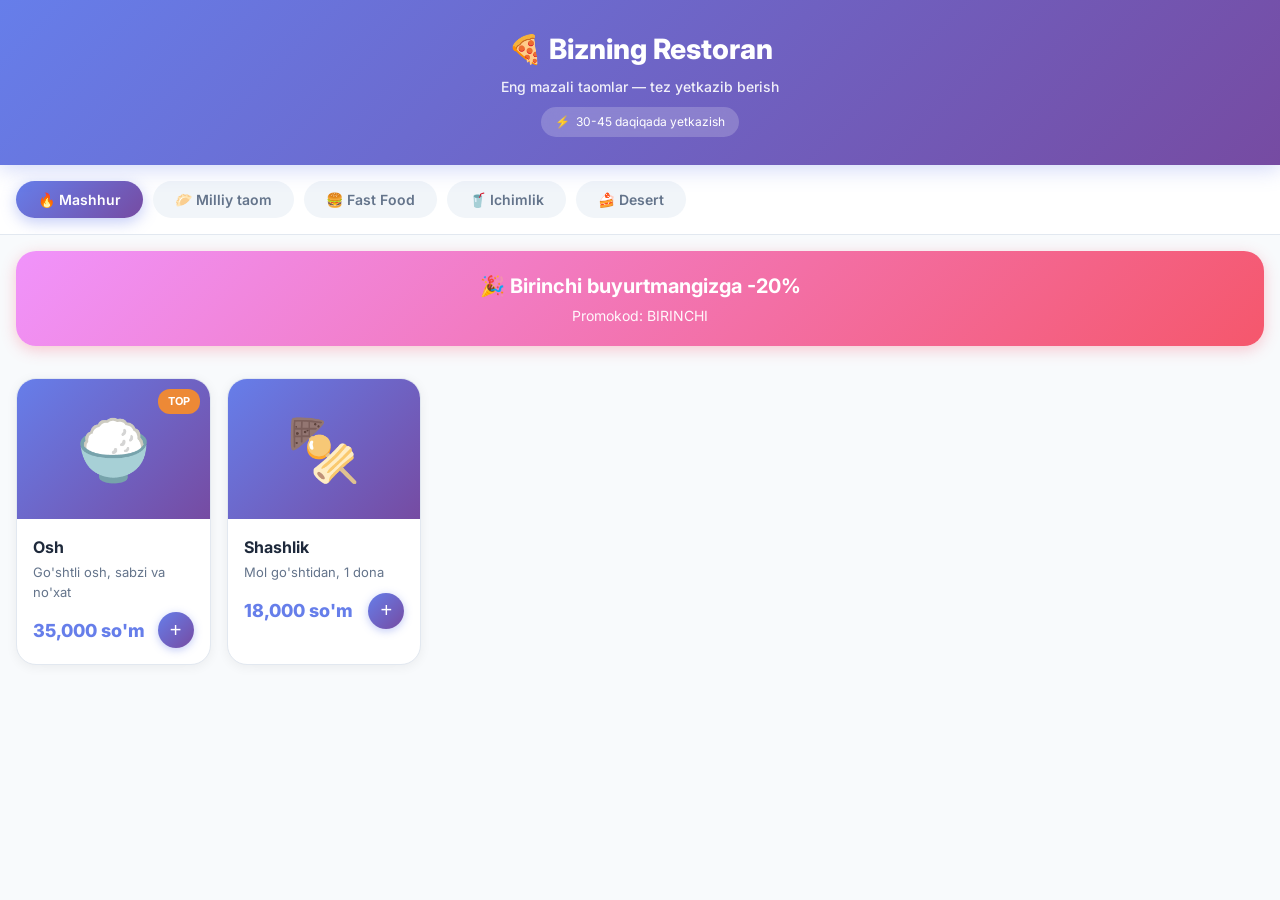
==== index.html @ 9abb94da "Add files via upload" ====
<!DOCTYPE html>
<html lang="uz">
<head>
    <meta charset="UTF-8">
    <meta name="viewport" content="width=device-width, initial-scale=1.0, user-scalable=no">
    <title>🍕 Bizning Restoran</title>
    <script src="https://telegram.org/js/telegram-web-app.js"></script>
    <link href="https://fonts.googleapis.com/css2?family=Inter:wght@400;500;600;700;800&display=swap" rel="stylesheet">
    <style>
        :root {
            --primary: #667eea;
            --primary-dark: #5a67d8;
            --secondary: #764ba2;
            --success: #48bb78;
            --danger: #f56565;
            --warning: #ed8936;
            --bg: var(--tg-theme-bg-color, #f8fafc);
            --surface: var(--tg-theme-secondary-bg-color, #ffffff);
            --text: var(--tg-theme-text-color, #1e293b);
            --text-secondary: #64748b;
            --border: #e2e8f0;
        }
        * { margin: 0; padding: 0; box-sizing: border-box; }
        body {
            font-family: 'Inter', -apple-system, sans-serif;
            background: var(--bg);
            color: var(--text);
            padding-bottom: 100px;
            line-height: 1.5;
        }

        /* Header */
        .header {
            background: linear-gradient(135deg, var(--primary) 0%, var(--secondary) 100%);
            color: white;
            padding: 28px 20px;
            text-align: center;
            position: sticky;
            top: 0;
            z-index: 100;
            box-shadow: 0 4px 20px rgba(102,126,234,0.3);
        }
        .header h1 { font-size: 28px; font-weight: 800; margin-bottom: 6px; }
        .header p { opacity: 0.9; font-size: 14px; font-weight: 500; }
        .header-badge {
            display: inline-flex;
            align-items: center;
            gap: 6px;
            background: rgba(255,255,255,0.2);
            padding: 6px 14px;
            border-radius: 20px;
            font-size: 12px;
            margin-top: 10px;
            backdrop-filter: blur(10px);
        }

        /* Categories */
        .categories {
            display: flex;
            gap: 10px;
            padding: 16px;
            overflow-x: auto;
            background: var(--surface);
            position: sticky;
            top: 90px;
            z-index: 99;
            border-bottom: 1px solid var(--border);
            scrollbar-width: none;
        }
        .categories::-webkit-scrollbar { display: none; }
        .category-btn {
            padding: 10px 22px;
            border: none;
            border-radius: 25px;
            background: #f1f5f9;
            color: var(--text-secondary);
            font-size: 14px;
            cursor: pointer;
            white-space: nowrap;
            transition: all 0.3s cubic-bezier(0.4, 0, 0.2, 1);
            font-weight: 600;
            font-family: inherit;
        }
        .category-btn:hover { transform: translateY(-2px); }
        .category-btn.active {
            background: linear-gradient(135deg, var(--primary), var(--secondary));
            color: white;
            box-shadow: 0 4px 15px rgba(102,126,234,0.4);
        }

        /* Promo Banner */
        .promo-banner {
            margin: 16px;
            padding: 20px;
            background: linear-gradient(135deg, #f093fb 0%, #f5576c 100%);
            border-radius: 20px;
            color: white;
            text-align: center;
            box-shadow: 0 4px 15px rgba(245,87,108,0.3);
        }
        .promo-banner h3 { font-size: 20px; font-weight: 700; margin-bottom: 4px; }
        .promo-banner p { font-size: 14px; opacity: 0.95; }

        /* Menu Grid */
        .menu-grid {
            display: grid;
            grid-template-columns: repeat(auto-fill, minmax(170px, 1fr));
            gap: 16px;
            padding: 16px;
        }
        .food-card {
            background: var(--surface);
            border-radius: 20px;
            overflow: hidden;
            box-shadow: 0 2px 12px rgba(0,0,0,0.06);
            transition: all 0.3s cubic-bezier(0.4, 0, 0.2, 1);
            border: 1px solid var(--border);
        }
        .food-card:hover { transform: translateY(-4px); box-shadow: 0 8px 25px rgba(0,0,0,0.12); }
        .food-card:active { transform: scale(0.97); }
        .food-img {
            width: 100%;
            height: 140px;
            background: linear-gradient(135deg, var(--primary) 0%, var(--secondary) 100%);
            display: flex;
            align-items: center;
            justify-content: center;
            font-size: 60px;
            position: relative;
        }
        .food-badge {
            position: absolute;
            top: 10px;
            right: 10px;
            background: var(--warning);
            color: white;
            padding: 4px 10px;
            border-radius: 12px;
            font-size: 11px;
            font-weight: 700;
        }
        .food-info { padding: 16px; }
        .food-name { font-weight: 700; font-size: 16px; margin-bottom: 4px; }
        .food-desc { font-size: 13px; color: var(--text-secondary); margin-bottom: 10px; }
        .food-footer {
            display: flex;
            justify-content: space-between;
            align-items: center;
        }
        .food-price { font-size: 18px; font-weight: 800; color: var(--primary); }
        .add-btn {
            width: 36px;
            height: 36px;
            border: none;
            border-radius: 50%;
            background: linear-gradient(135deg, var(--primary), var(--secondary));
            color: white;
            font-size: 20px;
            cursor: pointer;
            display: flex;
            align-items: center;
            justify-content: center;
            transition: transform 0.2s;
            box-shadow: 0 2px 8px rgba(102,126,234,0.4);
        }
        .add-btn:active { transform: scale(0.9); }

        /* Cart Bar */
        .cart-bar {
            position: fixed;
            bottom: 0;
            left: 0;
            right: 0;
            background: var(--surface);
            padding: 16px 20px;
            box-shadow: 0 -4px 24px rgba(0,0,0,0.1);
            display: none;
            justify-content: space-between;
            align-items: center;
            z-index: 1000;
            border-top: 1px solid var(--border);
            animation: slideUp 0.3s ease;
        }
        @keyframes slideUp {
            from { transform: translateY(100%); }
            to { transform: translateY(0); }
        }
        .cart-info { display: flex; align-items: center; gap: 8px; }
        .cart-badge {
            background: var(--danger);
            color: white;
            width: 24px;
            height: 24px;
            border-radius: 50%;
            display: flex;
            align-items: center;
            justify-content: center;
            font-size: 12px;
            font-weight: 700;
        }
        .cart-total { font-size: 18px; font-weight: 800; color: var(--primary); }
        .checkout-btn {
            padding: 12px 28px;
            background: linear-gradient(135deg, var(--success), #38a169);
            color: white;
            border: none;
            border-radius: 14px;
            font-size: 16px;
            font-weight: 700;
            cursor: pointer;
            transition: all 0.2s;
            box-shadow: 0 4px 12px rgba(72,187,120,0.3);
        }
        .checkout-btn:active { transform: scale(0.95); }

        /* Modal */
        .modal-overlay {
            display: none;
            position: fixed;
            top: 0; left: 0; right: 0; bottom: 0;
            background: rgba(0,0,0,0.5);
            z-index: 2000;
            align-items: flex-end;
            justify-content: center;
            backdrop-filter: blur(4px);
        }
        .modal-overlay.active { display: flex; }
        .modal-sheet {
            background: var(--surface);
            border-radius: 24px 24px 0 0;
            padding: 24px;
            width: 100%;
            max-height: 85vh;
            overflow-y: auto;
            animation: sheetUp 0.3s cubic-bezier(0.4, 0, 0.2, 1);
        }
        @keyframes sheetUp {
            from { transform: translateY(100%); }
            to { transform: translateY(0); }
        }
        .modal-header {
            display: flex;
            justify-content: space-between;
            align-items: center;
            margin-bottom: 20px;
        }
        .modal-title { font-size: 22px; font-weight: 800; }
        .modal-close {
            width: 36px; height: 36px;
            border-radius: 50%;
            border: none;
            background: #f1f5f9;
            font-size: 20px;
            cursor: pointer;
        }

        /* Form */
        .form-group { margin-bottom: 18px; }
        .form-group label {
            display: block;
            margin-bottom: 6px;
            font-weight: 600;
            font-size: 14px;
            color: var(--text-secondary);
        }
        .form-group input, .form-group textarea, .form-group select {
            width: 100%;
            padding: 14px 16px;
            border: 2px solid var(--border);
            border-radius: 14px;
            font-size: 16px;
            background: var(--bg);
            color: var(--text);
            font-family: inherit;
            transition: border-color 0.2s;
        }
        .form-group input:focus, .form-group textarea:focus, .form-group select:focus {
            outline: none;
            border-color: var(--primary);
        }

        /* Cart Items */
        .cart-items { margin-bottom: 24px; }
        .cart-item {
            display: flex;
            align-items: center;
            padding: 14px 0;
            border-bottom: 1px solid var(--border);
            gap: 12px;
        }
        .cart-item-emoji { font-size: 32px; }
        .cart-item-info { flex: 1; }
        .cart-item-name { font-weight: 700; font-size: 15px; }
        .cart-item-price { color: var(--text-secondary); font-size: 13px; }
        .qty-controls {
            display: flex;
            align-items: center;
            gap: 10px;
            background: #f1f5f9;
            padding: 4px;
            border-radius: 12px;
        }
        .qty-btn {
            width: 32px; height: 32px;
            border-radius: 10px;
            border: none;
            background: white;
            color: var(--text);
            font-size: 16px;
            cursor: pointer;
            box-shadow: 0 1px 3px rgba(0,0,0,0.1);
        }
        .qty-value { font-weight: 700; min-width: 24px; text-align: center; }
        .cart-item-total { font-weight: 800; color: var(--primary); min-width: 70px; text-align: right; }

        /* Success */
        .success-screen {
            text-align: center;
            padding: 50px 20px;
        }
        .success-icon {
            width: 100px; height: 100px;
            background: linear-gradient(135deg, var(--success), #38a169);
            border-radius: 50%;
            display: flex;
            align-items: center;
            justify-content: center;
            font-size: 50px;
            margin: 0 auto 24px;
            box-shadow: 0 8px 25px rgba(72,187,120,0.3);
            animation: scaleIn 0.5s cubic-bezier(0.4, 0, 0.2, 1);
        }
        @keyframes scaleIn {
            from { transform: scale(0); }
            to { transform: scale(1); }
        }
        .success-title { font-size: 26px; font-weight: 800; margin-bottom: 10px; }
        .success-text { color: var(--text-secondary); font-size: 16px; margin-bottom: 30px; }
        .order-id {
            display: inline-block;
            background: #f1f5f9;
            padding: 10px 24px;
            border-radius: 12px;
            font-weight: 700;
            font-size: 18px;
            color: var(--primary);
        }

        /* Loading */
        .skeleton {
            background: linear-gradient(90deg, #f1f5f9 25%, #e2e8f0 50%, #f1f5f9 75%);
            background-size: 200% 100%;
            animation: shimmer 1.5s infinite;
            border-radius: 12px;
        }
        @keyframes shimmer {
            0% { background-position: 200% 0; }
            100% { background-position: -200% 0; }
        }
    </style>
</head>
<body>
    <div class="header">
        <h1>🍕 Bizning Restoran</h1>
        <p>Eng mazali taomlar — tez yetkazib berish</p>
        <div class="header-badge">
            <span>⚡</span>
            <span>30-45 daqiqada yetkazish</span>
        </div>
    </div>

    <div class="categories" id="categories"></div>

    <div class="promo-banner">
        <h3>🎉 Birinchi buyurtmangizga -20%</h3>
        <p>Promokod: BIRINCHI</p>
    </div>

    <div class="menu-grid" id="menu"></div>

    <div class="cart-bar" id="cartBar">
        <div class="cart-info">
            <div class="cart-badge" id="cartCount">0</div>
            <div>
                <div style="font-size:12px;color:var(--text-secondary);">Jami:</div>
                <div class="cart-total" id="cartTotal">0 so'm</div>
            </div>
        </div>
        <button class="checkout-btn" onclick="openCheckout()">
            Buyurtma berish →
        </button>
    </div>

    <!-- Checkout Modal -->
    <div class="modal-overlay" id="checkoutModal">
        <div class="modal-sheet">
            <div class="modal-header">
                <div class="modal-title">📋 Buyurtma berish</div>
                <button class="modal-close" onclick="closeModal('checkoutModal')">✕</button>
            </div>
            <div class="cart-items" id="cartItems"></div>
            <div class="form-group">
                <label>📞 Telefon raqam</label>
                <input type="tel" id="phone" placeholder="+998 90 123 45 67">
            </div>
            <div class="form-group">
                <label>📍 Yetkazib berish manzili</label>
                <textarea id="address" rows="2" placeholder="Chilonzor 5-kvartal, 12-uy, 45-xonadon"></textarea>
            </div>
            <div class="form-group">
                <label>📝 Izoh (ixtiyoriy)</label>
                <textarea id="comment" rows="1" placeholder="Masalan: 3-qavat, eshik qo'ng'irog'i ishlamaydi"></textarea>
            </div>
            <div class="form-group">
                <label>💳 To'lov usuli</label>
                <select id="payment">
                    <option value="cash">💵 Naqd pul</option>
                    <option value="click">💳 Click</option>
                    <option value="payme">💳 Payme</option>
                    <option value="terminal">🏧 Terminal</option>
                </select>
            </div>
            <button class="checkout-btn" style="width:100%;" onclick="submitOrder()">
                ✅ Buyurtmani tasdiqlash
            </button>
        </div>
    </div>

    <!-- Success Modal -->
    <div class="modal-overlay" id="successModal">
        <div class="modal-sheet" style="text-align:center;">
            <div class="success-screen">
                <div class="success-icon">🎉</div>
                <div class="success-title">Buyurtma qabul qilindi!</div>
                <div class="success-text">Tez orada siz bilan bog'lanamiz</div>
                <div class="order-id" id="orderId">#---</div>
            </div>
        </div>
    </div>

    <script>
        let tg = window.Telegram?.WebApp;
        if (tg) {
            tg.expand();
            tg.ready();
            tg.setHeaderColor('#667eea');
            tg.setBackgroundColor('#f8fafc');
        }

        const menuData = {
            "🔥 Mashhur": [
                { id: 1, name: "Osh", price: 35000, desc: "Go'shtli osh, sabzi va no'xat", emoji: "🍚", badge: "TOP" },
                { id: 2, name: "Shashlik", price: 18000, desc: "Mol go'shtidan, 1 dona", emoji: "🍢", badge: null },
            ],
            "🥟 Milliy taom": [
                { id: 3, name: "Manti", price: 8000, desc: "Go'shtli manti, 1 dona", emoji: "🥟", badge: null },
                { id: 4, name: "Lag'mon", price: 28000, desc: "Qo'y go'shtidan", emoji: "🍜", badge: "YANGI" },
                { id: 5, name: "Somsa", price: 7000, desc: "Go'shtli somsa", emoji: "🥐", badge: null },
            ],
            "🍔 Fast Food": [
                { id: 6, name: "Lavash", price: 28000, desc: "Tovuq go'shtli", emoji: "🌯", badge: null },
                { id: 7, name: "Burger", price: 32000, desc: "Dabl chizburger", emoji: "🍔", badge: "HIT" },
                { id: 8, name: "Hot Dog", price: 22000, desc: "Klassik hot dog", emoji: "🌭", badge: null },
                { id: 9, name: "Pizza", price: 45000, desc: "Pepperoni, 8 parcha", emoji: "🍕", badge: "YANGI" },
            ],
            "🥤 Ichimlik": [
                { id: 10, name: "Coca-Cola", price: 12000, desc: "1 litr", emoji: "🥤", badge: null },
                { id: 11, name: "Choy", price: 5000, desc: "Ko'k choy", emoji: "🍵", badge: null },
                { id: 12, name: "Coffee", price: 15000, desc: "Kapuchino", emoji: "☕", badge: null },
                { id: 13, name: "Smuzi", price: 18000, desc: "Meva smuzi", emoji: "🥤", badge: "YANGI" },
            ],
            "🍰 Desert": [
                { id: 14, name: "Tort", price: 25000, desc: "Shokoladli", emoji: "🍰", badge: null },
                { id: 15, name: "Moroz", price: 10000, desc: "Muzqaymoq", emoji: "🍦", badge: null },
            ]
        };

        let cart = {};
        let currentCategory = "🔥 Mashhur";

        function init() {
            renderCategories();
            renderMenu();
        }

        function renderCategories() {
            document.getElementById('categories').innerHTML = Object.keys(menuData).map(cat => 
                `<button class="category-btn ${cat === currentCategory ? 'active' : ''}" onclick="setCategory('${cat}')">${cat}</button>`
            ).join('');
        }

        function setCategory(cat) {
            currentCategory = cat;
            renderCategories();
            renderMenu();
        }

        function renderMenu() {
            document.getElementById('menu').innerHTML = menuData[currentCategory].map(item => `
                <div class="food-card" onclick="addToCart(${item.id})">
                    <div class="food-img">
                        ${item.badge ? `<span class="food-badge">${item.badge}</span>` : ''}
                        ${item.emoji}
                    </div>
                    <div class="food-info">
                        <div class="food-name">${item.name}</div>
                        <div class="food-desc">${item.desc}</div>
                        <div class="food-footer">
                            <div class="food-price">${item.price.toLocaleString()} so'm</div>
                            <button class="add-btn">+</button>
                        </div>
                    </div>
                </div>
            `).join('');
        }

        function addToCart(id) {
            const item = Object.values(menuData).flat().find(i => i.id === id);
            if (!item) return;
            if (cart[id]) cart[id].qty++;
            else cart[id] = { ...item, qty: 1 };
            updateCart();
            if (tg?.HapticFeedback) tg.HapticFeedback.impactOccurred('light');
        }

        function updateCart() {
            const items = Object.values(cart);
            const count = items.reduce((s, i) => s + i.qty, 0);
            const total = items.reduce((s, i) => s + i.price * i.qty, 0);
            document.getElementById('cartCount').textContent = count;
            document.getElementById('cartTotal').textContent = total.toLocaleString() + " so'm";
            document.getElementById('cartBar').style.display = count > 0 ? 'flex' : 'none';
        }

        function openCheckout() {
            const items = Object.values(cart);
            if (items.length === 0) return;

            document.getElementById('cartItems').innerHTML = items.map(item => `
                <div class="cart-item">
                    <div class="cart-item-emoji">${item.emoji}</div>
                    <div class="cart-item-info">
                        <div class="cart-item-name">${item.name}</div>
                        <div class="cart-item-price">${item.price.toLocaleString()} so'm</div>
                    </div>
                    <div class="qty-controls">
                        <button class="qty-btn" onclick="event.stopPropagation();changeQty(${item.id}, -1)">−</button>
                        <span class="qty-value">${item.qty}</span>
                        <button class="qty-btn" onclick="event.stopPropagation();changeQty(${item.id}, 1)">+</button>
                    </div>
                    <div class="cart-item-total">${(item.price * item.qty).toLocaleString()}</div>
                </div>
            `).join('');
            document.getElementById('checkoutModal').classList.add('active');
            if (tg?.HapticFeedback) tg.HapticFeedback.impactOccurred('medium');
        }

        function changeQty(id, delta) {
            if (!cart[id]) return;
            cart[id].qty += delta;
            if (cart[id].qty <= 0) delete cart[id];
            updateCart();
            openCheckout();
            if (Object.keys(cart).length === 0) closeModal('checkoutModal');
        }

        function closeModal(id) {
            document.getElementById(id).classList.remove('active');
        }

        function submitOrder() {
            const phone = document.getElementById('phone').value.trim();
            const address = document.getElementById('address').value.trim();
            const comment = document.getElementById('comment').value.trim();
            const payment = document.getElementById('payment').value;

            if (!phone || !address) {
                const msg = "Iltimos, telefon va manzilni kiriting!";
                tg?.showAlert ? tg.showAlert(msg) : alert(msg);
                return;
            }

            const items = Object.values(cart);
            const total = items.reduce((s, i) => s + i.price * i.qty, 0);
            const itemsStr = items.map(i => `${i.name} x${i.qty}`).join(', ');
            const orderId = Math.floor(Math.random() * 9000) + 1000;

            const orderData = {
                phone, address, comment, payment, items: itemsStr, total, orderId,
                user_id: tg?.initDataUnsafe?.user?.id || 'guest',
                user_name: tg?.initDataUnsafe?.user?.first_name || 'Mehmon'
            };

            closeModal('checkoutModal');
            document.getElementById('orderId').textContent = '#' + orderId;
            document.getElementById('successModal').classList.add('active');

            if (tg?.sendData) {
                tg.sendData(JSON.stringify(orderData));
                setTimeout(() => tg.close(), 3000);
            }
        }

        document.querySelectorAll('.modal-overlay').forEach(m => {
            m.addEventListener('click', (e) => { if (e.target === m) m.classList.remove('active'); });
        });

        init();
    </script>
</body>
</html>
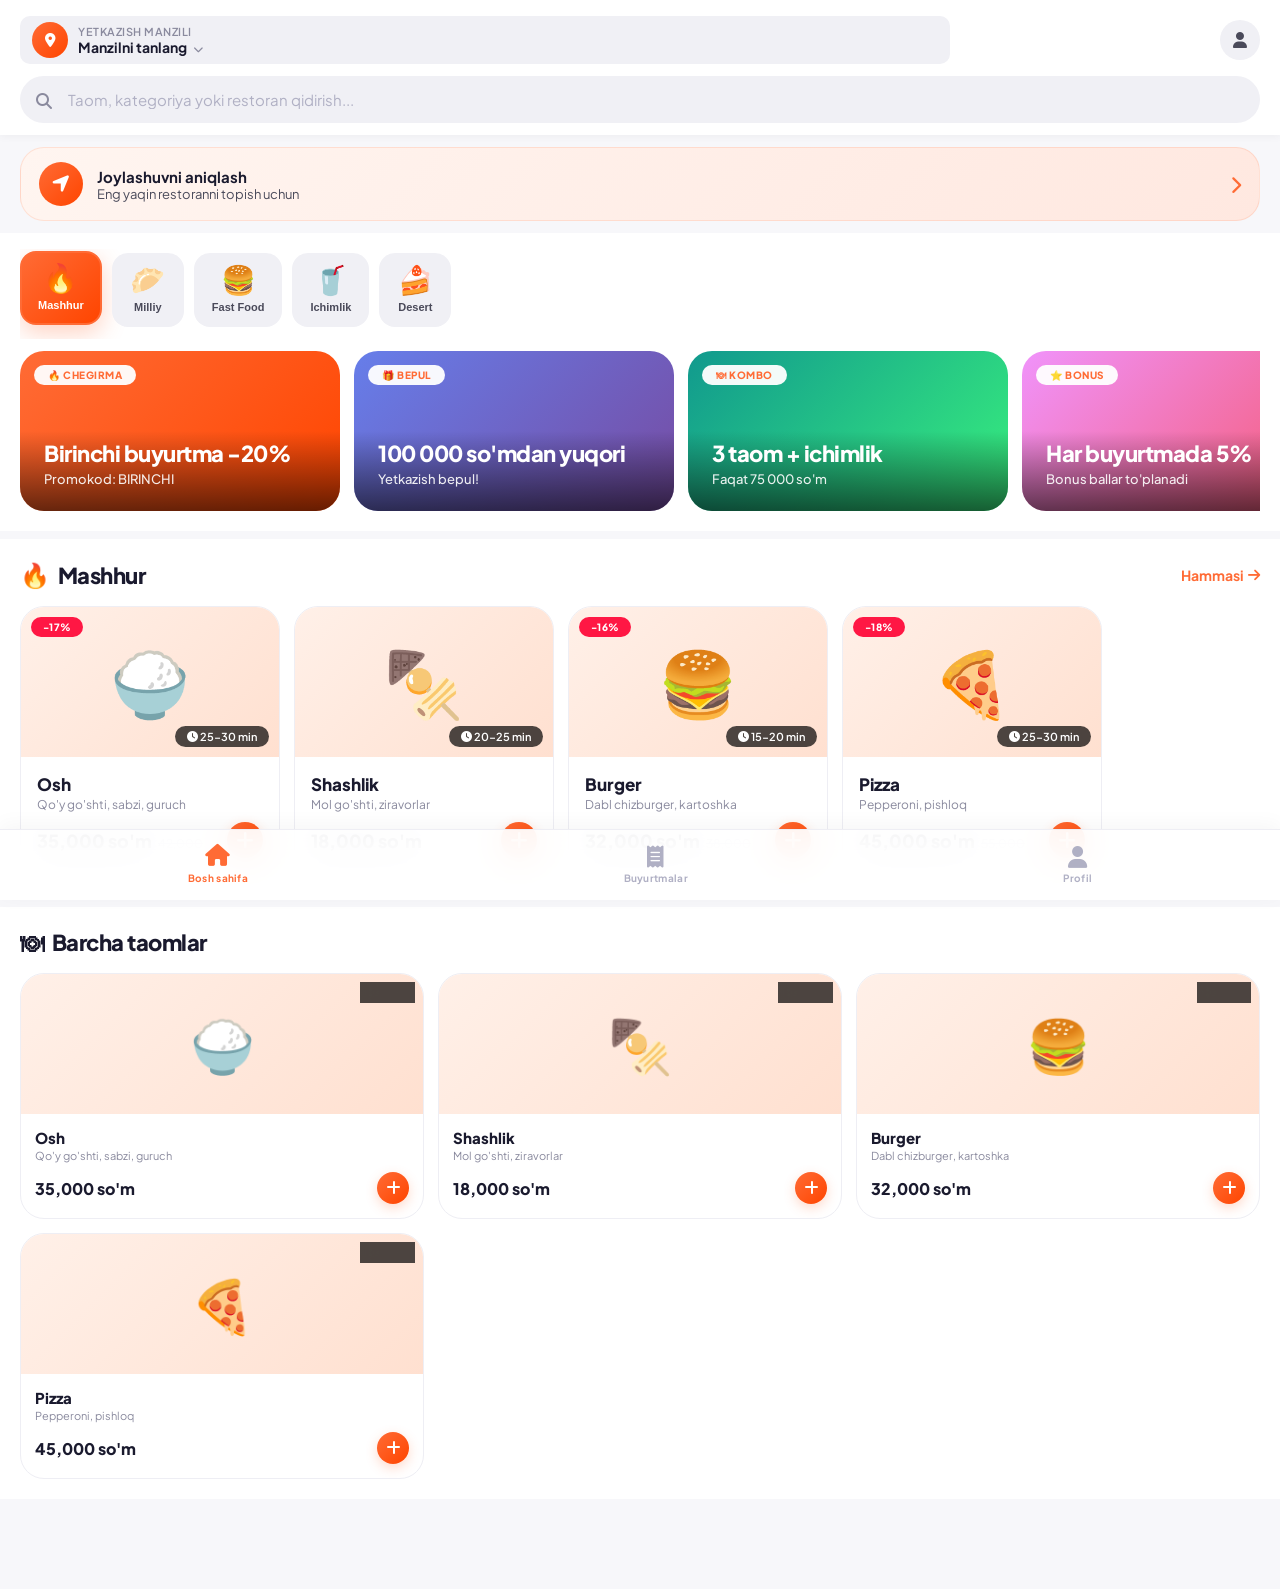
==== commit bd551e1f: "Add files via upload" ====
--- a/index.html
+++ b/index.html
@@ -2,518 +2,1490 @@
 <html lang="uz">
 <head>
     <meta charset="UTF-8">
-    <meta name="viewport" content="width=device-width, initial-scale=1.0, user-scalable=no">
-    <title>🍕 Bizning Restoran</title>
+    <meta name="viewport" content="width=device-width, initial-scale=1.0, maximum-scale=1.0, user-scalable=no">
+    <title>🍕 Restoran — Premium</title>
     <script src="https://telegram.org/js/telegram-web-app.js"></script>
-    <link href="https://fonts.googleapis.com/css2?family=Inter:wght@400;500;600;700;800&display=swap" rel="stylesheet">
+    <link href="https://fonts.googleapis.com/css2?family=Plus+Jakarta+Sans:wght@400;500;600;700;800;900&display=swap" rel="stylesheet">
+    <link rel="stylesheet" href="https://cdnjs.cloudflare.com/ajax/libs/font-awesome/6.5.0/css/all.min.css">
     <style>
+        * {
+            margin: 0;
+            padding: 0;
+            box-sizing: border-box;
+            -webkit-tap-highlight-color: transparent;
+        }
+
         :root {
-            --primary: #667eea;
-            --primary-dark: #5a67d8;
-            --secondary: #764ba2;
-            --success: #48bb78;
-            --danger: #f56565;
-            --warning: #ed8936;
-            --bg: var(--tg-theme-bg-color, #f8fafc);
-            --surface: var(--tg-theme-secondary-bg-color, #ffffff);
-            --text: var(--tg-theme-text-color, #1e293b);
-            --text-secondary: #64748b;
-            --border: #e2e8f0;
-        }
-        * { margin: 0; padding: 0; box-sizing: border-box; }
+            --primary: #FF6B35;
+            --primary-dark: #E55A2B;
+            --primary-light: #FF8A5C;
+            --primary-gradient: linear-gradient(135deg, #FF6B35, #FF4500);
+            --secondary: #2D3436;
+            --bg: #F7F7FA;
+            --surface: #FFFFFF;
+            --surface-2: #F0F0F5;
+            --surface-3: #E8E8EF;
+            --text: #1A1A2E;
+            --text-2: #4A4A5A;
+            --text-3: #8A8A9E;
+            --text-4: #B0B0C4;
+            --border: #EEEEF4;
+            --success: #00C853;
+            --success-soft: #E8F5E9;
+            --warning: #FFB300;
+            --danger: #FF1744;
+            --shadow-sm: 0 2px 8px rgba(0,0,0,0.04);
+            --shadow: 0 8px 30px rgba(0,0,0,0.08);
+            --shadow-lg: 0 20px 60px rgba(0,0,0,0.12);
+            --shadow-xl: 0 30px 80px rgba(0,0,0,0.16);
+            --radius-sm: 10px;
+            --radius: 16px;
+            --radius-lg: 24px;
+            --radius-xl: 32px;
+            --safe-bottom: env(safe-area-inset-bottom, 0px);
+        }
+
         body {
-            font-family: 'Inter', -apple-system, sans-serif;
+            font-family: 'Plus Jakarta Sans', -apple-system, sans-serif;
             background: var(--bg);
             color: var(--text);
-            padding-bottom: 100px;
-            line-height: 1.5;
-        }
-
-        /* Header */
+            overflow-x: hidden;
+            padding-bottom: calc(90px + var(--safe-bottom));
+            min-height: 100vh;
+        }
+
+        /* ===== SCROLLBAR ===== */
+        ::-webkit-scrollbar { width: 4px; height: 4px; }
+        ::-webkit-scrollbar-track { background: transparent; }
+        ::-webkit-scrollbar-thumb { background: var(--primary); border-radius: 10px; }
+
+        /* ===== ANIMATIONS ===== */
+        @keyframes fadeUp {
+            from { opacity: 0; transform: translateY(20px); }
+            to { opacity: 1; transform: translateY(0); }
+        }
+        @keyframes scaleIn {
+            from { transform: scale(0.9); opacity: 0; }
+            to { transform: scale(1); opacity: 1; }
+        }
+        @keyframes slideUp {
+            from { transform: translateY(100%); }
+            to { transform: translateY(0); }
+        }
+        @keyframes pulse {
+            0%, 100% { transform: scale(1); }
+            50% { transform: scale(1.05); }
+        }
+        @keyframes shimmer {
+            0% { background-position: -200% center; }
+            100% { background-position: 200% center; }
+        }
+
+        /* ===== HEADER ===== */
         .header {
-            background: linear-gradient(135deg, var(--primary) 0%, var(--secondary) 100%);
-            color: white;
-            padding: 28px 20px;
-            text-align: center;
+            background: var(--surface);
+            padding: 16px 20px 12px;
             position: sticky;
             top: 0;
             z-index: 100;
-            box-shadow: 0 4px 20px rgba(102,126,234,0.3);
-        }
-        .header h1 { font-size: 28px; font-weight: 800; margin-bottom: 6px; }
-        .header p { opacity: 0.9; font-size: 14px; font-weight: 500; }
-        .header-badge {
-            display: inline-flex;
+            box-shadow: var(--shadow-sm);
+            backdrop-filter: blur(20px);
+            background: rgba(255,255,255,0.92);
+        }
+        .header-top {
+            display: flex;
+            justify-content: space-between;
+            align-items: center;
+            margin-bottom: 12px;
+        }
+        .location-box {
+            display: flex;
+            align-items: center;
+            gap: 10px;
+            cursor: pointer;
+            padding: 6px 12px;
+            border-radius: var(--radius-sm);
+            background: var(--surface-2);
+            transition: all 0.2s;
+            flex: 1;
+            max-width: 75%;
+        }
+        .location-box:active { transform: scale(0.97); }
+        .location-box .icon-wrap {
+            width: 36px; height: 36px;
+            border-radius: 50%;
+            background: var(--primary-gradient);
+            display: flex;
+            align-items: center;
+            justify-content: center;
+            color: white;
+            font-size: 14px;
+            flex-shrink: 0;
+        }
+        .location-info { overflow: hidden; }
+        .location-label { font-size: 11px; color: var(--text-3); font-weight: 600; text-transform: uppercase; letter-spacing: 0.5px; }
+        .location-address {
+            font-size: 14px;
+            font-weight: 700;
+            white-space: nowrap;
+            overflow: hidden;
+            text-overflow: ellipsis;
+            color: var(--text);
+        }
+        .location-address .arrow { font-size: 10px; color: var(--text-3); margin-left: 4px; }
+
+        .header-actions {
+            display: flex;
+            align-items: center;
+            gap: 8px;
+        }
+        .header-btn {
+            width: 40px; height: 40px;
+            border-radius: 50%;
+            border: none;
+            background: var(--surface-2);
+            font-size: 16px;
+            cursor: pointer;
+            display: flex;
+            align-items: center;
+            justify-content: center;
+            transition: all 0.2s;
+            color: var(--text-2);
+            position: relative;
+        }
+        .header-btn:active { transform: scale(0.92); }
+        .header-btn .badge {
+            position: absolute;
+            top: -2px; right: -2px;
+            width: 18px; height: 18px;
+            background: var(--danger);
+            color: white;
+            border-radius: 50%;
+            font-size: 10px;
+            font-weight: 800;
+            display: flex;
+            align-items: center;
+            justify-content: center;
+        }
+        .header-btn.primary {
+            background: var(--primary-gradient);
+            color: white;
+            box-shadow: 0 4px 12px rgba(255,107,53,0.3);
+        }
+
+        .search-wrap {
+            position: relative;
+        }
+        .search-wrap input {
+            width: 100%;
+            padding: 14px 16px 14px 48px;
+            border: none;
+            border-radius: var(--radius-lg);
+            background: var(--surface-2);
+            font-size: 15px;
+            font-family: inherit;
+            outline: none;
+            transition: all 0.3s;
+            color: var(--text);
+        }
+        .search-wrap input:focus {
+            background: var(--surface);
+            box-shadow: 0 0 0 3px rgba(255,107,53,0.15);
+        }
+        .search-wrap input::placeholder { color: var(--text-4); }
+        .search-wrap .search-icon {
+            position: absolute;
+            left: 16px; top: 50%;
+            transform: translateY(-50%);
+            color: var(--text-3);
+            font-size: 16px;
+        }
+
+        /* ===== LOCATION DETECT ===== */
+        .loc-banner {
+            background: linear-gradient(135deg, #FFF5F0, #FFE8E0);
+            margin: 12px 20px;
+            padding: 14px 18px;
+            border-radius: var(--radius-lg);
+            display: flex;
+            align-items: center;
+            gap: 14px;
+            cursor: pointer;
+            border: 1px solid rgba(255,107,53,0.15);
+            transition: all 0.2s;
+            display: none;
+        }
+        .loc-banner:active { transform: scale(0.98); }
+        .loc-banner .loc-icon {
+            width: 44px; height: 44px;
+            border-radius: 50%;
+            background: var(--primary-gradient);
+            display: flex;
+            align-items: center;
+            justify-content: center;
+            font-size: 20px;
+            color: white;
+            flex-shrink: 0;
+        }
+        .loc-banner .loc-text { flex: 1; }
+        .loc-banner .loc-title { font-weight: 700; font-size: 15px; }
+        .loc-banner .loc-desc { font-size: 13px; color: var(--text-2); }
+        .loc-banner .loc-arrow { color: var(--primary); font-size: 18px; }
+
+        /* ===== CATEGORIES ===== */
+        .cat-section {
+            padding: 16px 20px 8px;
+            background: var(--surface);
+        }
+        .cat-scroll {
+            display: flex;
+            gap: 10px;
+            overflow-x: auto;
+            scrollbar-width: none;
+            padding: 4px 0 12px;
+        }
+        .cat-scroll::-webkit-scrollbar { display: none; }
+        .cat-chip {
+            display: flex;
+            flex-direction: column;
             align-items: center;
             gap: 6px;
-            background: rgba(255,255,255,0.2);
-            padding: 6px 14px;
+            padding: 12px 16px;
+            min-width: 72px;
+            background: var(--surface-2);
+            border: 2px solid transparent;
+            border-radius: var(--radius);
+            cursor: pointer;
+            transition: all 0.3s cubic-bezier(0.16, 1, 0.3, 1);
+            font-size: 11px;
+            font-weight: 700;
+            color: var(--text-2);
+            position: relative;
+        }
+        .cat-chip .cat-emoji { font-size: 28px; line-height: 1; }
+        .cat-chip .cat-name { font-size: 11px; font-weight: 700; white-space: nowrap; }
+        .cat-chip.active {
+            background: var(--primary-gradient);
+            color: white;
+            border-color: var(--primary);
+            box-shadow: 0 8px 24px rgba(255,107,53,0.3);
+            transform: translateY(-2px);
+        }
+        .cat-chip.active .cat-name { color: white; }
+
+        /* ===== PROMO ===== */
+        .promo-wrap {
+            padding: 0 20px 16px;
+            background: var(--surface);
+        }
+        .promo-scroll {
+            display: flex;
+            gap: 14px;
+            overflow-x: auto;
+            scrollbar-width: none;
+            padding: 4px 0;
+        }
+        .promo-scroll::-webkit-scrollbar { display: none; }
+        .promo-card {
+            min-width: 320px;
+            height: 160px;
+            border-radius: var(--radius-lg);
+            padding: 24px;
+            display: flex;
+            flex-direction: column;
+            justify-content: flex-end;
+            position: relative;
+            overflow: hidden;
+            color: white;
+            cursor: pointer;
+            transition: transform 0.2s;
+            flex-shrink: 0;
+        }
+        .promo-card:active { transform: scale(0.97); }
+        .promo-card::after {
+            content: '';
+            position: absolute;
+            inset: 0;
+            background: linear-gradient(to top, rgba(0,0,0,0.6) 0%, transparent 50%);
+        }
+        .promo-card > * { position: relative; z-index: 1; }
+        .promo-tag {
+            position: absolute;
+            top: 14px; left: 14px;
+            background: rgba(255,255,255,0.95);
+            color: var(--primary);
+            padding: 4px 14px;
             border-radius: 20px;
-            font-size: 12px;
-            margin-top: 10px;
-            backdrop-filter: blur(10px);
-        }
-
-        /* Categories */
-        .categories {
-            display: flex;
-            gap: 10px;
-            padding: 16px;
+            font-size: 10px;
+            font-weight: 800;
+            text-transform: uppercase;
+            letter-spacing: 0.5px;
+        }
+        .promo-title { font-size: 22px; font-weight: 900; margin-bottom: 4px; letter-spacing: -0.5px; }
+        .promo-desc { font-size: 13px; opacity: 0.9; font-weight: 500; }
+
+        .promo-card.p1 { background: linear-gradient(135deg, #FF6B35, #FF4500); }
+        .promo-card.p2 { background: linear-gradient(135deg, #667EEA, #764BA2); }
+        .promo-card.p3 { background: linear-gradient(135deg, #11998E, #38EF7D); }
+        .promo-card.p4 { background: linear-gradient(135deg, #F093FB, #F5576C); }
+
+        /* ===== SECTION ===== */
+        .section {
+            background: var(--surface);
+            margin-top: 8px;
+            padding: 20px 0;
+        }
+        .section-header {
+            display: flex;
+            justify-content: space-between;
+            align-items: center;
+            padding: 0 20px 16px;
+        }
+        .section-title {
+            font-size: 22px;
+            font-weight: 900;
+            letter-spacing: -0.5px;
+            display: flex;
+            align-items: center;
+            gap: 8px;
+        }
+        .section-title .emoji { font-size: 24px; }
+        .section-link {
+            color: var(--primary);
+            font-size: 14px;
+            font-weight: 700;
+            text-decoration: none;
+            display: flex;
+            align-items: center;
+            gap: 4px;
+            cursor: pointer;
+        }
+
+        /* ===== HORIZONTAL CARDS ===== */
+        .h-scroll {
+            display: flex;
+            gap: 14px;
+            padding: 0 20px;
             overflow-x: auto;
+            scrollbar-width: none;
+            padding-bottom: 4px;
+        }
+        .h-scroll::-webkit-scrollbar { display: none; }
+        .h-card {
+            min-width: 260px;
             background: var(--surface);
-            position: sticky;
-            top: 90px;
-            z-index: 99;
-            border-bottom: 1px solid var(--border);
-            scrollbar-width: none;
-        }
-        .categories::-webkit-scrollbar { display: none; }
-        .category-btn {
-            padding: 10px 22px;
-            border: none;
-            border-radius: 25px;
-            background: #f1f5f9;
-            color: var(--text-secondary);
-            font-size: 14px;
+            border-radius: var(--radius-lg);
+            overflow: hidden;
+            border: 1px solid var(--border);
             cursor: pointer;
-            white-space: nowrap;
-            transition: all 0.3s cubic-bezier(0.4, 0, 0.2, 1);
-            font-weight: 600;
-            font-family: inherit;
-        }
-        .category-btn:hover { transform: translateY(-2px); }
-        .category-btn.active {
-            background: linear-gradient(135deg, var(--primary), var(--secondary));
+            transition: all 0.3s cubic-bezier(0.16, 1, 0.3, 1);
+            flex-shrink: 0;
+        }
+        .h-card:active { transform: scale(0.96); }
+        .h-card-img {
+            height: 150px;
+            background: linear-gradient(135deg, #FFF0E8, #FFE0D0);
+            display: flex;
+            align-items: center;
+            justify-content: center;
+            font-size: 64px;
+            position: relative;
+        }
+        .h-card-img .food-emoji { font-size: 64px; }
+        .h-card-badge {
+            position: absolute;
+            top: 10px; left: 10px;
+            background: var(--danger);
             color: white;
-            box-shadow: 0 4px 15px rgba(102,126,234,0.4);
-        }
-
-        /* Promo Banner */
-        .promo-banner {
-            margin: 16px;
-            padding: 20px;
-            background: linear-gradient(135deg, #f093fb 0%, #f5576c 100%);
-            border-radius: 20px;
-            color: white;
-            text-align: center;
-            box-shadow: 0 4px 15px rgba(245,87,108,0.3);
-        }
-        .promo-banner h3 { font-size: 20px; font-weight: 700; margin-bottom: 4px; }
-        .promo-banner p { font-size: 14px; opacity: 0.95; }
-
-        /* Menu Grid */
-        .menu-grid {
-            display: grid;
-            grid-template-columns: repeat(auto-fill, minmax(170px, 1fr));
-            gap: 16px;
-            padding: 16px;
-        }
-        .food-card {
-            background: var(--surface);
-            border-radius: 20px;
-            overflow: hidden;
-            box-shadow: 0 2px 12px rgba(0,0,0,0.06);
-            transition: all 0.3s cubic-bezier(0.4, 0, 0.2, 1);
-            border: 1px solid var(--border);
-        }
-        .food-card:hover { transform: translateY(-4px); box-shadow: 0 8px 25px rgba(0,0,0,0.12); }
-        .food-card:active { transform: scale(0.97); }
-        .food-img {
-            width: 100%;
-            height: 140px;
-            background: linear-gradient(135deg, var(--primary) 0%, var(--secondary) 100%);
-            display: flex;
-            align-items: center;
-            justify-content: center;
-            font-size: 60px;
-            position: relative;
-        }
-        .food-badge {
+            padding: 4px 12px;
+            border-radius: 12px;
+            font-size: 10px;
+            font-weight: 800;
+            letter-spacing: 0.3px;
+        }
+        .h-card-time {
             position: absolute;
-            top: 10px;
-            right: 10px;
-            background: var(--warning);
-            color: white;
-            padding: 4px 10px;
+            bottom: 10px; right: 10px;
+            background: rgba(0,0,0,0.7);
+            backdrop-filter: blur(8px);
+            padding: 4px 12px;
             border-radius: 12px;
             font-size: 11px;
-            font-weight: 700;
-        }
-        .food-info { padding: 16px; }
-        .food-name { font-weight: 700; font-size: 16px; margin-bottom: 4px; }
-        .food-desc { font-size: 13px; color: var(--text-secondary); margin-bottom: 10px; }
-        .food-footer {
+            font-weight: 600;
+            color: white;
+        }
+        .h-card-body { padding: 16px; }
+        .h-card-name { font-size: 17px; font-weight: 800; margin-bottom: 2px; }
+        .h-card-desc { font-size: 12px; color: var(--text-3); margin-bottom: 10px; }
+        .h-card-footer {
             display: flex;
             justify-content: space-between;
             align-items: center;
         }
-        .food-price { font-size: 18px; font-weight: 800; color: var(--primary); }
-        .add-btn {
-            width: 36px;
-            height: 36px;
+        .h-card-price-wrap { display: flex; align-items: baseline; gap: 6px; flex-wrap: wrap; }
+        .h-card-price { font-size: 18px; font-weight: 900; color: var(--text); }
+        .h-card-old { font-size: 12px; color: var(--text-4); text-decoration: line-through; }
+        .h-card-add {
+            width: 36px; height: 36px;
+            border-radius: 50%;
             border: none;
-            border-radius: 50%;
-            background: linear-gradient(135deg, var(--primary), var(--secondary));
+            background: var(--primary-gradient);
             color: white;
             font-size: 20px;
             cursor: pointer;
             display: flex;
             align-items: center;
             justify-content: center;
-            transition: transform 0.2s;
-            box-shadow: 0 2px 8px rgba(102,126,234,0.4);
-        }
-        .add-btn:active { transform: scale(0.9); }
-
-        /* Cart Bar */
-        .cart-bar {
+            box-shadow: 0 4px 12px rgba(255,107,53,0.3);
+            transition: all 0.2s;
+        }
+        .h-card-add:active { transform: scale(0.85); }
+
+        /* ===== GRID CARDS ===== */
+        .grid {
+            display: grid;
+            grid-template-columns: repeat(2, 1fr);
+            gap: 14px;
+            padding: 0 20px;
+        }
+        .g-card {
+            background: var(--surface);
+            border-radius: var(--radius-lg);
+            overflow: hidden;
+            border: 1px solid var(--border);
+            cursor: pointer;
+            transition: all 0.3s cubic-bezier(0.16, 1, 0.3, 1);
+        }
+        .g-card:active { transform: scale(0.96); }
+        .g-card-img {
+            height: 140px;
+            background: linear-gradient(135deg, #FFF0E8, #FFE0D0);
+            display: flex;
+            align-items: center;
+            justify-content: center;
+            font-size: 52px;
+            position: relative;
+        }
+        .g-card-rating {
+            position: absolute;
+            top: 8px; right: 8px;
+            background: rgba(0,0,0,0.7);
+            backdrop-filter: blur(8px);
+            padding: 4px 10px;
+            border-radius: 10px;
+            font-size: 11px;
+            font-weight: 700;
+            color: var(--warning);
+        }
+        .g-card-rating i { margin-right: 3px; }
+        .g-card-body { padding: 14px; }
+        .g-card-name { font-size: 15px; font-weight: 800; margin-bottom: 2px; }
+        .g-card-desc { font-size: 11px; color: var(--text-3); margin-bottom: 10px; }
+        .g-card-footer {
+            display: flex;
+            justify-content: space-between;
+            align-items: center;
+        }
+        .g-card-price { font-size: 16px; font-weight: 900; }
+        .g-card-add {
+            width: 32px; height: 32px;
+            border-radius: 50%;
+            border: none;
+            background: var(--primary-gradient);
+            color: white;
+            font-size: 16px;
+            cursor: pointer;
+            display: flex;
+            align-items: center;
+            justify-content: center;
+            box-shadow: 0 4px 12px rgba(255,107,53,0.25);
+            transition: all 0.2s;
+        }
+        .g-card-add:active { transform: scale(0.85); }
+
+        /* ===== FLOATING CART ===== */
+        .cart-float {
+            position: fixed;
+            bottom: calc(80px + var(--safe-bottom));
+            left: 20px; right: 20px;
+            background: var(--text);
+            color: white;
+            padding: 16px 20px;
+            border-radius: var(--radius-xl);
+            display: none;
+            align-items: center;
+            justify-content: space-between;
+            z-index: 1000;
+            box-shadow: var(--shadow-xl);
+            animation: slideUp 0.4s cubic-bezier(0.16, 1, 0.3, 1);
+            backdrop-filter: blur(20px);
+            background: rgba(26,26,46,0.95);
+        }
+        .cart-float-left {
+            display: flex;
+            align-items: center;
+            gap: 14px;
+        }
+        .cart-float-count {
+            background: var(--primary-gradient);
+            width: 32px; height: 32px;
+            border-radius: 50%;
+            display: flex;
+            align-items: center;
+            justify-content: center;
+            font-size: 14px;
+            font-weight: 900;
+            box-shadow: 0 4px 12px rgba(255,107,53,0.4);
+        }
+        .cart-float-info { display: flex; flex-direction: column; }
+        .cart-float-label { font-size: 12px; color: rgba(255,255,255,0.5); font-weight: 600; }
+        .cart-float-sum { font-size: 16px; font-weight: 800; }
+        .cart-float-btn {
+            background: var(--primary-gradient);
+            color: white;
+            border: none;
+            padding: 12px 24px;
+            border-radius: var(--radius);
+            font-size: 15px;
+            font-weight: 800;
+            cursor: pointer;
+            transition: all 0.2s;
+            box-shadow: 0 4px 16px rgba(255,107,53,0.3);
+        }
+        .cart-float-btn:active { transform: scale(0.95); }
+
+        /* ===== BOTTOM NAV ===== */
+        .bottom-nav {
             position: fixed;
             bottom: 0;
-            left: 0;
-            right: 0;
+            left: 0; right: 0;
             background: var(--surface);
-            padding: 16px 20px;
-            box-shadow: 0 -4px 24px rgba(0,0,0,0.1);
-            display: none;
-            justify-content: space-between;
-            align-items: center;
-            z-index: 1000;
+            display: flex;
+            justify-content: space-around;
+            padding: 8px 0 calc(12px + var(--safe-bottom));
             border-top: 1px solid var(--border);
-            animation: slideUp 0.3s ease;
-        }
-        @keyframes slideUp {
-            from { transform: translateY(100%); }
-            to { transform: translateY(0); }
-        }
-        .cart-info { display: flex; align-items: center; gap: 8px; }
-        .cart-badge {
-            background: var(--danger);
-            color: white;
-            width: 24px;
-            height: 24px;
-            border-radius: 50%;
-            display: flex;
-            align-items: center;
-            justify-content: center;
-            font-size: 12px;
-            font-weight: 700;
-        }
-        .cart-total { font-size: 18px; font-weight: 800; color: var(--primary); }
-        .checkout-btn {
-            padding: 12px 28px;
-            background: linear-gradient(135deg, var(--success), #38a169);
-            color: white;
+            z-index: 999;
+            box-shadow: 0 -4px 20px rgba(0,0,0,0.04);
+            backdrop-filter: blur(20px);
+            background: rgba(255,255,255,0.92);
+        }
+        .nav-item {
+            display: flex;
+            flex-direction: column;
+            align-items: center;
+            gap: 2px;
+            padding: 4px 16px;
+            background: none;
             border: none;
-            border-radius: 14px;
-            font-size: 16px;
+            color: var(--text-4);
+            font-size: 10px;
             font-weight: 700;
             cursor: pointer;
             transition: all 0.2s;
-            box-shadow: 0 4px 12px rgba(72,187,120,0.3);
-        }
-        .checkout-btn:active { transform: scale(0.95); }
-
-        /* Modal */
-        .modal-overlay {
+            font-family: inherit;
+            position: relative;
+            letter-spacing: 0.3px;
+        }
+        .nav-item .nav-icon {
+            font-size: 22px;
+            transition: all 0.2s;
+        }
+        .nav-item.active { color: var(--primary); }
+        .nav-item.active .nav-icon {
+            transform: translateY(-2px);
+        }
+        .nav-item .nav-badge {
+            position: absolute;
+            top: -2px; right: 4px;
+            width: 18px; height: 18px;
+            background: var(--danger);
+            color: white;
+            border-radius: 50%;
+            font-size: 10px;
+            font-weight: 800;
+            display: flex;
+            align-items: center;
+            justify-content: center;
+        }
+
+        /* ===== PAGES ===== */
+        .page { display: none; animation: fadeUp 0.4s ease; }
+        .page.active { display: block; }
+
+        /* ===== PROFILE ===== */
+        .profile-header {
+            background: var(--primary-gradient);
+            color: white;
+            padding: 40px 24px 32px;
+            position: relative;
+            overflow: hidden;
+        }
+        .profile-header::after {
+            content: '';
+            position: absolute;
+            top: -50%; right: -20%;
+            width: 300px; height: 300px;
+            border-radius: 50%;
+            background: rgba(255,255,255,0.05);
+        }
+        .profile-header > * { position: relative; z-index: 1; }
+        .profile-avatar {
+            width: 80px; height: 80px;
+            border-radius: 50%;
+            background: rgba(255,255,255,0.2);
+            display: flex;
+            align-items: center;
+            justify-content: center;
+            font-size: 36px;
+            margin-bottom: 14px;
+            border: 3px solid rgba(255,255,255,0.3);
+            backdrop-filter: blur(10px);
+        }
+        .profile-name { font-size: 24px; font-weight: 900; letter-spacing: -0.5px; }
+        .profile-phone { font-size: 14px; opacity: 0.85; margin-top: 4px; display: flex; align-items: center; gap: 6px; }
+        .profile-stats {
+            display: flex;
+            gap: 32px;
+            margin-top: 20px;
+        }
+        .profile-stat { text-align: center; }
+        .profile-stat-value { font-size: 24px; font-weight: 900; }
+        .profile-stat-label { font-size: 11px; opacity: 0.8; text-transform: uppercase; letter-spacing: 0.5px; margin-top: 2px; }
+
+        .menu-list {
+            background: var(--surface);
+            margin-top: 8px;
+            border-radius: var(--radius-lg);
+            margin: 12px 20px;
+            overflow: hidden;
+            box-shadow: var(--shadow-sm);
+        }
+        .menu-item {
+            display: flex;
+            align-items: center;
+            gap: 14px;
+            padding: 16px 18px;
+            border-bottom: 1px solid var(--border);
+            cursor: pointer;
+            transition: all 0.15s;
+        }
+        .menu-item:last-child { border-bottom: none; }
+        .menu-item:active { background: var(--surface-2); }
+        .menu-item-icon {
+            width: 44px; height: 44px;
+            border-radius: var(--radius-sm);
+            background: var(--surface-2);
+            display: flex;
+            align-items: center;
+            justify-content: center;
+            font-size: 20px;
+            flex-shrink: 0;
+        }
+        .menu-item-text { flex: 1; }
+        .menu-item-title { font-weight: 700; font-size: 15px; }
+        .menu-item-desc { font-size: 12px; color: var(--text-3); margin-top: 2px; }
+        .menu-item-arrow { color: var(--text-4); font-size: 18px; }
+
+        /* ===== ORDERS ===== */
+        .orders-header {
+            padding: 20px 20px 4px;
+            background: var(--surface);
+        }
+        .orders-header .section-title { font-size: 24px; }
+
+        .order-card {
+            background: var(--surface);
+            margin: 8px 20px;
+            border-radius: var(--radius-lg);
+            padding: 18px;
+            border: 1px solid var(--border);
+            box-shadow: var(--shadow-sm);
+            transition: all 0.2s;
+        }
+        .order-card:active { transform: scale(0.98); }
+        .order-header {
+            display: flex;
+            justify-content: space-between;
+            align-items: center;
+            margin-bottom: 10px;
+        }
+        .order-id { font-weight: 900; font-size: 16px; }
+        .order-status {
+            padding: 4px 14px;
+            border-radius: 12px;
+            font-size: 11px;
+            font-weight: 800;
+            text-transform: uppercase;
+            letter-spacing: 0.3px;
+        }
+        .status-new { background: var(--primary-soft); color: var(--primary); }
+        .status-ready { background: #FFF3E0; color: #E65100; }
+        .status-delivered { background: var(--success-soft); color: var(--success); }
+        .order-items { color: var(--text-2); font-size: 13px; margin-bottom: 10px; line-height: 1.5; }
+        .order-footer {
+            display: flex;
+            justify-content: space-between;
+            align-items: center;
+            padding-top: 10px;
+            border-top: 1px solid var(--border);
+        }
+        .order-total { font-weight: 900; font-size: 17px; }
+        .order-date { font-size: 12px; color: var(--text-4); }
+
+        /* ===== SHEETS ===== */
+        .sheet-overlay {
             display: none;
             position: fixed;
-            top: 0; left: 0; right: 0; bottom: 0;
+            inset: 0;
             background: rgba(0,0,0,0.5);
             z-index: 2000;
             align-items: flex-end;
-            justify-content: center;
-            backdrop-filter: blur(4px);
-        }
-        .modal-overlay.active { display: flex; }
-        .modal-sheet {
+            backdrop-filter: blur(8px);
+            animation: fadeUp 0.2s ease;
+        }
+        .sheet-overlay.active { display: flex; }
+        .sheet {
             background: var(--surface);
-            border-radius: 24px 24px 0 0;
-            padding: 24px;
+            border-radius: var(--radius-xl) var(--radius-xl) 0 0;
             width: 100%;
-            max-height: 85vh;
+            max-height: 92vh;
             overflow-y: auto;
-            animation: sheetUp 0.3s cubic-bezier(0.4, 0, 0.2, 1);
-        }
-        @keyframes sheetUp {
-            from { transform: translateY(100%); }
-            to { transform: translateY(0); }
-        }
-        .modal-header {
+            padding: 24px 24px 32px;
+            animation: slideUp 0.4s cubic-bezier(0.16, 1, 0.3, 1);
+        }
+        .sheet-handle {
+            width: 40px; height: 4px;
+            background: var(--surface-3);
+            border-radius: 4px;
+            margin: 0 auto 20px;
+        }
+        .sheet-header {
             display: flex;
             justify-content: space-between;
             align-items: center;
             margin-bottom: 20px;
         }
-        .modal-title { font-size: 22px; font-weight: 800; }
-        .modal-close {
-            width: 36px; height: 36px;
+        .sheet-title {
+            font-size: 24px;
+            font-weight: 900;
+            letter-spacing: -0.5px;
+        }
+        .sheet-close {
+            width: 40px; height: 40px;
             border-radius: 50%;
             border: none;
-            background: #f1f5f9;
-            font-size: 20px;
+            background: var(--surface-2);
+            font-size: 18px;
             cursor: pointer;
-        }
-
-        /* Form */
-        .form-group { margin-bottom: 18px; }
+            display: flex;
+            align-items: center;
+            justify-content: center;
+            transition: all 0.2s;
+        }
+        .sheet-close:active { transform: scale(0.9); }
+
+        /* ===== CART ROW ===== */
+        .cart-row {
+            display: flex;
+            align-items: center;
+            gap: 14px;
+            padding: 14px 0;
+            border-bottom: 1px solid var(--border);
+        }
+        .cart-row-img {
+            width: 56px; height: 56px;
+            border-radius: var(--radius);
+            background: linear-gradient(135deg, #FFF0E8, #FFE0D0);
+            display: flex;
+            align-items: center;
+            justify-content: center;
+            font-size: 28px;
+            flex-shrink: 0;
+        }
+        .cart-row-info { flex: 1; }
+        .cart-row-name { font-weight: 800; font-size: 15px; }
+        .cart-row-price { color: var(--text-3); font-size: 13px; }
+        .stepper {
+            display: flex;
+            align-items: center;
+            gap: 6px;
+            background: var(--surface-2);
+            padding: 4px;
+            border-radius: 12px;
+        }
+        .stepper button {
+            width: 32px; height: 32px;
+            border-radius: 8px;
+            border: none;
+            background: var(--surface);
+            font-size: 14px;
+            cursor: pointer;
+            font-weight: 700;
+            box-shadow: var(--shadow-sm);
+            transition: all 0.15s;
+            display: flex;
+            align-items: center;
+            justify-content: center;
+        }
+        .stepper button:active { transform: scale(0.9); }
+        .stepper span { font-weight: 800; min-width: 20px; text-align: center; font-size: 15px; }
+
+        /* ===== FORM ===== */
+        .form-group { margin-bottom: 16px; }
         .form-group label {
             display: block;
+            font-size: 12px;
+            font-weight: 700;
+            color: var(--text-3);
             margin-bottom: 6px;
-            font-weight: 600;
-            font-size: 14px;
-            color: var(--text-secondary);
-        }
-        .form-group input, .form-group textarea, .form-group select {
+            text-transform: uppercase;
+            letter-spacing: 0.5px;
+        }
+        .form-group input,
+        .form-group textarea,
+        .form-group select {
             width: 100%;
             padding: 14px 16px;
             border: 2px solid var(--border);
-            border-radius: 14px;
-            font-size: 16px;
-            background: var(--bg);
+            border-radius: var(--radius);
+            font-size: 15px;
+            background: var(--surface);
+            outline: none;
+            transition: all 0.2s;
+            font-family: inherit;
             color: var(--text);
-            font-family: inherit;
-            transition: border-color 0.2s;
-        }
-        .form-group input:focus, .form-group textarea:focus, .form-group select:focus {
-            outline: none;
+        }
+        .form-group input:focus,
+        .form-group textarea:focus {
             border-color: var(--primary);
-        }
-
-        /* Cart Items */
-        .cart-items { margin-bottom: 24px; }
-        .cart-item {
-            display: flex;
-            align-items: center;
-            padding: 14px 0;
-            border-bottom: 1px solid var(--border);
-            gap: 12px;
-        }
-        .cart-item-emoji { font-size: 32px; }
-        .cart-item-info { flex: 1; }
-        .cart-item-name { font-weight: 700; font-size: 15px; }
-        .cart-item-price { color: var(--text-secondary); font-size: 13px; }
-        .qty-controls {
-            display: flex;
-            align-items: center;
-            gap: 10px;
-            background: #f1f5f9;
-            padding: 4px;
-            border-radius: 12px;
-        }
-        .qty-btn {
-            width: 32px; height: 32px;
-            border-radius: 10px;
+            box-shadow: 0 0 0 4px rgba(255,107,53,0.1);
+        }
+        .form-group textarea { resize: vertical; min-height: 60px; }
+
+        .btn-main {
+            width: 100%;
+            padding: 16px;
+            background: var(--primary-gradient);
+            color: white;
             border: none;
-            background: white;
+            border-radius: var(--radius-lg);
+            font-size: 17px;
+            font-weight: 800;
+            cursor: pointer;
+            transition: all 0.2s;
+            box-shadow: 0 4px 16px rgba(255,107,53,0.3);
+            margin-top: 4px;
+        }
+        .btn-main:active { transform: scale(0.97); }
+        .btn-secondary {
+            width: 100%;
+            padding: 16px;
+            background: var(--surface-2);
             color: var(--text);
-            font-size: 16px;
+            border: none;
+            border-radius: var(--radius-lg);
+            font-size: 17px;
+            font-weight: 700;
             cursor: pointer;
-            box-shadow: 0 1px 3px rgba(0,0,0,0.1);
-        }
-        .qty-value { font-weight: 700; min-width: 24px; text-align: center; }
-        .cart-item-total { font-weight: 800; color: var(--primary); min-width: 70px; text-align: right; }
-
-        /* Success */
-        .success-screen {
+            transition: all 0.2s;
+            margin-top: 8px;
+        }
+        .btn-secondary:active { transform: scale(0.97); }
+
+        /* ===== SUCCESS ===== */
+        .success-wrap { text-align: center; padding: 40px 20px; }
+        .success-circle {
+            width: 100px; height: 100px;
+            margin: 0 auto 20px;
+            background: linear-gradient(135deg, var(--success), #00E676);
+            border-radius: 50%;
+            display: flex;
+            align-items: center;
+            justify-content: center;
+            font-size: 48px;
+            animation: scaleIn 0.6s cubic-bezier(0.16, 1, 0.3, 1);
+            box-shadow: 0 8px 32px rgba(0,200,83,0.3);
+        }
+        .success-title { font-size: 26px; font-weight: 900; margin-bottom: 6px; letter-spacing: -0.5px; }
+        .success-desc { color: var(--text-3); font-size: 15px; margin-bottom: 24px; }
+        .success-code {
+            display: inline-block;
+            background: var(--surface-2);
+            padding: 14px 32px;
+            border-radius: var(--radius);
+            font-size: 24px;
+            font-weight: 900;
+            color: var(--primary);
+            letter-spacing: 2px;
+            font-family: monospace;
+        }
+
+        /* ===== EMPTY STATE ===== */
+        .empty-state {
             text-align: center;
-            padding: 50px 20px;
-        }
-        .success-icon {
-            width: 100px; height: 100px;
-            background: linear-gradient(135deg, var(--success), #38a169);
-            border-radius: 50%;
-            display: flex;
-            align-items: center;
-            justify-content: center;
-            font-size: 50px;
-            margin: 0 auto 24px;
-            box-shadow: 0 8px 25px rgba(72,187,120,0.3);
-            animation: scaleIn 0.5s cubic-bezier(0.4, 0, 0.2, 1);
-        }
-        @keyframes scaleIn {
-            from { transform: scale(0); }
-            to { transform: scale(1); }
-        }
-        .success-title { font-size: 26px; font-weight: 800; margin-bottom: 10px; }
-        .success-text { color: var(--text-secondary); font-size: 16px; margin-bottom: 30px; }
-        .order-id {
-            display: inline-block;
-            background: #f1f5f9;
-            padding: 10px 24px;
-            border-radius: 12px;
-            font-weight: 700;
-            font-size: 18px;
-            color: var(--primary);
-        }
-
-        /* Loading */
-        .skeleton {
-            background: linear-gradient(90deg, #f1f5f9 25%, #e2e8f0 50%, #f1f5f9 75%);
-            background-size: 200% 100%;
-            animation: shimmer 1.5s infinite;
-            border-radius: 12px;
-        }
-        @keyframes shimmer {
-            0% { background-position: 200% 0; }
-            100% { background-position: -200% 0; }
+            padding: 60px 20px;
+            color: var(--text-3);
+        }
+        .empty-state .icon { font-size: 72px; margin-bottom: 16px; }
+        .empty-state .title { font-weight: 800; color: var(--text); font-size: 18px; margin-bottom: 4px; }
+        .empty-state .desc { font-size: 14px; }
+
+        /* ===== RESPONSIVE ===== */
+        @media (max-width: 400px) {
+            .grid { gap: 10px; padding: 0 16px; }
+            .g-card-img { height: 110px; font-size: 40px; }
+            .g-card-body { padding: 10px; }
+            .g-card-name { font-size: 13px; }
+            .h-card { min-width: 200px; }
+            .h-card-img { height: 120px; font-size: 48px; }
+            .promo-card { min-width: 260px; height: 140px; }
+            .cat-chip { min-width: 60px; padding: 8px 12px; }
+            .cat-chip .cat-emoji { font-size: 22px; }
+        }
+
+        @media (min-width: 600px) {
+            .grid { grid-template-columns: repeat(3, 1fr); }
         }
     </style>
 </head>
 <body>
-    <div class="header">
-        <h1>🍕 Bizning Restoran</h1>
-        <p>Eng mazali taomlar — tez yetkazib berish</p>
-        <div class="header-badge">
-            <span>⚡</span>
-            <span>30-45 daqiqada yetkazish</span>
+    <!-- ===== HOME PAGE ===== -->
+    <div class="page active" id="pageHome">
+        <div class="header">
+            <div class="header-top">
+                <div class="location-box" onclick="detectLocation()">
+                    <div class="icon-wrap"><i class="fas fa-location-dot"></i></div>
+                    <div class="location-info">
+                        <div class="location-label">Yetkazish manzili</div>
+                        <div class="location-address" id="userAddress">
+                            Manzilni tanlang <span class="arrow"><i class="fas fa-chevron-down"></i></span>
+                        </div>
+                    </div>
+                </div>
+                <div class="header-actions">
+                    <button class="header-btn" onclick="showPage('pageProfile')">
+                        <i class="fas fa-user"></i>
+                    </button>
+                </div>
+            </div>
+            <div class="search-wrap">
+                <span class="search-icon"><i class="fas fa-search"></i></span>
+                <input type="text" placeholder="Taom, kategoriya yoki restoran qidirish..." oninput="searchFoods(this.value)">
+            </div>
+        </div>
+
+        <div class="loc-banner" id="locBanner" onclick="detectLocation()">
+            <div class="loc-icon"><i class="fas fa-location-arrow"></i></div>
+            <div class="loc-text">
+                <div class="loc-title">Joylashuvni aniqlash</div>
+                <div class="loc-desc">Eng yaqin restoranni topish uchun</div>
+            </div>
+            <div class="loc-arrow"><i class="fas fa-chevron-right"></i></div>
+        </div>
+
+        <div class="cat-section">
+            <div class="cat-scroll" id="categories"></div>
+        </div>
+
+        <div class="promo-wrap">
+            <div class="promo-scroll">
+                <div class="promo-card p1">
+                    <span class="promo-tag">🔥 Chegirma</span>
+                    <div class="promo-title">Birinchi buyurtma -20%</div>
+                    <div class="promo-desc">Promokod: BIRINCHI</div>
+                </div>
+                <div class="promo-card p2">
+                    <span class="promo-tag">🎁 Bepul</span>
+                    <div class="promo-title">100 000 so'mdan yuqori</div>
+                    <div class="promo-desc">Yetkazish bepul!</div>
+                </div>
+                <div class="promo-card p3">
+                    <span class="promo-tag">🍽 Kombo</span>
+                    <div class="promo-title">3 taom + ichimlik</div>
+                    <div class="promo-desc">Faqat 75 000 so'm</div>
+                </div>
+                <div class="promo-card p4">
+                    <span class="promo-tag">⭐ Bonus</span>
+                    <div class="promo-title">Har buyurtmada 5%</div>
+                    <div class="promo-desc">Bonus ballar to'planadi</div>
+                </div>
+            </div>
+        </div>
+
+        <div class="section">
+            <div class="section-header">
+                <div class="section-title"><span class="emoji">🔥</span> Mashhur</div>
+                <span class="section-link" onclick="setCategory('🔥 Mashhur')">Hammasi <i class="fas fa-arrow-right"></i></span>
+            </div>
+            <div class="h-scroll" id="popularSection"></div>
+        </div>
+
+        <div class="section">
+            <div class="section-header">
+                <div class="section-title"><span class="emoji" id="gridEmoji">🍽</span> <span id="gridTitle">Barcha taomlar</span></div>
+            </div>
+            <div class="grid" id="menuGrid"></div>
         </div>
     </div>
 
-    <div class="categories" id="categories"></div>
-
-    <div class="promo-banner">
-        <h3>🎉 Birinchi buyurtmangizga -20%</h3>
-        <p>Promokod: BIRINCHI</p>
+    <!-- ===== ORDERS PAGE ===== -->
+    <div class="page" id="pageOrders">
+        <div class="orders-header">
+            <div class="section-title"><i class="fas fa-receipt" style="color:var(--primary);margin-right:10px;"></i>Buyurtmalarim</div>
+        </div>
+        <div id="ordersList">
+            <div class="empty-state">
+                <div class="icon">📭</div>
+                <div class="title">Hali buyurtmalar yo'q</div>
+                <div class="desc">Birinchi buyurtmangizga <strong>-20%</strong> chegirma!</div>
+            </div>
+        </div>
     </div>
 
-    <div class="menu-grid" id="menu"></div>
-
-    <div class="cart-bar" id="cartBar">
-        <div class="cart-info">
-            <div class="cart-badge" id="cartCount">0</div>
-            <div>
-                <div style="font-size:12px;color:var(--text-secondary);">Jami:</div>
-                <div class="cart-total" id="cartTotal">0 so'm</div>
+    <!-- ===== PROFILE PAGE ===== -->
+    <div class="page" id="pageProfile">
+        <div class="profile-header">
+            <div class="profile-avatar" id="profileAvatar">👤</div>
+            <div class="profile-name" id="profileName">Mehmon</div>
+            <div class="profile-phone"><i class="fas fa-phone"></i> <span id="profilePhone">Raqam qo'shilmagan</span></div>
+            <div class="profile-stats">
+                <div class="profile-stat">
+                    <div class="profile-stat-value" id="statOrders">0</div>
+                    <div class="profile-stat-label">Buyurtma</div>
+                </div>
+                <div class="profile-stat">
+                    <div class="profile-stat-value" id="statSpent">0</div>
+                    <div class="profile-stat-label">Sarflangan</div>
+                </div>
+                <div class="profile-stat">
+                    <div class="profile-stat-value" id="statBonus">0</div>
+                    <div class="profile-stat-label">Bonus</div>
+                </div>
             </div>
         </div>
-        <button class="checkout-btn" onclick="openCheckout()">
-            Buyurtma berish →
+        <div class="menu-list">
+            <div class="menu-item" onclick="showPage('pageOrders')">
+                <div class="menu-item-icon"><i class="fas fa-receipt"></i></div>
+                <div class="menu-item-text">
+                    <div class="menu-item-title">Buyurtmalar tarixi</div>
+                    <div class="menu-item-desc">O'tgan buyurtmalaringiz</div>
+                </div>
+                <div class="menu-item-arrow"><i class="fas fa-chevron-right"></i></div>
+            </div>
+            <div class="menu-item" onclick="showAddressSheet()">
+                <div class="menu-item-icon"><i class="fas fa-location-dot"></i></div>
+                <div class="menu-item-text">
+                    <div class="menu-item-title">Manzillarim</div>
+                    <div class="menu-item-desc">Saqlangan manzillar</div>
+                </div>
+                <div class="menu-item-arrow"><i class="fas fa-chevron-right"></i></div>
+            </div>
+            <div class="menu-item" onclick="showPhoneSheet()">
+                <div class="menu-item-icon"><i class="fas fa-phone"></i></div>
+                <div class="menu-item-text">
+                    <div class="menu-item-title">Telefon raqam</div>
+                    <div class="menu-item-desc">Aloqa uchun raqam</div>
+                </div>
+                <div class="menu-item-arrow"><i class="fas fa-chevron-right"></i></div>
+            </div>
+            <div class="menu-item">
+                <div class="menu-item-icon"><i class="fas fa-gift"></i></div>
+                <div class="menu-item-text">
+                    <div class="menu-item-title">Bonuslarim</div>
+                    <div class="menu-item-desc">Chegirma ballari</div>
+                </div>
+                <div class="menu-item-arrow"><i class="fas fa-chevron-right"></i></div>
+            </div>
+            <div class="menu-item">
+                <div class="menu-item-icon"><i class="fas fa-heart"></i></div>
+                <div class="menu-item-text">
+                    <div class="menu-item-title">Sevimli taomlar</div>
+                    <div class="menu-item-desc">Saqlangan taomlar</div>
+                </div>
+                <div class="menu-item-arrow"><i class="fas fa-chevron-right"></i></div>
+            </div>
+            <div class="menu-item">
+                <div class="menu-item-icon"><i class="fas fa-gear"></i></div>
+                <div class="menu-item-text">
+                    <div class="menu-item-title">Sozlamalar</div>
+                    <div class="menu-item-desc">Til, bildirishnomalar</div>
+                </div>
+                <div class="menu-item-arrow"><i class="fas fa-chevron-right"></i></div>
+            </div>
+            <div class="menu-item">
+                <div class="menu-item-icon"><i class="fas fa-circle-question"></i></div>
+                <div class="menu-item-text">
+                    <div class="menu-item-title">Yordam</div>
+                    <div class="menu-item-desc">Savol-javob, qo'llab-quvvatlash</div>
+                </div>
+                <div class="menu-item-arrow"><i class="fas fa-chevron-right"></i></div>
+            </div>
+        </div>
+    </div>
+
+    <!-- ===== FLOATING CART ===== -->
+    <div class="cart-float" id="cartFloat">
+        <div class="cart-float-left">
+            <div class="cart-float-count" id="cartCount">0</div>
+            <div class="cart-float-info">
+                <div class="cart-float-label">Savat</div>
+                <div class="cart-float-sum" id="cartTotal">0 so'm</div>
+            </div>
+        </div>
+        <button class="cart-float-btn" onclick="openCheckout()">
+            Buyurtma <i class="fas fa-arrow-right" style="margin-left:6px;"></i>
         </button>
     </div>
 
-    <!-- Checkout Modal -->
-    <div class="modal-overlay" id="checkoutModal">
-        <div class="modal-sheet">
-            <div class="modal-header">
-                <div class="modal-title">📋 Buyurtma berish</div>
-                <button class="modal-close" onclick="closeModal('checkoutModal')">✕</button>
-            </div>
-            <div class="cart-items" id="cartItems"></div>
+    <!-- ===== CHECKOUT SHEET ===== -->
+    <div class="sheet-overlay" id="checkoutSheet">
+        <div class="sheet">
+            <div class="sheet-handle"></div>
+            <div class="sheet-header">
+                <div class="sheet-title"><i class="fas fa-bag-shopping" style="color:var(--primary);margin-right:10px;"></i>Buyurtma</div>
+                <button class="sheet-close" onclick="closeSheet('checkoutSheet')"><i class="fas fa-xmark"></i></button>
+            </div>
+            <div id="cartItemsList"></div>
             <div class="form-group">
-                <label>📞 Telefon raqam</label>
-                <input type="tel" id="phone" placeholder="+998 90 123 45 67">
+                <label><i class="fas fa-phone" style="margin-right:6px;"></i> Telefon raqam</label>
+                <input type="tel" id="phoneInput" placeholder="+998 90 123 45 67">
             </div>
             <div class="form-group">
-                <label>📍 Yetkazib berish manzili</label>
-                <textarea id="address" rows="2" placeholder="Chilonzor 5-kvartal, 12-uy, 45-xonadon"></textarea>
+                <label><i class="fas fa-location-dot" style="margin-right:6px;"></i> Yetkazish manzili</label>
+                <textarea id="addressInput" rows="2" placeholder="Chilonzor 5-kvartal, 12-uy"></textarea>
             </div>
             <div class="form-group">
-                <label>📝 Izoh (ixtiyoriy)</label>
-                <textarea id="comment" rows="1" placeholder="Masalan: 3-qavat, eshik qo'ng'irog'i ishlamaydi"></textarea>
-            </div>
-            <div class="form-group">
-                <label>💳 To'lov usuli</label>
-                <select id="payment">
+                <label><i class="fas fa-credit-card" style="margin-right:6px;"></i> To'lov usuli</label>
+                <select id="paymentInput">
                     <option value="cash">💵 Naqd pul</option>
                     <option value="click">💳 Click</option>
                     <option value="payme">💳 Payme</option>
                     <option value="terminal">🏧 Terminal</option>
                 </select>
             </div>
-            <button class="checkout-btn" style="width:100%;" onclick="submitOrder()">
-                ✅ Buyurtmani tasdiqlash
+            <div class="form-group">
+                <label><i class="fas fa-pen" style="margin-right:6px;"></i> Izoh (ixtiyoriy)</label>
+                <input type="text" id="commentInput" placeholder="Masalan: 3-qavat, eshik qo'ng'irog'i ishlamaydi">
+            </div>
+            <button class="btn-main" onclick="submitOrder()">
+                <i class="fas fa-check-circle" style="margin-right:8px;"></i> Buyurtmani tasdiqlash
             </button>
         </div>
     </div>
 
-    <!-- Success Modal -->
-    <div class="modal-overlay" id="successModal">
-        <div class="modal-sheet" style="text-align:center;">
-            <div class="success-screen">
-                <div class="success-icon">🎉</div>
+    <!-- ===== SUCCESS SHEET ===== -->
+    <div class="sheet-overlay" id="successSheet">
+        <div class="sheet" style="max-height:60vh;">
+            <div class="success-wrap">
+                <div class="success-circle"><i class="fas fa-check"></i></div>
                 <div class="success-title">Buyurtma qabul qilindi!</div>
-                <div class="success-text">Tez orada siz bilan bog'lanamiz</div>
-                <div class="order-id" id="orderId">#---</div>
+                <div class="success-desc">Tez orada siz bilan bog'lanamiz</div>
+                <div class="success-code" id="orderCode">#0000</div>
+                <br>
+                <button class="btn-secondary" onclick="closeSheet('successSheet')">
+                    <i class="fas fa-arrow-left" style="margin-right:8px;"></i> Davom etish
+                </button>
             </div>
         </div>
     </div>
 
+    <!-- ===== PHONE SHEET ===== -->
+    <div class="sheet-overlay" id="phoneSheet">
+        <div class="sheet">
+            <div class="sheet-handle"></div>
+            <div class="sheet-header">
+                <div class="sheet-title"><i class="fas fa-phone" style="color:var(--primary);margin-right:10px;"></i>Telefon raqam</div>
+                <button class="sheet-close" onclick="closeSheet('phoneSheet')"><i class="fas fa-xmark"></i></button>
+            </div>
+            <div class="form-group">
+                <label>Yangi raqam</label>
+                <input type="tel" id="newPhone" placeholder="+998 90 123 45 67">
+            </div>
+            <button class="btn-main" onclick="savePhone()"><i class="fas fa-save" style="margin-right:8px;"></i> Saqlash</button>
+        </div>
+    </div>
+
+    <!-- ===== ADDRESS SHEET ===== -->
+    <div class="sheet-overlay" id="addressSheet">
+        <div class="sheet">
+            <div class="sheet-handle"></div>
+            <div class="sheet-header">
+                <div class="sheet-title"><i class="fas fa-location-dot" style="color:var(--primary);margin-right:10px;"></i>Manzil</div>
+                <button class="sheet-close" onclick="closeSheet('addressSheet')"><i class="fas fa-xmark"></i></button>
+            </div>
+            <div class="form-group">
+                <label>Yangi manzil</label>
+                <textarea id="newAddress" rows="2" placeholder="To'liq manzilni kiriting"></textarea>
+            </div>
+            <button class="btn-main" onclick="saveAddress()"><i class="fas fa-save" style="margin-right:8px;"></i> Saqlash</button>
+        </div>
+    </div>
+
+    <!-- ===== BOTTOM NAV ===== -->
+    <div class="bottom-nav">
+        <button class="nav-item active" onclick="showPage('pageHome')" data-page="pageHome">
+            <span class="nav-icon"><i class="fas fa-home"></i></span>
+            <span>Bosh sahifa</span>
+        </button>
+        <button class="nav-item" onclick="showPage('pageOrders')" data-page="pageOrders">
+            <span class="nav-icon"><i class="fas fa-receipt"></i></span>
+            <span>Buyurtmalar</span>
+            <span class="nav-badge" id="ordersBadge" style="display:none;">0</span>
+        </button>
+        <button class="nav-item" onclick="showPage('pageProfile')" data-page="pageProfile">
+            <span class="nav-icon"><i class="fas fa-user"></i></span>
+            <span>Profil</span>
+        </button>
+    </div>
+
     <script>
+        // ===== TELEGRAM WEB APP =====
         let tg = window.Telegram?.WebApp;
         if (tg) {
             tg.expand();
             tg.ready();
-            tg.setHeaderColor('#667eea');
-            tg.setBackgroundColor('#f8fafc');
-        }
-
+            tg.setHeaderColor('#FFFFFF');
+            tg.setBackgroundColor('#F7F7FA');
+        }
+
+        // ===== USER DATA =====
+        let userData = {
+            name: tg?.initDataUnsafe?.user?.first_name || 'Mehmon',
+            phone: localStorage.getItem('userPhone') || '',
+            address: localStorage.getItem('userAddress') || '',
+            orders: JSON.parse(localStorage.getItem('userOrders') || '[]'),
+            bonus: parseInt(localStorage.getItem('userBonus') || '0')
+        };
+
+        // ===== MENU DATA =====
         const menuData = {
             "🔥 Mashhur": [
-                { id: 1, name: "Osh", price: 35000, desc: "Go'shtli osh, sabzi va no'xat", emoji: "🍚", badge: "TOP" },
-                { id: 2, name: "Shashlik", price: 18000, desc: "Mol go'shtidan, 1 dona", emoji: "🍢", badge: null },
+                { id: 1, name: "Osh", price: 35000, oldPrice: 42000, desc: "Qo'y go'shti, sabzi, guruch", emoji: "🍚", time: "25-30 min", rating: 4.9 },
+                { id: 2, name: "Shashlik", price: 18000, oldPrice: null, desc: "Mol go'shti, ziravorlar", emoji: "🍢", time: "20-25 min", rating: 4.8 },
+                { id: 3, name: "Burger", price: 32000, oldPrice: 38000, desc: "Dabl chizburger, kartoshka", emoji: "🍔", time: "15-20 min", rating: 4.7 },
+                { id: 4, name: "Pizza", price: 45000, oldPrice: 55000, desc: "Pepperoni, pishloq", emoji: "🍕", time: "25-30 min", rating: 4.9 },
             ],
-            "🥟 Milliy taom": [
-                { id: 3, name: "Manti", price: 8000, desc: "Go'shtli manti, 1 dona", emoji: "🥟", badge: null },
-                { id: 4, name: "Lag'mon", price: 28000, desc: "Qo'y go'shtidan", emoji: "🍜", badge: "YANGI" },
-                { id: 5, name: "Somsa", price: 7000, desc: "Go'shtli somsa", emoji: "🥐", badge: null },
+            "🥟 Milliy": [
+                { id: 5, name: "Manti", price: 8000, oldPrice: null, desc: "Bug'da pishirilgan", emoji: "🥟", time: "25-30 min", rating: 4.6 },
+                { id: 6, name: "Lag'mon", price: 28000, oldPrice: null, desc: "Qo'y go'shti, sabzavot", emoji: "🍜", time: "20-25 min", rating: 4.7 },
+                { id: 7, name: "Somsa", price: 7000, oldPrice: 8000, desc: "Tandirda pishirilgan", emoji: "🥐", time: "15-20 min", rating: 4.5 },
+                { id: 8, name: "Qozon kabob", price: 32000, oldPrice: null, desc: "Qo'y go'shti, kartoshka", emoji: "🍖", time: "30-35 min", rating: 4.8 },
             ],
             "🍔 Fast Food": [
-                { id: 6, name: "Lavash", price: 28000, desc: "Tovuq go'shtli", emoji: "🌯", badge: null },
-                { id: 7, name: "Burger", price: 32000, desc: "Dabl chizburger", emoji: "🍔", badge: "HIT" },
-                { id: 8, name: "Hot Dog", price: 22000, desc: "Klassik hot dog", emoji: "🌭", badge: null },
-                { id: 9, name: "Pizza", price: 45000, desc: "Pepperoni, 8 parcha", emoji: "🍕", badge: "YANGI" },
+                { id: 9, name: "Lavash", price: 28000, oldPrice: null, desc: "Tovuq go'shti, sous", emoji: "🌯", time: "10-15 min", rating: 4.8 },
+                { id: 10, name: "Hot Dog", price: 22000, oldPrice: null, desc: "Klassik, sous", emoji: "🌭", time: "5-10 min", rating: 4.4 },
+                { id: 11, name: "Fries", price: 12000, oldPrice: 15000, desc: "Kartoshka fries", emoji: "🍟", time: "5-10 min", rating: 4.6 },
+                { id: 12, name: "Nuggets", price: 18000, oldPrice: null, desc: "Tovuq nuggets", emoji: "🍗", time: "10-15 min", rating: 4.5 },
             ],
             "🥤 Ichimlik": [
-                { id: 10, name: "Coca-Cola", price: 12000, desc: "1 litr", emoji: "🥤", badge: null },
-                { id: 11, name: "Choy", price: 5000, desc: "Ko'k choy", emoji: "🍵", badge: null },
-                { id: 12, name: "Coffee", price: 15000, desc: "Kapuchino", emoji: "☕", badge: null },
-                { id: 13, name: "Smuzi", price: 18000, desc: "Meva smuzi", emoji: "🥤", badge: "YANGI" },
+                { id: 13, name: "Coca-Cola", price: 12000, oldPrice: null, desc: "1 litr", emoji: "🥤", time: "3-5 min", rating: 4.5 },
+                { id: 14, name: "Choy", price: 5000, oldPrice: null, desc: "Ko'k choy", emoji: "🍵", time: "3-5 min", rating: 4.3 },
+                { id: 15, name: "Coffee", price: 15000, oldPrice: null, desc: "Kapuchino", emoji: "☕", time: "3-5 min", rating: 4.7 },
+                { id: 16, name: "Smuzi", price: 18000, oldPrice: 22000, desc: "Meva smuzi", emoji: "🥤", time: "3-5 min", rating: 4.6 },
             ],
             "🍰 Desert": [
-                { id: 14, name: "Tort", price: 25000, desc: "Shokoladli", emoji: "🍰", badge: null },
-                { id: 15, name: "Moroz", price: 10000, desc: "Muzqaymoq", emoji: "🍦", badge: null },
+                { id: 17, name: "Tort", price: 25000, oldPrice: null, desc: "Shokoladli tort", emoji: "🍰", time: "3-5 min", rating: 4.8 },
+                { id: 18, name: "Moroz", price: 10000, oldPrice: null, desc: "Muzqaymoq", emoji: "🍦", time: "3-5 min", rating: 4.4 },
+                { id: 19, name: "Pirojniy", price: 15000, oldPrice: 18000, desc: "Mevali pirojniy", emoji: "🧁", time: "3-5 min", rating: 4.7 },
             ]
         };
 
         let cart = {};
         let currentCategory = "🔥 Mashhur";
 
+        // ===== INIT =====
         function init() {
+            updateProfile();
             renderCategories();
+            renderPopular();
             renderMenu();
-        }
-
+            renderOrders();
+            if (!userData.address) {
+                document.getElementById('locBanner').style.display = 'flex';
+            } else {
+                document.getElementById('userAddress').innerHTML = userData.address + ' <span class="arrow"><i class="fas fa-chevron-down"></i></span>';
+            }
+            updateCartBadge();
+        }
+
+        // ===== PROFILE =====
+        function updateProfile() {
+            document.getElementById('profileName').textContent = userData.name;
+            document.getElementById('profilePhone').textContent = userData.phone || 'Raqam qo\'shilmagan';
+            document.getElementById('statOrders').textContent = userData.orders.length;
+            const spent = userData.orders.reduce((s, o) => s + (o.total || 0), 0);
+            document.getElementById('statSpent').textContent = spent > 1000 ? (spent / 1000).toFixed(1) + 'k' : spent;
+            document.getElementById('statBonus').textContent = userData.bonus;
+            if (tg?.initDataUnsafe?.user?.first_name) {
+                document.getElementById('profileAvatar').textContent = '👤';
+            }
+        }
+
+        function showPhoneSheet() {
+            document.getElementById('newPhone').value = userData.phone;
+            document.getElementById('phoneSheet').classList.add('active');
+        }
+
+        function savePhone() {
+            const phone = document.getElementById('newPhone').value.trim();
+            if (phone) {
+                userData.phone = phone;
+                localStorage.setItem('userPhone', phone);
+                updateProfile();
+                closeSheet('phoneSheet');
+                tg?.showAlert && tg.showAlert('Telefon raqam saqlandi!');
+            }
+        }
+
+        function showAddressSheet() {
+            document.getElementById('newAddress').value = userData.address;
+            document.getElementById('addressSheet').classList.add('active');
+        }
+
+        function saveAddress() {
+            const addr = document.getElementById('newAddress').value.trim();
+            if (addr) {
+                userData.address = addr;
+                localStorage.setItem('userAddress', addr);
+                document.getElementById('userAddress').innerHTML = addr + ' <span class="arrow"><i class="fas fa-chevron-down"></i></span>';
+                document.getElementById('locBanner').style.display = 'none';
+                updateProfile();
+                closeSheet('addressSheet');
+                tg?.showAlert && tg.showAlert('Manzil saqlandi!');
+            }
+        }
+
+        // ===== LOCATION =====
+        function detectLocation() {
+            if (!navigator.geolocation) {
+                tg?.showAlert ? tg.showAlert('Brauzer geolokatsiyani qo\'llab-quvvatlamaydi') : alert('Brauzer geolokatsiyani qo\'llab-quvvatlamaydi');
+                return;
+            }
+            const btn = document.querySelector('.location-address');
+            btn.innerHTML = '<i class="fas fa-spinner fa-spin"></i> Aniqlanmoqda...';
+            navigator.geolocation.getCurrentPosition(
+                (pos) => {
+                    const lat = pos.coords.latitude.toFixed(6);
+                    const lon = pos.coords.longitude.toFixed(6);
+                    const addr = `📍 ${lat}, ${lon}`;
+                    userData.address = addr;
+                    localStorage.setItem('userAddress', addr);
+                    document.getElementById('userAddress').innerHTML = addr + ' <span class="arrow"><i class="fas fa-chevron-down"></i></span>';
+                    document.getElementById('locBanner').style.display = 'none';
+                    if (tg?.showPopup) {
+                        tg.showPopup({ title: '✅ Joylashuv aniqlandi', message: addr });
+                    }
+                },
+                (err) => {
+                    btn.innerHTML = 'Manzilni tanlang <span class="arrow"><i class="fas fa-chevron-down"></i></span>';
+                    tg?.showAlert ? tg.showAlert('Joylashuvni aniqlashda xatolik: ' + err.message) : alert('Xatolik: ' + err.message);
+                },
+                { enableHighAccuracy: true, timeout: 10000 }
+            );
+        }
+
+        // ===== NAVIGATION =====
+        function showPage(pageId) {
+            document.querySelectorAll('.page').forEach(p => p.classList.remove('active'));
+            document.getElementById(pageId).classList.add('active');
+            document.querySelectorAll('.nav-item').forEach(n => n.classList.remove('active'));
+            document.querySelector(`[data-page="${pageId}"]`)?.classList.add('active');
+            window.scrollTo({ top: 0, behavior: 'smooth' });
+            if (pageId === 'pageOrders') renderOrders();
+        }
+
+        // ===== RENDER =====
         function renderCategories() {
-            document.getElementById('categories').innerHTML = Object.keys(menuData).map(cat => 
-                `<button class="category-btn ${cat === currentCategory ? 'active' : ''}" onclick="setCategory('${cat}')">${cat}</button>`
-            ).join('');
+            const cats = Object.keys(menuData);
+            document.getElementById('categories').innerHTML = cats.map(cat => {
+                const [emoji, ...name] = cat.split(' ');
+                return `<button class="cat-chip ${cat === currentCategory ? 'active' : ''}" onclick="setCategory('${cat}')">
+                    <span class="cat-emoji">${emoji}</span>
+                    <span class="cat-name">${name.join(' ')}</span>
+                </button>`;
+            }).join('');
         }
 
         function setCategory(cat) {
             currentCategory = cat;
             renderCategories();
+            const [emoji, ...name] = cat.split(' ');
+            document.getElementById('gridEmoji').textContent = emoji;
+            document.getElementById('gridTitle').textContent = name.join(' ');
             renderMenu();
-        }
-
-        function renderMenu() {
-            document.getElementById('menu').innerHTML = menuData[currentCategory].map(item => `
-                <div class="food-card" onclick="addToCart(${item.id})">
-                    <div class="food-img">
-                        ${item.badge ? `<span class="food-badge">${item.badge}</span>` : ''}
-                        ${item.emoji}
+            window.scrollTo({ top: 0, behavior: 'smooth' });
+        }
+
+        function renderPopular() {
+            const items = menuData["🔥 Mashhur"];
+            document.getElementById('popularSection').innerHTML = items.map(item => `
+                <div class="h-card" onclick="addToCart(${item.id})">
+                    <div class="h-card-img">
+                        <span class="food-emoji">${item.emoji}</span>
+                        ${item.oldPrice ? `<span class="h-card-badge">-${Math.round((1 - item.price / item.oldPrice) * 100)}%</span>` : ''}
+                        <span class="h-card-time"><i class="fas fa-clock"></i> ${item.time}</span>
                     </div>
-                    <div class="food-info">
-                        <div class="food-name">${item.name}</div>
-                        <div class="food-desc">${item.desc}</div>
-                        <div class="food-footer">
-                            <div class="food-price">${item.price.toLocaleString()} so'm</div>
-                            <button class="add-btn">+</button>
+                    <div class="h-card-body">
+                        <div class="h-card-name">${item.name}</div>
+                        <div class="h-card-desc">${item.desc}</div>
+                        <div class="h-card-footer">
+                            <div class="h-card-price-wrap">
+                                <span class="h-card-price">${item.price.toLocaleString()} so'm</span>
+                                ${item.oldPrice ? `<span class="h-card-old">${item.oldPrice.toLocaleString()}</span>` : ''}
+                            </div>
+                            <button class="h-card-add"><i class="fas fa-plus"></i></button>
                         </div>
                     </div>
                 </div>
             `).join('');
         }
 
+        function renderMenu() {
+            const items = menuData[currentCategory] || menuData["🔥 Mashhur"];
+            document.getElementById('menuGrid').innerHTML = items.map(item => `
+                <div class="g-card" onclick="addToCart(${item.id})">
+                    <div class="g-card-img">
+                        <span>${item.emoji}</span>
+                        <span class="g-card-rating"><i class="fas fa-star"></i> ${item.rating}</span>
+                    </div>
+                    <div class="g-card-body">
+                        <div class="g-card-name">${item.name}</div>
+                        <div class="g-card-desc">${item.desc}</div>
+                        <div class="g-card-footer">
+                            <span class="g-card-price">${item.price.toLocaleString()} so'm</span>
+                            <button class="g-card-add"><i class="fas fa-plus"></i></button>
+                        </div>
+                    </div>
+                </div>
+            `).join('');
+        }
+
+        function searchFoods(query) {
+            if (!query.trim()) { renderMenu(); return; }
+            const all = Object.values(menuData).flat();
+            const filtered = all.filter(i => i.name.toLowerCase().includes(query.toLowerCase()) || i.desc.toLowerCase().includes(query.toLowerCase()));
+            document.getElementById('menuGrid').innerHTML = filtered.length ? filtered.map(item => `
+                <div class="g-card" onclick="addToCart(${item.id})">
+                    <div class="g-card-img"><span>${item.emoji}</span></div>
+                    <div class="g-card-body">
+                        <div class="g-card-name">${item.name}</div>
+                        <div class="g-card-desc">${item.desc}</div>
+                        <div class="g-card-footer">
+                            <span class="g-card-price">${item.price.toLocaleString()} so'm</span>
+                            <button class="g-card-add"><i class="fas fa-plus"></i></button>
+                        </div>
+                    </div>
+                </div>
+            `).join('') : `
+                <div style="grid-column:1/-1;text-align:center;padding:40px 0;color:var(--text-3);">
+                    <div style="font-size:48px;margin-bottom:12px;">🔍</div>
+                    <div style="font-weight:700;color:var(--text);">Taom topilmadi</div>
+                    <div style="font-size:14px;">Qayta urinib ko'ring</div>
+                </div>
+            `;
+        }
+
+        // ===== CART =====
         function addToCart(id) {
             const item = Object.values(menuData).flat().find(i => i.id === id);
             if (!item) return;
@@ -521,6 +1493,7 @@
             else cart[id] = { ...item, qty: 1 };
             updateCart();
             if (tg?.HapticFeedback) tg.HapticFeedback.impactOccurred('light');
+            updateCartBadge();
         }
 
         function updateCart() {
@@ -529,30 +1502,47 @@
             const total = items.reduce((s, i) => s + i.price * i.qty, 0);
             document.getElementById('cartCount').textContent = count;
             document.getElementById('cartTotal').textContent = total.toLocaleString() + " so'm";
-            document.getElementById('cartBar').style.display = count > 0 ? 'flex' : 'none';
+            document.getElementById('cartFloat').style.display = count > 0 ? 'flex' : 'none';
+        }
+
+        function updateCartBadge() {
+            const count = Object.values(cart).reduce((s, i) => s + i.qty, 0);
+            const badge = document.getElementById('ordersBadge');
+            if (count > 0) {
+                badge.style.display = 'flex';
+                badge.textContent = count;
+            } else {
+                badge.style.display = 'none';
+            }
         }
 
         function openCheckout() {
             const items = Object.values(cart);
-            if (items.length === 0) return;
-
-            document.getElementById('cartItems').innerHTML = items.map(item => `
-                <div class="cart-item">
-                    <div class="cart-item-emoji">${item.emoji}</div>
-                    <div class="cart-item-info">
-                        <div class="cart-item-name">${item.name}</div>
-                        <div class="cart-item-price">${item.price.toLocaleString()} so'm</div>
+            if (!items.length) return;
+            document.getElementById('phoneInput').value = userData.phone;
+            document.getElementById('addressInput').value = userData.address;
+            document.getElementById('cartItemsList').innerHTML = items.map(item => `
+                <div class="cart-row">
+                    <div class="cart-row-img">${item.emoji}</div>
+                    <div class="cart-row-info">
+                        <div class="cart-row-name">${item.name}</div>
+                        <div class="cart-row-price">${(item.price * item.qty).toLocaleString()} so'm</div>
                     </div>
-                    <div class="qty-controls">
-                        <button class="qty-btn" onclick="event.stopPropagation();changeQty(${item.id}, -1)">−</button>
-                        <span class="qty-value">${item.qty}</span>
-                        <button class="qty-btn" onclick="event.stopPropagation();changeQty(${item.id}, 1)">+</button>
+                    <div class="stepper">
+                        <button onclick="event.stopPropagation();changeQty(${item.id}, -1)"><i class="fas fa-minus"></i></button>
+                        <span>${item.qty}</span>
+                        <button onclick="event.stopPropagation();changeQty(${item.id}, 1)"><i class="fas fa-plus"></i></button>
                     </div>
-                    <div class="cart-item-total">${(item.price * item.qty).toLocaleString()}</div>
                 </div>
             `).join('');
-            document.getElementById('checkoutModal').classList.add('active');
-            if (tg?.HapticFeedback) tg.HapticFeedback.impactOccurred('medium');
+            const total = items.reduce((s, i) => s + i.price * i.qty, 0);
+            document.getElementById('cartItemsList').innerHTML += `
+                <div style="display:flex;justify-content:space-between;padding:16px 0;font-weight:800;font-size:18px;border-top:2px solid var(--border);margin-top:4px;">
+                    <span>Jami:</span>
+                    <span style="color:var(--primary);">${total.toLocaleString()} so'm</span>
+                </div>
+            `;
+            document.getElementById('checkoutSheet').classList.add('active');
         }
 
         function changeQty(id, delta) {
@@ -560,40 +1550,91 @@
             cart[id].qty += delta;
             if (cart[id].qty <= 0) delete cart[id];
             updateCart();
+            updateCartBadge();
             openCheckout();
-            if (Object.keys(cart).length === 0) closeModal('checkoutModal');
-        }
-
-        function closeModal(id) {
+            if (!Object.keys(cart).length) closeSheet('checkoutSheet');
+        }
+
+        function closeSheet(id) {
             document.getElementById(id).classList.remove('active');
         }
 
+        // ===== ORDERS =====
+        function renderOrders() {
+            const container = document.getElementById('ordersList');
+            if (!userData.orders.length) {
+                container.innerHTML = `
+                    <div class="empty-state">
+                        <div class="icon">📭</div>
+                        <div class="title">Hali buyurtmalar yo'q</div>
+                        <div class="desc">Birinchi buyurtmangizga <strong>-20%</strong> chegirma!</div>
+                    </div>
+                `;
+                return;
+            }
+            const statuses = {
+                'new': { text: 'Yangi', class: 'status-new' },
+                'ready': { text: 'Tayyorlanmoqda', class: 'status-ready' },
+                'delivered': { text: 'Yetkazildi', class: 'status-delivered' }
+            };
+            container.innerHTML = userData.orders.slice().reverse().map(order => {
+                const st = statuses[order.status] || statuses['new'];
+                return `
+                <div class="order-card">
+                    <div class="order-header">
+                        <div class="order-id">#${order.orderId}</div>
+                        <span class="order-status ${st.class}">${st.text}</span>
+                    </div>
+                    <div class="order-items">${order.items || ''}</div>
+                    <div class="order-footer">
+                        <div class="order-total">${(order.total || 0).toLocaleString()} so'm</div>
+                        <div class="order-date"><i class="far fa-calendar"></i> ${order.date || ''}</div>
+                    </div>
+                </div>`;
+            }).join('');
+        }
+
+        // ===== SUBMIT =====
         function submitOrder() {
-            const phone = document.getElementById('phone').value.trim();
-            const address = document.getElementById('address').value.trim();
-            const comment = document.getElementById('comment').value.trim();
-            const payment = document.getElementById('payment').value;
-
+            const phone = document.getElementById('phoneInput').value.trim();
+            const address = document.getElementById('addressInput').value.trim();
             if (!phone || !address) {
-                const msg = "Iltimos, telefon va manzilni kiriting!";
+                const msg = "Telefon va manzilni kiriting!";
                 tg?.showAlert ? tg.showAlert(msg) : alert(msg);
                 return;
             }
-
             const items = Object.values(cart);
             const total = items.reduce((s, i) => s + i.price * i.qty, 0);
             const itemsStr = items.map(i => `${i.name} x${i.qty}`).join(', ');
             const orderId = Math.floor(Math.random() * 9000) + 1000;
-
             const orderData = {
-                phone, address, comment, payment, items: itemsStr, total, orderId,
+                phone, address,
+                payment: document.getElementById('paymentInput').value,
+                comment: document.getElementById('commentInput').value,
+                items: itemsStr, total, orderId,
+                status: 'new',
+                date: new Date().toLocaleString('uz-UZ', { day: '2-digit', month: 'short', hour: '2-digit', minute: '2-digit' }),
                 user_id: tg?.initDataUnsafe?.user?.id || 'guest',
                 user_name: tg?.initDataUnsafe?.user?.first_name || 'Mehmon'
             };
 
-            closeModal('checkoutModal');
-            document.getElementById('orderId').textContent = '#' + orderId;
-            document.getElementById('successModal').classList.add('active');
+            userData.orders.push(orderData);
+            userData.bonus += Math.floor(total * 0.05);
+            localStorage.setItem('userOrders', JSON.stringify(userData.orders));
+            localStorage.setItem('userBonus', userData.bonus);
+            if (phone) { userData.phone = phone;
+                localStorage.setItem('userPhone', phone); }
+            if (address) { userData.address = address;
+                localStorage.setItem('userAddress', address); }
+
+            closeSheet('checkoutSheet');
+            document.getElementById('orderCode').textContent = '#' + orderId;
+            document.getElementById('successSheet').classList.add('active');
+            cart = {};
+            updateCart();
+            updateCartBadge();
+            updateProfile();
+            renderOrders();
 
             if (tg?.sendData) {
                 tg.sendData(JSON.stringify(orderData));
@@ -601,8 +1642,16 @@
             }
         }
 
-        document.querySelectorAll('.modal-overlay').forEach(m => {
+        // ===== SHEET CLOSE ON OVERLAY =====
+        document.querySelectorAll('.sheet-overlay').forEach(m => {
             m.addEventListener('click', (e) => { if (e.target === m) m.classList.remove('active'); });
+        });
+
+        // ===== KEYBOARD SHORTCUT =====
+        document.addEventListener('keydown', (e) => {
+            if (e.key === 'Escape') {
+                document.querySelectorAll('.sheet-overlay.active').forEach(m => m.classList.remove('active'));
+            }
         });
 
         init();
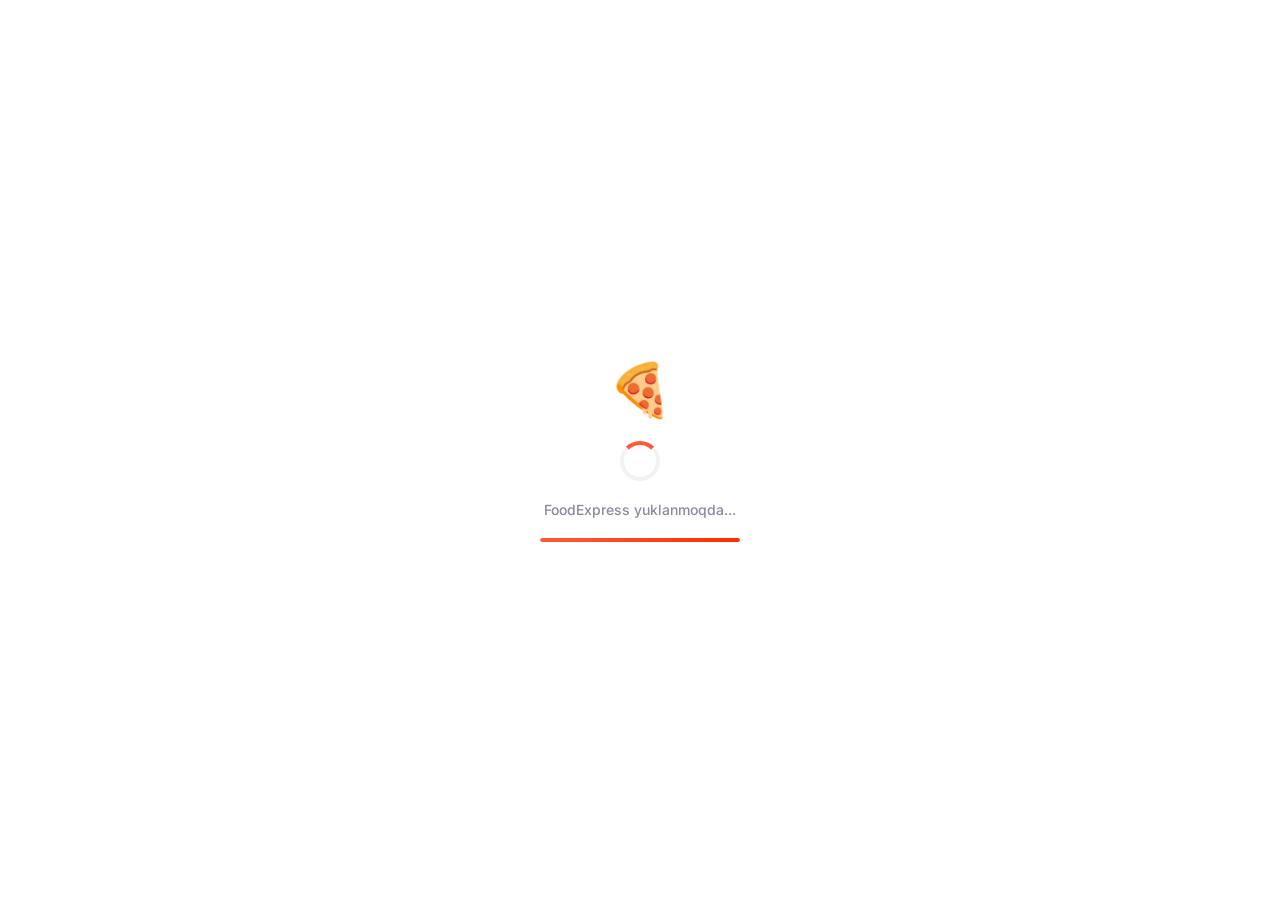
==== commit 08876ad4: "Add files via upload" ====
--- a/index.html
+++ b/index.html
@@ -3,11 +3,14 @@
 <head>
     <meta charset="UTF-8">
     <meta name="viewport" content="width=device-width, initial-scale=1.0, maximum-scale=1.0, user-scalable=no">
-    <title>🍕 Restoran — Premium</title>
+    <title>🍕 FoodExpress - Onlayn Do'kon</title>
     <script src="https://telegram.org/js/telegram-web-app.js"></script>
-    <link href="https://fonts.googleapis.com/css2?family=Plus+Jakarta+Sans:wght@400;500;600;700;800;900&display=swap" rel="stylesheet">
     <link rel="stylesheet" href="https://cdnjs.cloudflare.com/ajax/libs/font-awesome/6.5.0/css/all.min.css">
+    <link href="https://fonts.googleapis.com/css2?family=Inter:wght@400;500;600;700;800;900&display=swap" rel="stylesheet">
     <style>
+        /* ============================================
+           GLOBAL
+           ============================================ */
         * {
             margin: 0;
             padding: 0;
@@ -16,28 +19,26 @@
         }
 
         :root {
-            --primary: #FF6B35;
-            --primary-dark: #E55A2B;
-            --primary-light: #FF8A5C;
-            --primary-gradient: linear-gradient(135deg, #FF6B35, #FF4500);
+            --primary: #FF5A3A;
+            --primary-dark: #E64A2E;
+            --primary-light: #FF7A5A;
+            --primary-gradient: linear-gradient(135deg, #FF5A3A, #FF2D00);
             --secondary: #2D3436;
-            --bg: #F7F7FA;
+            --bg: #F8F9FA;
             --surface: #FFFFFF;
-            --surface-2: #F0F0F5;
-            --surface-3: #E8E8EF;
+            --surface-2: #F1F3F5;
+            --surface-3: #E9ECEF;
             --text: #1A1A2E;
             --text-2: #4A4A5A;
             --text-3: #8A8A9E;
             --text-4: #B0B0C4;
             --border: #EEEEF4;
             --success: #00C853;
-            --success-soft: #E8F5E9;
             --warning: #FFB300;
             --danger: #FF1744;
             --shadow-sm: 0 2px 8px rgba(0,0,0,0.04);
             --shadow: 0 8px 30px rgba(0,0,0,0.08);
             --shadow-lg: 0 20px 60px rgba(0,0,0,0.12);
-            --shadow-xl: 0 30px 80px rgba(0,0,0,0.16);
             --radius-sm: 10px;
             --radius: 16px;
             --radius-lg: 24px;
@@ -46,195 +47,343 @@
         }
 
         body {
-            font-family: 'Plus Jakarta Sans', -apple-system, sans-serif;
+            font-family: 'Inter', -apple-system, sans-serif;
             background: var(--bg);
             color: var(--text);
             overflow-x: hidden;
-            padding-bottom: calc(90px + var(--safe-bottom));
+            padding-bottom: calc(100px + var(--safe-bottom));
             min-height: 100vh;
         }
 
-        /* ===== SCROLLBAR ===== */
+        /* ============================================
+           SCROLLBAR
+           ============================================ */
         ::-webkit-scrollbar { width: 4px; height: 4px; }
         ::-webkit-scrollbar-track { background: transparent; }
         ::-webkit-scrollbar-thumb { background: var(--primary); border-radius: 10px; }
 
-        /* ===== ANIMATIONS ===== */
-        @keyframes fadeUp {
-            from { opacity: 0; transform: translateY(20px); }
-            to { opacity: 1; transform: translateY(0); }
-        }
-        @keyframes scaleIn {
-            from { transform: scale(0.9); opacity: 0; }
-            to { transform: scale(1); opacity: 1; }
-        }
-        @keyframes slideUp {
-            from { transform: translateY(100%); }
-            to { transform: translateY(0); }
-        }
-        @keyframes pulse {
+        /* ============================================
+           PRELOADER
+           ============================================ */
+        #preloader {
+            position: fixed;
+            inset: 0;
+            background: var(--surface);
+            display: flex;
+            flex-direction: column;
+            justify-content: center;
+            align-items: center;
+            z-index: 99999;
+            gap: 20px;
+            transition: opacity 0.5s ease, visibility 0.5s ease;
+        }
+        #preloader.hidden {
+            opacity: 0;
+            visibility: hidden;
+        }
+        #preloader .logo {
+            font-size: 52px;
+            animation: pulse-logo 1.2s ease-in-out infinite;
+        }
+        @keyframes pulse-logo {
             0%, 100% { transform: scale(1); }
-            50% { transform: scale(1.05); }
-        }
-        @keyframes shimmer {
-            0% { background-position: -200% center; }
-            100% { background-position: 200% center; }
-        }
+            50% { transform: scale(1.08); }
+        }
+        #preloader .spinner {
+            width: 40px;
+            height: 40px;
+            border: 4px solid var(--surface-2);
+            border-top-color: var(--primary);
+            border-radius: 50%;
+            animation: spin 0.8s linear infinite;
+        }
+        @keyframes spin {
+            to { transform: rotate(360deg); }
+        }
+        #preloader .load-text {
+            color: var(--text-3);
+            font-size: 14px;
+            font-weight: 500;
+            animation: pulse-text 1.5s ease-in-out infinite;
+        }
+        @keyframes pulse-text {
+            0%, 100% { opacity: 0.5; }
+            50% { opacity: 1; }
+        }
+        #preloader .progress-bar {
+            width: 200px;
+            height: 4px;
+            background: var(--surface-2);
+            border-radius: 4px;
+            overflow: hidden;
+        }
+        #preloader .progress-bar .fill {
+            height: 100%;
+            background: var(--primary-gradient);
+            border-radius: 4px;
+            width: 0%;
+            animation: progress 3s ease forwards;
+        }
+        @keyframes progress {
+            0% { width: 0%; }
+            100% { width: 100%; }
+        }
+
+        /* ============================================
+           AUTH PAGE
+           ============================================ */
+        #authPage {
+            display: none;
+            min-height: 100vh;
+            background: var(--bg);
+            padding: 30px 20px;
+            justify-content: center;
+            align-items: center;
+        }
+        #authPage.active { display: flex; }
+
+        .auth-container {
+            background: var(--surface);
+            border-radius: var(--radius-lg);
+            box-shadow: var(--shadow);
+            width: 100%;
+            max-width: 400px;
+            overflow: hidden;
+            position: relative;
+        }
+
+        .auth-header {
+            background: var(--primary-gradient);
+            padding: 30px 24px 24px;
+            color: white;
+            text-align: center;
+        }
+        .auth-header .logo {
+            font-size: 48px;
+        }
+        .auth-header .title {
+            font-size: 24px;
+            font-weight: 900;
+            margin-top: 8px;
+            letter-spacing: -0.5px;
+        }
+        .auth-header .sub {
+            font-size: 14px;
+            opacity: 0.85;
+            margin-top: 4px;
+        }
+
+        .auth-body {
+            padding: 24px;
+        }
+        .auth-body .input-group {
+            position: relative;
+            margin-bottom: 14px;
+        }
+        .auth-body .input-group .icon {
+            position: absolute;
+            left: 14px;
+            top: 50%;
+            transform: translateY(-50%);
+            color: var(--text-3);
+            font-size: 16px;
+        }
+        .auth-body .input-group input {
+            width: 100%;
+            padding: 14px 16px 14px 46px;
+            border: 2px solid var(--border);
+            border-radius: var(--radius);
+            font-size: 15px;
+            font-family: inherit;
+            outline: none;
+            transition: border 0.2s;
+            background: var(--surface-2);
+        }
+        .auth-body .input-group input:focus {
+            border-color: var(--primary);
+        }
+
+        .auth-body .btn-primary {
+            width: 100%;
+            padding: 15px;
+            background: var(--primary-gradient);
+            color: white;
+            border: none;
+            border-radius: var(--radius);
+            font-size: 16px;
+            font-weight: 700;
+            cursor: pointer;
+            transition: all 0.2s;
+            box-shadow: 0 4px 20px rgba(255, 90, 58, 0.3);
+        }
+        .auth-body .btn-primary:active { transform: scale(0.97); }
+
+        .auth-body .social-login {
+            display: flex;
+            justify-content: center;
+            gap: 12px;
+            margin-top: 16px;
+        }
+        .auth-body .social-login button {
+            width: 44px;
+            height: 44px;
+            border-radius: 50%;
+            border: 2px solid var(--border);
+            background: var(--surface);
+            font-size: 18px;
+            cursor: pointer;
+            transition: all 0.2s;
+        }
+        .auth-body .social-login button:active { transform: scale(0.9); }
+        .auth-body .social-login button.telegram { color: #0088cc; }
+        .auth-body .social-login button.google { color: #DB4437; }
+
+        .auth-body .switch-btn {
+            background: none;
+            border: none;
+            color: var(--primary);
+            font-weight: 700;
+            cursor: pointer;
+            font-size: 14px;
+            font-family: inherit;
+            margin-top: 12px;
+            display: block;
+            width: 100%;
+            text-align: center;
+        }
+
+        /* ============================================
+           MAIN APP
+           ============================================ */
+        #mainApp {
+            display: none;
+        }
+        #mainApp.active { display: block; }
 
         /* ===== HEADER ===== */
-        .header {
+        .app-header {
             background: var(--surface);
-            padding: 16px 20px 12px;
+            padding: 14px 16px 10px;
             position: sticky;
             top: 0;
             z-index: 100;
             box-shadow: var(--shadow-sm);
-            backdrop-filter: blur(20px);
-            background: rgba(255,255,255,0.92);
-        }
-        .header-top {
+        }
+        .app-header .top {
             display: flex;
             justify-content: space-between;
             align-items: center;
-            margin-bottom: 12px;
-        }
-        .location-box {
-            display: flex;
-            align-items: center;
-            gap: 10px;
-            cursor: pointer;
-            padding: 6px 12px;
-            border-radius: var(--radius-sm);
-            background: var(--surface-2);
-            transition: all 0.2s;
-            flex: 1;
-            max-width: 75%;
-        }
-        .location-box:active { transform: scale(0.97); }
-        .location-box .icon-wrap {
-            width: 36px; height: 36px;
-            border-radius: 50%;
-            background: var(--primary-gradient);
-            display: flex;
-            align-items: center;
-            justify-content: center;
-            color: white;
-            font-size: 14px;
-            flex-shrink: 0;
-        }
-        .location-info { overflow: hidden; }
-        .location-label { font-size: 11px; color: var(--text-3); font-weight: 600; text-transform: uppercase; letter-spacing: 0.5px; }
-        .location-address {
-            font-size: 14px;
-            font-weight: 700;
-            white-space: nowrap;
-            overflow: hidden;
-            text-overflow: ellipsis;
+            margin-bottom: 10px;
+        }
+        .app-header .top .greeting {
+            font-size: 13px;
+            color: var(--text-3);
+        }
+        .app-header .top .greeting strong {
             color: var(--text);
-        }
-        .location-address .arrow { font-size: 10px; color: var(--text-3); margin-left: 4px; }
-
-        .header-actions {
-            display: flex;
-            align-items: center;
+            font-size: 17px;
+            display: block;
+        }
+        .app-header .top .actions {
+            display: flex;
             gap: 8px;
         }
-        .header-btn {
-            width: 40px; height: 40px;
+        .app-header .top .actions button {
+            width: 38px;
+            height: 38px;
             border-radius: 50%;
             border: none;
             background: var(--surface-2);
             font-size: 16px;
             cursor: pointer;
-            display: flex;
-            align-items: center;
-            justify-content: center;
+            position: relative;
             transition: all 0.2s;
-            color: var(--text-2);
-            position: relative;
-        }
-        .header-btn:active { transform: scale(0.92); }
-        .header-btn .badge {
+        }
+        .app-header .top .actions button:active { transform: scale(0.9); }
+        .app-header .top .actions button .badge {
             position: absolute;
-            top: -2px; right: -2px;
-            width: 18px; height: 18px;
+            top: -4px;
+            right: -4px;
+            width: 18px;
+            height: 18px;
             background: var(--danger);
             color: white;
             border-radius: 50%;
             font-size: 10px;
             font-weight: 800;
-            display: flex;
+            display: none;
             align-items: center;
             justify-content: center;
         }
-        .header-btn.primary {
+        .app-header .top .actions button .badge.show { display: flex; }
+
+        /* ===== LOCATION BAR ===== */
+        .location-bar {
+            display: flex;
+            align-items: center;
+            gap: 10px;
+            padding: 10px 14px;
+            background: var(--surface-2);
+            border-radius: var(--radius);
+            margin-bottom: 10px;
+            cursor: pointer;
+            transition: all 0.2s;
+        }
+        .location-bar:active { transform: scale(0.98); }
+        .location-bar .icon {
+            width: 32px;
+            height: 32px;
+            border-radius: 50%;
             background: var(--primary-gradient);
+            display: flex;
+            align-items: center;
+            justify-content: center;
             color: white;
-            box-shadow: 0 4px 12px rgba(255,107,53,0.3);
-        }
-
+            font-size: 14px;
+        }
+        .location-bar .info { flex: 1; }
+        .location-bar .info .label {
+            font-size: 11px;
+            color: var(--text-3);
+            font-weight: 600;
+            text-transform: uppercase;
+            letter-spacing: 0.3px;
+        }
+        .location-bar .info .address {
+            font-weight: 700;
+            font-size: 14px;
+        }
+        .location-bar .arrow { color: var(--text-3); }
+
+        /* ===== SEARCH ===== */
         .search-wrap {
             position: relative;
         }
         .search-wrap input {
             width: 100%;
-            padding: 14px 16px 14px 48px;
+            padding: 12px 16px 12px 44px;
             border: none;
-            border-radius: var(--radius-lg);
+            border-radius: var(--radius);
             background: var(--surface-2);
-            font-size: 15px;
+            font-size: 14px;
             font-family: inherit;
             outline: none;
-            transition: all 0.3s;
-            color: var(--text);
+            transition: all 0.2s;
         }
         .search-wrap input:focus {
-            background: var(--surface);
-            box-shadow: 0 0 0 3px rgba(255,107,53,0.15);
-        }
-        .search-wrap input::placeholder { color: var(--text-4); }
-        .search-wrap .search-icon {
+            box-shadow: 0 0 0 3px rgba(255, 90, 58, 0.15);
+        }
+        .search-wrap .icon {
             position: absolute;
-            left: 16px; top: 50%;
+            left: 14px;
+            top: 50%;
             transform: translateY(-50%);
             color: var(--text-3);
-            font-size: 16px;
-        }
-
-        /* ===== LOCATION DETECT ===== */
-        .loc-banner {
-            background: linear-gradient(135deg, #FFF5F0, #FFE8E0);
-            margin: 12px 20px;
-            padding: 14px 18px;
-            border-radius: var(--radius-lg);
-            display: flex;
-            align-items: center;
-            gap: 14px;
-            cursor: pointer;
-            border: 1px solid rgba(255,107,53,0.15);
-            transition: all 0.2s;
-            display: none;
-        }
-        .loc-banner:active { transform: scale(0.98); }
-        .loc-banner .loc-icon {
-            width: 44px; height: 44px;
-            border-radius: 50%;
-            background: var(--primary-gradient);
-            display: flex;
-            align-items: center;
-            justify-content: center;
-            font-size: 20px;
-            color: white;
-            flex-shrink: 0;
-        }
-        .loc-banner .loc-text { flex: 1; }
-        .loc-banner .loc-title { font-weight: 700; font-size: 15px; }
-        .loc-banner .loc-desc { font-size: 13px; color: var(--text-2); }
-        .loc-banner .loc-arrow { color: var(--primary); font-size: 18px; }
+        }
 
         /* ===== CATEGORIES ===== */
         .cat-section {
-            padding: 16px 20px 8px;
+            padding: 16px 16px 8px;
             background: var(--surface);
         }
         .cat-scroll {
@@ -249,48 +398,46 @@
             display: flex;
             flex-direction: column;
             align-items: center;
-            gap: 6px;
-            padding: 12px 16px;
-            min-width: 72px;
+            gap: 4px;
+            padding: 10px 16px;
+            min-width: 64px;
             background: var(--surface-2);
             border: 2px solid transparent;
             border-radius: var(--radius);
             cursor: pointer;
-            transition: all 0.3s cubic-bezier(0.16, 1, 0.3, 1);
-            font-size: 11px;
+            transition: all 0.2s;
+            font-size: 10px;
             font-weight: 700;
             color: var(--text-2);
-            position: relative;
-        }
-        .cat-chip .cat-emoji { font-size: 28px; line-height: 1; }
-        .cat-chip .cat-name { font-size: 11px; font-weight: 700; white-space: nowrap; }
+            font-family: inherit;
+            white-space: nowrap;
+        }
+        .cat-chip .emoji { font-size: 24px; }
         .cat-chip.active {
             background: var(--primary-gradient);
             color: white;
             border-color: var(--primary);
-            box-shadow: 0 8px 24px rgba(255,107,53,0.3);
+            box-shadow: 0 4px 16px rgba(255, 90, 58, 0.3);
             transform: translateY(-2px);
         }
-        .cat-chip.active .cat-name { color: white; }
 
         /* ===== PROMO ===== */
         .promo-wrap {
-            padding: 0 20px 16px;
+            padding: 0 16px 12px;
             background: var(--surface);
         }
         .promo-scroll {
             display: flex;
-            gap: 14px;
+            gap: 12px;
             overflow-x: auto;
             scrollbar-width: none;
-            padding: 4px 0;
         }
         .promo-scroll::-webkit-scrollbar { display: none; }
         .promo-card {
-            min-width: 320px;
-            height: 160px;
+            min-width: 280px;
+            height: 120px;
             border-radius: var(--radius-lg);
-            padding: 24px;
+            padding: 18px 20px;
             display: flex;
             flex-direction: column;
             justify-content: flex-end;
@@ -298,197 +445,129 @@
             overflow: hidden;
             color: white;
             cursor: pointer;
-            transition: transform 0.2s;
             flex-shrink: 0;
         }
-        .promo-card:active { transform: scale(0.97); }
         .promo-card::after {
             content: '';
             position: absolute;
             inset: 0;
-            background: linear-gradient(to top, rgba(0,0,0,0.6) 0%, transparent 50%);
+            background: linear-gradient(to top, rgba(0,0,0,0.5), transparent);
         }
         .promo-card > * { position: relative; z-index: 1; }
-        .promo-tag {
+        .promo-card .tag {
             position: absolute;
-            top: 14px; left: 14px;
+            top: 12px;
+            left: 12px;
             background: rgba(255,255,255,0.95);
             color: var(--primary);
-            padding: 4px 14px;
-            border-radius: 20px;
+            padding: 3px 12px;
+            border-radius: 12px;
             font-size: 10px;
             font-weight: 800;
             text-transform: uppercase;
-            letter-spacing: 0.5px;
-        }
-        .promo-title { font-size: 22px; font-weight: 900; margin-bottom: 4px; letter-spacing: -0.5px; }
-        .promo-desc { font-size: 13px; opacity: 0.9; font-weight: 500; }
-
-        .promo-card.p1 { background: linear-gradient(135deg, #FF6B35, #FF4500); }
+        }
+        .promo-card .title { font-size: 18px; font-weight: 900; }
+        .promo-card .desc { font-size: 12px; opacity: 0.85; }
+
+        .promo-card.p1 { background: linear-gradient(135deg, #FF5A3A, #FF2D00); }
         .promo-card.p2 { background: linear-gradient(135deg, #667EEA, #764BA2); }
         .promo-card.p3 { background: linear-gradient(135deg, #11998E, #38EF7D); }
-        .promo-card.p4 { background: linear-gradient(135deg, #F093FB, #F5576C); }
 
         /* ===== SECTION ===== */
         .section {
+            padding: 16px 0;
             background: var(--surface);
             margin-top: 8px;
-            padding: 20px 0;
         }
         .section-header {
             display: flex;
             justify-content: space-between;
             align-items: center;
-            padding: 0 20px 16px;
+            padding: 0 16px 12px;
         }
         .section-title {
-            font-size: 22px;
+            font-size: 20px;
             font-weight: 900;
-            letter-spacing: -0.5px;
-            display: flex;
-            align-items: center;
-            gap: 8px;
-        }
-        .section-title .emoji { font-size: 24px; }
+            letter-spacing: -0.3px;
+        }
         .section-link {
             color: var(--primary);
-            font-size: 14px;
+            font-size: 13px;
             font-weight: 700;
-            text-decoration: none;
-            display: flex;
-            align-items: center;
-            gap: 4px;
             cursor: pointer;
         }
 
-        /* ===== HORIZONTAL CARDS ===== */
-        .h-scroll {
-            display: flex;
-            gap: 14px;
-            padding: 0 20px;
-            overflow-x: auto;
-            scrollbar-width: none;
-            padding-bottom: 4px;
-        }
-        .h-scroll::-webkit-scrollbar { display: none; }
-        .h-card {
-            min-width: 260px;
+        /* ===== MENU GRID ===== */
+        .menu-grid {
+            display: grid;
+            grid-template-columns: repeat(2, 1fr);
+            gap: 12px;
+            padding: 0 16px;
+        }
+        .menu-item {
             background: var(--surface);
-            border-radius: var(--radius-lg);
+            border-radius: var(--radius);
             overflow: hidden;
             border: 1px solid var(--border);
             cursor: pointer;
-            transition: all 0.3s cubic-bezier(0.16, 1, 0.3, 1);
-            flex-shrink: 0;
-        }
-        .h-card:active { transform: scale(0.96); }
-        .h-card-img {
-            height: 150px;
+            transition: all 0.2s;
+        }
+        .menu-item:active { transform: scale(0.96); }
+        .menu-item .image {
+            height: 120px;
             background: linear-gradient(135deg, #FFF0E8, #FFE0D0);
             display: flex;
             align-items: center;
             justify-content: center;
-            font-size: 64px;
+            font-size: 48px;
             position: relative;
         }
-        .h-card-img .food-emoji { font-size: 64px; }
-        .h-card-badge {
+        .menu-item .image .tag {
             position: absolute;
-            top: 10px; left: 10px;
+            top: 8px;
+            left: 8px;
             background: var(--danger);
             color: white;
-            padding: 4px 12px;
-            border-radius: 12px;
+            padding: 2px 10px;
+            border-radius: 8px;
             font-size: 10px;
             font-weight: 800;
-            letter-spacing: 0.3px;
-        }
-        .h-card-time {
-            position: absolute;
-            bottom: 10px; right: 10px;
-            background: rgba(0,0,0,0.7);
-            backdrop-filter: blur(8px);
-            padding: 4px 12px;
-            border-radius: 12px;
-            font-size: 11px;
-            font-weight: 600;
-            color: white;
-        }
-        .h-card-body { padding: 16px; }
-        .h-card-name { font-size: 17px; font-weight: 800; margin-bottom: 2px; }
-        .h-card-desc { font-size: 12px; color: var(--text-3); margin-bottom: 10px; }
-        .h-card-footer {
+        }
+        .menu-item .body {
+            padding: 12px;
+        }
+        .menu-item .body .name {
+            font-weight: 700;
+            font-size: 14px;
+        }
+        .menu-item .body .desc {
+            font-size: 12px;
+            color: var(--text-3);
+            margin: 2px 0 6px;
+            display: -webkit-box;
+            -webkit-line-clamp: 1;
+            -webkit-box-orient: vertical;
+            overflow: hidden;
+        }
+        .menu-item .body .bottom {
             display: flex;
             justify-content: space-between;
             align-items: center;
         }
-        .h-card-price-wrap { display: flex; align-items: baseline; gap: 6px; flex-wrap: wrap; }
-        .h-card-price { font-size: 18px; font-weight: 900; color: var(--text); }
-        .h-card-old { font-size: 12px; color: var(--text-4); text-decoration: line-through; }
-        .h-card-add {
-            width: 36px; height: 36px;
-            border-radius: 50%;
-            border: none;
-            background: var(--primary-gradient);
-            color: white;
-            font-size: 20px;
-            cursor: pointer;
-            display: flex;
-            align-items: center;
-            justify-content: center;
-            box-shadow: 0 4px 12px rgba(255,107,53,0.3);
-            transition: all 0.2s;
-        }
-        .h-card-add:active { transform: scale(0.85); }
-
-        /* ===== GRID CARDS ===== */
-        .grid {
-            display: grid;
-            grid-template-columns: repeat(2, 1fr);
-            gap: 14px;
-            padding: 0 20px;
-        }
-        .g-card {
-            background: var(--surface);
-            border-radius: var(--radius-lg);
-            overflow: hidden;
-            border: 1px solid var(--border);
-            cursor: pointer;
-            transition: all 0.3s cubic-bezier(0.16, 1, 0.3, 1);
-        }
-        .g-card:active { transform: scale(0.96); }
-        .g-card-img {
-            height: 140px;
-            background: linear-gradient(135deg, #FFF0E8, #FFE0D0);
-            display: flex;
-            align-items: center;
-            justify-content: center;
-            font-size: 52px;
-            position: relative;
-        }
-        .g-card-rating {
-            position: absolute;
-            top: 8px; right: 8px;
-            background: rgba(0,0,0,0.7);
-            backdrop-filter: blur(8px);
-            padding: 4px 10px;
-            border-radius: 10px;
-            font-size: 11px;
-            font-weight: 700;
-            color: var(--warning);
-        }
-        .g-card-rating i { margin-right: 3px; }
-        .g-card-body { padding: 14px; }
-        .g-card-name { font-size: 15px; font-weight: 800; margin-bottom: 2px; }
-        .g-card-desc { font-size: 11px; color: var(--text-3); margin-bottom: 10px; }
-        .g-card-footer {
-            display: flex;
-            justify-content: space-between;
-            align-items: center;
-        }
-        .g-card-price { font-size: 16px; font-weight: 900; }
-        .g-card-add {
-            width: 32px; height: 32px;
+        .menu-item .body .price {
+            font-weight: 900;
+            font-size: 15px;
+            color: var(--primary);
+        }
+        .menu-item .body .old-price {
+            font-size: 12px;
+            color: var(--text-4);
+            text-decoration: line-through;
+            margin-left: 4px;
+        }
+        .menu-item .body .add-btn {
+            width: 30px;
+            height: 30px;
             border-radius: 50%;
             border: none;
             background: var(--primary-gradient);
@@ -498,83 +577,433 @@
             display: flex;
             align-items: center;
             justify-content: center;
-            box-shadow: 0 4px 12px rgba(255,107,53,0.25);
+            box-shadow: 0 4px 12px rgba(255, 90, 58, 0.3);
             transition: all 0.2s;
         }
-        .g-card-add:active { transform: scale(0.85); }
-
-        /* ===== FLOATING CART ===== */
+        .menu-item .body .add-btn:active { transform: scale(0.85); }
+
+        /* ===== CART FLOAT ===== */
         .cart-float {
             position: fixed;
-            bottom: calc(80px + var(--safe-bottom));
-            left: 20px; right: 20px;
+            bottom: calc(85px + var(--safe-bottom));
+            left: 16px;
+            right: 16px;
             background: var(--text);
             color: white;
-            padding: 16px 20px;
+            padding: 14px 18px;
             border-radius: var(--radius-xl);
             display: none;
             align-items: center;
             justify-content: space-between;
             z-index: 1000;
-            box-shadow: var(--shadow-xl);
-            animation: slideUp 0.4s cubic-bezier(0.16, 1, 0.3, 1);
-            backdrop-filter: blur(20px);
-            background: rgba(26,26,46,0.95);
-        }
-        .cart-float-left {
-            display: flex;
-            align-items: center;
-            gap: 14px;
-        }
-        .cart-float-count {
-            background: var(--primary-gradient);
-            width: 32px; height: 32px;
+            box-shadow: var(--shadow-lg);
+            animation: slideUp 0.3s ease;
+        }
+        @keyframes slideUp {
+            from { transform: translateY(80px); opacity: 0; }
+            to { transform: translateY(0); opacity: 1; }
+        }
+        .cart-float.show { display: flex; }
+        .cart-float .left {
+            display: flex;
+            align-items: center;
+            gap: 12px;
+        }
+        .cart-float .left .count {
+            width: 28px;
+            height: 28px;
             border-radius: 50%;
+            background: var(--primary);
             display: flex;
             align-items: center;
             justify-content: center;
-            font-size: 14px;
+            font-size: 13px;
             font-weight: 900;
-            box-shadow: 0 4px 12px rgba(255,107,53,0.4);
-        }
-        .cart-float-info { display: flex; flex-direction: column; }
-        .cart-float-label { font-size: 12px; color: rgba(255,255,255,0.5); font-weight: 600; }
-        .cart-float-sum { font-size: 16px; font-weight: 800; }
-        .cart-float-btn {
+        }
+        .cart-float .left .info .label {
+            font-size: 11px;
+            opacity: 0.5;
+        }
+        .cart-float .left .info .total {
+            font-weight: 800;
+            font-size: 16px;
+        }
+        .cart-float .right button {
             background: var(--primary-gradient);
             color: white;
             border: none;
-            padding: 12px 24px;
+            padding: 10px 20px;
+            border-radius: var(--radius);
+            font-size: 14px;
+            font-weight: 700;
+            cursor: pointer;
+            transition: all 0.2s;
+        }
+        .cart-float .right button:active { transform: scale(0.95); }
+
+        /* ============================================
+           PAGES
+           ============================================ */
+        .page {
+            display: none;
+            padding: 16px;
+            animation: fadeUp 0.3s ease;
+        }
+        .page.active { display: block; }
+        @keyframes fadeUp {
+            from { opacity: 0; transform: translateY(12px); }
+            to { opacity: 1; transform: translateY(0); }
+        }
+
+        .page-title {
+            font-size: 22px;
+            font-weight: 900;
+            margin-bottom: 16px;
+            letter-spacing: -0.3px;
+        }
+
+        /* ===== ORDERS ===== */
+        .order-card {
+            background: var(--surface);
+            border-radius: var(--radius);
+            padding: 16px;
+            border: 1px solid var(--border);
+            margin-bottom: 12px;
+        }
+        .order-card .top {
+            display: flex;
+            justify-content: space-between;
+            align-items: center;
+            margin-bottom: 8px;
+        }
+        .order-card .top .id {
+            font-weight: 700;
+            font-size: 15px;
+        }
+        .order-card .top .status {
+            padding: 3px 12px;
+            border-radius: 10px;
+            font-size: 11px;
+            font-weight: 700;
+        }
+        .status-new { background: #FFF0E0; color: var(--primary); }
+        .status-ready { background: #FFF3E0; color: #E65100; }
+        .status-delivering { background: #E3F2FD; color: #0D47A1; }
+        .status-delivered { background: #E8F5E9; color: var(--success); }
+        .order-card .items {
+            font-size: 13px;
+            color: var(--text-2);
+            margin-bottom: 8px;
+        }
+        .order-card .bottom {
+            display: flex;
+            justify-content: space-between;
+            align-items: center;
+            padding-top: 8px;
+            border-top: 1px solid var(--border);
+        }
+        .order-card .bottom .total {
+            font-weight: 900;
+            font-size: 16px;
+        }
+        .order-card .bottom .date {
+            font-size: 12px;
+            color: var(--text-3);
+        }
+
+        /* ===== PROFILE ===== */
+        .profile-card {
+            background: var(--surface);
+            border-radius: var(--radius-lg);
+            padding: 24px;
+            border: 1px solid var(--border);
+            text-align: center;
+        }
+        .profile-card .avatar {
+            font-size: 60px;
+            margin-bottom: 8px;
+        }
+        .profile-card .name {
+            font-size: 20px;
+            font-weight: 900;
+        }
+        .profile-card .phone {
+            color: var(--text-3);
+            font-size: 14px;
+        }
+        .profile-card .stats {
+            display: flex;
+            justify-content: center;
+            gap: 30px;
+            margin-top: 16px;
+        }
+        .profile-card .stats .stat .value {
+            font-size: 20px;
+            font-weight: 900;
+            color: var(--primary);
+        }
+        .profile-card .stats .stat .label {
+            font-size: 12px;
+            color: var(--text-3);
+        }
+
+        .profile-menu {
+            margin-top: 16px;
+        }
+        .profile-menu .item {
+            display: flex;
+            align-items: center;
+            gap: 14px;
+            padding: 14px 16px;
+            background: var(--surface);
+            border-radius: var(--radius);
+            border: 1px solid var(--border);
+            margin-bottom: 8px;
+            cursor: pointer;
+            transition: all 0.2s;
+        }
+        .profile-menu .item:active { transform: scale(0.98); }
+        .profile-menu .item .icon {
+            width: 36px;
+            height: 36px;
+            border-radius: 50%;
+            background: var(--surface-2);
+            display: flex;
+            align-items: center;
+            justify-content: center;
+            font-size: 16px;
+        }
+        .profile-menu .item .text { flex: 1; }
+        .profile-menu .item .text .title {
+            font-weight: 700;
+            font-size: 14px;
+        }
+        .profile-menu .item .text .desc {
+            font-size: 12px;
+            color: var(--text-3);
+        }
+        .profile-menu .item .arrow {
+            color: var(--text-4);
+        }
+
+        /* ============================================
+           CHECKOUT SHEET
+           ============================================ */
+        .sheet-overlay {
+            display: none;
+            position: fixed;
+            inset: 0;
+            background: rgba(0,0,0,0.5);
+            z-index: 2000;
+            align-items: flex-end;
+            backdrop-filter: blur(8px);
+        }
+        .sheet-overlay.active { display: flex; }
+        .sheet {
+            background: var(--surface);
+            border-radius: var(--radius-xl) var(--radius-xl) 0 0;
+            width: 100%;
+            max-height: 92vh;
+            overflow-y: auto;
+            padding: 24px 20px 32px;
+            animation: slideUp 0.4s ease;
+        }
+        .sheet .handle {
+            width: 40px;
+            height: 4px;
+            background: var(--surface-3);
+            border-radius: 4px;
+            margin: 0 auto 16px;
+        }
+        .sheet .header {
+            display: flex;
+            justify-content: space-between;
+            align-items: center;
+            margin-bottom: 16px;
+        }
+        .sheet .header .title {
+            font-size: 22px;
+            font-weight: 900;
+        }
+        .sheet .header .close {
+            width: 36px;
+            height: 36px;
+            border-radius: 50%;
+            border: none;
+            background: var(--surface-2);
+            font-size: 18px;
+            cursor: pointer;
+        }
+
+        .cart-item-row {
+            display: flex;
+            align-items: center;
+            gap: 12px;
+            padding: 12px 0;
+            border-bottom: 1px solid var(--border);
+        }
+        .cart-item-row .emoji {
+            font-size: 28px;
+        }
+        .cart-item-row .info { flex: 1; }
+        .cart-item-row .info .name {
+            font-weight: 700;
+            font-size: 14px;
+        }
+        .cart-item-row .info .price {
+            font-size: 13px;
+            color: var(--text-3);
+        }
+        .cart-item-row .qty-control {
+            display: flex;
+            align-items: center;
+            gap: 6px;
+            background: var(--surface-2);
+            padding: 3px;
+            border-radius: 10px;
+        }
+        .cart-item-row .qty-control button {
+            width: 28px;
+            height: 28px;
+            border-radius: 8px;
+            border: none;
+            background: var(--surface);
+            font-size: 14px;
+            cursor: pointer;
+            font-weight: 700;
+        }
+        .cart-item-row .qty-control button:active { transform: scale(0.9); }
+        .cart-item-row .qty-control span {
+            font-weight: 800;
+            min-width: 20px;
+            text-align: center;
+            font-size: 14px;
+        }
+
+        .sheet .form-group {
+            margin-bottom: 14px;
+        }
+        .sheet .form-group label {
+            display: block;
+            font-size: 12px;
+            font-weight: 700;
+            color: var(--text-3);
+            margin-bottom: 4px;
+            text-transform: uppercase;
+            letter-spacing: 0.3px;
+        }
+        .sheet .form-group input,
+        .sheet .form-group textarea,
+        .sheet .form-group select {
+            width: 100%;
+            padding: 13px 16px;
+            border: 2px solid var(--border);
             border-radius: var(--radius);
             font-size: 15px;
+            font-family: inherit;
+            outline: none;
+            transition: all 0.2s;
+            background: var(--surface);
+        }
+        .sheet .form-group input:focus,
+        .sheet .form-group textarea:focus {
+            border-color: var(--primary);
+        }
+        .sheet .form-group textarea {
+            resize: vertical;
+            min-height: 50px;
+        }
+        .sheet .form-group .row {
+            display: grid;
+            grid-template-columns: 1fr 1fr;
+            gap: 12px;
+        }
+
+        .sheet .btn-checkout {
+            width: 100%;
+            padding: 16px;
+            background: var(--primary-gradient);
+            color: white;
+            border: none;
+            border-radius: var(--radius);
+            font-size: 17px;
             font-weight: 800;
             cursor: pointer;
+            box-shadow: 0 4px 20px rgba(255, 90, 58, 0.3);
             transition: all 0.2s;
-            box-shadow: 0 4px 16px rgba(255,107,53,0.3);
-        }
-        .cart-float-btn:active { transform: scale(0.95); }
-
-        /* ===== BOTTOM NAV ===== */
-        .bottom-nav {
+            margin-top: 8px;
+        }
+        .sheet .btn-checkout:active { transform: scale(0.97); }
+
+        /* ============================================
+           SUCCESS SHEET
+           ============================================ */
+        .success-wrap {
+            text-align: center;
+            padding: 40px 20px;
+        }
+        .success-wrap .circle {
+            width: 80px;
+            height: 80px;
+            margin: 0 auto 16px;
+            background: linear-gradient(135deg, var(--success), #00E676);
+            border-radius: 50%;
+            display: flex;
+            align-items: center;
+            justify-content: center;
+            font-size: 36px;
+            color: white;
+            animation: scaleIn 0.5s ease;
+        }
+        @keyframes scaleIn {
+            0% { transform: scale(0); }
+            70% { transform: scale(1.1); }
+            100% { transform: scale(1); }
+        }
+        .success-wrap .title {
+            font-size: 24px;
+            font-weight: 900;
+        }
+        .success-wrap .desc {
+            color: var(--text-3);
+            font-size: 14px;
+            margin: 4px 0 20px;
+        }
+        .success-wrap .order-id {
+            display: inline-block;
+            background: var(--surface-2);
+            padding: 12px 28px;
+            border-radius: var(--radius);
+            font-size: 20px;
+            font-weight: 900;
+            color: var(--primary);
+            font-family: monospace;
+            letter-spacing: 1px;
+        }
+
+        /* ============================================
+           TAB BAR
+           ============================================ */
+        .tab-bar {
             position: fixed;
             bottom: 0;
-            left: 0; right: 0;
+            left: 0;
+            right: 0;
             background: var(--surface);
-            display: flex;
+            display: none;
             justify-content: space-around;
             padding: 8px 0 calc(12px + var(--safe-bottom));
             border-top: 1px solid var(--border);
             z-index: 999;
             box-shadow: 0 -4px 20px rgba(0,0,0,0.04);
-            backdrop-filter: blur(20px);
-            background: rgba(255,255,255,0.92);
-        }
-        .nav-item {
+        }
+        .tab-bar.active { display: flex; }
+        .tab-bar .tab-btn {
             display: flex;
             flex-direction: column;
             align-items: center;
             gap: 2px;
-            padding: 4px 16px;
+            padding: 4px 12px;
             background: none;
             border: none;
             color: var(--text-4);
@@ -584,785 +1013,606 @@
             transition: all 0.2s;
             font-family: inherit;
             position: relative;
-            letter-spacing: 0.3px;
-        }
-        .nav-item .nav-icon {
+        }
+        .tab-bar .tab-btn .icon {
             font-size: 22px;
             transition: all 0.2s;
         }
-        .nav-item.active { color: var(--primary); }
-        .nav-item.active .nav-icon {
+        .tab-bar .tab-btn.active {
+            color: var(--primary);
+        }
+        .tab-bar .tab-btn.active .icon {
             transform: translateY(-2px);
         }
-        .nav-item .nav-badge {
+        .tab-bar .tab-btn .badge {
             position: absolute;
-            top: -2px; right: 4px;
-            width: 18px; height: 18px;
+            top: -2px;
+            right: 0;
+            width: 18px;
+            height: 18px;
             background: var(--danger);
             color: white;
             border-radius: 50%;
             font-size: 10px;
             font-weight: 800;
-            display: flex;
+            display: none;
             align-items: center;
             justify-content: center;
         }
-
-        /* ===== PAGES ===== */
-        .page { display: none; animation: fadeUp 0.4s ease; }
-        .page.active { display: block; }
-
-        /* ===== PROFILE ===== */
-        .profile-header {
-            background: var(--primary-gradient);
-            color: white;
-            padding: 40px 24px 32px;
-            position: relative;
-            overflow: hidden;
-        }
-        .profile-header::after {
-            content: '';
-            position: absolute;
-            top: -50%; right: -20%;
-            width: 300px; height: 300px;
-            border-radius: 50%;
-            background: rgba(255,255,255,0.05);
-        }
-        .profile-header > * { position: relative; z-index: 1; }
-        .profile-avatar {
-            width: 80px; height: 80px;
-            border-radius: 50%;
-            background: rgba(255,255,255,0.2);
-            display: flex;
-            align-items: center;
-            justify-content: center;
-            font-size: 36px;
-            margin-bottom: 14px;
-            border: 3px solid rgba(255,255,255,0.3);
-            backdrop-filter: blur(10px);
-        }
-        .profile-name { font-size: 24px; font-weight: 900; letter-spacing: -0.5px; }
-        .profile-phone { font-size: 14px; opacity: 0.85; margin-top: 4px; display: flex; align-items: center; gap: 6px; }
-        .profile-stats {
-            display: flex;
-            gap: 32px;
-            margin-top: 20px;
-        }
-        .profile-stat { text-align: center; }
-        .profile-stat-value { font-size: 24px; font-weight: 900; }
-        .profile-stat-label { font-size: 11px; opacity: 0.8; text-transform: uppercase; letter-spacing: 0.5px; margin-top: 2px; }
-
-        .menu-list {
-            background: var(--surface);
-            margin-top: 8px;
-            border-radius: var(--radius-lg);
-            margin: 12px 20px;
-            overflow: hidden;
-            box-shadow: var(--shadow-sm);
-        }
-        .menu-item {
-            display: flex;
-            align-items: center;
-            gap: 14px;
-            padding: 16px 18px;
-            border-bottom: 1px solid var(--border);
-            cursor: pointer;
-            transition: all 0.15s;
-        }
-        .menu-item:last-child { border-bottom: none; }
-        .menu-item:active { background: var(--surface-2); }
-        .menu-item-icon {
-            width: 44px; height: 44px;
-            border-radius: var(--radius-sm);
-            background: var(--surface-2);
-            display: flex;
-            align-items: center;
-            justify-content: center;
-            font-size: 20px;
-            flex-shrink: 0;
-        }
-        .menu-item-text { flex: 1; }
-        .menu-item-title { font-weight: 700; font-size: 15px; }
-        .menu-item-desc { font-size: 12px; color: var(--text-3); margin-top: 2px; }
-        .menu-item-arrow { color: var(--text-4); font-size: 18px; }
-
-        /* ===== ORDERS ===== */
-        .orders-header {
-            padding: 20px 20px 4px;
-            background: var(--surface);
-        }
-        .orders-header .section-title { font-size: 24px; }
-
-        .order-card {
-            background: var(--surface);
-            margin: 8px 20px;
-            border-radius: var(--radius-lg);
-            padding: 18px;
-            border: 1px solid var(--border);
-            box-shadow: var(--shadow-sm);
-            transition: all 0.2s;
-        }
-        .order-card:active { transform: scale(0.98); }
-        .order-header {
-            display: flex;
-            justify-content: space-between;
-            align-items: center;
-            margin-bottom: 10px;
-        }
-        .order-id { font-weight: 900; font-size: 16px; }
-        .order-status {
-            padding: 4px 14px;
-            border-radius: 12px;
-            font-size: 11px;
-            font-weight: 800;
-            text-transform: uppercase;
-            letter-spacing: 0.3px;
-        }
-        .status-new { background: var(--primary-soft); color: var(--primary); }
-        .status-ready { background: #FFF3E0; color: #E65100; }
-        .status-delivered { background: var(--success-soft); color: var(--success); }
-        .order-items { color: var(--text-2); font-size: 13px; margin-bottom: 10px; line-height: 1.5; }
-        .order-footer {
-            display: flex;
-            justify-content: space-between;
-            align-items: center;
-            padding-top: 10px;
-            border-top: 1px solid var(--border);
-        }
-        .order-total { font-weight: 900; font-size: 17px; }
-        .order-date { font-size: 12px; color: var(--text-4); }
-
-        /* ===== SHEETS ===== */
-        .sheet-overlay {
-            display: none;
-            position: fixed;
-            inset: 0;
-            background: rgba(0,0,0,0.5);
-            z-index: 2000;
-            align-items: flex-end;
-            backdrop-filter: blur(8px);
-            animation: fadeUp 0.2s ease;
-        }
-        .sheet-overlay.active { display: flex; }
-        .sheet {
-            background: var(--surface);
-            border-radius: var(--radius-xl) var(--radius-xl) 0 0;
-            width: 100%;
-            max-height: 92vh;
-            overflow-y: auto;
-            padding: 24px 24px 32px;
-            animation: slideUp 0.4s cubic-bezier(0.16, 1, 0.3, 1);
-        }
-        .sheet-handle {
-            width: 40px; height: 4px;
-            background: var(--surface-3);
-            border-radius: 4px;
-            margin: 0 auto 20px;
-        }
-        .sheet-header {
-            display: flex;
-            justify-content: space-between;
-            align-items: center;
-            margin-bottom: 20px;
-        }
-        .sheet-title {
-            font-size: 24px;
-            font-weight: 900;
-            letter-spacing: -0.5px;
-        }
-        .sheet-close {
-            width: 40px; height: 40px;
-            border-radius: 50%;
-            border: none;
-            background: var(--surface-2);
-            font-size: 18px;
-            cursor: pointer;
-            display: flex;
-            align-items: center;
-            justify-content: center;
-            transition: all 0.2s;
-        }
-        .sheet-close:active { transform: scale(0.9); }
-
-        /* ===== CART ROW ===== */
-        .cart-row {
-            display: flex;
-            align-items: center;
-            gap: 14px;
-            padding: 14px 0;
-            border-bottom: 1px solid var(--border);
-        }
-        .cart-row-img {
-            width: 56px; height: 56px;
-            border-radius: var(--radius);
-            background: linear-gradient(135deg, #FFF0E8, #FFE0D0);
-            display: flex;
-            align-items: center;
-            justify-content: center;
-            font-size: 28px;
-            flex-shrink: 0;
-        }
-        .cart-row-info { flex: 1; }
-        .cart-row-name { font-weight: 800; font-size: 15px; }
-        .cart-row-price { color: var(--text-3); font-size: 13px; }
-        .stepper {
-            display: flex;
-            align-items: center;
-            gap: 6px;
-            background: var(--surface-2);
-            padding: 4px;
-            border-radius: 12px;
-        }
-        .stepper button {
-            width: 32px; height: 32px;
-            border-radius: 8px;
-            border: none;
-            background: var(--surface);
-            font-size: 14px;
-            cursor: pointer;
-            font-weight: 700;
-            box-shadow: var(--shadow-sm);
-            transition: all 0.15s;
-            display: flex;
-            align-items: center;
-            justify-content: center;
-        }
-        .stepper button:active { transform: scale(0.9); }
-        .stepper span { font-weight: 800; min-width: 20px; text-align: center; font-size: 15px; }
-
-        /* ===== FORM ===== */
-        .form-group { margin-bottom: 16px; }
-        .form-group label {
-            display: block;
-            font-size: 12px;
-            font-weight: 700;
-            color: var(--text-3);
-            margin-bottom: 6px;
-            text-transform: uppercase;
-            letter-spacing: 0.5px;
-        }
-        .form-group input,
-        .form-group textarea,
-        .form-group select {
-            width: 100%;
-            padding: 14px 16px;
-            border: 2px solid var(--border);
-            border-radius: var(--radius);
-            font-size: 15px;
-            background: var(--surface);
-            outline: none;
-            transition: all 0.2s;
-            font-family: inherit;
-            color: var(--text);
-        }
-        .form-group input:focus,
-        .form-group textarea:focus {
-            border-color: var(--primary);
-            box-shadow: 0 0 0 4px rgba(255,107,53,0.1);
-        }
-        .form-group textarea { resize: vertical; min-height: 60px; }
-
-        .btn-main {
-            width: 100%;
-            padding: 16px;
-            background: var(--primary-gradient);
-            color: white;
-            border: none;
-            border-radius: var(--radius-lg);
-            font-size: 17px;
-            font-weight: 800;
-            cursor: pointer;
-            transition: all 0.2s;
-            box-shadow: 0 4px 16px rgba(255,107,53,0.3);
-            margin-top: 4px;
-        }
-        .btn-main:active { transform: scale(0.97); }
-        .btn-secondary {
-            width: 100%;
-            padding: 16px;
-            background: var(--surface-2);
-            color: var(--text);
-            border: none;
-            border-radius: var(--radius-lg);
-            font-size: 17px;
-            font-weight: 700;
-            cursor: pointer;
-            transition: all 0.2s;
-            margin-top: 8px;
-        }
-        .btn-secondary:active { transform: scale(0.97); }
-
-        /* ===== SUCCESS ===== */
-        .success-wrap { text-align: center; padding: 40px 20px; }
-        .success-circle {
-            width: 100px; height: 100px;
-            margin: 0 auto 20px;
-            background: linear-gradient(135deg, var(--success), #00E676);
-            border-radius: 50%;
-            display: flex;
-            align-items: center;
-            justify-content: center;
-            font-size: 48px;
-            animation: scaleIn 0.6s cubic-bezier(0.16, 1, 0.3, 1);
-            box-shadow: 0 8px 32px rgba(0,200,83,0.3);
-        }
-        .success-title { font-size: 26px; font-weight: 900; margin-bottom: 6px; letter-spacing: -0.5px; }
-        .success-desc { color: var(--text-3); font-size: 15px; margin-bottom: 24px; }
-        .success-code {
-            display: inline-block;
-            background: var(--surface-2);
-            padding: 14px 32px;
-            border-radius: var(--radius);
-            font-size: 24px;
-            font-weight: 900;
-            color: var(--primary);
-            letter-spacing: 2px;
-            font-family: monospace;
-        }
-
-        /* ===== EMPTY STATE ===== */
-        .empty-state {
-            text-align: center;
-            padding: 60px 20px;
-            color: var(--text-3);
-        }
-        .empty-state .icon { font-size: 72px; margin-bottom: 16px; }
-        .empty-state .title { font-weight: 800; color: var(--text); font-size: 18px; margin-bottom: 4px; }
-        .empty-state .desc { font-size: 14px; }
-
-        /* ===== RESPONSIVE ===== */
+        .tab-bar .tab-btn .badge.show { display: flex; }
+
+        /* ============================================
+           RESPONSIVE
+           ============================================ */
         @media (max-width: 400px) {
-            .grid { gap: 10px; padding: 0 16px; }
-            .g-card-img { height: 110px; font-size: 40px; }
-            .g-card-body { padding: 10px; }
-            .g-card-name { font-size: 13px; }
-            .h-card { min-width: 200px; }
-            .h-card-img { height: 120px; font-size: 48px; }
-            .promo-card { min-width: 260px; height: 140px; }
-            .cat-chip { min-width: 60px; padding: 8px 12px; }
-            .cat-chip .cat-emoji { font-size: 22px; }
+            .menu-grid { gap: 10px; }
+            .menu-item .image { height: 100px; font-size: 40px; }
+            .promo-card { min-width: 220px; height: 100px; }
+            .promo-card .title { font-size: 15px; }
+            .section-title { font-size: 17px; }
         }
 
         @media (min-width: 600px) {
-            .grid { grid-template-columns: repeat(3, 1fr); }
-        }
+            .menu-grid { grid-template-columns: repeat(3, 1fr); }
+            .promo-card { min-width: 320px; }
+        }
+
+        /* ============================================
+           UTILITY
+           ============================================ */
+        .hidden { display: none !important; }
+        .mt-8 { margin-top: 8px; }
+        .mt-16 { margin-top: 16px; }
+        .text-center { text-align: center; }
     </style>
 </head>
 <body>
-    <!-- ===== HOME PAGE ===== -->
-    <div class="page active" id="pageHome">
-        <div class="header">
-            <div class="header-top">
-                <div class="location-box" onclick="detectLocation()">
-                    <div class="icon-wrap"><i class="fas fa-location-dot"></i></div>
-                    <div class="location-info">
-                        <div class="location-label">Yetkazish manzili</div>
-                        <div class="location-address" id="userAddress">
-                            Manzilni tanlang <span class="arrow"><i class="fas fa-chevron-down"></i></span>
-                        </div>
+
+    <!-- ==========================================
+    1. PRELOADER
+    ========================================== -->
+    <div id="preloader">
+        <div class="logo">🍕</div>
+        <div class="spinner"></div>
+        <div class="load-text">FoodExpress yuklanmoqda...</div>
+        <div class="progress-bar">
+            <div class="fill"></div>
+        </div>
+    </div>
+
+    <!-- ==========================================
+    2. AUTH PAGE
+    ========================================== -->
+    <div id="authPage">
+        <div class="auth-container">
+            <div class="auth-header">
+                <div class="logo">🍕</div>
+                <div class="title">FoodExpress</div>
+                <div class="sub">Onlayn restoran yetkazib berish</div>
+            </div>
+            <div class="auth-body" id="authBody">
+                <!-- Login Form -->
+                <div id="loginForm">
+                    <div class="input-group">
+                        <span class="icon"><i class="fas fa-user"></i></span>
+                        <input type="text" placeholder="Ismingiz" id="loginName">
                     </div>
+                    <div class="input-group">
+                        <span class="icon"><i class="fas fa-phone"></i></span>
+                        <input type="tel" placeholder="+998 90 123 45 67" id="loginPhone">
+                    </div>
+                    <button class="btn-primary" onclick="handleLogin()">Kirish</button>
+                    <div class="social-login">
+                        <button class="telegram" onclick="loginWithTelegram()"><i class="fab fa-telegram-plane"></i></button>
+                        <button class="google"><i class="fab fa-google"></i></button>
+                    </div>
+                    <button class="switch-btn" onclick="showRegister()">Ro'yxatdan o'tish →</button>
                 </div>
-                <div class="header-actions">
-                    <button class="header-btn" onclick="showPage('pageProfile')">
-                        <i class="fas fa-user"></i>
+
+                <!-- Register Form -->
+                <div id="registerForm" style="display:none;">
+                    <div class="input-group">
+                        <span class="icon"><i class="fas fa-user"></i></span>
+                        <input type="text" placeholder="Ismingiz" id="regName">
+                    </div>
+                    <div class="input-group">
+                        <span class="icon"><i class="fas fa-phone"></i></span>
+                        <input type="tel" placeholder="+998 90 123 45 67" id="regPhone">
+                    </div>
+                    <div class="input-group">
+                        <span class="icon"><i class="fas fa-envelope"></i></span>
+                        <input type="email" placeholder="Email (ixtiyoriy)" id="regEmail">
+                    </div>
+                    <button class="btn-primary" onclick="handleRegister()">Ro'yxatdan o'tish</button>
+                    <button class="switch-btn" onclick="showLogin()">← Kirish</button>
+                </div>
+            </div>
+        </div>
+    </div>
+
+    <!-- ==========================================
+    3. MAIN APP
+    ========================================== -->
+    <div id="mainApp">
+
+        <!-- HEADER -->
+        <div class="app-header">
+            <div class="top">
+                <div class="greeting">
+                    <strong id="userName">Mehmon</strong>
+                    <span>Bugun qanday taom istaysiz?</span>
+                </div>
+                <div class="actions">
+                    <button onclick="showCheckout()">
+                        <i class="fas fa-shopping-bag"></i>
+                        <span class="badge" id="cartBadge">0</span>
+                    </button>
+                    <button onclick="logout()">
+                        <i class="fas fa-sign-out-alt"></i>
                     </button>
                 </div>
             </div>
+
+            <!-- Location -->
+            <div class="location-bar" onclick="detectLocation()">
+                <div class="icon"><i class="fas fa-location-dot"></i></div>
+                <div class="info">
+                    <div class="label">Yetkazish manzili</div>
+                    <div class="address" id="userAddress">Manzilni tanlang</div>
+                </div>
+                <div class="arrow"><i class="fas fa-chevron-right"></i></div>
+            </div>
+
+            <!-- Search -->
             <div class="search-wrap">
-                <span class="search-icon"><i class="fas fa-search"></i></span>
-                <input type="text" placeholder="Taom, kategoriya yoki restoran qidirish..." oninput="searchFoods(this.value)">
+                <span class="icon"><i class="fas fa-search"></i></span>
+                <input type="text" placeholder="Taom, restoran yoki kategoriya qidirish..." id="searchInput" oninput="searchFoods(this.value)">
             </div>
         </div>
 
-        <div class="loc-banner" id="locBanner" onclick="detectLocation()">
-            <div class="loc-icon"><i class="fas fa-location-arrow"></i></div>
-            <div class="loc-text">
-                <div class="loc-title">Joylashuvni aniqlash</div>
-                <div class="loc-desc">Eng yaqin restoranni topish uchun</div>
-            </div>
-            <div class="loc-arrow"><i class="fas fa-chevron-right"></i></div>
-        </div>
-
+        <!-- CATEGORIES -->
         <div class="cat-section">
             <div class="cat-scroll" id="categories"></div>
         </div>
 
+        <!-- PROMO -->
         <div class="promo-wrap">
             <div class="promo-scroll">
                 <div class="promo-card p1">
-                    <span class="promo-tag">🔥 Chegirma</span>
-                    <div class="promo-title">Birinchi buyurtma -20%</div>
-                    <div class="promo-desc">Promokod: BIRINCHI</div>
+                    <span class="tag">🔥 Aksiya</span>
+                    <div class="title">Birinchi buyurtma -20%</div>
+                    <div class="desc">Promokod: BIRINCHI</div>
                 </div>
                 <div class="promo-card p2">
-                    <span class="promo-tag">🎁 Bepul</span>
-                    <div class="promo-title">100 000 so'mdan yuqori</div>
-                    <div class="promo-desc">Yetkazish bepul!</div>
+                    <span class="tag">🚕 Bepul</span>
+                    <div class="title">100 000 so'mdan yuqori</div>
+                    <div class="desc">Yetkazish bepul!</div>
                 </div>
                 <div class="promo-card p3">
-                    <span class="promo-tag">🍽 Kombo</span>
-                    <div class="promo-title">3 taom + ichimlik</div>
-                    <div class="promo-desc">Faqat 75 000 so'm</div>
-                </div>
-                <div class="promo-card p4">
-                    <span class="promo-tag">⭐ Bonus</span>
-                    <div class="promo-title">Har buyurtmada 5%</div>
-                    <div class="promo-desc">Bonus ballar to'planadi</div>
+                    <span class="tag">🎁 Kombo</span>
+                    <div class="title">3 taom + 1 ichimlik</div>
+                    <div class="desc">Atigi 75 000 so'm</div>
                 </div>
             </div>
         </div>
 
-        <div class="section">
+        <!-- PAGE: Home -->
+        <div class="page active" id="page-home">
             <div class="section-header">
-                <div class="section-title"><span class="emoji">🔥</span> Mashhur</div>
-                <span class="section-link" onclick="setCategory('🔥 Mashhur')">Hammasi <i class="fas fa-arrow-right"></i></span>
+                <div class="section-title" id="gridTitle">🍽 Barcha taomlar</div>
             </div>
-            <div class="h-scroll" id="popularSection"></div>
+            <div class="menu-grid" id="menuGrid"></div>
         </div>
 
-        <div class="section">
-            <div class="section-header">
-                <div class="section-title"><span class="emoji" id="gridEmoji">🍽</span> <span id="gridTitle">Barcha taomlar</span></div>
+        <!-- PAGE: Search Results -->
+        <div class="page" id="page-search">
+            <div class="page-title">🔍 Qidiruv natijalari</div>
+            <div id="searchResults"></div>
+        </div>
+
+        <!-- PAGE: Orders -->
+        <div class="page" id="page-orders">
+            <div class="page-title">📋 Buyurtmalarim</div>
+            <div id="ordersList"></div>
+        </div>
+
+        <!-- PAGE: Profile -->
+        <div class="page" id="page-profile">
+            <div class="profile-card">
+                <div class="avatar" id="profileAvatar">👤</div>
+                <div class="name" id="profileName">Mehmon</div>
+                <div class="phone" id="profilePhone">Telefon qo'shilmagan</div>
+                <div class="stats">
+                    <div class="stat">
+                        <div class="value" id="statOrders">0</div>
+                        <div class="label">Buyurtma</div>
+                    </div>
+                    <div class="stat">
+                        <div class="value" id="statSpent">0</div>
+                        <div class="label">Sarflangan</div>
+                    </div>
+                    <div class="stat">
+                        <div class="value" id="statBonus">0</div>
+                        <div class="label">Bonus</div>
+                    </div>
+                </div>
             </div>
-            <div class="grid" id="menuGrid"></div>
-        </div>
-    </div>
-
-    <!-- ===== ORDERS PAGE ===== -->
-    <div class="page" id="pageOrders">
-        <div class="orders-header">
-            <div class="section-title"><i class="fas fa-receipt" style="color:var(--primary);margin-right:10px;"></i>Buyurtmalarim</div>
-        </div>
-        <div id="ordersList">
-            <div class="empty-state">
-                <div class="icon">📭</div>
-                <div class="title">Hali buyurtmalar yo'q</div>
-                <div class="desc">Birinchi buyurtmangizga <strong>-20%</strong> chegirma!</div>
+            <div class="profile-menu">
+                <div class="item" onclick="switchTab('orders')">
+                    <div class="icon"><i class="fas fa-receipt"></i></div>
+                    <div class="text">
+                        <div class="title">Buyurtmalar tarixi</div>
+                        <div class="desc">O'tgan buyurtmalaringiz</div>
+                    </div>
+                    <div class="arrow"><i class="fas fa-chevron-right"></i></div>
+                </div>
+                <div class="item" onclick="showAddressSheet()">
+                    <div class="icon"><i class="fas fa-location-dot"></i></div>
+                    <div class="text">
+                        <div class="title">Manzillarim</div>
+                        <div class="desc">Saqlangan manzillar</div>
+                    </div>
+                    <div class="arrow"><i class="fas fa-chevron-right"></i></div>
+                </div>
+                <div class="item">
+                    <div class="icon"><i class="fas fa-gift"></i></div>
+                    <div class="text">
+                        <div class="title">Bonuslarim</div>
+                        <div class="desc">Sizda <strong id="bonusDisplay">0</strong> ball bor</div>
+                    </div>
+                    <div class="arrow"><i class="fas fa-chevron-right"></i></div>
+                </div>
+                <div class="item" onclick="showCheckout()">
+                    <div class="icon"><i class="fas fa-shopping-bag"></i></div>
+                    <div class="text">
+                        <div class="title">Savat</div>
+                        <div class="desc" id="cartDesc">Hozircha bo'sh</div>
+                    </div>
+                    <div class="arrow"><i class="fas fa-chevron-right"></i></div>
+                </div>
             </div>
         </div>
     </div>
 
-    <!-- ===== PROFILE PAGE ===== -->
-    <div class="page" id="pageProfile">
-        <div class="profile-header">
-            <div class="profile-avatar" id="profileAvatar">👤</div>
-            <div class="profile-name" id="profileName">Mehmon</div>
-            <div class="profile-phone"><i class="fas fa-phone"></i> <span id="profilePhone">Raqam qo'shilmagan</span></div>
-            <div class="profile-stats">
-                <div class="profile-stat">
-                    <div class="profile-stat-value" id="statOrders">0</div>
-                    <div class="profile-stat-label">Buyurtma</div>
-                </div>
-                <div class="profile-stat">
-                    <div class="profile-stat-value" id="statSpent">0</div>
-                    <div class="profile-stat-label">Sarflangan</div>
-                </div>
-                <div class="profile-stat">
-                    <div class="profile-stat-value" id="statBonus">0</div>
-                    <div class="profile-stat-label">Bonus</div>
-                </div>
+    <!-- ==========================================
+    4. CART FLOAT
+    ========================================== -->
+    <div class="cart-float" id="cartFloat">
+        <div class="left">
+            <div class="count" id="floatCount">0</div>
+            <div class="info">
+                <div class="label">Savat</div>
+                <div class="total" id="floatTotal">0 so'm</div>
             </div>
         </div>
-        <div class="menu-list">
-            <div class="menu-item" onclick="showPage('pageOrders')">
-                <div class="menu-item-icon"><i class="fas fa-receipt"></i></div>
-                <div class="menu-item-text">
-                    <div class="menu-item-title">Buyurtmalar tarixi</div>
-                    <div class="menu-item-desc">O'tgan buyurtmalaringiz</div>
-                </div>
-                <div class="menu-item-arrow"><i class="fas fa-chevron-right"></i></div>
-            </div>
-            <div class="menu-item" onclick="showAddressSheet()">
-                <div class="menu-item-icon"><i class="fas fa-location-dot"></i></div>
-                <div class="menu-item-text">
-                    <div class="menu-item-title">Manzillarim</div>
-                    <div class="menu-item-desc">Saqlangan manzillar</div>
-                </div>
-                <div class="menu-item-arrow"><i class="fas fa-chevron-right"></i></div>
-            </div>
-            <div class="menu-item" onclick="showPhoneSheet()">
-                <div class="menu-item-icon"><i class="fas fa-phone"></i></div>
-                <div class="menu-item-text">
-                    <div class="menu-item-title">Telefon raqam</div>
-                    <div class="menu-item-desc">Aloqa uchun raqam</div>
-                </div>
-                <div class="menu-item-arrow"><i class="fas fa-chevron-right"></i></div>
-            </div>
-            <div class="menu-item">
-                <div class="menu-item-icon"><i class="fas fa-gift"></i></div>
-                <div class="menu-item-text">
-                    <div class="menu-item-title">Bonuslarim</div>
-                    <div class="menu-item-desc">Chegirma ballari</div>
-                </div>
-                <div class="menu-item-arrow"><i class="fas fa-chevron-right"></i></div>
-            </div>
-            <div class="menu-item">
-                <div class="menu-item-icon"><i class="fas fa-heart"></i></div>
-                <div class="menu-item-text">
-                    <div class="menu-item-title">Sevimli taomlar</div>
-                    <div class="menu-item-desc">Saqlangan taomlar</div>
-                </div>
-                <div class="menu-item-arrow"><i class="fas fa-chevron-right"></i></div>
-            </div>
-            <div class="menu-item">
-                <div class="menu-item-icon"><i class="fas fa-gear"></i></div>
-                <div class="menu-item-text">
-                    <div class="menu-item-title">Sozlamalar</div>
-                    <div class="menu-item-desc">Til, bildirishnomalar</div>
-                </div>
-                <div class="menu-item-arrow"><i class="fas fa-chevron-right"></i></div>
-            </div>
-            <div class="menu-item">
-                <div class="menu-item-icon"><i class="fas fa-circle-question"></i></div>
-                <div class="menu-item-text">
-                    <div class="menu-item-title">Yordam</div>
-                    <div class="menu-item-desc">Savol-javob, qo'llab-quvvatlash</div>
-                </div>
-                <div class="menu-item-arrow"><i class="fas fa-chevron-right"></i></div>
-            </div>
+        <div class="right">
+            <button onclick="showCheckout()">Buyurtma</button>
         </div>
     </div>
 
-    <!-- ===== FLOATING CART ===== -->
-    <div class="cart-float" id="cartFloat">
-        <div class="cart-float-left">
-            <div class="cart-float-count" id="cartCount">0</div>
-            <div class="cart-float-info">
-                <div class="cart-float-label">Savat</div>
-                <div class="cart-float-sum" id="cartTotal">0 so'm</div>
-            </div>
-        </div>
-        <button class="cart-float-btn" onclick="openCheckout()">
-            Buyurtma <i class="fas fa-arrow-right" style="margin-left:6px;"></i>
-        </button>
-    </div>
-
-    <!-- ===== CHECKOUT SHEET ===== -->
+    <!-- ==========================================
+    5. CHECKOUT SHEET
+    ========================================== -->
     <div class="sheet-overlay" id="checkoutSheet">
         <div class="sheet">
-            <div class="sheet-handle"></div>
-            <div class="sheet-header">
-                <div class="sheet-title"><i class="fas fa-bag-shopping" style="color:var(--primary);margin-right:10px;"></i>Buyurtma</div>
-                <button class="sheet-close" onclick="closeSheet('checkoutSheet')"><i class="fas fa-xmark"></i></button>
+            <div class="handle"></div>
+            <div class="header">
+                <div class="title">🛒 Savat</div>
+                <button class="close" onclick="closeSheet('checkoutSheet')"><i class="fas fa-xmark"></i></button>
             </div>
             <div id="cartItemsList"></div>
-            <div class="form-group">
-                <label><i class="fas fa-phone" style="margin-right:6px;"></i> Telefon raqam</label>
-                <input type="tel" id="phoneInput" placeholder="+998 90 123 45 67">
+            <div id="cartTotalDisplay" style="text-align:right;font-weight:900;font-size:18px;padding:12px 0;border-top:2px solid var(--border);margin-top:4px;">
+                Jami: <span style="color:var(--primary);" id="checkoutTotal">0 so'm</span>
             </div>
             <div class="form-group">
-                <label><i class="fas fa-location-dot" style="margin-right:6px;"></i> Yetkazish manzili</label>
-                <textarea id="addressInput" rows="2" placeholder="Chilonzor 5-kvartal, 12-uy"></textarea>
+                <label><i class="fas fa-phone"></i> Telefon</label>
+                <input type="tel" id="checkoutPhone" placeholder="+998 90 123 45 67">
             </div>
             <div class="form-group">
-                <label><i class="fas fa-credit-card" style="margin-right:6px;"></i> To'lov usuli</label>
-                <select id="paymentInput">
+                <label><i class="fas fa-location-dot"></i> Manzil</label>
+                <textarea id="checkoutAddress" rows="2" placeholder="To'liq manzilni kiriting"></textarea>
+            </div>
+            <div class="form-group">
+                <label><i class="fas fa-credit-card"></i> To'lov usuli</label>
+                <select id="checkoutPayment">
                     <option value="cash">💵 Naqd pul</option>
                     <option value="click">💳 Click</option>
                     <option value="payme">💳 Payme</option>
-                    <option value="terminal">🏧 Terminal</option>
+                    <option value="card">💳 Karta</option>
                 </select>
             </div>
             <div class="form-group">
-                <label><i class="fas fa-pen" style="margin-right:6px;"></i> Izoh (ixtiyoriy)</label>
-                <input type="text" id="commentInput" placeholder="Masalan: 3-qavat, eshik qo'ng'irog'i ishlamaydi">
+                <label><i class="fas fa-pen"></i> Izoh (ixtiyoriy)</label>
+                <input type="text" id="checkoutComment" placeholder="Masalan: 3-qavat, eshik qo'ng'irog'i ishlamaydi">
             </div>
-            <button class="btn-main" onclick="submitOrder()">
-                <i class="fas fa-check-circle" style="margin-right:8px;"></i> Buyurtmani tasdiqlash
+            <button class="btn-checkout" onclick="placeOrder()">
+                <i class="fas fa-check-circle"></i> Buyurtmani rasmiylashtirish
             </button>
         </div>
     </div>
 
-    <!-- ===== SUCCESS SHEET ===== -->
+    <!-- ==========================================
+    6. SUCCESS SHEET
+    ========================================== -->
     <div class="sheet-overlay" id="successSheet">
-        <div class="sheet" style="max-height:60vh;">
+        <div class="sheet">
             <div class="success-wrap">
-                <div class="success-circle"><i class="fas fa-check"></i></div>
-                <div class="success-title">Buyurtma qabul qilindi!</div>
-                <div class="success-desc">Tez orada siz bilan bog'lanamiz</div>
-                <div class="success-code" id="orderCode">#0000</div>
+                <div class="circle"><i class="fas fa-check"></i></div>
+                <div class="title">✅ Buyurtma qabul qilindi!</div>
+                <div class="desc">Tez orada siz bilan bog'lanamiz</div>
+                <div class="order-id" id="orderIdDisplay">#0000</div>
                 <br>
-                <button class="btn-secondary" onclick="closeSheet('successSheet')">
-                    <i class="fas fa-arrow-left" style="margin-right:8px;"></i> Davom etish
+                <button class="btn-checkout" onclick="closeSheet('successSheet')" style="width:auto;padding:12px 32px;margin-top:8px;">
+                    <i class="fas fa-arrow-left"></i> Davom etish
                 </button>
             </div>
         </div>
     </div>
 
-    <!-- ===== PHONE SHEET ===== -->
-    <div class="sheet-overlay" id="phoneSheet">
-        <div class="sheet">
-            <div class="sheet-handle"></div>
-            <div class="sheet-header">
-                <div class="sheet-title"><i class="fas fa-phone" style="color:var(--primary);margin-right:10px;"></i>Telefon raqam</div>
-                <button class="sheet-close" onclick="closeSheet('phoneSheet')"><i class="fas fa-xmark"></i></button>
-            </div>
-            <div class="form-group">
-                <label>Yangi raqam</label>
-                <input type="tel" id="newPhone" placeholder="+998 90 123 45 67">
-            </div>
-            <button class="btn-main" onclick="savePhone()"><i class="fas fa-save" style="margin-right:8px;"></i> Saqlash</button>
-        </div>
-    </div>
-
-    <!-- ===== ADDRESS SHEET ===== -->
-    <div class="sheet-overlay" id="addressSheet">
-        <div class="sheet">
-            <div class="sheet-handle"></div>
-            <div class="sheet-header">
-                <div class="sheet-title"><i class="fas fa-location-dot" style="color:var(--primary);margin-right:10px;"></i>Manzil</div>
-                <button class="sheet-close" onclick="closeSheet('addressSheet')"><i class="fas fa-xmark"></i></button>
-            </div>
-            <div class="form-group">
-                <label>Yangi manzil</label>
-                <textarea id="newAddress" rows="2" placeholder="To'liq manzilni kiriting"></textarea>
-            </div>
-            <button class="btn-main" onclick="saveAddress()"><i class="fas fa-save" style="margin-right:8px;"></i> Saqlash</button>
-        </div>
-    </div>
-
-    <!-- ===== BOTTOM NAV ===== -->
-    <div class="bottom-nav">
-        <button class="nav-item active" onclick="showPage('pageHome')" data-page="pageHome">
-            <span class="nav-icon"><i class="fas fa-home"></i></span>
-            <span>Bosh sahifa</span>
+    <!-- ==========================================
+    7. TAB BAR
+    ========================================== -->
+    <nav class="tab-bar" id="tabBar">
+        <button class="tab-btn active" data-tab="home" onclick="switchTab('home')">
+            <span class="icon"><i class="fas fa-home"></i></span>
+            <span>Bosh</span>
         </button>
-        <button class="nav-item" onclick="showPage('pageOrders')" data-page="pageOrders">
-            <span class="nav-icon"><i class="fas fa-receipt"></i></span>
+        <button class="tab-btn" data-tab="search" onclick="switchTab('search')">
+            <span class="icon"><i class="fas fa-search"></i></span>
+            <span>Qidirish</span>
+        </button>
+        <button class="tab-btn" data-tab="orders" onclick="switchTab('orders')">
+            <span class="icon"><i class="fas fa-receipt"></i></span>
             <span>Buyurtmalar</span>
-            <span class="nav-badge" id="ordersBadge" style="display:none;">0</span>
+            <span class="badge" id="ordersBadge"></span>
         </button>
-        <button class="nav-item" onclick="showPage('pageProfile')" data-page="pageProfile">
-            <span class="nav-icon"><i class="fas fa-user"></i></span>
+        <button class="tab-btn" data-tab="profile" onclick="switchTab('profile')">
+            <span class="icon"><i class="fas fa-user"></i></span>
             <span>Profil</span>
         </button>
-    </div>
+    </nav>
 
     <script>
-        // ===== TELEGRAM WEB APP =====
-        let tg = window.Telegram?.WebApp;
+        // ============================================
+        // TELEGRAM
+        // ============================================
+        const tg = window.Telegram?.WebApp;
         if (tg) {
             tg.expand();
             tg.ready();
             tg.setHeaderColor('#FFFFFF');
-            tg.setBackgroundColor('#F7F7FA');
-        }
-
-        // ===== USER DATA =====
+            tg.setBackgroundColor('#F8F9FA');
+        }
+
+        // ============================================
+        // USER DATA
+        // ============================================
         let userData = {
-            name: tg?.initDataUnsafe?.user?.first_name || 'Mehmon',
-            phone: localStorage.getItem('userPhone') || '',
+            name: '',
+            phone: '',
             address: localStorage.getItem('userAddress') || '',
-            orders: JSON.parse(localStorage.getItem('userOrders') || '[]'),
-            bonus: parseInt(localStorage.getItem('userBonus') || '0')
+            isLoggedIn: localStorage.getItem('isLoggedIn') === 'true',
+            orders: JSON.parse(localStorage.getItem('orders') || '[]'),
+            bonus: parseInt(localStorage.getItem('bonus') || '0')
         };
 
-        // ===== MENU DATA =====
-        const menuData = {
-            "🔥 Mashhur": [
-                { id: 1, name: "Osh", price: 35000, oldPrice: 42000, desc: "Qo'y go'shti, sabzi, guruch", emoji: "🍚", time: "25-30 min", rating: 4.9 },
-                { id: 2, name: "Shashlik", price: 18000, oldPrice: null, desc: "Mol go'shti, ziravorlar", emoji: "🍢", time: "20-25 min", rating: 4.8 },
-                { id: 3, name: "Burger", price: 32000, oldPrice: 38000, desc: "Dabl chizburger, kartoshka", emoji: "🍔", time: "15-20 min", rating: 4.7 },
-                { id: 4, name: "Pizza", price: 45000, oldPrice: 55000, desc: "Pepperoni, pishloq", emoji: "🍕", time: "25-30 min", rating: 4.9 },
-            ],
-            "🥟 Milliy": [
-                { id: 5, name: "Manti", price: 8000, oldPrice: null, desc: "Bug'da pishirilgan", emoji: "🥟", time: "25-30 min", rating: 4.6 },
-                { id: 6, name: "Lag'mon", price: 28000, oldPrice: null, desc: "Qo'y go'shti, sabzavot", emoji: "🍜", time: "20-25 min", rating: 4.7 },
-                { id: 7, name: "Somsa", price: 7000, oldPrice: 8000, desc: "Tandirda pishirilgan", emoji: "🥐", time: "15-20 min", rating: 4.5 },
-                { id: 8, name: "Qozon kabob", price: 32000, oldPrice: null, desc: "Qo'y go'shti, kartoshka", emoji: "🍖", time: "30-35 min", rating: 4.8 },
-            ],
-            "🍔 Fast Food": [
-                { id: 9, name: "Lavash", price: 28000, oldPrice: null, desc: "Tovuq go'shti, sous", emoji: "🌯", time: "10-15 min", rating: 4.8 },
-                { id: 10, name: "Hot Dog", price: 22000, oldPrice: null, desc: "Klassik, sous", emoji: "🌭", time: "5-10 min", rating: 4.4 },
-                { id: 11, name: "Fries", price: 12000, oldPrice: 15000, desc: "Kartoshka fries", emoji: "🍟", time: "5-10 min", rating: 4.6 },
-                { id: 12, name: "Nuggets", price: 18000, oldPrice: null, desc: "Tovuq nuggets", emoji: "🍗", time: "10-15 min", rating: 4.5 },
-            ],
-            "🥤 Ichimlik": [
-                { id: 13, name: "Coca-Cola", price: 12000, oldPrice: null, desc: "1 litr", emoji: "🥤", time: "3-5 min", rating: 4.5 },
-                { id: 14, name: "Choy", price: 5000, oldPrice: null, desc: "Ko'k choy", emoji: "🍵", time: "3-5 min", rating: 4.3 },
-                { id: 15, name: "Coffee", price: 15000, oldPrice: null, desc: "Kapuchino", emoji: "☕", time: "3-5 min", rating: 4.7 },
-                { id: 16, name: "Smuzi", price: 18000, oldPrice: 22000, desc: "Meva smuzi", emoji: "🥤", time: "3-5 min", rating: 4.6 },
-            ],
-            "🍰 Desert": [
-                { id: 17, name: "Tort", price: 25000, oldPrice: null, desc: "Shokoladli tort", emoji: "🍰", time: "3-5 min", rating: 4.8 },
-                { id: 18, name: "Moroz", price: 10000, oldPrice: null, desc: "Muzqaymoq", emoji: "🍦", time: "3-5 min", rating: 4.4 },
-                { id: 19, name: "Pirojniy", price: 15000, oldPrice: 18000, desc: "Mevali pirojniy", emoji: "🧁", time: "3-5 min", rating: 4.7 },
-            ]
-        };
+        // ============================================
+        // MENU DATA
+        // ============================================
+        const menuData = [{
+            id: 1,
+            name: "Osh",
+            price: 35000,
+            oldPrice: 42000,
+            emoji: "🍚",
+            category: "Milliy taomlar",
+            desc: "Qo'y go'shti, sabzi, guruch"
+        }, {
+            id: 2,
+            name: "Shashlik",
+            price: 18000,
+            oldPrice: null,
+            emoji: "🍢",
+            category: "Milliy taomlar",
+            desc: "Mol go'shti, ziravorlar"
+        }, {
+            id: 3,
+            name: "Burger",
+            price: 32000,
+            oldPrice: 38000,
+            emoji: "🍔",
+            category: "Fast Food",
+            desc: "Dabl chizburger, kartoshka"
+        }, {
+            id: 4,
+            name: "Pizza",
+            price: 45000,
+            oldPrice: 55000,
+            emoji: "🍕",
+            category: "Fast Food",
+            desc: "Pepperoni, pishloq"
+        }, {
+            id: 5,
+            name: "Manti",
+            price: 8000,
+            oldPrice: null,
+            emoji: "🥟",
+            category: "Milliy taomlar",
+            desc: "Bug'da pishirilgan"
+        }, {
+            id: 6,
+            name: "Lavash",
+            price: 28000,
+            oldPrice: null,
+            emoji: "🌯",
+            category: "Fast Food",
+            desc: "Tovuq go'shti, sous"
+        }, {
+            id: 7,
+            name: "Lag'mon",
+            price: 28000,
+            oldPrice: null,
+            emoji: "🍜",
+            category: "Milliy taomlar",
+            desc: "Qo'y go'shti, sabzavot"
+        }, {
+            id: 8,
+            name: "Coffee",
+            price: 15000,
+            oldPrice: null,
+            emoji: "☕",
+            category: "Ichimliklar",
+            desc: "Kapuchino"
+        }, {
+            id: 9,
+            name: "Coca-Cola",
+            price: 12000,
+            oldPrice: null,
+            emoji: "🥤",
+            category: "Ichimliklar",
+            desc: "1 litr"
+        }, {
+            id: 10,
+            name: "Tort",
+            price: 25000,
+            oldPrice: null,
+            emoji: "🍰",
+            category: "Desertlar",
+            desc: "Shokoladli tort"
+        }, {
+            id: 11,
+            name: "Moroz",
+            price: 10000,
+            oldPrice: null,
+            emoji: "🍦",
+            category: "Desertlar",
+            desc: "Muzqaymoq"
+        }, {
+            id: 12,
+            name: "Smuzi",
+            price: 18000,
+            oldPrice: 22000,
+            emoji: "🥤",
+            category: "Ichimliklar",
+            desc: "Meva smuzi"
+        }, ];
 
         let cart = {};
-        let currentCategory = "🔥 Mashhur";
-
-        // ===== INIT =====
-        function init() {
+        let currentCategory = "Barcha taomlar";
+
+        // ============================================
+        // 1. PRELOADER
+        // ============================================
+        setTimeout(() => {
+            document.getElementById('preloader').classList.add('hidden');
+        }, 3500);
+
+        setTimeout(() => {
+            if (userData.isLoggedIn) {
+                showMainApp();
+            } else {
+                document.getElementById('authPage').classList.add('active');
+            }
+        }, 3800);
+
+        // ============================================
+        // 2. AUTH
+        // ============================================
+        function showLogin() {
+            document.getElementById('loginForm').style.display = 'block';
+            document.getElementById('registerForm').style.display = 'none';
+        }
+
+        function showRegister() {
+            document.getElementById('loginForm').style.display = 'none';
+            document.getElementById('registerForm').style.display = 'block';
+        }
+
+        function handleLogin() {
+            const name = document.getElementById('loginName').value.trim();
+            const phone = document.getElementById('loginPhone').value.trim();
+            if (!name || !phone) {
+                tg?.showAlert ? tg.showAlert('Ism va telefon raqamni kiriting!') : alert('Ism va telefon raqamni kiriting!');
+                return;
+            }
+            userData.name = name;
+            userData.phone = phone;
+            userData.isLoggedIn = true;
+            localStorage.setItem('userPhone', phone);
+            localStorage.setItem('isLoggedIn', 'true');
+            showMainApp();
+            if (tg?.showAlert) tg.showAlert('✅ Xush kelibsiz, ' + name + '!');
+        }
+
+        function handleRegister() {
+            const name = document.getElementById('regName').value.trim();
+            const phone = document.getElementById('regPhone').value.trim();
+            if (!name || !phone) {
+                tg?.showAlert ? tg.showAlert('Ism va telefon raqamni kiriting!') : alert('Ism va telefon raqamni kiriting!');
+                return;
+            }
+            userData.name = name;
+            userData.phone = phone;
+            userData.isLoggedIn = true;
+            localStorage.setItem('userPhone', phone);
+            localStorage.setItem('isLoggedIn', 'true');
+            userData.bonus = 5000;
+            localStorage.setItem('bonus', '5000');
+            showMainApp();
+            if (tg?.showAlert) tg.showAlert('✅ Ro\'yxatdan o\'tdingiz! Sizga 5000 bonus berildi!');
+        }
+
+        function loginWithTelegram() {
+            if (tg?.initDataUnsafe?.user) {
+                const u = tg.initDataUnsafe.user;
+                userData.name = u.first_name || 'Mehmon';
+                userData.isLoggedIn = true;
+                localStorage.setItem('isLoggedIn', 'true');
+                showMainApp();
+            } else {
+                tg?.showAlert ? tg.showAlert('Telegram orqali kirish faqat bot ichida ishlaydi') :
+                    alert('Telegram orqali kirish faqat bot ichida ishlaydi');
+            }
+        }
+
+        function logout() {
+            userData.isLoggedIn = false;
+            localStorage.setItem('isLoggedIn', 'false');
+            document.getElementById('authPage').classList.add('active');
+            document.getElementById('mainApp').classList.remove('active');
+            document.getElementById('tabBar').classList.remove('active');
+            document.getElementById('cartFloat').classList.remove('show');
+        }
+
+        // ============================================
+        // 3. MAIN APP
+        // ============================================
+        function showMainApp() {
+            document.getElementById('authPage').classList.remove('active');
+            document.getElementById('mainApp').classList.add('active');
+            document.getElementById('tabBar').classList.add('active');
+            document.getElementById('userName').textContent = userData.name;
+            if (userData.address) {
+                document.getElementById('userAddress').textContent = userData.address;
+            }
+            renderCategories();
+            renderMenu();
             updateProfile();
-            renderCategories();
-            renderPopular();
-            renderMenu();
-            renderOrders();
-            if (!userData.address) {
-                document.getElementById('locBanner').style.display = 'flex';
-            } else {
-                document.getElementById('userAddress').innerHTML = userData.address + ' <span class="arrow"><i class="fas fa-chevron-down"></i></span>';
-            }
-            updateCartBadge();
-        }
-
-        // ===== PROFILE =====
-        function updateProfile() {
-            document.getElementById('profileName').textContent = userData.name;
-            document.getElementById('profilePhone').textContent = userData.phone || 'Raqam qo\'shilmagan';
-            document.getElementById('statOrders').textContent = userData.orders.length;
-            const spent = userData.orders.reduce((s, o) => s + (o.total || 0), 0);
-            document.getElementById('statSpent').textContent = spent > 1000 ? (spent / 1000).toFixed(1) + 'k' : spent;
-            document.getElementById('statBonus').textContent = userData.bonus;
-            if (tg?.initDataUnsafe?.user?.first_name) {
-                document.getElementById('profileAvatar').textContent = '👤';
-            }
-        }
-
-        function showPhoneSheet() {
-            document.getElementById('newPhone').value = userData.phone;
-            document.getElementById('phoneSheet').classList.add('active');
-        }
-
-        function savePhone() {
-            const phone = document.getElementById('newPhone').value.trim();
-            if (phone) {
-                userData.phone = phone;
-                localStorage.setItem('userPhone', phone);
-                updateProfile();
-                closeSheet('phoneSheet');
-                tg?.showAlert && tg.showAlert('Telefon raqam saqlandi!');
-            }
-        }
-
-        function showAddressSheet() {
-            document.getElementById('newAddress').value = userData.address;
-            document.getElementById('addressSheet').classList.add('active');
-        }
-
-        function saveAddress() {
-            const addr = document.getElementById('newAddress').value.trim();
-            if (addr) {
-                userData.address = addr;
-                localStorage.setItem('userAddress', addr);
-                document.getElementById('userAddress').innerHTML = addr + ' <span class="arrow"><i class="fas fa-chevron-down"></i></span>';
-                document.getElementById('locBanner').style.display = 'none';
-                updateProfile();
-                closeSheet('addressSheet');
-                tg?.showAlert && tg.showAlert('Manzil saqlandi!');
-            }
-        }
-
-        // ===== LOCATION =====
+            updateCart();
+            switchTab('home');
+        }
+
+        // ============================================
+        // LOCATION
+        // ============================================
         function detectLocation() {
             if (!navigator.geolocation) {
-                tg?.showAlert ? tg.showAlert('Brauzer geolokatsiyani qo\'llab-quvvatlamaydi') : alert('Brauzer geolokatsiyani qo\'llab-quvvatlamaydi');
+                tg?.showAlert ? tg.showAlert('Brauzer geolokatsiyani qo\'llab-quvvatlamaydi') :
+                    alert('Brauzer geolokatsiyani qo\'llab-quvvatlamaydi');
                 return;
             }
-            const btn = document.querySelector('.location-address');
-            btn.innerHTML = '<i class="fas fa-spinner fa-spin"></i> Aniqlanmoqda...';
+            const addrEl = document.getElementById('userAddress');
+            addrEl.textContent = 'Aniqlanmoqda...';
             navigator.geolocation.getCurrentPosition(
                 (pos) => {
                     const lat = pos.coords.latitude.toFixed(6);
@@ -1370,38 +1620,35 @@
                     const addr = `📍 ${lat}, ${lon}`;
                     userData.address = addr;
                     localStorage.setItem('userAddress', addr);
-                    document.getElementById('userAddress').innerHTML = addr + ' <span class="arrow"><i class="fas fa-chevron-down"></i></span>';
-                    document.getElementById('locBanner').style.display = 'none';
+                    addrEl.textContent = addr;
                     if (tg?.showPopup) {
-                        tg.showPopup({ title: '✅ Joylashuv aniqlandi', message: addr });
+                        tg.showPopup({ title: '📍 Joylashuv aniqlandi', message: addr });
                     }
                 },
-                (err) => {
-                    btn.innerHTML = 'Manzilni tanlang <span class="arrow"><i class="fas fa-chevron-down"></i></span>';
-                    tg?.showAlert ? tg.showAlert('Joylashuvni aniqlashda xatolik: ' + err.message) : alert('Xatolik: ' + err.message);
-                },
-                { enableHighAccuracy: true, timeout: 10000 }
+                () => {
+                    addrEl.textContent = 'Manzilni tanlang';
+                    if (tg?.showAlert) tg.showAlert('Joylashuvni aniqlashda xatolik!');
+                }, { enableHighAccuracy: true, timeout: 10000 }
             );
         }
 
-        // ===== NAVIGATION =====
-        function showPage(pageId) {
-            document.querySelectorAll('.page').forEach(p => p.classList.remove('active'));
-            document.getElementById(pageId).classList.add('active');
-            document.querySelectorAll('.nav-item').forEach(n => n.classList.remove('active'));
-            document.querySelector(`[data-page="${pageId}"]`)?.classList.add('active');
-            window.scrollTo({ top: 0, behavior: 'smooth' });
-            if (pageId === 'pageOrders') renderOrders();
-        }
-
-        // ===== RENDER =====
+        // ============================================
+        // CATEGORIES
+        // ============================================
+        function getCategories() {
+            const cats = ['Barcha taomlar', ...new Set(menuData.map(i => i.category))];
+            return cats;
+        }
+
         function renderCategories() {
-            const cats = Object.keys(menuData);
-            document.getElementById('categories').innerHTML = cats.map(cat => {
-                const [emoji, ...name] = cat.split(' ');
+            const cats = getCategories();
+            const container = document.getElementById('categories');
+            container.innerHTML = cats.map(cat => {
+                const emojis = { 'Barcha taomlar': '🍽', 'Milliy taomlar': '🥘', 'Fast Food': '🍔', 'Ichimliklar': '🥤',
+                    'Desertlar': '🍰' };
                 return `<button class="cat-chip ${cat === currentCategory ? 'active' : ''}" onclick="setCategory('${cat}')">
-                    <span class="cat-emoji">${emoji}</span>
-                    <span class="cat-name">${name.join(' ')}</span>
+                    <span class="emoji">${emojis[cat] || '🍽'}</span>
+                    <span>${cat}</span>
                 </button>`;
             }).join('');
         }
@@ -1409,139 +1656,155 @@
         function setCategory(cat) {
             currentCategory = cat;
             renderCategories();
-            const [emoji, ...name] = cat.split(' ');
-            document.getElementById('gridEmoji').textContent = emoji;
-            document.getElementById('gridTitle').textContent = name.join(' ');
+            document.getElementById('gridTitle').textContent = cat;
             renderMenu();
-            window.scrollTo({ top: 0, behavior: 'smooth' });
-        }
-
-        function renderPopular() {
-            const items = menuData["🔥 Mashhur"];
-            document.getElementById('popularSection').innerHTML = items.map(item => `
-                <div class="h-card" onclick="addToCart(${item.id})">
-                    <div class="h-card-img">
-                        <span class="food-emoji">${item.emoji}</span>
-                        ${item.oldPrice ? `<span class="h-card-badge">-${Math.round((1 - item.price / item.oldPrice) * 100)}%</span>` : ''}
-                        <span class="h-card-time"><i class="fas fa-clock"></i> ${item.time}</span>
+        }
+
+        // ============================================
+        // RENDER MENU
+        // ============================================
+        function renderMenu() {
+            const items = currentCategory === 'Barcha taomlar' ?
+                menuData :
+                menuData.filter(i => i.category === currentCategory);
+
+            const grid = document.getElementById('menuGrid');
+            grid.innerHTML = items.map(item => `
+                <div class="menu-item" onclick="addToCart(${item.id})">
+                    <div class="image">
+                        ${item.emoji}
+                        ${item.oldPrice ? `<span class="tag">-${Math.round((1 - item.price/item.oldPrice) * 100)}%</span>` : ''}
                     </div>
-                    <div class="h-card-body">
-                        <div class="h-card-name">${item.name}</div>
-                        <div class="h-card-desc">${item.desc}</div>
-                        <div class="h-card-footer">
-                            <div class="h-card-price-wrap">
-                                <span class="h-card-price">${item.price.toLocaleString()} so'm</span>
-                                ${item.oldPrice ? `<span class="h-card-old">${item.oldPrice.toLocaleString()}</span>` : ''}
+                    <div class="body">
+                        <div class="name">${item.name}</div>
+                        <div class="desc">${item.desc}</div>
+                        <div class="bottom">
+                            <div>
+                                <span class="price">${item.price.toLocaleString()} so'm</span>
+                                ${item.oldPrice ? `<span class="old-price">${item.oldPrice.toLocaleString()}</span>` : ''}
                             </div>
-                            <button class="h-card-add"><i class="fas fa-plus"></i></button>
+                            <button class="add-btn" onclick="event.stopPropagation();addToCart(${item.id})">
+                                <i class="fas fa-plus"></i>
+                            </button>
                         </div>
                     </div>
                 </div>
             `).join('');
         }
 
-        function renderMenu() {
-            const items = menuData[currentCategory] || menuData["🔥 Mashhur"];
-            document.getElementById('menuGrid').innerHTML = items.map(item => `
-                <div class="g-card" onclick="addToCart(${item.id})">
-                    <div class="g-card-img">
-                        <span>${item.emoji}</span>
-                        <span class="g-card-rating"><i class="fas fa-star"></i> ${item.rating}</span>
+        // ============================================
+        // SEARCH
+        // ============================================
+        function searchFoods(query) {
+            const results = document.getElementById('searchResults');
+            const page = document.getElementById('page-search');
+
+            if (!query.trim()) {
+                results.innerHTML = '';
+                page.classList.remove('active');
+                document.getElementById('page-home').classList.add('active');
+                return;
+            }
+
+            page.classList.add('active');
+            document.getElementById('page-home').classList.remove('active');
+
+            const filtered = menuData.filter(i =>
+                i.name.toLowerCase().includes(query.toLowerCase()) ||
+                i.category.toLowerCase().includes(query.toLowerCase()) ||
+                i.desc.toLowerCase().includes(query.toLowerCase())
+            );
+
+            if (filtered.length === 0) {
+                results.innerHTML = `
+                    <div style="text-align:center;padding:60px 20px;color:var(--text-3);">
+                        <div style="font-size:60px;margin-bottom:12px;">🔍</div>
+                        <div style="font-weight:700;font-size:18px;color:var(--text);">Taom topilmadi</div>
+                        <div style="font-size:14px;">Qayta urinib ko'ring</div>
                     </div>
-                    <div class="g-card-body">
-                        <div class="g-card-name">${item.name}</div>
-                        <div class="g-card-desc">${item.desc}</div>
-                        <div class="g-card-footer">
-                            <span class="g-card-price">${item.price.toLocaleString()} so'm</span>
-                            <button class="g-card-add"><i class="fas fa-plus"></i></button>
+                `;
+                return;
+            }
+
+            results.innerHTML = filtered.map(item => `
+                <div class="search-result-item" onclick="addToCart(${item.id})">
+                    <div class="info">
+                        <span class="emoji">${item.emoji}</span>
+                        <div>
+                            <div class="name">${item.name}</div>
+                            <div style="font-size:12px;color:var(--text-3);">${item.category}</div>
                         </div>
                     </div>
+                    <span class="price">${item.price.toLocaleString()} so'm</span>
                 </div>
             `).join('');
         }
 
-        function searchFoods(query) {
-            if (!query.trim()) { renderMenu(); return; }
-            const all = Object.values(menuData).flat();
-            const filtered = all.filter(i => i.name.toLowerCase().includes(query.toLowerCase()) || i.desc.toLowerCase().includes(query.toLowerCase()));
-            document.getElementById('menuGrid').innerHTML = filtered.length ? filtered.map(item => `
-                <div class="g-card" onclick="addToCart(${item.id})">
-                    <div class="g-card-img"><span>${item.emoji}</span></div>
-                    <div class="g-card-body">
-                        <div class="g-card-name">${item.name}</div>
-                        <div class="g-card-desc">${item.desc}</div>
-                        <div class="g-card-footer">
-                            <span class="g-card-price">${item.price.toLocaleString()} so'm</span>
-                            <button class="g-card-add"><i class="fas fa-plus"></i></button>
-                        </div>
-                    </div>
-                </div>
-            `).join('') : `
-                <div style="grid-column:1/-1;text-align:center;padding:40px 0;color:var(--text-3);">
-                    <div style="font-size:48px;margin-bottom:12px;">🔍</div>
-                    <div style="font-weight:700;color:var(--text);">Taom topilmadi</div>
-                    <div style="font-size:14px;">Qayta urinib ko'ring</div>
-                </div>
-            `;
-        }
-
-        // ===== CART =====
+        // ============================================
+        // CART
+        // ============================================
         function addToCart(id) {
-            const item = Object.values(menuData).flat().find(i => i.id === id);
+            const item = menuData.find(i => i.id === id);
             if (!item) return;
             if (cart[id]) cart[id].qty++;
             else cart[id] = { ...item, qty: 1 };
             updateCart();
             if (tg?.HapticFeedback) tg.HapticFeedback.impactOccurred('light');
-            updateCartBadge();
         }
 
         function updateCart() {
             const items = Object.values(cart);
             const count = items.reduce((s, i) => s + i.qty, 0);
             const total = items.reduce((s, i) => s + i.price * i.qty, 0);
-            document.getElementById('cartCount').textContent = count;
-            document.getElementById('cartTotal').textContent = total.toLocaleString() + " so'm";
-            document.getElementById('cartFloat').style.display = count > 0 ? 'flex' : 'none';
-        }
-
-        function updateCartBadge() {
-            const count = Object.values(cart).reduce((s, i) => s + i.qty, 0);
-            const badge = document.getElementById('ordersBadge');
-            if (count > 0) {
-                badge.style.display = 'flex';
+
+            document.getElementById('cartBadge').textContent = count;
+            document.getElementById('cartBadge').style.display = count > 0 ? 'flex' : 'none';
+            document.getElementById('floatCount').textContent = count;
+            document.getElementById('floatTotal').textContent = total.toLocaleString() + " so'm";
+            document.getElementById('cartFloat').classList.toggle('show', count > 0);
+            document.getElementById('cartDesc').textContent = count > 0 ? `${count} ta taom, ${total.toLocaleString()} so'm` :
+                'Hozircha bo\'sh';
+
+            // Update cart badge on tab
+            const badge = document.querySelector('.tab-btn[data-tab="orders"] .badge');
+            if (badge) {
                 badge.textContent = count;
-            } else {
-                badge.style.display = 'none';
+                badge.style.display = count > 0 ? 'flex' : 'none';
             }
         }
 
-        function openCheckout() {
+        // ============================================
+        // CHECKOUT
+        // ============================================
+        function showCheckout() {
             const items = Object.values(cart);
-            if (!items.length) return;
-            document.getElementById('phoneInput').value = userData.phone;
-            document.getElementById('addressInput').value = userData.address;
-            document.getElementById('cartItemsList').innerHTML = items.map(item => `
-                <div class="cart-row">
-                    <div class="cart-row-img">${item.emoji}</div>
-                    <div class="cart-row-info">
-                        <div class="cart-row-name">${item.name}</div>
-                        <div class="cart-row-price">${(item.price * item.qty).toLocaleString()} so'm</div>
+            if (!items.length) {
+                tg?.showAlert ? tg.showAlert('Savat bo\'sh!') : alert('Savat bo\'sh!');
+                return;
+            }
+
+            document.getElementById('checkoutPhone').value = userData.phone;
+            document.getElementById('checkoutAddress').value = userData.address;
+
+            const list = document.getElementById('cartItemsList');
+            list.innerHTML = items.map(item => `
+                <div class="cart-item-row">
+                    <span class="emoji">${item.emoji}</span>
+                    <div class="info">
+                        <div class="name">${item.name}</div>
+                        <div class="price">${(item.price * item.qty).toLocaleString()} so'm</div>
                     </div>
-                    <div class="stepper">
-                        <button onclick="event.stopPropagation();changeQty(${item.id}, -1)"><i class="fas fa-minus"></i></button>
+                    <div class="qty-control">
+                        <button onclick="changeQty(${item.id}, -1)">−</button>
                         <span>${item.qty}</span>
-                        <button onclick="event.stopPropagation();changeQty(${item.id}, 1)"><i class="fas fa-plus"></i></button>
+                        <button onclick="changeQty(${item.id}, 1)">+</button>
                     </div>
                 </div>
             `).join('');
+
             const total = items.reduce((s, i) => s + i.price * i.qty, 0);
-            document.getElementById('cartItemsList').innerHTML += `
-                <div style="display:flex;justify-content:space-between;padding:16px 0;font-weight:800;font-size:18px;border-top:2px solid var(--border);margin-top:4px;">
-                    <span>Jami:</span>
-                    <span style="color:var(--primary);">${total.toLocaleString()} so'm</span>
-                </div>
-            `;
+            const delivery = total >= 100000 ? 0 : 10000;
+            document.getElementById('checkoutTotal').textContent = (total + delivery).toLocaleString() + " so'm";
             document.getElementById('checkoutSheet').classList.add('active');
         }
 
@@ -1550,8 +1813,7 @@
             cart[id].qty += delta;
             if (cart[id].qty <= 0) delete cart[id];
             updateCart();
-            updateCartBadge();
-            openCheckout();
+            showCheckout();
             if (!Object.keys(cart).length) closeSheet('checkoutSheet');
         }
 
@@ -1559,102 +1821,183 @@
             document.getElementById(id).classList.remove('active');
         }
 
-        // ===== ORDERS =====
+        // ============================================
+        // PLACE ORDER
+        // ============================================
+        function placeOrder() {
+            const phone = document.getElementById('checkoutPhone').value.trim();
+            const address = document.getElementById('checkoutAddress').value.trim();
+
+            if (!phone || !address) {
+                tg?.showAlert ? tg.showAlert('Telefon va manzilni kiriting!') :
+                    alert('Telefon va manzilni kiriting!');
+                return;
+            }
+
+            const items = Object.values(cart);
+            const total = items.reduce((s, i) => s + i.price * i.qty, 0);
+            const delivery = total >= 100000 ? 0 : 10000;
+            const finalTotal = total + delivery;
+            const orderId = Math.floor(Math.random() * 9000) + 1000;
+
+            const order = {
+                orderId: orderId,
+                items: items.map(i => `${i.name} x${i.qty}`).join(', '),
+                total: finalTotal,
+                status: 'new',
+                date: new Date().toLocaleString('uz-UZ', { day: '2-digit', month: 'short', hour: '2-digit',
+                    minute: '2-digit' }),
+                payment: document.getElementById('checkoutPayment').value,
+                comment: document.getElementById('checkoutComment').value || ''
+            };
+
+            userData.orders.push(order);
+            userData.bonus += Math.floor(finalTotal * 0.05);
+            localStorage.setItem('orders', JSON.stringify(userData.orders));
+            localStorage.setItem('bonus', userData.bonus);
+            if (phone) { userData.phone = phone;
+                localStorage.setItem('userPhone', phone); }
+            if (address) { userData.address = address;
+                localStorage.setItem('userAddress', address); }
+
+            // Send to Telegram
+            if (tg?.sendData) {
+                tg.sendData(JSON.stringify({
+                    action: 'new_order',
+                    orderId: orderId,
+                    total: finalTotal,
+                    items: order.items,
+                    phone: phone,
+                    address: address,
+                    payment: order.payment
+                }));
+            }
+
+            cart = {};
+            updateCart();
+            updateProfile();
+            closeSheet('checkoutSheet');
+
+            document.getElementById('orderIdDisplay').textContent = '#' + orderId;
+            document.getElementById('successSheet').classList.add('active');
+
+            if (tg?.showAlert) {
+                tg.showAlert(`✅ Buyurtma #${orderId} qabul qilindi!`);
+            }
+        }
+
+        // ============================================
+        // TABS
+        // ============================================
+        function switchTab(tabId) {
+            document.querySelectorAll('.page').forEach(p => p.classList.remove('active'));
+            const target = document.getElementById(`page-${tabId}`);
+            if (target) target.classList.add('active');
+
+            document.querySelectorAll('.tab-btn').forEach(btn => {
+                btn.classList.toggle('active', btn.dataset.tab === tabId);
+            });
+
+            if (tabId === 'orders') renderOrders();
+            if (tabId === 'profile') updateProfile();
+            if (tabId === 'home') {
+                document.getElementById('page-search').classList.remove('active');
+                document.getElementById('page-home').classList.add('active');
+                document.getElementById('searchResults').innerHTML = '';
+                document.getElementById('searchInput').value = '';
+            }
+
+            if (tg?.HapticFeedback) tg.HapticFeedback.impactOccurred('light');
+        }
+
+        // ============================================
+        // ORDERS
+        // ============================================
         function renderOrders() {
             const container = document.getElementById('ordersList');
             if (!userData.orders.length) {
                 container.innerHTML = `
-                    <div class="empty-state">
-                        <div class="icon">📭</div>
-                        <div class="title">Hali buyurtmalar yo'q</div>
-                        <div class="desc">Birinchi buyurtmangizga <strong>-20%</strong> chegirma!</div>
+                    <div style="text-align:center;padding:60px 20px;color:var(--text-3);">
+                        <div style="font-size:60px;margin-bottom:12px;">📭</div>
+                        <div style="font-weight:700;font-size:18px;color:var(--text);">Hali buyurtmalar yo'q</div>
+                        <div style="font-size:14px;">Birinchi buyurtmangizga -20% chegirma!</div>
                     </div>
                 `;
                 return;
             }
-            const statuses = {
+
+            const statusMap = {
                 'new': { text: 'Yangi', class: 'status-new' },
                 'ready': { text: 'Tayyorlanmoqda', class: 'status-ready' },
+                'delivering': { text: 'Yo\'lda', class: 'status-delivering' },
                 'delivered': { text: 'Yetkazildi', class: 'status-delivered' }
             };
+
             container.innerHTML = userData.orders.slice().reverse().map(order => {
-                const st = statuses[order.status] || statuses['new'];
+                const st = statusMap[order.status] || statusMap['new'];
                 return `
-                <div class="order-card">
-                    <div class="order-header">
-                        <div class="order-id">#${order.orderId}</div>
-                        <span class="order-status ${st.class}">${st.text}</span>
+                    <div class="order-card">
+                        <div class="top">
+                            <div class="id">#${order.orderId}</div>
+                            <span class="status ${st.class}">${st.text}</span>
+                        </div>
+                        <div class="items">${order.items}</div>
+                        <div class="bottom">
+                            <div class="total">${order.total.toLocaleString()} so'm</div>
+                            <div class="date">${order.date || ''}</div>
+                        </div>
                     </div>
-                    <div class="order-items">${order.items || ''}</div>
-                    <div class="order-footer">
-                        <div class="order-total">${(order.total || 0).toLocaleString()} so'm</div>
-                        <div class="order-date"><i class="far fa-calendar"></i> ${order.date || ''}</div>
-                    </div>
-                </div>`;
+                `;
             }).join('');
         }
 
-        // ===== SUBMIT =====
-        function submitOrder() {
-            const phone = document.getElementById('phoneInput').value.trim();
-            const address = document.getElementById('addressInput').value.trim();
-            if (!phone || !address) {
-                const msg = "Telefon va manzilni kiriting!";
-                tg?.showAlert ? tg.showAlert(msg) : alert(msg);
-                return;
+        // ============================================
+        // PROFILE
+        // ============================================
+        function updateProfile() {
+            document.getElementById('profileName').textContent = userData.name || 'Mehmon';
+            document.getElementById('profilePhone').textContent = userData.phone || 'Telefon qo\'shilmagan';
+            document.getElementById('statOrders').textContent = userData.orders.length;
+            const spent = userData.orders.reduce((s, o) => s + (o.total || 0), 0);
+            document.getElementById('statSpent').textContent = spent > 0 ? (spent / 1000).toFixed(1) + 'k' : '0';
+            document.getElementById('statBonus').textContent = userData.bonus;
+            document.getElementById('bonusDisplay').textContent = userData.bonus;
+        }
+
+        // ============================================
+        // ADDRESS SHEET
+        // ============================================
+        function showAddressSheet() {
+            const addr = prompt('Yangi manzilni kiriting:', userData.address || '');
+            if (addr !== null && addr.trim()) {
+                userData.address = addr.trim();
+                localStorage.setItem('userAddress', userData.address);
+                document.getElementById('userAddress').textContent = userData.address;
+                if (tg?.showAlert) tg.showAlert('✅ Manzil saqlandi!');
             }
-            const items = Object.values(cart);
-            const total = items.reduce((s, i) => s + i.price * i.qty, 0);
-            const itemsStr = items.map(i => `${i.name} x${i.qty}`).join(', ');
-            const orderId = Math.floor(Math.random() * 9000) + 1000;
-            const orderData = {
-                phone, address,
-                payment: document.getElementById('paymentInput').value,
-                comment: document.getElementById('commentInput').value,
-                items: itemsStr, total, orderId,
-                status: 'new',
-                date: new Date().toLocaleString('uz-UZ', { day: '2-digit', month: 'short', hour: '2-digit', minute: '2-digit' }),
-                user_id: tg?.initDataUnsafe?.user?.id || 'guest',
-                user_name: tg?.initDataUnsafe?.user?.first_name || 'Mehmon'
-            };
-
-            userData.orders.push(orderData);
-            userData.bonus += Math.floor(total * 0.05);
-            localStorage.setItem('userOrders', JSON.stringify(userData.orders));
-            localStorage.setItem('userBonus', userData.bonus);
-            if (phone) { userData.phone = phone;
-                localStorage.setItem('userPhone', phone); }
-            if (address) { userData.address = address;
-                localStorage.setItem('userAddress', address); }
-
-            closeSheet('checkoutSheet');
-            document.getElementById('orderCode').textContent = '#' + orderId;
-            document.getElementById('successSheet').classList.add('active');
-            cart = {};
-            updateCart();
-            updateCartBadge();
-            updateProfile();
-            renderOrders();
-
-            if (tg?.sendData) {
-                tg.sendData(JSON.stringify(orderData));
-                setTimeout(() => tg.close(), 3000);
+        }
+
+        // ============================================
+        // INIT
+        // ============================================
+        if (tg?.initDataUnsafe?.user) {
+            const u = tg.initDataUnsafe.user;
+            if (!userData.name) {
+                document.getElementById('loginName').value = u.first_name || '';
+                document.getElementById('regName').value = u.first_name || '';
             }
         }
 
-        // ===== SHEET CLOSE ON OVERLAY =====
-        document.querySelectorAll('.sheet-overlay').forEach(m => {
-            m.addEventListener('click', (e) => { if (e.target === m) m.classList.remove('active'); });
-        });
-
-        // ===== KEYBOARD SHORTCUT =====
-        document.addEventListener('keydown', (e) => {
-            if (e.key === 'Escape') {
-                document.querySelectorAll('.sheet-overlay.active').forEach(m => m.classList.remove('active'));
-            }
-        });
-
-        init();
+        console.log('🍕 FoodExpress - Haqiqiy onlayn do\'kon');
+        console.log('📦 Barcha funksiyalar tayyor!');
+        console.log('  • Menyu va kategoriyalar');
+        console.log('  • Savat va buyurtma');
+        console.log('  • Yetkazish narxi hisoblash');
+        console.log('  • Profil va bonuslar');
+        console.log('  • Buyurtma tarixi');
+        console.log('  • Lokatsiyani aniqlash');
+        console.log('  • Telegram Web App integratsiyasi');
     </script>
+
 </body>
 </html>
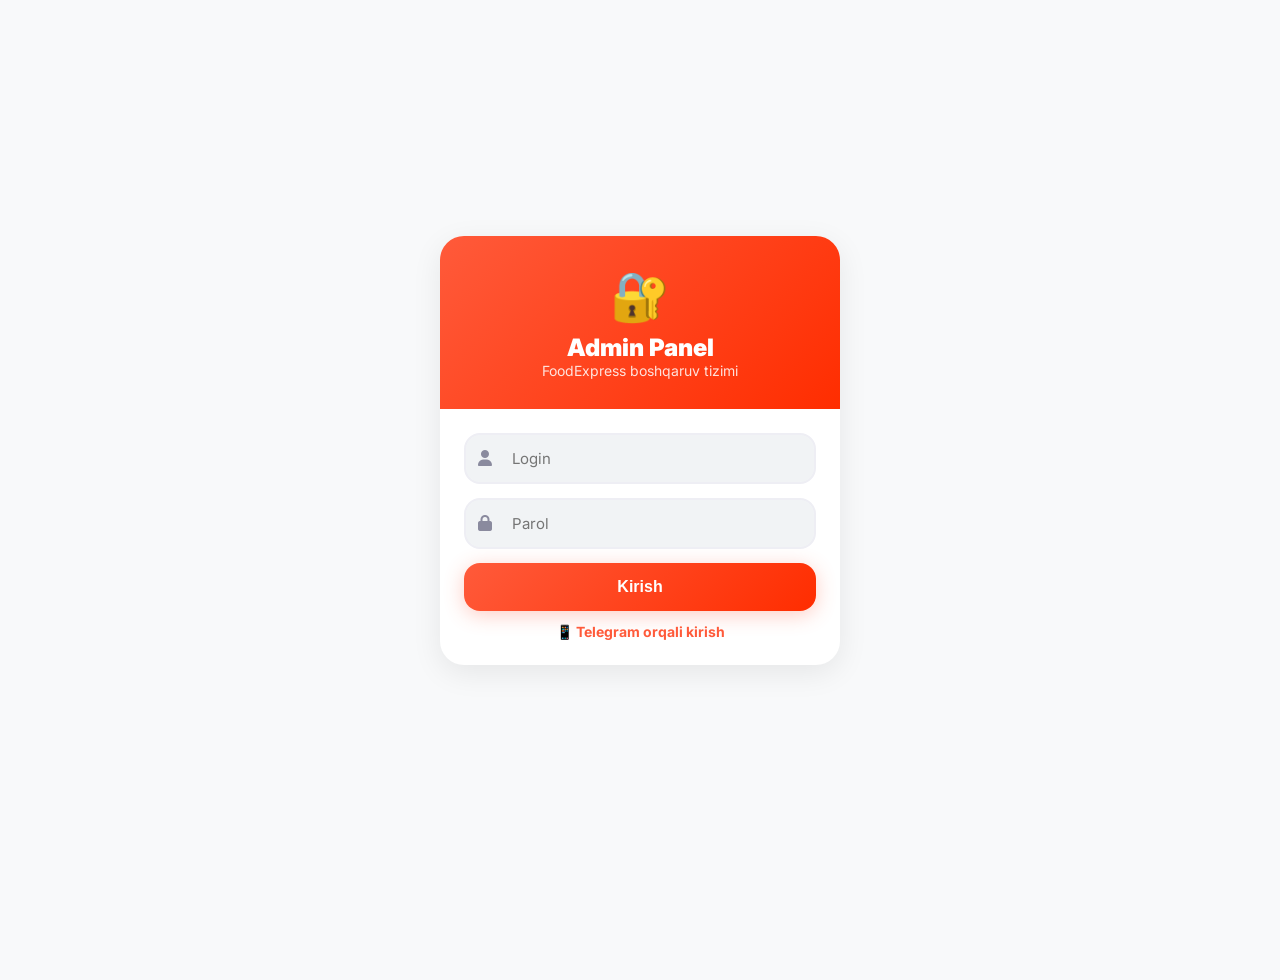
==== commit bdc50e0b: "Add files via upload" ====
--- a/index.html
+++ b/index.html
@@ -3,7 +3,7 @@
 <head>
     <meta charset="UTF-8">
     <meta name="viewport" content="width=device-width, initial-scale=1.0, maximum-scale=1.0, user-scalable=no">
-    <title>🍕 FoodExpress - Onlayn Do'kon</title>
+    <title>🍕 FoodExpress - Admin</title>
     <script src="https://telegram.org/js/telegram-web-app.js"></script>
     <link rel="stylesheet" href="https://cdnjs.cloudflare.com/ajax/libs/font-awesome/6.5.0/css/all.min.css">
     <link href="https://fonts.googleapis.com/css2?family=Inter:wght@400;500;600;700;800;900&display=swap" rel="stylesheet">
@@ -21,9 +21,7 @@
         :root {
             --primary: #FF5A3A;
             --primary-dark: #E64A2E;
-            --primary-light: #FF7A5A;
             --primary-gradient: linear-gradient(135deg, #FF5A3A, #FF2D00);
-            --secondary: #2D3436;
             --bg: #F8F9FA;
             --surface: #FFFFFF;
             --surface-2: #F1F3F5;
@@ -31,114 +29,33 @@
             --text: #1A1A2E;
             --text-2: #4A4A5A;
             --text-3: #8A8A9E;
-            --text-4: #B0B0C4;
             --border: #EEEEF4;
             --success: #00C853;
             --warning: #FFB300;
             --danger: #FF1744;
-            --shadow-sm: 0 2px 8px rgba(0,0,0,0.04);
             --shadow: 0 8px 30px rgba(0,0,0,0.08);
-            --shadow-lg: 0 20px 60px rgba(0,0,0,0.12);
-            --radius-sm: 10px;
             --radius: 16px;
             --radius-lg: 24px;
-            --radius-xl: 32px;
-            --safe-bottom: env(safe-area-inset-bottom, 0px);
         }
 
         body {
             font-family: 'Inter', -apple-system, sans-serif;
             background: var(--bg);
             color: var(--text);
-            overflow-x: hidden;
-            padding-bottom: calc(100px + var(--safe-bottom));
             min-height: 100vh;
+            padding-bottom: 80px;
         }
 
         /* ============================================
-           SCROLLBAR
-           ============================================ */
-        ::-webkit-scrollbar { width: 4px; height: 4px; }
-        ::-webkit-scrollbar-track { background: transparent; }
-        ::-webkit-scrollbar-thumb { background: var(--primary); border-radius: 10px; }
-
-        /* ============================================
-           PRELOADER
-           ============================================ */
-        #preloader {
-            position: fixed;
-            inset: 0;
-            background: var(--surface);
-            display: flex;
-            flex-direction: column;
-            justify-content: center;
-            align-items: center;
-            z-index: 99999;
-            gap: 20px;
-            transition: opacity 0.5s ease, visibility 0.5s ease;
-        }
-        #preloader.hidden {
-            opacity: 0;
-            visibility: hidden;
-        }
-        #preloader .logo {
-            font-size: 52px;
-            animation: pulse-logo 1.2s ease-in-out infinite;
-        }
-        @keyframes pulse-logo {
-            0%, 100% { transform: scale(1); }
-            50% { transform: scale(1.08); }
-        }
-        #preloader .spinner {
-            width: 40px;
-            height: 40px;
-            border: 4px solid var(--surface-2);
-            border-top-color: var(--primary);
-            border-radius: 50%;
-            animation: spin 0.8s linear infinite;
-        }
-        @keyframes spin {
-            to { transform: rotate(360deg); }
-        }
-        #preloader .load-text {
-            color: var(--text-3);
-            font-size: 14px;
-            font-weight: 500;
-            animation: pulse-text 1.5s ease-in-out infinite;
-        }
-        @keyframes pulse-text {
-            0%, 100% { opacity: 0.5; }
-            50% { opacity: 1; }
-        }
-        #preloader .progress-bar {
-            width: 200px;
-            height: 4px;
-            background: var(--surface-2);
-            border-radius: 4px;
-            overflow: hidden;
-        }
-        #preloader .progress-bar .fill {
-            height: 100%;
-            background: var(--primary-gradient);
-            border-radius: 4px;
-            width: 0%;
-            animation: progress 3s ease forwards;
-        }
-        @keyframes progress {
-            0% { width: 0%; }
-            100% { width: 100%; }
-        }
-
-        /* ============================================
-           AUTH PAGE
+           AUTH
            ============================================ */
         #authPage {
             display: none;
             min-height: 100vh;
-            background: var(--bg);
-            padding: 30px 20px;
             justify-content: center;
             align-items: center;
+            padding: 20px;
+            background: var(--bg);
         }
         #authPage.active { display: flex; }
 
@@ -149,33 +66,26 @@
             width: 100%;
             max-width: 400px;
             overflow: hidden;
-            position: relative;
         }
 
         .auth-header {
             background: var(--primary-gradient);
-            padding: 30px 24px 24px;
+            padding: 30px 24px;
             color: white;
             text-align: center;
         }
-        .auth-header .logo {
-            font-size: 48px;
-        }
+        .auth-header .logo { font-size: 48px; }
         .auth-header .title {
             font-size: 24px;
             font-weight: 900;
             margin-top: 8px;
-            letter-spacing: -0.5px;
         }
         .auth-header .sub {
             font-size: 14px;
             opacity: 0.85;
-            margin-top: 4px;
-        }
-
-        .auth-body {
-            padding: 24px;
-        }
+        }
+
+        .auth-body { padding: 24px; }
         .auth-body .input-group {
             position: relative;
             margin-bottom: 14px;
@@ -186,7 +96,6 @@
             top: 50%;
             transform: translateY(-50%);
             color: var(--text-3);
-            font-size: 16px;
         }
         .auth-body .input-group input {
             width: 100%;
@@ -196,7 +105,6 @@
             font-size: 15px;
             font-family: inherit;
             outline: none;
-            transition: border 0.2s;
             background: var(--surface-2);
         }
         .auth-body .input-group input:focus {
@@ -213,30 +121,9 @@
             font-size: 16px;
             font-weight: 700;
             cursor: pointer;
-            transition: all 0.2s;
             box-shadow: 0 4px 20px rgba(255, 90, 58, 0.3);
         }
         .auth-body .btn-primary:active { transform: scale(0.97); }
-
-        .auth-body .social-login {
-            display: flex;
-            justify-content: center;
-            gap: 12px;
-            margin-top: 16px;
-        }
-        .auth-body .social-login button {
-            width: 44px;
-            height: 44px;
-            border-radius: 50%;
-            border: 2px solid var(--border);
-            background: var(--surface);
-            font-size: 18px;
-            cursor: pointer;
-            transition: all 0.2s;
-        }
-        .auth-body .social-login button:active { transform: scale(0.9); }
-        .auth-body .social-login button.telegram { color: #0088cc; }
-        .auth-body .social-login button.google { color: #DB4437; }
 
         .auth-body .switch-btn {
             background: none;
@@ -247,48 +134,43 @@
             font-size: 14px;
             font-family: inherit;
             margin-top: 12px;
-            display: block;
             width: 100%;
             text-align: center;
         }
 
         /* ============================================
-           MAIN APP
+           ADMIN PANEL
            ============================================ */
-        #mainApp {
+        #adminApp {
             display: none;
         }
-        #mainApp.active { display: block; }
+        #adminApp.active { display: block; }
 
         /* ===== HEADER ===== */
-        .app-header {
+        .admin-header {
             background: var(--surface);
-            padding: 14px 16px 10px;
+            padding: 16px 20px;
             position: sticky;
             top: 0;
             z-index: 100;
-            box-shadow: var(--shadow-sm);
-        }
-        .app-header .top {
+            box-shadow: var(--shadow);
             display: flex;
             justify-content: space-between;
             align-items: center;
-            margin-bottom: 10px;
-        }
-        .app-header .top .greeting {
-            font-size: 13px;
-            color: var(--text-3);
-        }
-        .app-header .top .greeting strong {
-            color: var(--text);
-            font-size: 17px;
-            display: block;
-        }
-        .app-header .top .actions {
+        }
+        .admin-header .logo {
+            font-size: 20px;
+            font-weight: 900;
+            display: flex;
+            align-items: center;
+            gap: 8px;
+        }
+        .admin-header .logo span { color: var(--primary); }
+        .admin-header .actions {
             display: flex;
             gap: 8px;
         }
-        .app-header .top .actions button {
+        .admin-header .actions button {
             width: 38px;
             height: 38px;
             border-radius: 50%;
@@ -296,360 +178,48 @@
             background: var(--surface-2);
             font-size: 16px;
             cursor: pointer;
-            position: relative;
             transition: all 0.2s;
         }
-        .app-header .top .actions button:active { transform: scale(0.9); }
-        .app-header .top .actions button .badge {
-            position: absolute;
-            top: -4px;
-            right: -4px;
-            width: 18px;
-            height: 18px;
-            background: var(--danger);
-            color: white;
-            border-radius: 50%;
-            font-size: 10px;
-            font-weight: 800;
-            display: none;
-            align-items: center;
-            justify-content: center;
-        }
-        .app-header .top .actions button .badge.show { display: flex; }
-
-        /* ===== LOCATION BAR ===== */
-        .location-bar {
+        .admin-header .actions button:active { transform: scale(0.9); }
+
+        /* ===== SIDEBAR / NAV ===== */
+        .admin-nav {
             display: flex;
-            align-items: center;
-            gap: 10px;
-            padding: 10px 14px;
+            overflow-x: auto;
+            padding: 12px 16px;
+            background: var(--surface);
+            border-bottom: 1px solid var(--border);
+            gap: 6px;
+            scrollbar-width: none;
+        }
+        .admin-nav::-webkit-scrollbar { display: none; }
+        .admin-nav .nav-item {
+            padding: 10px 18px;
+            border-radius: var(--radius);
+            border: none;
             background: var(--surface-2);
-            border-radius: var(--radius);
-            margin-bottom: 10px;
-            cursor: pointer;
-            transition: all 0.2s;
-        }
-        .location-bar:active { transform: scale(0.98); }
-        .location-bar .icon {
-            width: 32px;
-            height: 32px;
-            border-radius: 50%;
-            background: var(--primary-gradient);
-            display: flex;
-            align-items: center;
-            justify-content: center;
-            color: white;
-            font-size: 14px;
-        }
-        .location-bar .info { flex: 1; }
-        .location-bar .info .label {
-            font-size: 11px;
-            color: var(--text-3);
-            font-weight: 600;
-            text-transform: uppercase;
-            letter-spacing: 0.3px;
-        }
-        .location-bar .info .address {
-            font-weight: 700;
-            font-size: 14px;
-        }
-        .location-bar .arrow { color: var(--text-3); }
-
-        /* ===== SEARCH ===== */
-        .search-wrap {
-            position: relative;
-        }
-        .search-wrap input {
-            width: 100%;
-            padding: 12px 16px 12px 44px;
-            border: none;
-            border-radius: var(--radius);
-            background: var(--surface-2);
-            font-size: 14px;
-            font-family: inherit;
-            outline: none;
-            transition: all 0.2s;
-        }
-        .search-wrap input:focus {
-            box-shadow: 0 0 0 3px rgba(255, 90, 58, 0.15);
-        }
-        .search-wrap .icon {
-            position: absolute;
-            left: 14px;
-            top: 50%;
-            transform: translateY(-50%);
-            color: var(--text-3);
-        }
-
-        /* ===== CATEGORIES ===== */
-        .cat-section {
-            padding: 16px 16px 8px;
-            background: var(--surface);
-        }
-        .cat-scroll {
-            display: flex;
-            gap: 10px;
-            overflow-x: auto;
-            scrollbar-width: none;
-            padding: 4px 0 12px;
-        }
-        .cat-scroll::-webkit-scrollbar { display: none; }
-        .cat-chip {
-            display: flex;
-            flex-direction: column;
-            align-items: center;
-            gap: 4px;
-            padding: 10px 16px;
-            min-width: 64px;
-            background: var(--surface-2);
-            border: 2px solid transparent;
-            border-radius: var(--radius);
-            cursor: pointer;
-            transition: all 0.2s;
-            font-size: 10px;
-            font-weight: 700;
-            color: var(--text-2);
-            font-family: inherit;
-            white-space: nowrap;
-        }
-        .cat-chip .emoji { font-size: 24px; }
-        .cat-chip.active {
-            background: var(--primary-gradient);
-            color: white;
-            border-color: var(--primary);
-            box-shadow: 0 4px 16px rgba(255, 90, 58, 0.3);
-            transform: translateY(-2px);
-        }
-
-        /* ===== PROMO ===== */
-        .promo-wrap {
-            padding: 0 16px 12px;
-            background: var(--surface);
-        }
-        .promo-scroll {
-            display: flex;
-            gap: 12px;
-            overflow-x: auto;
-            scrollbar-width: none;
-        }
-        .promo-scroll::-webkit-scrollbar { display: none; }
-        .promo-card {
-            min-width: 280px;
-            height: 120px;
-            border-radius: var(--radius-lg);
-            padding: 18px 20px;
-            display: flex;
-            flex-direction: column;
-            justify-content: flex-end;
-            position: relative;
-            overflow: hidden;
-            color: white;
-            cursor: pointer;
-            flex-shrink: 0;
-        }
-        .promo-card::after {
-            content: '';
-            position: absolute;
-            inset: 0;
-            background: linear-gradient(to top, rgba(0,0,0,0.5), transparent);
-        }
-        .promo-card > * { position: relative; z-index: 1; }
-        .promo-card .tag {
-            position: absolute;
-            top: 12px;
-            left: 12px;
-            background: rgba(255,255,255,0.95);
-            color: var(--primary);
-            padding: 3px 12px;
-            border-radius: 12px;
-            font-size: 10px;
-            font-weight: 800;
-            text-transform: uppercase;
-        }
-        .promo-card .title { font-size: 18px; font-weight: 900; }
-        .promo-card .desc { font-size: 12px; opacity: 0.85; }
-
-        .promo-card.p1 { background: linear-gradient(135deg, #FF5A3A, #FF2D00); }
-        .promo-card.p2 { background: linear-gradient(135deg, #667EEA, #764BA2); }
-        .promo-card.p3 { background: linear-gradient(135deg, #11998E, #38EF7D); }
-
-        /* ===== SECTION ===== */
-        .section {
-            padding: 16px 0;
-            background: var(--surface);
-            margin-top: 8px;
-        }
-        .section-header {
-            display: flex;
-            justify-content: space-between;
-            align-items: center;
-            padding: 0 16px 12px;
-        }
-        .section-title {
-            font-size: 20px;
-            font-weight: 900;
-            letter-spacing: -0.3px;
-        }
-        .section-link {
-            color: var(--primary);
             font-size: 13px;
             font-weight: 700;
             cursor: pointer;
-        }
-
-        /* ===== MENU GRID ===== */
-        .menu-grid {
-            display: grid;
-            grid-template-columns: repeat(2, 1fr);
-            gap: 12px;
-            padding: 0 16px;
-        }
-        .menu-item {
-            background: var(--surface);
-            border-radius: var(--radius);
-            overflow: hidden;
-            border: 1px solid var(--border);
-            cursor: pointer;
+            white-space: nowrap;
+            font-family: inherit;
             transition: all 0.2s;
-        }
-        .menu-item:active { transform: scale(0.96); }
-        .menu-item .image {
-            height: 120px;
-            background: linear-gradient(135deg, #FFF0E8, #FFE0D0);
-            display: flex;
-            align-items: center;
-            justify-content: center;
-            font-size: 48px;
-            position: relative;
-        }
-        .menu-item .image .tag {
-            position: absolute;
-            top: 8px;
-            left: 8px;
-            background: var(--danger);
-            color: white;
-            padding: 2px 10px;
-            border-radius: 8px;
-            font-size: 10px;
-            font-weight: 800;
-        }
-        .menu-item .body {
-            padding: 12px;
-        }
-        .menu-item .body .name {
-            font-weight: 700;
-            font-size: 14px;
-        }
-        .menu-item .body .desc {
-            font-size: 12px;
-            color: var(--text-3);
-            margin: 2px 0 6px;
-            display: -webkit-box;
-            -webkit-line-clamp: 1;
-            -webkit-box-orient: vertical;
-            overflow: hidden;
-        }
-        .menu-item .body .bottom {
-            display: flex;
-            justify-content: space-between;
-            align-items: center;
-        }
-        .menu-item .body .price {
-            font-weight: 900;
-            font-size: 15px;
-            color: var(--primary);
-        }
-        .menu-item .body .old-price {
-            font-size: 12px;
-            color: var(--text-4);
-            text-decoration: line-through;
-            margin-left: 4px;
-        }
-        .menu-item .body .add-btn {
-            width: 30px;
-            height: 30px;
-            border-radius: 50%;
-            border: none;
+            color: var(--text-2);
+        }
+        .admin-nav .nav-item.active {
             background: var(--primary-gradient);
             color: white;
-            font-size: 16px;
-            cursor: pointer;
-            display: flex;
-            align-items: center;
-            justify-content: center;
-            box-shadow: 0 4px 12px rgba(255, 90, 58, 0.3);
-            transition: all 0.2s;
-        }
-        .menu-item .body .add-btn:active { transform: scale(0.85); }
-
-        /* ===== CART FLOAT ===== */
-        .cart-float {
-            position: fixed;
-            bottom: calc(85px + var(--safe-bottom));
-            left: 16px;
-            right: 16px;
-            background: var(--text);
-            color: white;
-            padding: 14px 18px;
-            border-radius: var(--radius-xl);
-            display: none;
-            align-items: center;
-            justify-content: space-between;
-            z-index: 1000;
-            box-shadow: var(--shadow-lg);
-            animation: slideUp 0.3s ease;
-        }
-        @keyframes slideUp {
-            from { transform: translateY(80px); opacity: 0; }
-            to { transform: translateY(0); opacity: 1; }
-        }
-        .cart-float.show { display: flex; }
-        .cart-float .left {
-            display: flex;
-            align-items: center;
-            gap: 12px;
-        }
-        .cart-float .left .count {
-            width: 28px;
-            height: 28px;
-            border-radius: 50%;
-            background: var(--primary);
-            display: flex;
-            align-items: center;
-            justify-content: center;
-            font-size: 13px;
-            font-weight: 900;
-        }
-        .cart-float .left .info .label {
-            font-size: 11px;
-            opacity: 0.5;
-        }
-        .cart-float .left .info .total {
-            font-weight: 800;
-            font-size: 16px;
-        }
-        .cart-float .right button {
-            background: var(--primary-gradient);
-            color: white;
-            border: none;
-            padding: 10px 20px;
-            border-radius: var(--radius);
-            font-size: 14px;
-            font-weight: 700;
-            cursor: pointer;
-            transition: all 0.2s;
-        }
-        .cart-float .right button:active { transform: scale(0.95); }
-
-        /* ============================================
-           PAGES
-           ============================================ */
-        .page {
+            box-shadow: 0 4px 16px rgba(255, 90, 58, 0.3);
+        }
+        .admin-nav .nav-item:active { transform: scale(0.95); }
+
+        /* ===== PAGES ===== */
+        .admin-page {
             display: none;
             padding: 16px;
             animation: fadeUp 0.3s ease;
         }
-        .page.active { display: block; }
+        .admin-page.active { display: block; }
         @keyframes fadeUp {
             from { opacity: 0; transform: translateY(12px); }
             to { opacity: 1; transform: translateY(0); }
@@ -660,230 +230,98 @@
             font-weight: 900;
             margin-bottom: 16px;
             letter-spacing: -0.3px;
-        }
-
-        /* ===== ORDERS ===== */
-        .order-card {
+            display: flex;
+            align-items: center;
+            gap: 10px;
+        }
+
+        /* ===== STATS CARDS ===== */
+        .stats-grid {
+            display: grid;
+            grid-template-columns: repeat(2, 1fr);
+            gap: 12px;
+            margin-bottom: 20px;
+        }
+        .stat-card {
             background: var(--surface);
             border-radius: var(--radius);
             padding: 16px;
             border: 1px solid var(--border);
-            margin-bottom: 12px;
-        }
-        .order-card .top {
-            display: flex;
-            justify-content: space-between;
+        }
+        .stat-card .value {
+            font-size: 28px;
+            font-weight: 900;
+            color: var(--primary);
+        }
+        .stat-card .label {
+            font-size: 13px;
+            color: var(--text-3);
+            font-weight: 600;
+        }
+        .stat-card .icon {
+            font-size: 24px;
+            opacity: 0.2;
+            float: right;
+        }
+
+        /* ===== TABLE ===== */
+        .table-wrap {
+            background: var(--surface);
+            border-radius: var(--radius);
+            border: 1px solid var(--border);
+            overflow: hidden;
+        }
+        .table-wrap .row {
+            display: grid;
+            grid-template-columns: 80px 1fr 100px 120px;
+            padding: 12px 16px;
+            border-bottom: 1px solid var(--border);
             align-items: center;
-            margin-bottom: 8px;
-        }
-        .order-card .top .id {
+            gap: 8px;
+        }
+        .table-wrap .row.header {
+            background: var(--surface-2);
             font-weight: 700;
-            font-size: 15px;
-        }
-        .order-card .top .status {
-            padding: 3px 12px;
-            border-radius: 10px;
+            font-size: 12px;
+            color: var(--text-3);
+            text-transform: uppercase;
+            letter-spacing: 0.3px;
+        }
+        .table-wrap .row:last-child { border-bottom: none; }
+        .table-wrap .row .status {
+            padding: 4px 10px;
+            border-radius: 8px;
             font-size: 11px;
             font-weight: 700;
+            text-align: center;
         }
         .status-new { background: #FFF0E0; color: var(--primary); }
         .status-ready { background: #FFF3E0; color: #E65100; }
         .status-delivering { background: #E3F2FD; color: #0D47A1; }
         .status-delivered { background: #E8F5E9; color: var(--success); }
-        .order-card .items {
-            font-size: 13px;
-            color: var(--text-2);
-            margin-bottom: 8px;
-        }
-        .order-card .bottom {
-            display: flex;
-            justify-content: space-between;
-            align-items: center;
-            padding-top: 8px;
-            border-top: 1px solid var(--border);
-        }
-        .order-card .bottom .total {
-            font-weight: 900;
-            font-size: 16px;
-        }
-        .order-card .bottom .date {
-            font-size: 12px;
-            color: var(--text-3);
-        }
-
-        /* ===== PROFILE ===== */
-        .profile-card {
-            background: var(--surface);
-            border-radius: var(--radius-lg);
-            padding: 24px;
-            border: 1px solid var(--border);
-            text-align: center;
-        }
-        .profile-card .avatar {
-            font-size: 60px;
-            margin-bottom: 8px;
-        }
-        .profile-card .name {
-            font-size: 20px;
-            font-weight: 900;
-        }
-        .profile-card .phone {
-            color: var(--text-3);
-            font-size: 14px;
-        }
-        .profile-card .stats {
-            display: flex;
-            justify-content: center;
-            gap: 30px;
-            margin-top: 16px;
-        }
-        .profile-card .stats .stat .value {
-            font-size: 20px;
-            font-weight: 900;
-            color: var(--primary);
-        }
-        .profile-card .stats .stat .label {
-            font-size: 12px;
-            color: var(--text-3);
-        }
-
-        .profile-menu {
-            margin-top: 16px;
-        }
-        .profile-menu .item {
-            display: flex;
-            align-items: center;
-            gap: 14px;
-            padding: 14px 16px;
-            background: var(--surface);
-            border-radius: var(--radius);
-            border: 1px solid var(--border);
-            margin-bottom: 8px;
-            cursor: pointer;
-            transition: all 0.2s;
-        }
-        .profile-menu .item:active { transform: scale(0.98); }
-        .profile-menu .item .icon {
-            width: 36px;
-            height: 36px;
-            border-radius: 50%;
-            background: var(--surface-2);
-            display: flex;
-            align-items: center;
-            justify-content: center;
-            font-size: 16px;
-        }
-        .profile-menu .item .text { flex: 1; }
-        .profile-menu .item .text .title {
-            font-weight: 700;
-            font-size: 14px;
-        }
-        .profile-menu .item .text .desc {
-            font-size: 12px;
-            color: var(--text-3);
-        }
-        .profile-menu .item .arrow {
-            color: var(--text-4);
-        }
-
-        /* ============================================
-           CHECKOUT SHEET
-           ============================================ */
-        .sheet-overlay {
-            display: none;
-            position: fixed;
-            inset: 0;
-            background: rgba(0,0,0,0.5);
-            z-index: 2000;
-            align-items: flex-end;
-            backdrop-filter: blur(8px);
-        }
-        .sheet-overlay.active { display: flex; }
-        .sheet {
-            background: var(--surface);
-            border-radius: var(--radius-xl) var(--radius-xl) 0 0;
-            width: 100%;
-            max-height: 92vh;
-            overflow-y: auto;
-            padding: 24px 20px 32px;
-            animation: slideUp 0.4s ease;
-        }
-        .sheet .handle {
-            width: 40px;
-            height: 4px;
-            background: var(--surface-3);
-            border-radius: 4px;
-            margin: 0 auto 16px;
-        }
-        .sheet .header {
-            display: flex;
-            justify-content: space-between;
-            align-items: center;
-            margin-bottom: 16px;
-        }
-        .sheet .header .title {
-            font-size: 22px;
-            font-weight: 900;
-        }
-        .sheet .header .close {
-            width: 36px;
-            height: 36px;
+        .status-cancelled { background: #FFEBEE; color: var(--danger); }
+
+        .table-wrap .row .actions button {
+            width: 28px;
+            height: 28px;
             border-radius: 50%;
             border: none;
-            background: var(--surface-2);
-            font-size: 18px;
+            font-size: 12px;
             cursor: pointer;
-        }
-
-        .cart-item-row {
-            display: flex;
-            align-items: center;
-            gap: 12px;
-            padding: 12px 0;
-            border-bottom: 1px solid var(--border);
-        }
-        .cart-item-row .emoji {
-            font-size: 28px;
-        }
-        .cart-item-row .info { flex: 1; }
-        .cart-item-row .info .name {
-            font-weight: 700;
-            font-size: 14px;
-        }
-        .cart-item-row .info .price {
-            font-size: 13px;
-            color: var(--text-3);
-        }
-        .cart-item-row .qty-control {
-            display: flex;
-            align-items: center;
-            gap: 6px;
-            background: var(--surface-2);
-            padding: 3px;
-            border-radius: 10px;
-        }
-        .cart-item-row .qty-control button {
-            width: 28px;
-            height: 28px;
-            border-radius: 8px;
-            border: none;
-            background: var(--surface);
-            font-size: 14px;
-            cursor: pointer;
-            font-weight: 700;
-        }
-        .cart-item-row .qty-control button:active { transform: scale(0.9); }
-        .cart-item-row .qty-control span {
-            font-weight: 800;
-            min-width: 20px;
-            text-align: center;
-            font-size: 14px;
-        }
-
-        .sheet .form-group {
+            margin: 0 2px;
+            transition: all 0.2s;
+        }
+        .table-wrap .row .actions button:active { transform: scale(0.9); }
+        .table-wrap .row .actions .btn-success { background: #E8F5E9; color: var(--success); }
+        .table-wrap .row .actions .btn-warning { background: #FFF3E0; color: #E65100; }
+        .table-wrap .row .actions .btn-danger { background: #FFEBEE; color: var(--danger); }
+        .table-wrap .row .actions .btn-info { background: #E3F2FD; color: #0D47A1; }
+
+        /* ===== FORM ===== */
+        .form-group {
             margin-bottom: 14px;
         }
-        .sheet .form-group label {
+        .form-group label {
             display: block;
             font-size: 12px;
             font-weight: 700;
@@ -892,9 +330,9 @@
             text-transform: uppercase;
             letter-spacing: 0.3px;
         }
-        .sheet .form-group input,
-        .sheet .form-group textarea,
-        .sheet .form-group select {
+        .form-group input,
+        .form-group textarea,
+        .form-group select {
             width: 100%;
             padding: 13px 16px;
             border: 2px solid var(--border);
@@ -905,472 +343,374 @@
             transition: all 0.2s;
             background: var(--surface);
         }
-        .sheet .form-group input:focus,
-        .sheet .form-group textarea:focus {
+        .form-group input:focus,
+        .form-group textarea:focus {
             border-color: var(--primary);
         }
-        .sheet .form-group textarea {
+        .form-group textarea {
             resize: vertical;
-            min-height: 50px;
-        }
-        .sheet .form-group .row {
-            display: grid;
-            grid-template-columns: 1fr 1fr;
-            gap: 12px;
-        }
-
-        .sheet .btn-checkout {
-            width: 100%;
-            padding: 16px;
+            min-height: 60px;
+        }
+
+        .btn-primary {
+            padding: 14px 24px;
             background: var(--primary-gradient);
             color: white;
             border: none;
             border-radius: var(--radius);
-            font-size: 17px;
-            font-weight: 800;
-            cursor: pointer;
-            box-shadow: 0 4px 20px rgba(255, 90, 58, 0.3);
-            transition: all 0.2s;
-            margin-top: 8px;
-        }
-        .sheet .btn-checkout:active { transform: scale(0.97); }
-
-        /* ============================================
-           SUCCESS SHEET
-           ============================================ */
-        .success-wrap {
-            text-align: center;
-            padding: 40px 20px;
-        }
-        .success-wrap .circle {
-            width: 80px;
-            height: 80px;
-            margin: 0 auto 16px;
-            background: linear-gradient(135deg, var(--success), #00E676);
-            border-radius: 50%;
-            display: flex;
-            align-items: center;
-            justify-content: center;
-            font-size: 36px;
-            color: white;
-            animation: scaleIn 0.5s ease;
-        }
-        @keyframes scaleIn {
-            0% { transform: scale(0); }
-            70% { transform: scale(1.1); }
-            100% { transform: scale(1); }
-        }
-        .success-wrap .title {
-            font-size: 24px;
-            font-weight: 900;
-        }
-        .success-wrap .desc {
-            color: var(--text-3);
-            font-size: 14px;
-            margin: 4px 0 20px;
-        }
-        .success-wrap .order-id {
-            display: inline-block;
-            background: var(--surface-2);
-            padding: 12px 28px;
-            border-radius: var(--radius);
-            font-size: 20px;
-            font-weight: 900;
-            color: var(--primary);
-            font-family: monospace;
-            letter-spacing: 1px;
-        }
-
-        /* ============================================
-           TAB BAR
-           ============================================ */
-        .tab-bar {
-            position: fixed;
-            bottom: 0;
-            left: 0;
-            right: 0;
-            background: var(--surface);
-            display: none;
-            justify-content: space-around;
-            padding: 8px 0 calc(12px + var(--safe-bottom));
-            border-top: 1px solid var(--border);
-            z-index: 999;
-            box-shadow: 0 -4px 20px rgba(0,0,0,0.04);
-        }
-        .tab-bar.active { display: flex; }
-        .tab-bar .tab-btn {
-            display: flex;
-            flex-direction: column;
-            align-items: center;
-            gap: 2px;
-            padding: 4px 12px;
-            background: none;
-            border: none;
-            color: var(--text-4);
-            font-size: 10px;
+            font-size: 15px;
             font-weight: 700;
             cursor: pointer;
             transition: all 0.2s;
-            font-family: inherit;
-            position: relative;
-        }
-        .tab-bar .tab-btn .icon {
-            font-size: 22px;
+            box-shadow: 0 4px 16px rgba(255, 90, 58, 0.3);
+        }
+        .btn-primary:active { transform: scale(0.97); }
+        .btn-secondary {
+            padding: 14px 24px;
+            background: var(--surface-2);
+            color: var(--text);
+            border: none;
+            border-radius: var(--radius);
+            font-size: 15px;
+            font-weight: 700;
+            cursor: pointer;
             transition: all 0.2s;
         }
-        .tab-bar .tab-btn.active {
-            color: var(--primary);
-        }
-        .tab-bar .tab-btn.active .icon {
-            transform: translateY(-2px);
-        }
-        .tab-bar .tab-btn .badge {
-            position: absolute;
-            top: -2px;
-            right: 0;
-            width: 18px;
-            height: 18px;
+        .btn-secondary:active { transform: scale(0.97); }
+        .btn-danger {
+            padding: 14px 24px;
             background: var(--danger);
             color: white;
+            border: none;
+            border-radius: var(--radius);
+            font-size: 15px;
+            font-weight: 700;
+            cursor: pointer;
+            transition: all 0.2s;
+        }
+        .btn-danger:active { transform: scale(0.97); }
+
+        .form-row {
+            display: grid;
+            grid-template-columns: 1fr 1fr;
+            gap: 12px;
+        }
+
+        /* ===== MENU ITEMS ===== */
+        .menu-item-admin {
+            display: flex;
+            align-items: center;
+            gap: 14px;
+            padding: 12px 16px;
+            background: var(--surface);
+            border-radius: var(--radius);
+            border: 1px solid var(--border);
+            margin-bottom: 8px;
+        }
+        .menu-item-admin .emoji { font-size: 32px; }
+        .menu-item-admin .info { flex: 1; }
+        .menu-item-admin .info .name {
+            font-weight: 700;
+            font-size: 15px;
+        }
+        .menu-item-admin .info .price {
+            color: var(--primary);
+            font-weight: 800;
+        }
+        .menu-item-admin .info .category {
+            font-size: 12px;
+            color: var(--text-3);
+        }
+        .menu-item-admin .actions button {
+            width: 32px;
+            height: 32px;
             border-radius: 50%;
-            font-size: 10px;
-            font-weight: 800;
-            display: none;
-            align-items: center;
-            justify-content: center;
-        }
-        .tab-bar .tab-btn .badge.show { display: flex; }
+            border: none;
+            font-size: 14px;
+            cursor: pointer;
+            margin: 0 2px;
+            transition: all 0.2s;
+        }
+        .menu-item-admin .actions button:active { transform: scale(0.9); }
+        .menu-item-admin .actions .btn-edit { background: #E3F2FD; color: #0D47A1; }
+        .menu-item-admin .actions .btn-delete { background: #FFEBEE; color: var(--danger); }
+
+        /* ===== TOGGLE ===== */
+        .toggle {
+            position: relative;
+            width: 44px;
+            height: 24px;
+            background: var(--surface-3);
+            border-radius: 12px;
+            cursor: pointer;
+            transition: all 0.3s;
+        }
+        .toggle.active {
+            background: var(--success);
+        }
+        .toggle .dot {
+            position: absolute;
+            top: 2px;
+            left: 2px;
+            width: 20px;
+            height: 20px;
+            background: white;
+            border-radius: 50%;
+            transition: all 0.3s;
+            box-shadow: 0 2px 4px rgba(0,0,0,0.2);
+        }
+        .toggle.active .dot {
+            left: 22px;
+        }
 
         /* ============================================
            RESPONSIVE
            ============================================ */
-        @media (max-width: 400px) {
-            .menu-grid { gap: 10px; }
-            .menu-item .image { height: 100px; font-size: 40px; }
-            .promo-card { min-width: 220px; height: 100px; }
-            .promo-card .title { font-size: 15px; }
-            .section-title { font-size: 17px; }
-        }
-
-        @media (min-width: 600px) {
-            .menu-grid { grid-template-columns: repeat(3, 1fr); }
-            .promo-card { min-width: 320px; }
-        }
-
-        /* ============================================
-           UTILITY
-           ============================================ */
-        .hidden { display: none !important; }
-        .mt-8 { margin-top: 8px; }
-        .mt-16 { margin-top: 16px; }
-        .text-center { text-align: center; }
+        @media (max-width: 500px) {
+            .stats-grid { grid-template-columns: 1fr 1fr; }
+            .table-wrap .row {
+                grid-template-columns: 60px 1fr 80px;
+                font-size: 13px;
+            }
+            .table-wrap .row .actions {
+                display: flex;
+                gap: 4px;
+            }
+            .form-row { grid-template-columns: 1fr; }
+        }
+
+        /* ===== EMPTY ===== */
+        .empty-state {
+            text-align: center;
+            padding: 60px 20px;
+            color: var(--text-3);
+        }
+        .empty-state .icon { font-size: 60px; margin-bottom: 12px; }
+        .empty-state .title {
+            font-weight: 700;
+            font-size: 18px;
+            color: var(--text);
+        }
     </style>
 </head>
 <body>
 
     <!-- ==========================================
-    1. PRELOADER
+    AUTH PAGE
     ========================================== -->
-    <div id="preloader">
-        <div class="logo">🍕</div>
-        <div class="spinner"></div>
-        <div class="load-text">FoodExpress yuklanmoqda...</div>
-        <div class="progress-bar">
-            <div class="fill"></div>
+    <div id="authPage" class="active">
+        <div class="auth-container">
+            <div class="auth-header">
+                <div class="logo">🔐</div>
+                <div class="title">Admin Panel</div>
+                <div class="sub">FoodExpress boshqaruv tizimi</div>
+            </div>
+            <div class="auth-body">
+                <div class="input-group">
+                    <span class="icon"><i class="fas fa-user"></i></span>
+                    <input type="text" placeholder="Login" id="adminLogin">
+                </div>
+                <div class="input-group">
+                    <span class="icon"><i class="fas fa-lock"></i></span>
+                    <input type="password" placeholder="Parol" id="adminPassword">
+                </div>
+                <button class="btn-primary" onclick="adminLogin()">Kirish</button>
+                <button class="switch-btn" onclick="checkTelegramAuth()">📱 Telegram orqali kirish</button>
+            </div>
         </div>
     </div>
 
     <!-- ==========================================
-    2. AUTH PAGE
+    ADMIN APP
     ========================================== -->
-    <div id="authPage">
-        <div class="auth-container">
-            <div class="auth-header">
-                <div class="logo">🍕</div>
-                <div class="title">FoodExpress</div>
-                <div class="sub">Onlayn restoran yetkazib berish</div>
-            </div>
-            <div class="auth-body" id="authBody">
-                <!-- Login Form -->
-                <div id="loginForm">
-                    <div class="input-group">
-                        <span class="icon"><i class="fas fa-user"></i></span>
-                        <input type="text" placeholder="Ismingiz" id="loginName">
-                    </div>
-                    <div class="input-group">
-                        <span class="icon"><i class="fas fa-phone"></i></span>
-                        <input type="tel" placeholder="+998 90 123 45 67" id="loginPhone">
-                    </div>
-                    <button class="btn-primary" onclick="handleLogin()">Kirish</button>
-                    <div class="social-login">
-                        <button class="telegram" onclick="loginWithTelegram()"><i class="fab fa-telegram-plane"></i></button>
-                        <button class="google"><i class="fab fa-google"></i></button>
-                    </div>
-                    <button class="switch-btn" onclick="showRegister()">Ro'yxatdan o'tish →</button>
+    <div id="adminApp">
+        <!-- HEADER -->
+        <div class="admin-header">
+            <div class="logo">🍕 <span>Admin</span></div>
+            <div class="actions">
+                <button onclick="logout()"><i class="fas fa-sign-out-alt"></i></button>
+            </div>
+        </div>
+
+        <!-- NAV -->
+        <div class="admin-nav">
+            <button class="nav-item active" data-page="dashboard" onclick="switchPage('dashboard')">
+                <i class="fas fa-chart-pie"></i> Dashboard
+            </button>
+            <button class="nav-item" data-page="orders" onclick="switchPage('orders')">
+                <i class="fas fa-receipt"></i> Buyurtmalar
+            </button>
+            <button class="nav-item" data-page="menu" onclick="switchPage('menu')">
+                <i class="fas fa-utensils"></i> Menyu
+            </button>
+            <button class="nav-item" data-page="users" onclick="switchPage('users')">
+                <i class="fas fa-users"></i> Foydalanuvchilar
+            </button>
+            <button class="nav-item" data-page="broadcast" onclick="switchPage('broadcast')">
+                <i class="fas fa-bullhorn"></i> Xabar
+            </button>
+            <button class="nav-item" data-page="settings" onclick="switchPage('settings')">
+                <i class="fas fa-cog"></i> Sozlamalar
+            </button>
+        </div>
+
+        <!-- PAGE: Dashboard -->
+        <div class="admin-page active" id="page-dashboard">
+            <div class="page-title"><i class="fas fa-chart-pie" style="color:var(--primary);"></i> Dashboard</div>
+
+            <div class="stats-grid">
+                <div class="stat-card">
+                    <div class="icon"><i class="fas fa-shopping-bag"></i></div>
+                    <div class="value" id="statNew">0</div>
+                    <div class="label">🆕 Yangi buyurtmalar</div>
                 </div>
-
-                <!-- Register Form -->
-                <div id="registerForm" style="display:none;">
-                    <div class="input-group">
-                        <span class="icon"><i class="fas fa-user"></i></span>
-                        <input type="text" placeholder="Ismingiz" id="regName">
-                    </div>
-                    <div class="input-group">
-                        <span class="icon"><i class="fas fa-phone"></i></span>
-                        <input type="tel" placeholder="+998 90 123 45 67" id="regPhone">
-                    </div>
-                    <div class="input-group">
-                        <span class="icon"><i class="fas fa-envelope"></i></span>
-                        <input type="email" placeholder="Email (ixtiyoriy)" id="regEmail">
-                    </div>
-                    <button class="btn-primary" onclick="handleRegister()">Ro'yxatdan o'tish</button>
-                    <button class="switch-btn" onclick="showLogin()">← Kirish</button>
+                <div class="stat-card">
+                    <div class="icon"><i class="fas fa-truck"></i></div>
+                    <div class="value" id="statDelivering">0</div>
+                    <div class="label">🚕 Yo'lda</div>
                 </div>
-            </div>
+                <div class="stat-card">
+                    <div class="icon"><i class="fas fa-money-bill"></i></div>
+                    <div class="value" id="statRevenue">0</div>
+                    <div class="label">💰 Bugungi daromad</div>
+                </div>
+                <div class="stat-card">
+                    <div class="icon"><i class="fas fa-users"></i></div>
+                    <div class="value" id="statUsers">0</div>
+                    <div class="label">👥 Jami foydalanuvchilar</div>
+                </div>
+            </div>
+
+            <div class="page-title" style="font-size:18px;margin-top:8px;">📋 So'nggi buyurtmalar</div>
+            <div class="table-wrap" id="recentOrders"></div>
         </div>
-    </div>
-
-    <!-- ==========================================
-    3. MAIN APP
-    ========================================== -->
-    <div id="mainApp">
-
-        <!-- HEADER -->
-        <div class="app-header">
-            <div class="top">
-                <div class="greeting">
-                    <strong id="userName">Mehmon</strong>
-                    <span>Bugun qanday taom istaysiz?</span>
+
+        <!-- PAGE: Orders -->
+        <div class="admin-page" id="page-orders">
+            <div class="page-title"><i class="fas fa-receipt" style="color:var(--primary);"></i> Buyurtmalar</div>
+
+            <div style="display:flex;gap:8px;margin-bottom:16px;flex-wrap:wrap;">
+                <button class="btn-secondary" onclick="filterOrders('all')" style="padding:8px 16px;font-size:13px;">Hammasi</button>
+                <button class="btn-secondary" onclick="filterOrders('new')" style="padding:8px 16px;font-size:13px;">🆕 Yangi</button>
+                <button class="btn-secondary" onclick="filterOrders('ready')" style="padding:8px 16px;font-size:13px;">🔥 Tayyor</button>
+                <button class="btn-secondary" onclick="filterOrders('delivering')" style="padding:8px 16px;font-size:13px;">🚕 Yo'lda</button>
+                <button class="btn-secondary" onclick="filterOrders('delivered')" style="padding:8px 16px;font-size:13px;">✅ Yetkazildi</button>
+            </div>
+
+            <div class="table-wrap" id="ordersList">
+                <div class="row header">
+                    <span>#ID</span>
+                    <span>Mijoz / Taomlar</span>
+                    <span>Summa</span>
+                    <span>Holat</span>
                 </div>
-                <div class="actions">
-                    <button onclick="showCheckout()">
-                        <i class="fas fa-shopping-bag"></i>
-                        <span class="badge" id="cartBadge">0</span>
-                    </button>
-                    <button onclick="logout()">
-                        <i class="fas fa-sign-out-alt"></i>
-                    </button>
+            </div>
+        </div>
+
+        <!-- PAGE: Menu -->
+        <div class="admin-page" id="page-menu">
+            <div class="page-title"><i class="fas fa-utensils" style="color:var(--primary);"></i> Menyu boshqaruvi</div>
+
+            <button class="btn-primary" onclick="showAddFood()" style="margin-bottom:16px;">
+                <i class="fas fa-plus"></i> Yangi taom qo'shish
+            </button>
+
+            <div id="menuList"></div>
+        </div>
+
+        <!-- PAGE: Users -->
+        <div class="admin-page" id="page-users">
+            <div class="page-title"><i class="fas fa-users" style="color:var(--primary);"></i> Foydalanuvchilar</div>
+            <div class="table-wrap" id="usersList">
+                <div class="row header">
+                    <span>ID</span>
+                    <span>Ism</span>
+                    <span>Buyurtma</span>
+                    <span>Sarflangan</span>
                 </div>
             </div>
-
-            <!-- Location -->
-            <div class="location-bar" onclick="detectLocation()">
-                <div class="icon"><i class="fas fa-location-dot"></i></div>
-                <div class="info">
-                    <div class="label">Yetkazish manzili</div>
-                    <div class="address" id="userAddress">Manzilni tanlang</div>
+        </div>
+
+        <!-- PAGE: Broadcast -->
+        <div class="admin-page" id="page-broadcast">
+            <div class="page-title"><i class="fas fa-bullhorn" style="color:var(--primary);"></i> Xabar yuborish</div>
+
+            <div class="form-group">
+                <label>📢 Xabar matni</label>
+                <textarea id="broadcastText" rows="6" placeholder="Barcha foydalanuvchilarga yuboriladigan xabarni kiriting..."></textarea>
+            </div>
+            <button class="btn-primary" onclick="sendBroadcast()">
+                <i class="fas fa-paper-plane"></i> Yuborish
+            </button>
+        </div>
+
+        <!-- PAGE: Settings -->
+        <div class="admin-page" id="page-settings">
+            <div class="page-title"><i class="fas fa-cog" style="color:var(--primary);"></i> Sozlamalar</div>
+
+            <div class="form-group">
+                <label>🏪 Restoran nomi</label>
+                <input type="text" id="settingRestaurant" value="FoodExpress">
+            </div>
+            <div class="form-group">
+                <label>📞 Telefon</label>
+                <input type="text" id="settingPhone" value="+998 90 123 45 67">
+            </div>
+            <div class="form-group">
+                <label>📍 Manzil</label>
+                <input type="text" id="settingAddress" value="Toshkent sh., Chilonzor">
+            </div>
+            <div class="form-row">
+                <div class="form-group">
+                    <label>🚕 Yetkazish narxi</label>
+                    <input type="number" id="settingDelivery" value="10000">
                 </div>
-                <div class="arrow"><i class="fas fa-chevron-right"></i></div>
-            </div>
-
-            <!-- Search -->
-            <div class="search-wrap">
-                <span class="icon"><i class="fas fa-search"></i></span>
-                <input type="text" placeholder="Taom, restoran yoki kategoriya qidirish..." id="searchInput" oninput="searchFoods(this.value)">
-            </div>
-        </div>
-
-        <!-- CATEGORIES -->
-        <div class="cat-section">
-            <div class="cat-scroll" id="categories"></div>
-        </div>
-
-        <!-- PROMO -->
-        <div class="promo-wrap">
-            <div class="promo-scroll">
-                <div class="promo-card p1">
-                    <span class="tag">🔥 Aksiya</span>
-                    <div class="title">Birinchi buyurtma -20%</div>
-                    <div class="desc">Promokod: BIRINCHI</div>
+                <div class="form-group">
+                    <label>💰 Bepul yetkazish (so'm)</label>
+                    <input type="number" id="settingFreeFrom" value="100000">
                 </div>
-                <div class="promo-card p2">
-                    <span class="tag">🚕 Bepul</span>
-                    <div class="title">100 000 so'mdan yuqori</div>
-                    <div class="desc">Yetkazish bepul!</div>
-                </div>
-                <div class="promo-card p3">
-                    <span class="tag">🎁 Kombo</span>
-                    <div class="title">3 taom + 1 ichimlik</div>
-                    <div class="desc">Atigi 75 000 so'm</div>
-                </div>
-            </div>
-        </div>
-
-        <!-- PAGE: Home -->
-        <div class="page active" id="page-home">
-            <div class="section-header">
-                <div class="section-title" id="gridTitle">🍽 Barcha taomlar</div>
-            </div>
-            <div class="menu-grid" id="menuGrid"></div>
-        </div>
-
-        <!-- PAGE: Search Results -->
-        <div class="page" id="page-search">
-            <div class="page-title">🔍 Qidiruv natijalari</div>
-            <div id="searchResults"></div>
-        </div>
-
-        <!-- PAGE: Orders -->
-        <div class="page" id="page-orders">
-            <div class="page-title">📋 Buyurtmalarim</div>
-            <div id="ordersList"></div>
-        </div>
-
-        <!-- PAGE: Profile -->
-        <div class="page" id="page-profile">
-            <div class="profile-card">
-                <div class="avatar" id="profileAvatar">👤</div>
-                <div class="name" id="profileName">Mehmon</div>
-                <div class="phone" id="profilePhone">Telefon qo'shilmagan</div>
-                <div class="stats">
-                    <div class="stat">
-                        <div class="value" id="statOrders">0</div>
-                        <div class="label">Buyurtma</div>
-                    </div>
-                    <div class="stat">
-                        <div class="value" id="statSpent">0</div>
-                        <div class="label">Sarflangan</div>
-                    </div>
-                    <div class="stat">
-                        <div class="value" id="statBonus">0</div>
-                        <div class="label">Bonus</div>
-                    </div>
-                </div>
-            </div>
-            <div class="profile-menu">
-                <div class="item" onclick="switchTab('orders')">
-                    <div class="icon"><i class="fas fa-receipt"></i></div>
-                    <div class="text">
-                        <div class="title">Buyurtmalar tarixi</div>
-                        <div class="desc">O'tgan buyurtmalaringiz</div>
-                    </div>
-                    <div class="arrow"><i class="fas fa-chevron-right"></i></div>
-                </div>
-                <div class="item" onclick="showAddressSheet()">
-                    <div class="icon"><i class="fas fa-location-dot"></i></div>
-                    <div class="text">
-                        <div class="title">Manzillarim</div>
-                        <div class="desc">Saqlangan manzillar</div>
-                    </div>
-                    <div class="arrow"><i class="fas fa-chevron-right"></i></div>
-                </div>
-                <div class="item">
-                    <div class="icon"><i class="fas fa-gift"></i></div>
-                    <div class="text">
-                        <div class="title">Bonuslarim</div>
-                        <div class="desc">Sizda <strong id="bonusDisplay">0</strong> ball bor</div>
-                    </div>
-                    <div class="arrow"><i class="fas fa-chevron-right"></i></div>
-                </div>
-                <div class="item" onclick="showCheckout()">
-                    <div class="icon"><i class="fas fa-shopping-bag"></i></div>
-                    <div class="text">
-                        <div class="title">Savat</div>
-                        <div class="desc" id="cartDesc">Hozircha bo'sh</div>
-                    </div>
-                    <div class="arrow"><i class="fas fa-chevron-right"></i></div>
-                </div>
-            </div>
-        </div>
-    </div>
-
-    <!-- ==========================================
-    4. CART FLOAT
-    ========================================== -->
-    <div class="cart-float" id="cartFloat">
-        <div class="left">
-            <div class="count" id="floatCount">0</div>
-            <div class="info">
-                <div class="label">Savat</div>
-                <div class="total" id="floatTotal">0 so'm</div>
-            </div>
-        </div>
-        <div class="right">
-            <button onclick="showCheckout()">Buyurtma</button>
-        </div>
-    </div>
-
-    <!-- ==========================================
-    5. CHECKOUT SHEET
-    ========================================== -->
-    <div class="sheet-overlay" id="checkoutSheet">
-        <div class="sheet">
-            <div class="handle"></div>
-            <div class="header">
-                <div class="title">🛒 Savat</div>
-                <button class="close" onclick="closeSheet('checkoutSheet')"><i class="fas fa-xmark"></i></button>
-            </div>
-            <div id="cartItemsList"></div>
-            <div id="cartTotalDisplay" style="text-align:right;font-weight:900;font-size:18px;padding:12px 0;border-top:2px solid var(--border);margin-top:4px;">
-                Jami: <span style="color:var(--primary);" id="checkoutTotal">0 so'm</span>
-            </div>
-            <div class="form-group">
-                <label><i class="fas fa-phone"></i> Telefon</label>
-                <input type="tel" id="checkoutPhone" placeholder="+998 90 123 45 67">
-            </div>
-            <div class="form-group">
-                <label><i class="fas fa-location-dot"></i> Manzil</label>
-                <textarea id="checkoutAddress" rows="2" placeholder="To'liq manzilni kiriting"></textarea>
-            </div>
-            <div class="form-group">
-                <label><i class="fas fa-credit-card"></i> To'lov usuli</label>
-                <select id="checkoutPayment">
-                    <option value="cash">💵 Naqd pul</option>
-                    <option value="click">💳 Click</option>
-                    <option value="payme">💳 Payme</option>
-                    <option value="card">💳 Karta</option>
-                </select>
-            </div>
-            <div class="form-group">
-                <label><i class="fas fa-pen"></i> Izoh (ixtiyoriy)</label>
-                <input type="text" id="checkoutComment" placeholder="Masalan: 3-qavat, eshik qo'ng'irog'i ishlamaydi">
-            </div>
-            <button class="btn-checkout" onclick="placeOrder()">
-                <i class="fas fa-check-circle"></i> Buyurtmani rasmiylashtirish
+            </div>
+            <button class="btn-primary" onclick="saveSettings()">
+                <i class="fas fa-save"></i> Saqlash
             </button>
         </div>
     </div>
 
     <!-- ==========================================
-    6. SUCCESS SHEET
+    MODAL: Add/Edit Food
     ========================================== -->
-    <div class="sheet-overlay" id="successSheet">
-        <div class="sheet">
-            <div class="success-wrap">
-                <div class="circle"><i class="fas fa-check"></i></div>
-                <div class="title">✅ Buyurtma qabul qilindi!</div>
-                <div class="desc">Tez orada siz bilan bog'lanamiz</div>
-                <div class="order-id" id="orderIdDisplay">#0000</div>
-                <br>
-                <button class="btn-checkout" onclick="closeSheet('successSheet')" style="width:auto;padding:12px 32px;margin-top:8px;">
-                    <i class="fas fa-arrow-left"></i> Davom etish
-                </button>
-            </div>
+    <div style="display:none;position:fixed;inset:0;background:rgba(0,0,0,0.5);z-index:1000;align-items:center;justify-content:center;padding:20px;" id="foodModal">
+        <div style="background:var(--surface);border-radius:var(--radius-lg);padding:24px;width:100%;max-width:420px;max-height:90vh;overflow-y:auto;">
+            <div style="display:flex;justify-content:space-between;align-items:center;margin-bottom:16px;">
+                <h3 id="modalTitle">➕ Yangi taom</h3>
+                <button onclick="closeModal()" style="background:none;border:none;font-size:24px;cursor:pointer;">✕</button>
+            </div>
+            <div class="form-group">
+                <label>🍽 Taom nomi</label>
+                <input type="text" id="foodName" placeholder="Masalan: Osh">
+            </div>
+            <div class="form-group">
+                <label>💰 Narxi</label>
+                <input type="number" id="foodPrice" placeholder="35000">
+            </div>
+            <div class="form-group">
+                <label>📂 Kategoriya</label>
+                <input type="text" id="foodCategory" placeholder="Milliy taom">
+            </div>
+            <div class="form-group">
+                <label>📝 Tavsif</label>
+                <textarea id="foodDesc" rows="2" placeholder="Qo'y go'shti, sabzi, guruch"></textarea>
+            </div>
+            <div class="form-group">
+                <label>😊 Emoji</label>
+                <input type="text" id="foodEmoji" placeholder="🍚">
+            </div>
+            <input type="hidden" id="foodEditId">
+            <button class="btn-primary" onclick="saveFood()" style="width:100%;">
+                <i class="fas fa-check"></i> Saqlash
+            </button>
         </div>
     </div>
-
-    <!-- ==========================================
-    7. TAB BAR
-    ========================================== -->
-    <nav class="tab-bar" id="tabBar">
-        <button class="tab-btn active" data-tab="home" onclick="switchTab('home')">
-            <span class="icon"><i class="fas fa-home"></i></span>
-            <span>Bosh</span>
-        </button>
-        <button class="tab-btn" data-tab="search" onclick="switchTab('search')">
-            <span class="icon"><i class="fas fa-search"></i></span>
-            <span>Qidirish</span>
-        </button>
-        <button class="tab-btn" data-tab="orders" onclick="switchTab('orders')">
-            <span class="icon"><i class="fas fa-receipt"></i></span>
-            <span>Buyurtmalar</span>
-            <span class="badge" id="ordersBadge"></span>
-        </button>
-        <button class="tab-btn" data-tab="profile" onclick="switchTab('profile')">
-            <span class="icon"><i class="fas fa-user"></i></span>
-            <span>Profil</span>
-        </button>
-    </nav>
 
     <script>
         // ============================================
@@ -1385,190 +725,80 @@
         }
 
         // ============================================
-        // USER DATA
-        // ============================================
-        let userData = {
-            name: '',
-            phone: '',
-            address: localStorage.getItem('userAddress') || '',
-            isLoggedIn: localStorage.getItem('isLoggedIn') === 'true',
-            orders: JSON.parse(localStorage.getItem('orders') || '[]'),
-            bonus: parseInt(localStorage.getItem('bonus') || '0')
+        // DATA
+        // ============================================
+        let adminData = {
+            isLoggedIn: localStorage.getItem('adminLoggedIn') === 'true',
+            orders: JSON.parse(localStorage.getItem('adminOrders') || '[]'),
+            menu: JSON.parse(localStorage.getItem('adminMenu') || '[]'),
+            users: JSON.parse(localStorage.getItem('adminUsers') || '[]'),
+            settings: JSON.parse(localStorage.getItem('adminSettings') || '{}')
         };
 
-        // ============================================
-        // MENU DATA
-        // ============================================
-        const menuData = [{
-            id: 1,
-            name: "Osh",
-            price: 35000,
-            oldPrice: 42000,
-            emoji: "🍚",
-            category: "Milliy taomlar",
-            desc: "Qo'y go'shti, sabzi, guruch"
-        }, {
-            id: 2,
-            name: "Shashlik",
-            price: 18000,
-            oldPrice: null,
-            emoji: "🍢",
-            category: "Milliy taomlar",
-            desc: "Mol go'shti, ziravorlar"
-        }, {
-            id: 3,
-            name: "Burger",
-            price: 32000,
-            oldPrice: 38000,
-            emoji: "🍔",
-            category: "Fast Food",
-            desc: "Dabl chizburger, kartoshka"
-        }, {
-            id: 4,
-            name: "Pizza",
-            price: 45000,
-            oldPrice: 55000,
-            emoji: "🍕",
-            category: "Fast Food",
-            desc: "Pepperoni, pishloq"
-        }, {
-            id: 5,
-            name: "Manti",
-            price: 8000,
-            oldPrice: null,
-            emoji: "🥟",
-            category: "Milliy taomlar",
-            desc: "Bug'da pishirilgan"
-        }, {
-            id: 6,
-            name: "Lavash",
-            price: 28000,
-            oldPrice: null,
-            emoji: "🌯",
-            category: "Fast Food",
-            desc: "Tovuq go'shti, sous"
-        }, {
-            id: 7,
-            name: "Lag'mon",
-            price: 28000,
-            oldPrice: null,
-            emoji: "🍜",
-            category: "Milliy taomlar",
-            desc: "Qo'y go'shti, sabzavot"
-        }, {
-            id: 8,
-            name: "Coffee",
-            price: 15000,
-            oldPrice: null,
-            emoji: "☕",
-            category: "Ichimliklar",
-            desc: "Kapuchino"
-        }, {
-            id: 9,
-            name: "Coca-Cola",
-            price: 12000,
-            oldPrice: null,
-            emoji: "🥤",
-            category: "Ichimliklar",
-            desc: "1 litr"
-        }, {
-            id: 10,
-            name: "Tort",
-            price: 25000,
-            oldPrice: null,
-            emoji: "🍰",
-            category: "Desertlar",
-            desc: "Shokoladli tort"
-        }, {
-            id: 11,
-            name: "Moroz",
-            price: 10000,
-            oldPrice: null,
-            emoji: "🍦",
-            category: "Desertlar",
-            desc: "Muzqaymoq"
-        }, {
-            id: 12,
-            name: "Smuzi",
-            price: 18000,
-            oldPrice: 22000,
-            emoji: "🥤",
-            category: "Ichimliklar",
-            desc: "Meva smuzi"
-        }, ];
-
-        let cart = {};
-        let currentCategory = "Barcha taomlar";
-
-        // ============================================
-        // 1. PRELOADER
-        // ============================================
-        setTimeout(() => {
-            document.getElementById('preloader').classList.add('hidden');
-        }, 3500);
-
-        setTimeout(() => {
-            if (userData.isLoggedIn) {
-                showMainApp();
+        let editingFoodId = null;
+        let currentFilter = 'all';
+
+        // ============================================
+        // DEFAULT DATA
+        // ============================================
+        if (!adminData.menu.length) {
+            adminData.menu = [
+                { id: 1, name: "Osh", price: 35000, category: "Milliy taom", desc: "Qo'y go'shti, sabzi, guruch",
+                    emoji: "🍚", available: true },
+                { id: 2, name: "Shashlik", price: 18000, category: "Milliy taom", desc: "Mol go'shti, ziravorlar",
+                    emoji: "🍢", available: true },
+                { id: 3, name: "Burger", price: 32000, category: "Fast Food", desc: "Dabl chizburger", emoji: "🍔",
+                    available: true },
+                { id: 4, name: "Pizza", price: 45000, category: "Fast Food", desc: "Pepperoni", emoji: "🍕",
+                    available: true },
+            ];
+            localStorage.setItem('adminMenu', JSON.stringify(adminData.menu));
+        }
+
+        if (!adminData.orders.length) {
+            adminData.orders = [
+                { id: 1001, user: "Ali", items: "Osh x2, Shashlik x1", total: 88000, status: "new",
+                    date: "2024-01-15 14:30" },
+                { id: 1002, user: "Sardor", items: "Burger x1, Cola x2", total: 56000, status: "delivering",
+                    date: "2024-01-15 13:15" },
+                { id: 1003, user: "Dilshod", items: "Pizza x1", total: 45000, status: "delivered",
+                    date: "2024-01-15 12:00" },
+            ];
+            localStorage.setItem('adminOrders', JSON.stringify(adminData.orders));
+        }
+
+        if (!adminData.users.length) {
+            adminData.users = [
+                { id: 123456, name: "Ali", orders: 5, spent: 250000 },
+                { id: 789012, name: "Sardor", orders: 3, spent: 180000 },
+                { id: 345678, name: "Dilshod", orders: 8, spent: 520000 },
+            ];
+            localStorage.setItem('adminUsers', JSON.stringify(adminData.users));
+        }
+
+        // ============================================
+        // AUTH
+        // ============================================
+        function adminLogin() {
+            const login = document.getElementById('adminLogin').value.trim();
+            const pass = document.getElementById('adminPassword').value.trim();
+
+            if (login === 'admin' && pass === 'admin123') {
+                adminData.isLoggedIn = true;
+                localStorage.setItem('adminLoggedIn', 'true');
+                showAdminApp();
+                if (tg?.showAlert) tg.showAlert('✅ Admin panelga kirdingiz!');
             } else {
-                document.getElementById('authPage').classList.add('active');
-            }
-        }, 3800);
-
-        // ============================================
-        // 2. AUTH
-        // ============================================
-        function showLogin() {
-            document.getElementById('loginForm').style.display = 'block';
-            document.getElementById('registerForm').style.display = 'none';
-        }
-
-        function showRegister() {
-            document.getElementById('loginForm').style.display = 'none';
-            document.getElementById('registerForm').style.display = 'block';
-        }
-
-        function handleLogin() {
-            const name = document.getElementById('loginName').value.trim();
-            const phone = document.getElementById('loginPhone').value.trim();
-            if (!name || !phone) {
-                tg?.showAlert ? tg.showAlert('Ism va telefon raqamni kiriting!') : alert('Ism va telefon raqamni kiriting!');
-                return;
-            }
-            userData.name = name;
-            userData.phone = phone;
-            userData.isLoggedIn = true;
-            localStorage.setItem('userPhone', phone);
-            localStorage.setItem('isLoggedIn', 'true');
-            showMainApp();
-            if (tg?.showAlert) tg.showAlert('✅ Xush kelibsiz, ' + name + '!');
-        }
-
-        function handleRegister() {
-            const name = document.getElementById('regName').value.trim();
-            const phone = document.getElementById('regPhone').value.trim();
-            if (!name || !phone) {
-                tg?.showAlert ? tg.showAlert('Ism va telefon raqamni kiriting!') : alert('Ism va telefon raqamni kiriting!');
-                return;
-            }
-            userData.name = name;
-            userData.phone = phone;
-            userData.isLoggedIn = true;
-            localStorage.setItem('userPhone', phone);
-            localStorage.setItem('isLoggedIn', 'true');
-            userData.bonus = 5000;
-            localStorage.setItem('bonus', '5000');
-            showMainApp();
-            if (tg?.showAlert) tg.showAlert('✅ Ro\'yxatdan o\'tdingiz! Sizga 5000 bonus berildi!');
-        }
-
-        function loginWithTelegram() {
+                if (tg?.showAlert) tg.showAlert('❌ Noto\'g\'ri login yoki parol!');
+                else alert('Noto\'g\'ri login yoki parol!');
+            }
+        }
+
+        function checkTelegramAuth() {
             if (tg?.initDataUnsafe?.user) {
-                const u = tg.initDataUnsafe.user;
-                userData.name = u.first_name || 'Mehmon';
-                userData.isLoggedIn = true;
-                localStorage.setItem('isLoggedIn', 'true');
-                showMainApp();
+                adminData.isLoggedIn = true;
+                localStorage.setItem('adminLoggedIn', 'true');
+                showAdminApp();
             } else {
                 tg?.showAlert ? tg.showAlert('Telegram orqali kirish faqat bot ichida ishlaydi') :
                     alert('Telegram orqali kirish faqat bot ichida ishlaydi');
@@ -1576,427 +806,392 @@
         }
 
         function logout() {
-            userData.isLoggedIn = false;
-            localStorage.setItem('isLoggedIn', 'false');
+            adminData.isLoggedIn = false;
+            localStorage.setItem('adminLoggedIn', 'false');
             document.getElementById('authPage').classList.add('active');
-            document.getElementById('mainApp').classList.remove('active');
-            document.getElementById('tabBar').classList.remove('active');
-            document.getElementById('cartFloat').classList.remove('show');
-        }
-
-        // ============================================
-        // 3. MAIN APP
-        // ============================================
-        function showMainApp() {
+            document.getElementById('adminApp').classList.remove('active');
+        }
+
+        // ============================================
+        // SHOW ADMIN
+        // ============================================
+        function showAdminApp() {
             document.getElementById('authPage').classList.remove('active');
-            document.getElementById('mainApp').classList.add('active');
-            document.getElementById('tabBar').classList.add('active');
-            document.getElementById('userName').textContent = userData.name;
-            if (userData.address) {
-                document.getElementById('userAddress').textContent = userData.address;
-            }
-            renderCategories();
+            document.getElementById('adminApp').classList.add('active');
+            updateDashboard();
+            renderOrders();
             renderMenu();
-            updateProfile();
-            updateCart();
-            switchTab('home');
-        }
-
-        // ============================================
-        // LOCATION
-        // ============================================
-        function detectLocation() {
-            if (!navigator.geolocation) {
-                tg?.showAlert ? tg.showAlert('Brauzer geolokatsiyani qo\'llab-quvvatlamaydi') :
-                    alert('Brauzer geolokatsiyani qo\'llab-quvvatlamaydi');
+            renderUsers();
+            loadSettings();
+            switchPage('dashboard');
+        }
+
+        // ============================================
+        // NAVIGATION
+        // ============================================
+        function switchPage(page) {
+            document.querySelectorAll('.admin-page').forEach(p => p.classList.remove('active'));
+            document.getElementById(`page-${page}`).classList.add('active');
+
+            document.querySelectorAll('.nav-item').forEach(n => n.classList.remove('active'));
+            document.querySelector(`[data-page="${page}"]`).classList.add('active');
+
+            if (page === 'dashboard') updateDashboard();
+            if (page === 'orders') renderOrders();
+            if (page === 'menu') renderMenu();
+            if (page === 'users') renderUsers();
+
+            if (tg?.HapticFeedback) tg.HapticFeedback.impactOccurred('light');
+        }
+
+        // ============================================
+        // DASHBOARD
+        // ============================================
+        function updateDashboard() {
+            const orders = adminData.orders;
+            const users = adminData.users;
+
+            const newOrders = orders.filter(o => o.status === 'new').length;
+            const delivering = orders.filter(o => o.status === 'delivering').length;
+            const revenue = orders.filter(o => o.status === 'delivered').reduce((s, o) => s + o.total, 0);
+
+            document.getElementById('statNew').textContent = newOrders;
+            document.getElementById('statDelivering').textContent = delivering;
+            document.getElementById('statRevenue').textContent = revenue.toLocaleString() + " so'm";
+            document.getElementById('statUsers').textContent = users.length;
+
+            // Recent orders
+            const recent = orders.slice(-5).reverse();
+            const container = document.getElementById('recentOrders');
+            if (!recent.length) {
+                container.innerHTML = '<div class="empty-state"><div class="icon">📭</div><div class="title">Buyurtmalar yo\'q</div></div>';
                 return;
             }
-            const addrEl = document.getElementById('userAddress');
-            addrEl.textContent = 'Aniqlanmoqda...';
-            navigator.geolocation.getCurrentPosition(
-                (pos) => {
-                    const lat = pos.coords.latitude.toFixed(6);
-                    const lon = pos.coords.longitude.toFixed(6);
-                    const addr = `📍 ${lat}, ${lon}`;
-                    userData.address = addr;
-                    localStorage.setItem('userAddress', addr);
-                    addrEl.textContent = addr;
-                    if (tg?.showPopup) {
-                        tg.showPopup({ title: '📍 Joylashuv aniqlandi', message: addr });
-                    }
-                },
-                () => {
-                    addrEl.textContent = 'Manzilni tanlang';
-                    if (tg?.showAlert) tg.showAlert('Joylashuvni aniqlashda xatolik!');
-                }, { enableHighAccuracy: true, timeout: 10000 }
-            );
-        }
-
-        // ============================================
-        // CATEGORIES
-        // ============================================
-        function getCategories() {
-            const cats = ['Barcha taomlar', ...new Set(menuData.map(i => i.category))];
-            return cats;
-        }
-
-        function renderCategories() {
-            const cats = getCategories();
-            const container = document.getElementById('categories');
-            container.innerHTML = cats.map(cat => {
-                const emojis = { 'Barcha taomlar': '🍽', 'Milliy taomlar': '🥘', 'Fast Food': '🍔', 'Ichimliklar': '🥤',
-                    'Desertlar': '🍰' };
-                return `<button class="cat-chip ${cat === currentCategory ? 'active' : ''}" onclick="setCategory('${cat}')">
-                    <span class="emoji">${emojis[cat] || '🍽'}</span>
-                    <span>${cat}</span>
-                </button>`;
-            }).join('');
-        }
-
-        function setCategory(cat) {
-            currentCategory = cat;
-            renderCategories();
-            document.getElementById('gridTitle').textContent = cat;
-            renderMenu();
-        }
-
-        // ============================================
-        // RENDER MENU
+            container.innerHTML = recent.map(o => `
+                <div class="row">
+                    <span>#${o.id}</span>
+                    <span>${o.user}: ${o.items}</span>
+                    <span>${o.total.toLocaleString()} so'm</span>
+                    <span class="status status-${o.status}">${getStatusText(o.status)}</span>
+                </div>
+            `).join('');
+        }
+
+        // ============================================
+        // ORDERS
+        // ============================================
+        function getStatusText(status) {
+            const map = { 'new': 'Yangi', 'ready': 'Tayyor', 'delivering': 'Yo\'lda', 'delivered': 'Yetkazildi',
+                'cancelled': 'Bekor' };
+            return map[status] || status;
+        }
+
+        function filterOrders(status) {
+            currentFilter = status;
+            renderOrders();
+        }
+
+        function renderOrders() {
+            const container = document.getElementById('ordersList');
+            let orders = adminData.orders;
+
+            if (currentFilter !== 'all') {
+                orders = orders.filter(o => o.status === currentFilter);
+            }
+
+            if (!orders.length) {
+                container.innerHTML = `
+                    <div class="empty-state">
+                        <div class="icon">📭</div>
+                        <div class="title">Buyurtmalar yo'q</div>
+                    </div>
+                `;
+                return;
+            }
+
+            let html = `<div class="row header">
+                <span>#ID</span>
+                <span>Mijoz / Taomlar</span>
+                <span>Summa</span>
+                <span>Holat</span>
+            </div>`;
+
+            orders.forEach(o => {
+                html += `
+                    <div class="row">
+                        <span>#${o.id}</span>
+                        <span><strong>${o.user}</strong><br><small>${o.items}</small></span>
+                        <span>${o.total.toLocaleString()} so'm</span>
+                        <span style="display:flex;align-items:center;gap:6px;flex-wrap:wrap;">
+                            <span class="status status-${o.status}">${getStatusText(o.status)}</span>
+                            <div class="actions">
+                                ${o.status !== 'new' ? `<button class="btn-success" onclick="changeOrderStatus(${o.id}, 'new')" title="Yangi">🆕</button>` : ''}
+                                ${o.status !== 'ready' ? `<button class="btn-warning" onclick="changeOrderStatus(${o.id}, 'ready')" title="Tayyor">🔥</button>` : ''}
+                                ${o.status !== 'delivering' ? `<button class="btn-info" onclick="changeOrderStatus(${o.id}, 'delivering')" title="Yo'lda">🚕</button>` : ''}
+                                ${o.status !== 'delivered' ? `<button class="btn-success" onclick="changeOrderStatus(${o.id}, 'delivered')" title="Yetkazildi">✅</button>` : ''}
+                                ${o.status !== 'cancelled' ? `<button class="btn-danger" onclick="changeOrderStatus(${o.id}, 'cancelled')" title="Bekor">❌</button>` : ''}
+                            </div>
+                        </span>
+                    </div>
+                `;
+            });
+
+            container.innerHTML = html;
+        }
+
+        function changeOrderStatus(id, status) {
+            const order = adminData.orders.find(o => o.id === id);
+            if (!order) return;
+            order.status = status;
+            localStorage.setItem('adminOrders', JSON.stringify(adminData.orders));
+            renderOrders();
+            updateDashboard();
+
+            // Send to Telegram
+            if (tg?.sendData) {
+                tg.sendData(JSON.stringify({
+                    action: 'order_status_changed',
+                    orderId: id,
+                    status: status
+                }));
+            }
+            if (tg?.showAlert) tg.showAlert(`✅ Buyurtma #${id} — ${getStatusText(status)}`);
+        }
+
+        // ============================================
+        // MENU
         // ============================================
         function renderMenu() {
-            const items = currentCategory === 'Barcha taomlar' ?
-                menuData :
-                menuData.filter(i => i.category === currentCategory);
-
-            const grid = document.getElementById('menuGrid');
-            grid.innerHTML = items.map(item => `
-                <div class="menu-item" onclick="addToCart(${item.id})">
-                    <div class="image">
-                        ${item.emoji}
-                        ${item.oldPrice ? `<span class="tag">-${Math.round((1 - item.price/item.oldPrice) * 100)}%</span>` : ''}
+            const container = document.getElementById('menuList');
+            if (!adminData.menu.length) {
+                container.innerHTML = `
+                    <div class="empty-state">
+                        <div class="icon">🍽</div>
+                        <div class="title">Hali taomlar yo'q</div>
                     </div>
-                    <div class="body">
+                `;
+                return;
+            }
+
+            container.innerHTML = adminData.menu.map(item => `
+                <div class="menu-item-admin">
+                    <span class="emoji">${item.emoji || '🍽'}</span>
+                    <div class="info">
                         <div class="name">${item.name}</div>
-                        <div class="desc">${item.desc}</div>
-                        <div class="bottom">
-                            <div>
-                                <span class="price">${item.price.toLocaleString()} so'm</span>
-                                ${item.oldPrice ? `<span class="old-price">${item.oldPrice.toLocaleString()}</span>` : ''}
-                            </div>
-                            <button class="add-btn" onclick="event.stopPropagation();addToCart(${item.id})">
-                                <i class="fas fa-plus"></i>
-                            </button>
+                        <div>
+                            <span class="price">${item.price.toLocaleString()} so'm</span>
+                            <span class="category"> • ${item.category}</span>
+                        </div>
+                        <small style="color:var(--text-3);">${item.desc || ''}</small>
+                    </div>
+                    <div class="actions">
+                        <button class="btn-edit" onclick="editFood(${item.id})" title="Tahrirlash"><i class="fas fa-pen"></i></button>
+                        <button class="btn-delete" onclick="deleteFood(${item.id})" title="O'chirish"><i class="fas fa-trash"></i></button>
+                        <div class="toggle ${item.available ? 'active' : ''}" onclick="toggleFood(${item.id})">
+                            <div class="dot"></div>
                         </div>
                     </div>
                 </div>
             `).join('');
         }
 
-        // ============================================
-        // SEARCH
-        // ============================================
-        function searchFoods(query) {
-            const results = document.getElementById('searchResults');
-            const page = document.getElementById('page-search');
-
-            if (!query.trim()) {
-                results.innerHTML = '';
-                page.classList.remove('active');
-                document.getElementById('page-home').classList.add('active');
+        function showAddFood() {
+            editingFoodId = null;
+            document.getElementById('modalTitle').textContent = '➕ Yangi taom';
+            document.getElementById('foodName').value = '';
+            document.getElementById('foodPrice').value = '';
+            document.getElementById('foodCategory').value = '';
+            document.getElementById('foodDesc').value = '';
+            document.getElementById('foodEmoji').value = '🍽';
+            document.getElementById('foodEditId').value = '';
+            document.getElementById('foodModal').style.display = 'flex';
+        }
+
+        function editFood(id) {
+            const item = adminData.menu.find(f => f.id === id);
+            if (!item) return;
+            editingFoodId = id;
+            document.getElementById('modalTitle').textContent = '✏️ Taom tahrirlash';
+            document.getElementById('foodName').value = item.name;
+            document.getElementById('foodPrice').value = item.price;
+            document.getElementById('foodCategory').value = item.category;
+            document.getElementById('foodDesc').value = item.desc || '';
+            document.getElementById('foodEmoji').value = item.emoji || '🍽';
+            document.getElementById('foodEditId').value = id;
+            document.getElementById('foodModal').style.display = 'flex';
+        }
+
+        function saveFood() {
+            const name = document.getElementById('foodName').value.trim();
+            const price = parseInt(document.getElementById('foodPrice').value);
+            const category = document.getElementById('foodCategory').value.trim();
+            const desc = document.getElementById('foodDesc').value.trim();
+            const emoji = document.getElementById('foodEmoji').value.trim() || '🍽';
+            const editId = document.getElementById('foodEditId').value;
+
+            if (!name || !price || !category) {
+                tg?.showAlert ? tg.showAlert('Barcha maydonlarni to\'ldiring!') : alert('Barcha maydonlarni to\'ldiring!');
                 return;
             }
 
-            page.classList.add('active');
-            document.getElementById('page-home').classList.remove('active');
-
-            const filtered = menuData.filter(i =>
-                i.name.toLowerCase().includes(query.toLowerCase()) ||
-                i.category.toLowerCase().includes(query.toLowerCase()) ||
-                i.desc.toLowerCase().includes(query.toLowerCase())
-            );
-
-            if (filtered.length === 0) {
-                results.innerHTML = `
-                    <div style="text-align:center;padding:60px 20px;color:var(--text-3);">
-                        <div style="font-size:60px;margin-bottom:12px;">🔍</div>
-                        <div style="font-weight:700;font-size:18px;color:var(--text);">Taom topilmadi</div>
-                        <div style="font-size:14px;">Qayta urinib ko'ring</div>
+            if (editId) {
+                // Edit
+                const item = adminData.menu.find(f => f.id === parseInt(editId));
+                if (item) {
+                    item.name = name;
+                    item.price = price;
+                    item.category = category;
+                    item.desc = desc;
+                    item.emoji = emoji;
+                }
+            } else {
+                // Add
+                const newId = Math.max(...adminData.menu.map(f => f.id), 0) + 1;
+                adminData.menu.push({
+                    id: newId,
+                    name,
+                    price,
+                    category,
+                    desc,
+                    emoji,
+                    available: true
+                });
+            }
+
+            localStorage.setItem('adminMenu', JSON.stringify(adminData.menu));
+            closeModal();
+            renderMenu();
+            if (tg?.showAlert) tg.showAlert('✅ Taom saqlandi!');
+        }
+
+        function deleteFood(id) {
+            if (!confirm('Bu taomni o\'chirmoqchimisiz?')) return;
+            adminData.menu = adminData.menu.filter(f => f.id !== id);
+            localStorage.setItem('adminMenu', JSON.stringify(adminData.menu));
+            renderMenu();
+            if (tg?.showAlert) tg.showAlert('🗑 Taom o\'chirildi!');
+        }
+
+        function toggleFood(id) {
+            const item = adminData.menu.find(f => f.id === id);
+            if (item) {
+                item.available = !item.available;
+                localStorage.setItem('adminMenu', JSON.stringify(adminData.menu));
+                renderMenu();
+            }
+        }
+
+        function closeModal() {
+            document.getElementById('foodModal').style.display = 'none';
+        }
+
+        // ============================================
+        // USERS
+        // ============================================
+        function renderUsers() {
+            const container = document.getElementById('usersList');
+            if (!adminData.users.length) {
+                container.innerHTML = `
+                    <div class="empty-state">
+                        <div class="icon">👤</div>
+                        <div class="title">Foydalanuvchilar yo'q</div>
                     </div>
                 `;
                 return;
             }
 
-            results.innerHTML = filtered.map(item => `
-                <div class="search-result-item" onclick="addToCart(${item.id})">
-                    <div class="info">
-                        <span class="emoji">${item.emoji}</span>
-                        <div>
-                            <div class="name">${item.name}</div>
-                            <div style="font-size:12px;color:var(--text-3);">${item.category}</div>
-                        </div>
+            let html = `<div class="row header">
+                <span>ID</span>
+                <span>Ism</span>
+                <span>Buyurtma</span>
+                <span>Sarflangan</span>
+            </div>`;
+
+            adminData.users.forEach(u => {
+                html += `
+                    <div class="row">
+                        <span>#${u.id}</span>
+                        <span><strong>${u.name}</strong></span>
+                        <span>${u.orders} ta</span>
+                        <span>${u.spent.toLocaleString()} so'm</span>
                     </div>
-                    <span class="price">${item.price.toLocaleString()} so'm</span>
-                </div>
-            `).join('');
-        }
-
-        // ============================================
-        // CART
-        // ============================================
-        function addToCart(id) {
-            const item = menuData.find(i => i.id === id);
-            if (!item) return;
-            if (cart[id]) cart[id].qty++;
-            else cart[id] = { ...item, qty: 1 };
-            updateCart();
-            if (tg?.HapticFeedback) tg.HapticFeedback.impactOccurred('light');
-        }
-
-        function updateCart() {
-            const items = Object.values(cart);
-            const count = items.reduce((s, i) => s + i.qty, 0);
-            const total = items.reduce((s, i) => s + i.price * i.qty, 0);
-
-            document.getElementById('cartBadge').textContent = count;
-            document.getElementById('cartBadge').style.display = count > 0 ? 'flex' : 'none';
-            document.getElementById('floatCount').textContent = count;
-            document.getElementById('floatTotal').textContent = total.toLocaleString() + " so'm";
-            document.getElementById('cartFloat').classList.toggle('show', count > 0);
-            document.getElementById('cartDesc').textContent = count > 0 ? `${count} ta taom, ${total.toLocaleString()} so'm` :
-                'Hozircha bo\'sh';
-
-            // Update cart badge on tab
-            const badge = document.querySelector('.tab-btn[data-tab="orders"] .badge');
-            if (badge) {
-                badge.textContent = count;
-                badge.style.display = count > 0 ? 'flex' : 'none';
-            }
-        }
-
-        // ============================================
-        // CHECKOUT
-        // ============================================
-        function showCheckout() {
-            const items = Object.values(cart);
-            if (!items.length) {
-                tg?.showAlert ? tg.showAlert('Savat bo\'sh!') : alert('Savat bo\'sh!');
+                `;
+            });
+
+            container.innerHTML = html;
+        }
+
+        // ============================================
+        // BROADCAST
+        // ============================================
+        function sendBroadcast() {
+            const text = document.getElementById('broadcastText').value.trim();
+            if (!text) {
+                tg?.showAlert ? tg.showAlert('Xabar matnini kiriting!') : alert('Xabar matnini kiriting!');
                 return;
             }
 
-            document.getElementById('checkoutPhone').value = userData.phone;
-            document.getElementById('checkoutAddress').value = userData.address;
-
-            const list = document.getElementById('cartItemsList');
-            list.innerHTML = items.map(item => `
-                <div class="cart-item-row">
-                    <span class="emoji">${item.emoji}</span>
-                    <div class="info">
-                        <div class="name">${item.name}</div>
-                        <div class="price">${(item.price * item.qty).toLocaleString()} so'm</div>
-                    </div>
-                    <div class="qty-control">
-                        <button onclick="changeQty(${item.id}, -1)">−</button>
-                        <span>${item.qty}</span>
-                        <button onclick="changeQty(${item.id}, 1)">+</button>
-                    </div>
-                </div>
-            `).join('');
-
-            const total = items.reduce((s, i) => s + i.price * i.qty, 0);
-            const delivery = total >= 100000 ? 0 : 10000;
-            document.getElementById('checkoutTotal').textContent = (total + delivery).toLocaleString() + " so'm";
-            document.getElementById('checkoutSheet').classList.add('active');
-        }
-
-        function changeQty(id, delta) {
-            if (!cart[id]) return;
-            cart[id].qty += delta;
-            if (cart[id].qty <= 0) delete cart[id];
-            updateCart();
-            showCheckout();
-            if (!Object.keys(cart).length) closeSheet('checkoutSheet');
-        }
-
-        function closeSheet(id) {
-            document.getElementById(id).classList.remove('active');
-        }
-
-        // ============================================
-        // PLACE ORDER
-        // ============================================
-        function placeOrder() {
-            const phone = document.getElementById('checkoutPhone').value.trim();
-            const address = document.getElementById('checkoutAddress').value.trim();
-
-            if (!phone || !address) {
-                tg?.showAlert ? tg.showAlert('Telefon va manzilni kiriting!') :
-                    alert('Telefon va manzilni kiriting!');
-                return;
-            }
-
-            const items = Object.values(cart);
-            const total = items.reduce((s, i) => s + i.price * i.qty, 0);
-            const delivery = total >= 100000 ? 0 : 10000;
-            const finalTotal = total + delivery;
-            const orderId = Math.floor(Math.random() * 9000) + 1000;
-
-            const order = {
-                orderId: orderId,
-                items: items.map(i => `${i.name} x${i.qty}`).join(', '),
-                total: finalTotal,
-                status: 'new',
-                date: new Date().toLocaleString('uz-UZ', { day: '2-digit', month: 'short', hour: '2-digit',
-                    minute: '2-digit' }),
-                payment: document.getElementById('checkoutPayment').value,
-                comment: document.getElementById('checkoutComment').value || ''
-            };
-
-            userData.orders.push(order);
-            userData.bonus += Math.floor(finalTotal * 0.05);
-            localStorage.setItem('orders', JSON.stringify(userData.orders));
-            localStorage.setItem('bonus', userData.bonus);
-            if (phone) { userData.phone = phone;
-                localStorage.setItem('userPhone', phone); }
-            if (address) { userData.address = address;
-                localStorage.setItem('userAddress', address); }
-
-            // Send to Telegram
             if (tg?.sendData) {
                 tg.sendData(JSON.stringify({
-                    action: 'new_order',
-                    orderId: orderId,
-                    total: finalTotal,
-                    items: order.items,
-                    phone: phone,
-                    address: address,
-                    payment: order.payment
+                    action: 'broadcast',
+                    message: text
                 }));
             }
 
-            cart = {};
-            updateCart();
-            updateProfile();
-            closeSheet('checkoutSheet');
-
-            document.getElementById('orderIdDisplay').textContent = '#' + orderId;
-            document.getElementById('successSheet').classList.add('active');
-
             if (tg?.showAlert) {
-                tg.showAlert(`✅ Buyurtma #${orderId} qabul qilindi!`);
-            }
-        }
-
-        // ============================================
-        // TABS
-        // ============================================
-        function switchTab(tabId) {
-            document.querySelectorAll('.page').forEach(p => p.classList.remove('active'));
-            const target = document.getElementById(`page-${tabId}`);
-            if (target) target.classList.add('active');
-
-            document.querySelectorAll('.tab-btn').forEach(btn => {
-                btn.classList.toggle('active', btn.dataset.tab === tabId);
-            });
-
-            if (tabId === 'orders') renderOrders();
-            if (tabId === 'profile') updateProfile();
-            if (tabId === 'home') {
-                document.getElementById('page-search').classList.remove('active');
-                document.getElementById('page-home').classList.add('active');
-                document.getElementById('searchResults').innerHTML = '';
-                document.getElementById('searchInput').value = '';
-            }
-
-            if (tg?.HapticFeedback) tg.HapticFeedback.impactOccurred('light');
-        }
-
-        // ============================================
-        // ORDERS
-        // ============================================
-        function renderOrders() {
-            const container = document.getElementById('ordersList');
-            if (!userData.orders.length) {
-                container.innerHTML = `
-                    <div style="text-align:center;padding:60px 20px;color:var(--text-3);">
-                        <div style="font-size:60px;margin-bottom:12px;">📭</div>
-                        <div style="font-weight:700;font-size:18px;color:var(--text);">Hali buyurtmalar yo'q</div>
-                        <div style="font-size:14px;">Birinchi buyurtmangizga -20% chegirma!</div>
-                    </div>
-                `;
-                return;
-            }
-
-            const statusMap = {
-                'new': { text: 'Yangi', class: 'status-new' },
-                'ready': { text: 'Tayyorlanmoqda', class: 'status-ready' },
-                'delivering': { text: 'Yo\'lda', class: 'status-delivering' },
-                'delivered': { text: 'Yetkazildi', class: 'status-delivered' }
+                tg.showAlert('✅ Xabar yuborilmoqda...');
+            } else {
+                alert('✅ Xabar yuborildi!');
+            }
+
+            document.getElementById('broadcastText').value = '';
+        }
+
+        // ============================================
+        // SETTINGS
+        // ============================================
+        function loadSettings() {
+            const s = adminData.settings;
+            document.getElementById('settingRestaurant').value = s.restaurant || 'FoodExpress';
+            document.getElementById('settingPhone').value = s.phone || '+998 90 123 45 67';
+            document.getElementById('settingAddress').value = s.address || 'Toshkent sh., Chilonzor';
+            document.getElementById('settingDelivery').value = s.deliveryPrice || 10000;
+            document.getElementById('settingFreeFrom').value = s.freeFrom || 100000;
+        }
+
+        function saveSettings() {
+            adminData.settings = {
+                restaurant: document.getElementById('settingRestaurant').value,
+                phone: document.getElementById('settingPhone').value,
+                address: document.getElementById('settingAddress').value,
+                deliveryPrice: parseInt(document.getElementById('settingDelivery').value) || 10000,
+                freeFrom: parseInt(document.getElementById('settingFreeFrom').value) || 100000
             };
-
-            container.innerHTML = userData.orders.slice().reverse().map(order => {
-                const st = statusMap[order.status] || statusMap['new'];
-                return `
-                    <div class="order-card">
-                        <div class="top">
-                            <div class="id">#${order.orderId}</div>
-                            <span class="status ${st.class}">${st.text}</span>
-                        </div>
-                        <div class="items">${order.items}</div>
-                        <div class="bottom">
-                            <div class="total">${order.total.toLocaleString()} so'm</div>
-                            <div class="date">${order.date || ''}</div>
-                        </div>
-                    </div>
-                `;
-            }).join('');
-        }
-
-        // ============================================
-        // PROFILE
-        // ============================================
-        function updateProfile() {
-            document.getElementById('profileName').textContent = userData.name || 'Mehmon';
-            document.getElementById('profilePhone').textContent = userData.phone || 'Telefon qo\'shilmagan';
-            document.getElementById('statOrders').textContent = userData.orders.length;
-            const spent = userData.orders.reduce((s, o) => s + (o.total || 0), 0);
-            document.getElementById('statSpent').textContent = spent > 0 ? (spent / 1000).toFixed(1) + 'k' : '0';
-            document.getElementById('statBonus').textContent = userData.bonus;
-            document.getElementById('bonusDisplay').textContent = userData.bonus;
-        }
-
-        // ============================================
-        // ADDRESS SHEET
-        // ============================================
-        function showAddressSheet() {
-            const addr = prompt('Yangi manzilni kiriting:', userData.address || '');
-            if (addr !== null && addr.trim()) {
-                userData.address = addr.trim();
-                localStorage.setItem('userAddress', userData.address);
-                document.getElementById('userAddress').textContent = userData.address;
-                if (tg?.showAlert) tg.showAlert('✅ Manzil saqlandi!');
-            }
+            localStorage.setItem('adminSettings', JSON.stringify(adminData.settings));
+
+            if (tg?.sendData) {
+                tg.sendData(JSON.stringify({
+                    action: 'settings_updated',
+                    settings: adminData.settings
+                }));
+            }
+
+            if (tg?.showAlert) tg.showAlert('✅ Sozlamalar saqlandi!');
+            else alert('✅ Sozlamalar saqlandi!');
         }
 
         // ============================================
         // INIT
         // ============================================
-        if (tg?.initDataUnsafe?.user) {
-            const u = tg.initDataUnsafe.user;
-            if (!userData.name) {
-                document.getElementById('loginName').value = u.first_name || '';
-                document.getElementById('regName').value = u.first_name || '';
-            }
-        }
-
-        console.log('🍕 FoodExpress - Haqiqiy onlayn do\'kon');
-        console.log('📦 Barcha funksiyalar tayyor!');
-        console.log('  • Menyu va kategoriyalar');
-        console.log('  • Savat va buyurtma');
-        console.log('  • Yetkazish narxi hisoblash');
-        console.log('  • Profil va bonuslar');
-        console.log('  • Buyurtma tarixi');
-        console.log('  • Lokatsiyani aniqlash');
-        console.log('  • Telegram Web App integratsiyasi');
+        if (adminData.isLoggedIn) {
+            showAdminApp();
+        } else {
+            document.getElementById('authPage').classList.add('active');
+        }
+
+        console.log('🔐 Admin Panel ishga tushdi!');
+        console.log('Login: admin');
+        console.log('Parol: admin123');
     </script>
 
 </body>
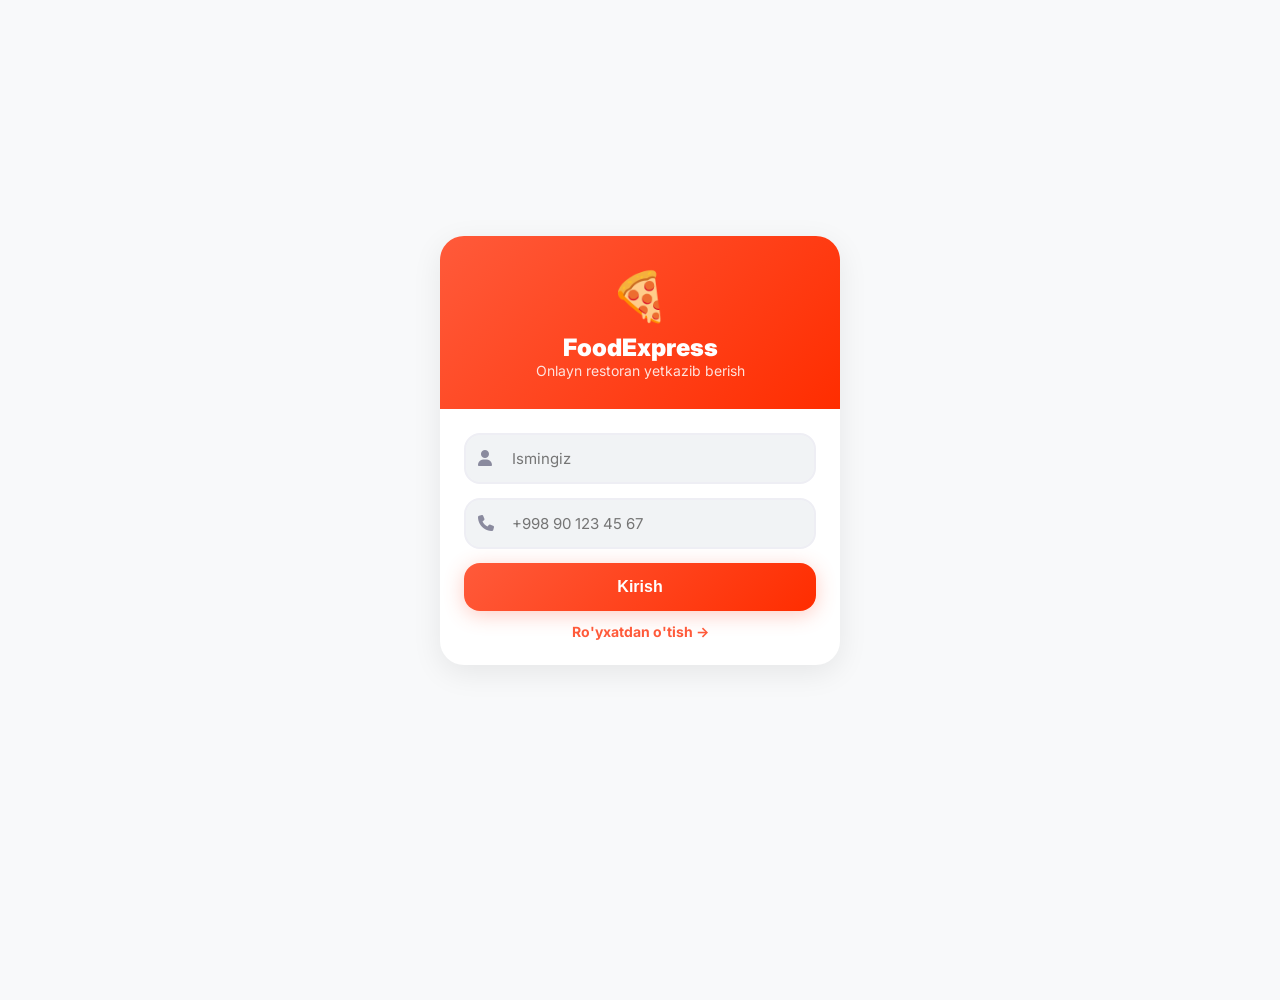
==== commit c3ff5514: "Add files via upload" ====
--- a/index.html
+++ b/index.html
@@ -3,52 +3,42 @@
 <head>
     <meta charset="UTF-8">
     <meta name="viewport" content="width=device-width, initial-scale=1.0, maximum-scale=1.0, user-scalable=no">
-    <title>🍕 FoodExpress - Admin</title>
+    <title>🍕 FoodExpress</title>
     <script src="https://telegram.org/js/telegram-web-app.js"></script>
     <link rel="stylesheet" href="https://cdnjs.cloudflare.com/ajax/libs/font-awesome/6.5.0/css/all.min.css">
     <link href="https://fonts.googleapis.com/css2?family=Inter:wght@400;500;600;700;800;900&display=swap" rel="stylesheet">
     <style>
-        /* ============================================
-           GLOBAL
-           ============================================ */
+        /* ===== GLOBAL ===== */
         * {
             margin: 0;
             padding: 0;
             box-sizing: border-box;
             -webkit-tap-highlight-color: transparent;
         }
-
         :root {
             --primary: #FF5A3A;
-            --primary-dark: #E64A2E;
             --primary-gradient: linear-gradient(135deg, #FF5A3A, #FF2D00);
             --bg: #F8F9FA;
             --surface: #FFFFFF;
             --surface-2: #F1F3F5;
-            --surface-3: #E9ECEF;
             --text: #1A1A2E;
             --text-2: #4A4A5A;
             --text-3: #8A8A9E;
             --border: #EEEEF4;
             --success: #00C853;
-            --warning: #FFB300;
-            --danger: #FF1744;
             --shadow: 0 8px 30px rgba(0,0,0,0.08);
             --radius: 16px;
             --radius-lg: 24px;
         }
-
         body {
             font-family: 'Inter', -apple-system, sans-serif;
             background: var(--bg);
             color: var(--text);
             min-height: 100vh;
-            padding-bottom: 80px;
-        }
-
-        /* ============================================
-           AUTH
-           ============================================ */
+            padding-bottom: 100px;
+        }
+
+        /* ===== AUTH ===== */
         #authPage {
             display: none;
             min-height: 100vh;
@@ -67,7 +57,6 @@
             max-width: 400px;
             overflow: hidden;
         }
-
         .auth-header {
             background: var(--primary-gradient);
             padding: 30px 24px;
@@ -84,7 +73,6 @@
             font-size: 14px;
             opacity: 0.85;
         }
-
         .auth-body { padding: 24px; }
         .auth-body .input-group {
             position: relative;
@@ -110,7 +98,6 @@
         .auth-body .input-group input:focus {
             border-color: var(--primary);
         }
-
         .auth-body .btn-primary {
             width: 100%;
             padding: 15px;
@@ -124,7 +111,6 @@
             box-shadow: 0 4px 20px rgba(255, 90, 58, 0.3);
         }
         .auth-body .btn-primary:active { transform: scale(0.97); }
-
         .auth-body .switch-btn {
             background: none;
             border: none;
@@ -138,39 +124,38 @@
             text-align: center;
         }
 
-        /* ============================================
-           ADMIN PANEL
-           ============================================ */
-        #adminApp {
-            display: none;
-        }
-        #adminApp.active { display: block; }
-
-        /* ===== HEADER ===== */
-        .admin-header {
+        /* ===== MAIN APP ===== */
+        #mainApp { display: none; }
+        #mainApp.active { display: block; }
+
+        /* Header */
+        .app-header {
             background: var(--surface);
-            padding: 16px 20px;
+            padding: 16px 20px 12px;
             position: sticky;
             top: 0;
             z-index: 100;
-            box-shadow: var(--shadow);
+            box-shadow: 0 2px 12px rgba(0,0,0,0.04);
+        }
+        .app-header .top {
             display: flex;
             justify-content: space-between;
             align-items: center;
-        }
-        .admin-header .logo {
-            font-size: 20px;
-            font-weight: 900;
-            display: flex;
-            align-items: center;
+            margin-bottom: 12px;
+        }
+        .app-header .top .greeting strong {
+            font-size: 18px;
+            display: block;
+        }
+        .app-header .top .greeting span {
+            font-size: 13px;
+            color: var(--text-3);
+        }
+        .app-header .top .actions {
+            display: flex;
             gap: 8px;
         }
-        .admin-header .logo span { color: var(--primary); }
-        .admin-header .actions {
-            display: flex;
-            gap: 8px;
-        }
-        .admin-header .actions button {
+        .app-header .top .actions button {
             width: 38px;
             height: 38px;
             border-radius: 50%;
@@ -178,161 +163,351 @@
             background: var(--surface-2);
             font-size: 16px;
             cursor: pointer;
+            position: relative;
+        }
+        .app-header .top .actions button .badge {
+            position: absolute;
+            top: -4px;
+            right: -4px;
+            width: 18px;
+            height: 18px;
+            background: var(--danger);
+            color: white;
+            border-radius: 50%;
+            font-size: 10px;
+            font-weight: 800;
+            display: none;
+            align-items: center;
+            justify-content: center;
+        }
+        .app-header .top .actions button .badge.show { display: flex; }
+
+        /* Location */
+        .location-bar {
+            display: flex;
+            align-items: center;
+            gap: 10px;
+            padding: 10px 14px;
+            background: var(--surface-2);
+            border-radius: var(--radius);
+            margin-bottom: 10px;
+            cursor: pointer;
+        }
+        .location-bar .icon {
+            width: 32px;
+            height: 32px;
+            border-radius: 50%;
+            background: var(--primary-gradient);
+            display: flex;
+            align-items: center;
+            justify-content: center;
+            color: white;
+        }
+        .location-bar .info { flex: 1; }
+        .location-bar .info .label {
+            font-size: 11px;
+            color: var(--text-3);
+            font-weight: 600;
+            text-transform: uppercase;
+        }
+        .location-bar .info .address { font-weight: 700; }
+
+        /* Search */
+        .search-wrap {
+            position: relative;
+        }
+        .search-wrap input {
+            width: 100%;
+            padding: 12px 16px 12px 44px;
+            border: none;
+            border-radius: var(--radius);
+            background: var(--surface-2);
+            font-size: 14px;
+            font-family: inherit;
+            outline: none;
+        }
+        .search-wrap input:focus {
+            box-shadow: 0 0 0 3px rgba(255, 90, 58, 0.15);
+        }
+        .search-wrap .icon {
+            position: absolute;
+            left: 14px;
+            top: 50%;
+            transform: translateY(-50%);
+            color: var(--text-3);
+        }
+
+        /* Categories */
+        .cat-section {
+            padding: 16px 16px 8px;
+            background: var(--surface);
+        }
+        .cat-scroll {
+            display: flex;
+            gap: 10px;
+            overflow-x: auto;
+            scrollbar-width: none;
+            padding: 4px 0 12px;
+        }
+        .cat-scroll::-webkit-scrollbar { display: none; }
+        .cat-chip {
+            display: flex;
+            flex-direction: column;
+            align-items: center;
+            gap: 4px;
+            padding: 10px 16px;
+            min-width: 64px;
+            background: var(--surface-2);
+            border: 2px solid transparent;
+            border-radius: var(--radius);
+            cursor: pointer;
+            font-size: 10px;
+            font-weight: 700;
+            color: var(--text-2);
+            font-family: inherit;
             transition: all 0.2s;
         }
-        .admin-header .actions button:active { transform: scale(0.9); }
-
-        /* ===== SIDEBAR / NAV ===== */
-        .admin-nav {
-            display: flex;
-            overflow-x: auto;
-            padding: 12px 16px;
+        .cat-chip .emoji { font-size: 24px; }
+        .cat-chip.active {
+            background: var(--primary-gradient);
+            color: white;
+            border-color: var(--primary);
+            box-shadow: 0 4px 16px rgba(255, 90, 58, 0.3);
+        }
+
+        /* Menu Grid */
+        .section {
+            padding: 16px 0;
             background: var(--surface);
-            border-bottom: 1px solid var(--border);
-            gap: 6px;
-            scrollbar-width: none;
-        }
-        .admin-nav::-webkit-scrollbar { display: none; }
-        .admin-nav .nav-item {
-            padding: 10px 18px;
+            margin-top: 8px;
+        }
+        .section-header {
+            display: flex;
+            justify-content: space-between;
+            align-items: center;
+            padding: 0 16px 12px;
+        }
+        .section-title {
+            font-size: 20px;
+            font-weight: 900;
+        }
+        .menu-grid {
+            display: grid;
+            grid-template-columns: repeat(2, 1fr);
+            gap: 12px;
+            padding: 0 16px;
+        }
+        .menu-item {
+            background: var(--surface);
             border-radius: var(--radius);
+            overflow: hidden;
+            border: 1px solid var(--border);
+            cursor: pointer;
+            transition: all 0.2s;
+        }
+        .menu-item:active { transform: scale(0.96); }
+        .menu-item .image {
+            height: 120px;
+            background: linear-gradient(135deg, #FFF0E8, #FFE0D0);
+            display: flex;
+            align-items: center;
+            justify-content: center;
+            font-size: 48px;
+            position: relative;
+        }
+        .menu-item .body { padding: 12px; }
+        .menu-item .body .name { font-weight: 700; font-size: 14px; }
+        .menu-item .body .desc {
+            font-size: 12px;
+            color: var(--text-3);
+            margin: 2px 0 6px;
+        }
+        .menu-item .body .bottom {
+            display: flex;
+            justify-content: space-between;
+            align-items: center;
+        }
+        .menu-item .body .price {
+            font-weight: 900;
+            font-size: 15px;
+            color: var(--primary);
+        }
+        .menu-item .body .add-btn {
+            width: 30px;
+            height: 30px;
+            border-radius: 50%;
             border: none;
-            background: var(--surface-2);
+            background: var(--primary-gradient);
+            color: white;
+            font-size: 16px;
+            cursor: pointer;
+        }
+
+        /* Cart Float */
+        .cart-float {
+            position: fixed;
+            bottom: 90px;
+            left: 16px;
+            right: 16px;
+            background: var(--text);
+            color: white;
+            padding: 14px 18px;
+            border-radius: var(--radius-lg);
+            display: none;
+            align-items: center;
+            justify-content: space-between;
+            z-index: 1000;
+            box-shadow: 0 12px 40px rgba(0,0,0,0.3);
+        }
+        .cart-float.show { display: flex; }
+        .cart-float .left {
+            display: flex;
+            align-items: center;
+            gap: 12px;
+        }
+        .cart-float .left .count {
+            width: 28px;
+            height: 28px;
+            border-radius: 50%;
+            background: var(--primary);
+            display: flex;
+            align-items: center;
+            justify-content: center;
+            font-weight: 900;
             font-size: 13px;
+        }
+        .cart-float .left .info .total { font-weight: 800; font-size: 16px; }
+        .cart-float .right button {
+            background: var(--primary-gradient);
+            color: white;
+            border: none;
+            padding: 10px 20px;
+            border-radius: var(--radius);
             font-weight: 700;
             cursor: pointer;
-            white-space: nowrap;
-            font-family: inherit;
-            transition: all 0.2s;
-            color: var(--text-2);
-        }
-        .admin-nav .nav-item.active {
-            background: var(--primary-gradient);
-            color: white;
-            box-shadow: 0 4px 16px rgba(255, 90, 58, 0.3);
-        }
-        .admin-nav .nav-item:active { transform: scale(0.95); }
-
-        /* ===== PAGES ===== */
-        .admin-page {
-            display: none;
-            padding: 16px;
-            animation: fadeUp 0.3s ease;
-        }
-        .admin-page.active { display: block; }
+        }
+
+        /* Pages */
+        .page { display: none; padding: 16px; animation: fadeUp 0.3s ease; }
+        .page.active { display: block; }
         @keyframes fadeUp {
             from { opacity: 0; transform: translateY(12px); }
             to { opacity: 1; transform: translateY(0); }
         }
-
         .page-title {
             font-size: 22px;
             font-weight: 900;
             margin-bottom: 16px;
-            letter-spacing: -0.3px;
-            display: flex;
-            align-items: center;
-            gap: 10px;
-        }
-
-        /* ===== STATS CARDS ===== */
-        .stats-grid {
-            display: grid;
-            grid-template-columns: repeat(2, 1fr);
-            gap: 12px;
-            margin-bottom: 20px;
-        }
-        .stat-card {
+        }
+
+        /* Orders */
+        .order-card {
             background: var(--surface);
             border-radius: var(--radius);
             padding: 16px;
             border: 1px solid var(--border);
-        }
-        .stat-card .value {
-            font-size: 28px;
+            margin-bottom: 12px;
+        }
+        .order-card .top {
+            display: flex;
+            justify-content: space-between;
+            align-items: center;
+        }
+        .order-card .top .status {
+            padding: 3px 12px;
+            border-radius: 10px;
+            font-size: 11px;
+            font-weight: 700;
+        }
+        .status-new { background: #FFF0E0; color: var(--primary); }
+        .status-delivering { background: #E3F2FD; color: #0D47A1; }
+        .status-delivered { background: #E8F5E9; color: var(--success); }
+
+        /* Profile */
+        .profile-card {
+            background: var(--surface);
+            border-radius: var(--radius-lg);
+            padding: 24px;
+            border: 1px solid var(--border);
+            text-align: center;
+        }
+        .profile-card .avatar { font-size: 60px; }
+        .profile-card .name { font-size: 20px; font-weight: 900; }
+        .profile-card .stats {
+            display: flex;
+            justify-content: center;
+            gap: 30px;
+            margin-top: 16px;
+        }
+        .profile-card .stats .stat .value {
+            font-size: 20px;
             font-weight: 900;
             color: var(--primary);
         }
-        .stat-card .label {
-            font-size: 13px;
-            color: var(--text-3);
-            font-weight: 600;
-        }
-        .stat-card .icon {
-            font-size: 24px;
-            opacity: 0.2;
-            float: right;
-        }
-
-        /* ===== TABLE ===== */
-        .table-wrap {
-            background: var(--surface);
-            border-radius: var(--radius);
-            border: 1px solid var(--border);
-            overflow: hidden;
-        }
-        .table-wrap .row {
-            display: grid;
-            grid-template-columns: 80px 1fr 100px 120px;
-            padding: 12px 16px;
-            border-bottom: 1px solid var(--border);
-            align-items: center;
-            gap: 8px;
-        }
-        .table-wrap .row.header {
-            background: var(--surface-2);
-            font-weight: 700;
+        .profile-card .stats .stat .label {
             font-size: 12px;
             color: var(--text-3);
-            text-transform: uppercase;
-            letter-spacing: 0.3px;
-        }
-        .table-wrap .row:last-child { border-bottom: none; }
-        .table-wrap .row .status {
-            padding: 4px 10px;
-            border-radius: 8px;
-            font-size: 11px;
-            font-weight: 700;
-            text-align: center;
-        }
-        .status-new { background: #FFF0E0; color: var(--primary); }
-        .status-ready { background: #FFF3E0; color: #E65100; }
-        .status-delivering { background: #E3F2FD; color: #0D47A1; }
-        .status-delivered { background: #E8F5E9; color: var(--success); }
-        .status-cancelled { background: #FFEBEE; color: var(--danger); }
-
-        .table-wrap .row .actions button {
-            width: 28px;
-            height: 28px;
+        }
+
+        /* Checkout Sheet */
+        .sheet-overlay {
+            display: none;
+            position: fixed;
+            inset: 0;
+            background: rgba(0,0,0,0.5);
+            z-index: 2000;
+            align-items: flex-end;
+            backdrop-filter: blur(8px);
+        }
+        .sheet-overlay.active { display: flex; }
+        .sheet {
+            background: var(--surface);
+            border-radius: var(--radius-lg) var(--radius-lg) 0 0;
+            width: 100%;
+            max-height: 92vh;
+            overflow-y: auto;
+            padding: 24px 20px 32px;
+            animation: slideUp 0.4s ease;
+        }
+        @keyframes slideUp {
+            from { transform: translateY(100%); }
+            to { transform: translateY(0); }
+        }
+        .sheet .handle {
+            width: 40px;
+            height: 4px;
+            background: var(--surface-3);
+            border-radius: 4px;
+            margin: 0 auto 16px;
+        }
+        .sheet .header {
+            display: flex;
+            justify-content: space-between;
+            align-items: center;
+            margin-bottom: 16px;
+        }
+        .sheet .header .title { font-size: 22px; font-weight: 900; }
+        .sheet .header .close {
+            width: 36px;
+            height: 36px;
             border-radius: 50%;
             border: none;
-            font-size: 12px;
+            background: var(--surface-2);
+            font-size: 18px;
             cursor: pointer;
-            margin: 0 2px;
-            transition: all 0.2s;
-        }
-        .table-wrap .row .actions button:active { transform: scale(0.9); }
-        .table-wrap .row .actions .btn-success { background: #E8F5E9; color: var(--success); }
-        .table-wrap .row .actions .btn-warning { background: #FFF3E0; color: #E65100; }
-        .table-wrap .row .actions .btn-danger { background: #FFEBEE; color: var(--danger); }
-        .table-wrap .row .actions .btn-info { background: #E3F2FD; color: #0D47A1; }
-
-        /* ===== FORM ===== */
-        .form-group {
-            margin-bottom: 14px;
-        }
-        .form-group label {
+        }
+        .sheet .form-group { margin-bottom: 14px; }
+        .sheet .form-group label {
             display: block;
             font-size: 12px;
             font-weight: 700;
             color: var(--text-3);
             margin-bottom: 4px;
             text-transform: uppercase;
-            letter-spacing: 0.3px;
-        }
-        .form-group input,
-        .form-group textarea,
-        .form-group select {
+        }
+        .sheet .form-group input,
+        .sheet .form-group textarea,
+        .sheet .form-group select {
             width: 100%;
             padding: 13px 16px;
             border: 2px solid var(--border);
@@ -340,859 +515,641 @@
             font-size: 15px;
             font-family: inherit;
             outline: none;
-            transition: all 0.2s;
             background: var(--surface);
         }
-        .form-group input:focus,
-        .form-group textarea:focus {
+        .sheet .form-group input:focus,
+        .sheet .form-group textarea:focus {
             border-color: var(--primary);
         }
-        .form-group textarea {
-            resize: vertical;
-            min-height: 60px;
-        }
-
-        .btn-primary {
-            padding: 14px 24px;
+        .sheet .btn-checkout {
+            width: 100%;
+            padding: 16px;
             background: var(--primary-gradient);
             color: white;
             border: none;
             border-radius: var(--radius);
-            font-size: 15px;
+            font-size: 17px;
+            font-weight: 800;
+            cursor: pointer;
+            box-shadow: 0 4px 20px rgba(255, 90, 58, 0.3);
+        }
+
+        /* Tab Bar */
+        .tab-bar {
+            position: fixed;
+            bottom: 0;
+            left: 0;
+            right: 0;
+            background: var(--surface);
+            display: none;
+            justify-content: space-around;
+            padding: 8px 0 12px;
+            border-top: 1px solid var(--border);
+            z-index: 999;
+        }
+        .tab-bar.active { display: flex; }
+        .tab-bar .tab-btn {
+            display: flex;
+            flex-direction: column;
+            align-items: center;
+            gap: 2px;
+            padding: 4px 12px;
+            background: none;
+            border: none;
+            color: var(--text-4);
+            font-size: 10px;
             font-weight: 700;
             cursor: pointer;
+            font-family: inherit;
             transition: all 0.2s;
-            box-shadow: 0 4px 16px rgba(255, 90, 58, 0.3);
-        }
-        .btn-primary:active { transform: scale(0.97); }
-        .btn-secondary {
-            padding: 14px 24px;
-            background: var(--surface-2);
-            color: var(--text);
-            border: none;
-            border-radius: var(--radius);
-            font-size: 15px;
-            font-weight: 700;
-            cursor: pointer;
-            transition: all 0.2s;
-        }
-        .btn-secondary:active { transform: scale(0.97); }
-        .btn-danger {
-            padding: 14px 24px;
-            background: var(--danger);
-            color: white;
-            border: none;
-            border-radius: var(--radius);
-            font-size: 15px;
-            font-weight: 700;
-            cursor: pointer;
-            transition: all 0.2s;
-        }
-        .btn-danger:active { transform: scale(0.97); }
-
-        .form-row {
-            display: grid;
-            grid-template-columns: 1fr 1fr;
-            gap: 12px;
-        }
-
-        /* ===== MENU ITEMS ===== */
-        .menu-item-admin {
-            display: flex;
-            align-items: center;
-            gap: 14px;
-            padding: 12px 16px;
-            background: var(--surface);
-            border-radius: var(--radius);
-            border: 1px solid var(--border);
-            margin-bottom: 8px;
-        }
-        .menu-item-admin .emoji { font-size: 32px; }
-        .menu-item-admin .info { flex: 1; }
-        .menu-item-admin .info .name {
-            font-weight: 700;
-            font-size: 15px;
-        }
-        .menu-item-admin .info .price {
-            color: var(--primary);
-            font-weight: 800;
-        }
-        .menu-item-admin .info .category {
-            font-size: 12px;
-            color: var(--text-3);
-        }
-        .menu-item-admin .actions button {
-            width: 32px;
-            height: 32px;
-            border-radius: 50%;
-            border: none;
-            font-size: 14px;
-            cursor: pointer;
-            margin: 0 2px;
-            transition: all 0.2s;
-        }
-        .menu-item-admin .actions button:active { transform: scale(0.9); }
-        .menu-item-admin .actions .btn-edit { background: #E3F2FD; color: #0D47A1; }
-        .menu-item-admin .actions .btn-delete { background: #FFEBEE; color: var(--danger); }
-
-        /* ===== TOGGLE ===== */
-        .toggle {
-            position: relative;
-            width: 44px;
-            height: 24px;
-            background: var(--surface-3);
-            border-radius: 12px;
-            cursor: pointer;
-            transition: all 0.3s;
-        }
-        .toggle.active {
-            background: var(--success);
-        }
-        .toggle .dot {
-            position: absolute;
-            top: 2px;
-            left: 2px;
-            width: 20px;
-            height: 20px;
-            background: white;
-            border-radius: 50%;
-            transition: all 0.3s;
-            box-shadow: 0 2px 4px rgba(0,0,0,0.2);
-        }
-        .toggle.active .dot {
-            left: 22px;
-        }
-
-        /* ============================================
-           RESPONSIVE
-           ============================================ */
-        @media (max-width: 500px) {
-            .stats-grid { grid-template-columns: 1fr 1fr; }
-            .table-wrap .row {
-                grid-template-columns: 60px 1fr 80px;
-                font-size: 13px;
-            }
-            .table-wrap .row .actions {
-                display: flex;
-                gap: 4px;
-            }
-            .form-row { grid-template-columns: 1fr; }
-        }
-
-        /* ===== EMPTY ===== */
-        .empty-state {
-            text-align: center;
-            padding: 60px 20px;
-            color: var(--text-3);
-        }
-        .empty-state .icon { font-size: 60px; margin-bottom: 12px; }
-        .empty-state .title {
-            font-weight: 700;
-            font-size: 18px;
-            color: var(--text);
+        }
+        .tab-bar .tab-btn .icon { font-size: 22px; }
+        .tab-bar .tab-btn.active { color: var(--primary); }
+
+        @media (max-width: 400px) {
+            .menu-grid { gap: 10px; }
+            .menu-item .image { height: 100px; font-size: 40px; }
+        }
+        @media (min-width: 600px) {
+            .menu-grid { grid-template-columns: repeat(3, 1fr); }
         }
     </style>
 </head>
 <body>
 
-    <!-- ==========================================
-    AUTH PAGE
-    ========================================== -->
+    <!-- ===== AUTH PAGE ===== -->
     <div id="authPage" class="active">
         <div class="auth-container">
             <div class="auth-header">
-                <div class="logo">🔐</div>
-                <div class="title">Admin Panel</div>
-                <div class="sub">FoodExpress boshqaruv tizimi</div>
-            </div>
-            <div class="auth-body">
-                <div class="input-group">
-                    <span class="icon"><i class="fas fa-user"></i></span>
-                    <input type="text" placeholder="Login" id="adminLogin">
+                <div class="logo">🍕</div>
+                <div class="title">FoodExpress</div>
+                <div class="sub">Onlayn restoran yetkazib berish</div>
+            </div>
+            <div class="auth-body" id="authBody">
+                <!-- Login -->
+                <div id="loginForm">
+                    <div class="input-group">
+                        <span class="icon"><i class="fas fa-user"></i></span>
+                        <input type="text" placeholder="Ismingiz" id="loginName">
+                    </div>
+                    <div class="input-group">
+                        <span class="icon"><i class="fas fa-phone"></i></span>
+                        <input type="tel" placeholder="+998 90 123 45 67" id="loginPhone">
+                    </div>
+                    <button class="btn-primary" onclick="handleLogin()">Kirish</button>
+                    <button class="switch-btn" onclick="showRegister()">Ro'yxatdan o'tish →</button>
                 </div>
-                <div class="input-group">
-                    <span class="icon"><i class="fas fa-lock"></i></span>
-                    <input type="password" placeholder="Parol" id="adminPassword">
+
+                <!-- Register -->
+                <div id="registerForm" style="display:none;">
+                    <div class="input-group">
+                        <span class="icon"><i class="fas fa-user"></i></span>
+                        <input type="text" placeholder="Ismingiz" id="regName">
+                    </div>
+                    <div class="input-group">
+                        <span class="icon"><i class="fas fa-phone"></i></span>
+                        <input type="tel" placeholder="+998 90 123 45 67" id="regPhone">
+                    </div>
+                    <div class="input-group">
+                        <span class="icon"><i class="fas fa-lock"></i></span>
+                        <input type="password" placeholder="Parol" id="regPassword">
+                    </div>
+                    <button class="btn-primary" onclick="handleRegister()">Ro'yxatdan o'tish</button>
+                    <button class="switch-btn" onclick="showLogin()">← Kirish</button>
                 </div>
-                <button class="btn-primary" onclick="adminLogin()">Kirish</button>
-                <button class="switch-btn" onclick="checkTelegramAuth()">📱 Telegram orqali kirish</button>
             </div>
         </div>
     </div>
 
-    <!-- ==========================================
-    ADMIN APP
-    ========================================== -->
-    <div id="adminApp">
-        <!-- HEADER -->
-        <div class="admin-header">
-            <div class="logo">🍕 <span>Admin</span></div>
-            <div class="actions">
-                <button onclick="logout()"><i class="fas fa-sign-out-alt"></i></button>
+    <!-- ===== MAIN APP ===== -->
+    <div id="mainApp">
+        <div class="app-header">
+            <div class="top">
+                <div class="greeting">
+                    <strong id="userName">Mehmon</strong>
+                    <span>Bugun qanday taom istaysiz?</span>
+                </div>
+                <div class="actions">
+                    <button onclick="showCheckout()">
+                        <i class="fas fa-shopping-bag"></i>
+                        <span class="badge" id="cartBadge">0</span>
+                    </button>
+                    <button onclick="logout()"><i class="fas fa-sign-out-alt"></i></button>
+                </div>
+            </div>
+            <div class="location-bar" onclick="detectLocation()">
+                <div class="icon"><i class="fas fa-location-dot"></i></div>
+                <div class="info">
+                    <div class="label">Yetkazish manzili</div>
+                    <div class="address" id="userAddress">Manzilni tanlang</div>
+                </div>
+            </div>
+            <div class="search-wrap">
+                <span class="icon"><i class="fas fa-search"></i></span>
+                <input type="text" placeholder="Taom qidirish..." id="searchInput" oninput="searchFoods(this.value)">
             </div>
         </div>
 
-        <!-- NAV -->
-        <div class="admin-nav">
-            <button class="nav-item active" data-page="dashboard" onclick="switchPage('dashboard')">
-                <i class="fas fa-chart-pie"></i> Dashboard
-            </button>
-            <button class="nav-item" data-page="orders" onclick="switchPage('orders')">
-                <i class="fas fa-receipt"></i> Buyurtmalar
-            </button>
-            <button class="nav-item" data-page="menu" onclick="switchPage('menu')">
-                <i class="fas fa-utensils"></i> Menyu
-            </button>
-            <button class="nav-item" data-page="users" onclick="switchPage('users')">
-                <i class="fas fa-users"></i> Foydalanuvchilar
-            </button>
-            <button class="nav-item" data-page="broadcast" onclick="switchPage('broadcast')">
-                <i class="fas fa-bullhorn"></i> Xabar
-            </button>
-            <button class="nav-item" data-page="settings" onclick="switchPage('settings')">
-                <i class="fas fa-cog"></i> Sozlamalar
-            </button>
+        <div class="cat-section">
+            <div class="cat-scroll" id="categories"></div>
         </div>
 
-        <!-- PAGE: Dashboard -->
-        <div class="admin-page active" id="page-dashboard">
-            <div class="page-title"><i class="fas fa-chart-pie" style="color:var(--primary);"></i> Dashboard</div>
-
-            <div class="stats-grid">
-                <div class="stat-card">
-                    <div class="icon"><i class="fas fa-shopping-bag"></i></div>
-                    <div class="value" id="statNew">0</div>
-                    <div class="label">🆕 Yangi buyurtmalar</div>
+        <div class="section">
+            <div class="section-header">
+                <div class="section-title" id="gridTitle">🍽 Barcha taomlar</div>
+            </div>
+            <div class="menu-grid" id="menuGrid"></div>
+        </div>
+
+        <!-- Pages -->
+        <div class="page" id="page-orders">
+            <div class="page-title">📋 Buyurtmalarim</div>
+            <div id="ordersList"></div>
+        </div>
+
+        <div class="page" id="page-profile">
+            <div class="profile-card">
+                <div class="avatar">👤</div>
+                <div class="name" id="profileName">Mehmon</div>
+                <div class="stats">
+                    <div class="stat">
+                        <div class="value" id="statOrders">0</div>
+                        <div class="label">Buyurtma</div>
+                    </div>
+                    <div class="stat">
+                        <div class="value" id="statSpent">0</div>
+                        <div class="label">Sarflangan</div>
+                    </div>
+                    <div class="stat">
+                        <div class="value" id="statBonus">0</div>
+                        <div class="label">Bonus</div>
+                    </div>
                 </div>
-                <div class="stat-card">
-                    <div class="icon"><i class="fas fa-truck"></i></div>
-                    <div class="value" id="statDelivering">0</div>
-                    <div class="label">🚕 Yo'lda</div>
-                </div>
-                <div class="stat-card">
-                    <div class="icon"><i class="fas fa-money-bill"></i></div>
-                    <div class="value" id="statRevenue">0</div>
-                    <div class="label">💰 Bugungi daromad</div>
-                </div>
-                <div class="stat-card">
-                    <div class="icon"><i class="fas fa-users"></i></div>
-                    <div class="value" id="statUsers">0</div>
-                    <div class="label">👥 Jami foydalanuvchilar</div>
-                </div>
-            </div>
-
-            <div class="page-title" style="font-size:18px;margin-top:8px;">📋 So'nggi buyurtmalar</div>
-            <div class="table-wrap" id="recentOrders"></div>
+            </div>
         </div>
-
-        <!-- PAGE: Orders -->
-        <div class="admin-page" id="page-orders">
-            <div class="page-title"><i class="fas fa-receipt" style="color:var(--primary);"></i> Buyurtmalar</div>
-
-            <div style="display:flex;gap:8px;margin-bottom:16px;flex-wrap:wrap;">
-                <button class="btn-secondary" onclick="filterOrders('all')" style="padding:8px 16px;font-size:13px;">Hammasi</button>
-                <button class="btn-secondary" onclick="filterOrders('new')" style="padding:8px 16px;font-size:13px;">🆕 Yangi</button>
-                <button class="btn-secondary" onclick="filterOrders('ready')" style="padding:8px 16px;font-size:13px;">🔥 Tayyor</button>
-                <button class="btn-secondary" onclick="filterOrders('delivering')" style="padding:8px 16px;font-size:13px;">🚕 Yo'lda</button>
-                <button class="btn-secondary" onclick="filterOrders('delivered')" style="padding:8px 16px;font-size:13px;">✅ Yetkazildi</button>
-            </div>
-
-            <div class="table-wrap" id="ordersList">
-                <div class="row header">
-                    <span>#ID</span>
-                    <span>Mijoz / Taomlar</span>
-                    <span>Summa</span>
-                    <span>Holat</span>
-                </div>
+    </div>
+
+    <!-- ===== CART FLOAT ===== -->
+    <div class="cart-float" id="cartFloat">
+        <div class="left">
+            <div class="count" id="floatCount">0</div>
+            <div class="info">
+                <div style="font-size:11px;opacity:0.5;">Savat</div>
+                <div class="total" id="floatTotal">0 so'm</div>
             </div>
         </div>
-
-        <!-- PAGE: Menu -->
-        <div class="admin-page" id="page-menu">
-            <div class="page-title"><i class="fas fa-utensils" style="color:var(--primary);"></i> Menyu boshqaruvi</div>
-
-            <button class="btn-primary" onclick="showAddFood()" style="margin-bottom:16px;">
-                <i class="fas fa-plus"></i> Yangi taom qo'shish
-            </button>
-
-            <div id="menuList"></div>
+        <div class="right">
+            <button onclick="showCheckout()">Buyurtma</button>
         </div>
-
-        <!-- PAGE: Users -->
-        <div class="admin-page" id="page-users">
-            <div class="page-title"><i class="fas fa-users" style="color:var(--primary);"></i> Foydalanuvchilar</div>
-            <div class="table-wrap" id="usersList">
-                <div class="row header">
-                    <span>ID</span>
-                    <span>Ism</span>
-                    <span>Buyurtma</span>
-                    <span>Sarflangan</span>
-                </div>
-            </div>
-        </div>
-
-        <!-- PAGE: Broadcast -->
-        <div class="admin-page" id="page-broadcast">
-            <div class="page-title"><i class="fas fa-bullhorn" style="color:var(--primary);"></i> Xabar yuborish</div>
-
-            <div class="form-group">
-                <label>📢 Xabar matni</label>
-                <textarea id="broadcastText" rows="6" placeholder="Barcha foydalanuvchilarga yuboriladigan xabarni kiriting..."></textarea>
-            </div>
-            <button class="btn-primary" onclick="sendBroadcast()">
-                <i class="fas fa-paper-plane"></i> Yuborish
-            </button>
-        </div>
-
-        <!-- PAGE: Settings -->
-        <div class="admin-page" id="page-settings">
-            <div class="page-title"><i class="fas fa-cog" style="color:var(--primary);"></i> Sozlamalar</div>
-
-            <div class="form-group">
-                <label>🏪 Restoran nomi</label>
-                <input type="text" id="settingRestaurant" value="FoodExpress">
+    </div>
+
+    <!-- ===== CHECKOUT ===== -->
+    <div class="sheet-overlay" id="checkoutSheet">
+        <div class="sheet">
+            <div class="handle"></div>
+            <div class="header">
+                <div class="title">🛒 Savat</div>
+                <button class="close" onclick="closeSheet('checkoutSheet')"><i class="fas fa-xmark"></i></button>
+            </div>
+            <div id="cartItemsList"></div>
+            <div style="text-align:right;font-weight:900;font-size:18px;padding:12px 0;border-top:2px solid var(--border);">
+                Jami: <span style="color:var(--primary);" id="checkoutTotal">0 so'm</span>
             </div>
             <div class="form-group">
                 <label>📞 Telefon</label>
-                <input type="text" id="settingPhone" value="+998 90 123 45 67">
+                <input type="tel" id="checkoutPhone" placeholder="+998 90 123 45 67">
             </div>
             <div class="form-group">
                 <label>📍 Manzil</label>
-                <input type="text" id="settingAddress" value="Toshkent sh., Chilonzor">
-            </div>
-            <div class="form-row">
-                <div class="form-group">
-                    <label>🚕 Yetkazish narxi</label>
-                    <input type="number" id="settingDelivery" value="10000">
-                </div>
-                <div class="form-group">
-                    <label>💰 Bepul yetkazish (so'm)</label>
-                    <input type="number" id="settingFreeFrom" value="100000">
-                </div>
-            </div>
-            <button class="btn-primary" onclick="saveSettings()">
-                <i class="fas fa-save"></i> Saqlash
-            </button>
+                <textarea id="checkoutAddress" rows="2" placeholder="To'liq manzil"></textarea>
+            </div>
+            <div class="form-group">
+                <label>💳 To'lov usuli</label>
+                <select id="checkoutPayment">
+                    <option value="cash">💵 Naqd pul</option>
+                    <option value="click">💳 Click</option>
+                    <option value="payme">💳 Payme</option>
+                </select>
+            </div>
+            <button class="btn-checkout" onclick="placeOrder()">✅ Buyurtmani rasmiylashtirish</button>
         </div>
     </div>
 
-    <!-- ==========================================
-    MODAL: Add/Edit Food
-    ========================================== -->
-    <div style="display:none;position:fixed;inset:0;background:rgba(0,0,0,0.5);z-index:1000;align-items:center;justify-content:center;padding:20px;" id="foodModal">
-        <div style="background:var(--surface);border-radius:var(--radius-lg);padding:24px;width:100%;max-width:420px;max-height:90vh;overflow-y:auto;">
-            <div style="display:flex;justify-content:space-between;align-items:center;margin-bottom:16px;">
-                <h3 id="modalTitle">➕ Yangi taom</h3>
-                <button onclick="closeModal()" style="background:none;border:none;font-size:24px;cursor:pointer;">✕</button>
-            </div>
-            <div class="form-group">
-                <label>🍽 Taom nomi</label>
-                <input type="text" id="foodName" placeholder="Masalan: Osh">
-            </div>
-            <div class="form-group">
-                <label>💰 Narxi</label>
-                <input type="number" id="foodPrice" placeholder="35000">
-            </div>
-            <div class="form-group">
-                <label>📂 Kategoriya</label>
-                <input type="text" id="foodCategory" placeholder="Milliy taom">
-            </div>
-            <div class="form-group">
-                <label>📝 Tavsif</label>
-                <textarea id="foodDesc" rows="2" placeholder="Qo'y go'shti, sabzi, guruch"></textarea>
-            </div>
-            <div class="form-group">
-                <label>😊 Emoji</label>
-                <input type="text" id="foodEmoji" placeholder="🍚">
-            </div>
-            <input type="hidden" id="foodEditId">
-            <button class="btn-primary" onclick="saveFood()" style="width:100%;">
-                <i class="fas fa-check"></i> Saqlash
-            </button>
-        </div>
-    </div>
+    <!-- ===== TAB BAR ===== -->
+    <nav class="tab-bar" id="tabBar">
+        <button class="tab-btn active" data-tab="home" onclick="switchTab('home')">
+            <span class="icon"><i class="fas fa-home"></i></span>
+            <span>Bosh</span>
+        </button>
+        <button class="tab-btn" data-tab="orders" onclick="switchTab('orders')">
+            <span class="icon"><i class="fas fa-receipt"></i></span>
+            <span>Buyurtmalar</span>
+        </button>
+        <button class="tab-btn" data-tab="profile" onclick="switchTab('profile')">
+            <span class="icon"><i class="fas fa-user"></i></span>
+            <span>Profil</span>
+        </button>
+    </nav>
 
     <script>
-        // ============================================
-        // TELEGRAM
-        // ============================================
+        // ===== TELEGRAM =====
         const tg = window.Telegram?.WebApp;
-        if (tg) {
-            tg.expand();
+        if (tg) { tg.expand();
             tg.ready();
             tg.setHeaderColor('#FFFFFF');
-            tg.setBackgroundColor('#F8F9FA');
-        }
-
-        // ============================================
-        // DATA
-        // ============================================
-        let adminData = {
-            isLoggedIn: localStorage.getItem('adminLoggedIn') === 'true',
-            orders: JSON.parse(localStorage.getItem('adminOrders') || '[]'),
-            menu: JSON.parse(localStorage.getItem('adminMenu') || '[]'),
-            users: JSON.parse(localStorage.getItem('adminUsers') || '[]'),
-            settings: JSON.parse(localStorage.getItem('adminSettings') || '{}')
+            tg.setBackgroundColor('#F8F9FA'); }
+
+        // ===== USER DATA =====
+        let userData = {
+            name: '',
+            phone: '',
+            password: '',
+            address: localStorage.getItem('userAddress') || '',
+            isLoggedIn: localStorage.getItem('userLoggedIn') === 'true',
+            orders: JSON.parse(localStorage.getItem('userOrders') || '[]'),
+            bonus: parseInt(localStorage.getItem('userBonus') || '0')
         };
 
-        let editingFoodId = null;
-        let currentFilter = 'all';
-
-        // ============================================
-        // DEFAULT DATA
-        // ============================================
-        if (!adminData.menu.length) {
-            adminData.menu = [
-                { id: 1, name: "Osh", price: 35000, category: "Milliy taom", desc: "Qo'y go'shti, sabzi, guruch",
-                    emoji: "🍚", available: true },
-                { id: 2, name: "Shashlik", price: 18000, category: "Milliy taom", desc: "Mol go'shti, ziravorlar",
-                    emoji: "🍢", available: true },
-                { id: 3, name: "Burger", price: 32000, category: "Fast Food", desc: "Dabl chizburger", emoji: "🍔",
-                    available: true },
-                { id: 4, name: "Pizza", price: 45000, category: "Fast Food", desc: "Pepperoni", emoji: "🍕",
-                    available: true },
-            ];
-            localStorage.setItem('adminMenu', JSON.stringify(adminData.menu));
-        }
-
-        if (!adminData.orders.length) {
-            adminData.orders = [
-                { id: 1001, user: "Ali", items: "Osh x2, Shashlik x1", total: 88000, status: "new",
-                    date: "2024-01-15 14:30" },
-                { id: 1002, user: "Sardor", items: "Burger x1, Cola x2", total: 56000, status: "delivering",
-                    date: "2024-01-15 13:15" },
-                { id: 1003, user: "Dilshod", items: "Pizza x1", total: 45000, status: "delivered",
-                    date: "2024-01-15 12:00" },
-            ];
-            localStorage.setItem('adminOrders', JSON.stringify(adminData.orders));
-        }
-
-        if (!adminData.users.length) {
-            adminData.users = [
-                { id: 123456, name: "Ali", orders: 5, spent: 250000 },
-                { id: 789012, name: "Sardor", orders: 3, spent: 180000 },
-                { id: 345678, name: "Dilshod", orders: 8, spent: 520000 },
-            ];
-            localStorage.setItem('adminUsers', JSON.stringify(adminData.users));
-        }
-
-        // ============================================
-        // AUTH
-        // ============================================
-        function adminLogin() {
-            const login = document.getElementById('adminLogin').value.trim();
-            const pass = document.getElementById('adminPassword').value.trim();
-
-            if (login === 'admin' && pass === 'admin123') {
-                adminData.isLoggedIn = true;
-                localStorage.setItem('adminLoggedIn', 'true');
-                showAdminApp();
-                if (tg?.showAlert) tg.showAlert('✅ Admin panelga kirdingiz!');
-            } else {
-                if (tg?.showAlert) tg.showAlert('❌ Noto\'g\'ri login yoki parol!');
-                else alert('Noto\'g\'ri login yoki parol!');
-            }
-        }
-
-        function checkTelegramAuth() {
-            if (tg?.initDataUnsafe?.user) {
-                adminData.isLoggedIn = true;
-                localStorage.setItem('adminLoggedIn', 'true');
-                showAdminApp();
-            } else {
-                tg?.showAlert ? tg.showAlert('Telegram orqali kirish faqat bot ichida ishlaydi') :
-                    alert('Telegram orqali kirish faqat bot ichida ishlaydi');
-            }
-        }
-
-        function logout() {
-            adminData.isLoggedIn = false;
-            localStorage.setItem('adminLoggedIn', 'false');
-            document.getElementById('authPage').classList.add('active');
-            document.getElementById('adminApp').classList.remove('active');
-        }
-
-        // ============================================
-        // SHOW ADMIN
-        // ============================================
-        function showAdminApp() {
-            document.getElementById('authPage').classList.remove('active');
-            document.getElementById('adminApp').classList.add('active');
-            updateDashboard();
-            renderOrders();
-            renderMenu();
-            renderUsers();
-            loadSettings();
-            switchPage('dashboard');
-        }
-
-        // ============================================
-        // NAVIGATION
-        // ============================================
-        function switchPage(page) {
-            document.querySelectorAll('.admin-page').forEach(p => p.classList.remove('active'));
-            document.getElementById(`page-${page}`).classList.add('active');
-
-            document.querySelectorAll('.nav-item').forEach(n => n.classList.remove('active'));
-            document.querySelector(`[data-page="${page}"]`).classList.add('active');
-
-            if (page === 'dashboard') updateDashboard();
-            if (page === 'orders') renderOrders();
-            if (page === 'menu') renderMenu();
-            if (page === 'users') renderUsers();
-
-            if (tg?.HapticFeedback) tg.HapticFeedback.impactOccurred('light');
-        }
-
-        // ============================================
-        // DASHBOARD
-        // ============================================
-        function updateDashboard() {
-            const orders = adminData.orders;
-            const users = adminData.users;
-
-            const newOrders = orders.filter(o => o.status === 'new').length;
-            const delivering = orders.filter(o => o.status === 'delivering').length;
-            const revenue = orders.filter(o => o.status === 'delivered').reduce((s, o) => s + o.total, 0);
-
-            document.getElementById('statNew').textContent = newOrders;
-            document.getElementById('statDelivering').textContent = delivering;
-            document.getElementById('statRevenue').textContent = revenue.toLocaleString() + " so'm";
-            document.getElementById('statUsers').textContent = users.length;
-
-            // Recent orders
-            const recent = orders.slice(-5).reverse();
-            const container = document.getElementById('recentOrders');
-            if (!recent.length) {
-                container.innerHTML = '<div class="empty-state"><div class="icon">📭</div><div class="title">Buyurtmalar yo\'q</div></div>';
-                return;
-            }
-            container.innerHTML = recent.map(o => `
-                <div class="row">
-                    <span>#${o.id}</span>
-                    <span>${o.user}: ${o.items}</span>
-                    <span>${o.total.toLocaleString()} so'm</span>
-                    <span class="status status-${o.status}">${getStatusText(o.status)}</span>
-                </div>
-            `).join('');
-        }
-
-        // ============================================
-        // ORDERS
-        // ============================================
-        function getStatusText(status) {
-            const map = { 'new': 'Yangi', 'ready': 'Tayyor', 'delivering': 'Yo\'lda', 'delivered': 'Yetkazildi',
-                'cancelled': 'Bekor' };
-            return map[status] || status;
-        }
-
-        function filterOrders(status) {
-            currentFilter = status;
-            renderOrders();
-        }
-
-        function renderOrders() {
-            const container = document.getElementById('ordersList');
-            let orders = adminData.orders;
-
-            if (currentFilter !== 'all') {
-                orders = orders.filter(o => o.status === currentFilter);
-            }
-
-            if (!orders.length) {
-                container.innerHTML = `
-                    <div class="empty-state">
-                        <div class="icon">📭</div>
-                        <div class="title">Buyurtmalar yo'q</div>
-                    </div>
-                `;
-                return;
-            }
-
-            let html = `<div class="row header">
-                <span>#ID</span>
-                <span>Mijoz / Taomlar</span>
-                <span>Summa</span>
-                <span>Holat</span>
-            </div>`;
-
-            orders.forEach(o => {
-                html += `
-                    <div class="row">
-                        <span>#${o.id}</span>
-                        <span><strong>${o.user}</strong><br><small>${o.items}</small></span>
-                        <span>${o.total.toLocaleString()} so'm</span>
-                        <span style="display:flex;align-items:center;gap:6px;flex-wrap:wrap;">
-                            <span class="status status-${o.status}">${getStatusText(o.status)}</span>
-                            <div class="actions">
-                                ${o.status !== 'new' ? `<button class="btn-success" onclick="changeOrderStatus(${o.id}, 'new')" title="Yangi">🆕</button>` : ''}
-                                ${o.status !== 'ready' ? `<button class="btn-warning" onclick="changeOrderStatus(${o.id}, 'ready')" title="Tayyor">🔥</button>` : ''}
-                                ${o.status !== 'delivering' ? `<button class="btn-info" onclick="changeOrderStatus(${o.id}, 'delivering')" title="Yo'lda">🚕</button>` : ''}
-                                ${o.status !== 'delivered' ? `<button class="btn-success" onclick="changeOrderStatus(${o.id}, 'delivered')" title="Yetkazildi">✅</button>` : ''}
-                                ${o.status !== 'cancelled' ? `<button class="btn-danger" onclick="changeOrderStatus(${o.id}, 'cancelled')" title="Bekor">❌</button>` : ''}
-                            </div>
-                        </span>
-                    </div>
-                `;
-            });
-
-            container.innerHTML = html;
-        }
-
-        function changeOrderStatus(id, status) {
-            const order = adminData.orders.find(o => o.id === id);
-            if (!order) return;
-            order.status = status;
-            localStorage.setItem('adminOrders', JSON.stringify(adminData.orders));
-            renderOrders();
-            updateDashboard();
-
-            // Send to Telegram
-            if (tg?.sendData) {
-                tg.sendData(JSON.stringify({
-                    action: 'order_status_changed',
-                    orderId: id,
-                    status: status
-                }));
-            }
-            if (tg?.showAlert) tg.showAlert(`✅ Buyurtma #${id} — ${getStatusText(status)}`);
-        }
-
-        // ============================================
-        // MENU
-        // ============================================
-        function renderMenu() {
-            const container = document.getElementById('menuList');
-            if (!adminData.menu.length) {
-                container.innerHTML = `
-                    <div class="empty-state">
-                        <div class="icon">🍽</div>
-                        <div class="title">Hali taomlar yo'q</div>
-                    </div>
-                `;
-                return;
-            }
-
-            container.innerHTML = adminData.menu.map(item => `
-                <div class="menu-item-admin">
-                    <span class="emoji">${item.emoji || '🍽'}</span>
-                    <div class="info">
-                        <div class="name">${item.name}</div>
-                        <div>
-                            <span class="price">${item.price.toLocaleString()} so'm</span>
-                            <span class="category"> • ${item.category}</span>
-                        </div>
-                        <small style="color:var(--text-3);">${item.desc || ''}</small>
-                    </div>
-                    <div class="actions">
-                        <button class="btn-edit" onclick="editFood(${item.id})" title="Tahrirlash"><i class="fas fa-pen"></i></button>
-                        <button class="btn-delete" onclick="deleteFood(${item.id})" title="O'chirish"><i class="fas fa-trash"></i></button>
-                        <div class="toggle ${item.available ? 'active' : ''}" onclick="toggleFood(${item.id})">
-                            <div class="dot"></div>
-                        </div>
-                    </div>
-                </div>
-            `).join('');
-        }
-
-        function showAddFood() {
-            editingFoodId = null;
-            document.getElementById('modalTitle').textContent = '➕ Yangi taom';
-            document.getElementById('foodName').value = '';
-            document.getElementById('foodPrice').value = '';
-            document.getElementById('foodCategory').value = '';
-            document.getElementById('foodDesc').value = '';
-            document.getElementById('foodEmoji').value = '🍽';
-            document.getElementById('foodEditId').value = '';
-            document.getElementById('foodModal').style.display = 'flex';
-        }
-
-        function editFood(id) {
-            const item = adminData.menu.find(f => f.id === id);
-            if (!item) return;
-            editingFoodId = id;
-            document.getElementById('modalTitle').textContent = '✏️ Taom tahrirlash';
-            document.getElementById('foodName').value = item.name;
-            document.getElementById('foodPrice').value = item.price;
-            document.getElementById('foodCategory').value = item.category;
-            document.getElementById('foodDesc').value = item.desc || '';
-            document.getElementById('foodEmoji').value = item.emoji || '🍽';
-            document.getElementById('foodEditId').value = id;
-            document.getElementById('foodModal').style.display = 'flex';
-        }
-
-        function saveFood() {
-            const name = document.getElementById('foodName').value.trim();
-            const price = parseInt(document.getElementById('foodPrice').value);
-            const category = document.getElementById('foodCategory').value.trim();
-            const desc = document.getElementById('foodDesc').value.trim();
-            const emoji = document.getElementById('foodEmoji').value.trim() || '🍽';
-            const editId = document.getElementById('foodEditId').value;
-
-            if (!name || !price || !category) {
+        // ===== USERS DATABASE =====
+        let usersDB = JSON.parse(localStorage.getItem('usersDB') || '[]');
+
+        // ===== MENU =====
+        const menuData = [
+            { id: 1, name: "Osh", price: 35000, emoji: "🍚", category: "Milliy", desc: "Qo'y go'shti, sabzi" },
+            { id: 2, name: "Shashlik", price: 18000, emoji: "🍢", category: "Milliy", desc: "Mol go'shti" },
+            { id: 3, name: "Burger", price: 32000, emoji: "🍔", category: "Fast Food", desc: "Dabl chizburger" },
+            { id: 4, name: "Pizza", price: 45000, emoji: "🍕", category: "Fast Food", desc: "Pepperoni" },
+            { id: 5, name: "Manti", price: 8000, emoji: "🥟", category: "Milliy", desc: "Bug'da pishirilgan" },
+            { id: 6, name: "Lavash", price: 28000, emoji: "🌯", category: "Fast Food", desc: "Tovuq go'shti" },
+            { id: 7, name: "Lag'mon", price: 28000, emoji: "🍜", category: "Milliy", desc: "Qo'y go'shti" },
+            { id: 8, name: "Coffee", price: 15000, emoji: "☕", category: "Ichimlik", desc: "Kapuchino" },
+            { id: 9, name: "Cola", price: 12000, emoji: "🥤", category: "Ichimlik", desc: "1 litr" },
+            { id: 10, name: "Tort", price: 25000, emoji: "🍰", category: "Desert", desc: "Shokoladli" },
+            { id: 11, name: "Moroz", price: 10000, emoji: "🍦", category: "Desert", desc: "Muzqaymoq" },
+            { id: 12, name: "Smuzi", price: 18000, emoji: "🥤", category: "Ichimlik", desc: "Meva" },
+        ];
+
+        let cart = {};
+        let currentCategory = "Barcha taomlar";
+
+        // ===== AUTH =====
+        function showLogin() {
+            document.getElementById('loginForm').style.display = 'block';
+            document.getElementById('registerForm').style.display = 'none';
+        }
+
+        function showRegister() {
+            document.getElementById('loginForm').style.display = 'none';
+            document.getElementById('registerForm').style.display = 'block';
+        }
+
+        function handleRegister() {
+            const name = document.getElementById('regName').value.trim();
+            const phone = document.getElementById('regPhone').value.trim();
+            const password = document.getElementById('regPassword').value.trim();
+
+            if (!name || !phone || !password) {
                 tg?.showAlert ? tg.showAlert('Barcha maydonlarni to\'ldiring!') : alert('Barcha maydonlarni to\'ldiring!');
                 return;
             }
 
-            if (editId) {
-                // Edit
-                const item = adminData.menu.find(f => f.id === parseInt(editId));
-                if (item) {
-                    item.name = name;
-                    item.price = price;
-                    item.category = category;
-                    item.desc = desc;
-                    item.emoji = emoji;
-                }
-            } else {
-                // Add
-                const newId = Math.max(...adminData.menu.map(f => f.id), 0) + 1;
-                adminData.menu.push({
-                    id: newId,
-                    name,
-                    price,
-                    category,
-                    desc,
-                    emoji,
-                    available: true
-                });
+            // Check if user exists
+            if (usersDB.find(u => u.phone === phone)) {
+                tg?.showAlert ? tg.showAlert('Bu raqam allaqachon ro\'yxatdan o\'tgan!') :
+                    alert('Bu raqam allaqachon ro\'yxatdan o\'tgan!');
+                return;
             }
 
-            localStorage.setItem('adminMenu', JSON.stringify(adminData.menu));
-            closeModal();
+            // Save user
+            usersDB.push({ name, phone, password, orders: [], bonus: 5000 });
+            localStorage.setItem('usersDB', JSON.stringify(usersDB));
+
+            userData.name = name;
+            userData.phone = phone;
+            userData.password = password;
+            userData.isLoggedIn = true;
+            userData.bonus = 5000;
+            localStorage.setItem('userLoggedIn', 'true');
+            localStorage.setItem('userBonus', '5000');
+
+            showMainApp();
+            if (tg?.showAlert) tg.showAlert('✅ Ro\'yxatdan o\'tdingiz! Sizga 5000 bonus berildi!');
+        }
+
+        function handleLogin() {
+            const name = document.getElementById('loginName').value.trim();
+            const phone = document.getElementById('loginPhone').value.trim();
+
+            if (!name || !phone) {
+                tg?.showAlert ? tg.showAlert('Ism va telefon raqamni kiriting!') : alert('Ism va telefon raqamni kiriting!');
+                return;
+            }
+
+            // Find user
+            const user = usersDB.find(u => u.phone === phone && u.name === name);
+            if (!user) {
+                tg?.showAlert ? tg.showAlert('Foydalanuvchi topilmadi! Ro\'yxatdan o\'ting.') :
+                    alert('Foydalanuvchi topilmadi! Ro\'yxatdan o\'ting.');
+                return;
+            }
+
+            userData.name = user.name;
+            userData.phone = user.phone;
+            userData.isLoggedIn = true;
+            userData.bonus = user.bonus || 0;
+            userData.orders = user.orders || [];
+            localStorage.setItem('userLoggedIn', 'true');
+            localStorage.setItem('userBonus', userData.bonus);
+            localStorage.setItem('userOrders', JSON.stringify(userData.orders));
+
+            showMainApp();
+            if (tg?.showAlert) tg.showAlert('✅ Xush kelibsiz, ' + name + '!');
+        }
+
+        function logout() {
+            userData.isLoggedIn = false;
+            localStorage.setItem('userLoggedIn', 'false');
+            document.getElementById('authPage').classList.add('active');
+            document.getElementById('mainApp').classList.remove('active');
+            document.getElementById('tabBar').classList.remove('active');
+            document.getElementById('cartFloat').classList.remove('show');
+        }
+
+        // ===== MAIN APP =====
+        function showMainApp() {
+            document.getElementById('authPage').classList.remove('active');
+            document.getElementById('mainApp').classList.add('active');
+            document.getElementById('tabBar').classList.add('active');
+            document.getElementById('userName').textContent = userData.name;
+            if (userData.address) document.getElementById('userAddress').textContent = userData.address;
+            renderCategories();
             renderMenu();
-            if (tg?.showAlert) tg.showAlert('✅ Taom saqlandi!');
-        }
-
-        function deleteFood(id) {
-            if (!confirm('Bu taomni o\'chirmoqchimisiz?')) return;
-            adminData.menu = adminData.menu.filter(f => f.id !== id);
-            localStorage.setItem('adminMenu', JSON.stringify(adminData.menu));
+            updateProfile();
+            updateCart();
+            switchTab('home');
+        }
+
+        // ===== RENDER =====
+        function getCategories() {
+            const cats = ['Barcha taomlar', ...new Set(menuData.map(i => i.category))];
+            return cats;
+        }
+
+        function renderCategories() {
+            const cats = getCategories();
+            const emojis = { 'Barcha taomlar': '🍽', 'Milliy': '🥘', 'Fast Food': '🍔', 'Ichimlik': '🥤', 'Desert': '🍰' };
+            document.getElementById('categories').innerHTML = cats.map(cat =>
+                `<button class="cat-chip ${cat === currentCategory ? 'active' : ''}" onclick="setCategory('${cat}')">
+                    <span class="emoji">${emojis[cat] || '🍽'}</span>
+                    <span>${cat}</span>
+                </button>`
+            ).join('');
+        }
+
+        function setCategory(cat) {
+            currentCategory = cat;
+            renderCategories();
+            document.getElementById('gridTitle').textContent = cat;
             renderMenu();
-            if (tg?.showAlert) tg.showAlert('🗑 Taom o\'chirildi!');
-        }
-
-        function toggleFood(id) {
-            const item = adminData.menu.find(f => f.id === id);
-            if (item) {
-                item.available = !item.available;
-                localStorage.setItem('adminMenu', JSON.stringify(adminData.menu));
+        }
+
+        function renderMenu() {
+            const items = currentCategory === 'Barcha taomlar' ? menuData : menuData.filter(i => i.category === currentCategory);
+            document.getElementById('menuGrid').innerHTML = items.map(item =>
+                `<div class="menu-item" onclick="addToCart(${item.id})">
+                    <div class="image">${item.emoji}</div>
+                    <div class="body">
+                        <div class="name">${item.name}</div>
+                        <div class="desc">${item.desc}</div>
+                        <div class="bottom">
+                            <span class="price">${item.price.toLocaleString()} so'm</span>
+                            <button class="add-btn" onclick="event.stopPropagation();addToCart(${item.id})"><i class="fas fa-plus"></i></button>
+                        </div>
+                    </div>
+                </div>`
+            ).join('');
+        }
+
+        function searchFoods(query) {
+            if (!query.trim()) { renderMenu(); return; }
+            const filtered = menuData.filter(i =>
+                i.name.toLowerCase().includes(query.toLowerCase()) ||
+                i.category.toLowerCase().includes(query.toLowerCase())
+            );
+            document.getElementById('menuGrid').innerHTML = filtered.map(item =>
+                `<div class="menu-item" onclick="addToCart(${item.id})">
+                    <div class="image">${item.emoji}</div>
+                    <div class="body">
+                        <div class="name">${item.name}</div>
+                        <div class="desc">${item.desc}</div>
+                        <div class="bottom">
+                            <span class="price">${item.price.toLocaleString()} so'm</span>
+                            <button class="add-btn" onclick="event.stopPropagation();addToCart(${item.id})"><i class="fas fa-plus"></i></button>
+                        </div>
+                    </div>
+                </div>`
+            ).join('');
+        }
+
+        // ===== CART =====
+        function addToCart(id) {
+            const item = menuData.find(i => i.id === id);
+            if (!item) return;
+            if (cart[id]) cart[id].qty++;
+            else cart[id] = { ...item, qty: 1 };
+            updateCart();
+            if (tg?.HapticFeedback) tg.HapticFeedback.impactOccurred('light');
+        }
+
+        function updateCart() {
+            const items = Object.values(cart);
+            const count = items.reduce((s, i) => s + i.qty, 0);
+            const total = items.reduce((s, i) => s + i.price * i.qty, 0);
+
+            document.getElementById('cartBadge').textContent = count;
+            document.getElementById('cartBadge').className = 'badge' + (count > 0 ? ' show' : '');
+            document.getElementById('floatCount').textContent = count;
+            document.getElementById('floatTotal').textContent = total.toLocaleString() + " so'm";
+            document.getElementById('cartFloat').className = 'cart-float' + (count > 0 ? ' show' : '');
+        }
+
+        // ===== CHECKOUT =====
+        function showCheckout() {
+            const items = Object.values(cart);
+            if (!items.length) {
+                tg?.showAlert ? tg.showAlert('Savat bo\'sh!') : alert('Savat bo\'sh!');
+                return;
+            }
+
+            document.getElementById('checkoutPhone').value = userData.phone;
+            document.getElementById('checkoutAddress').value = userData.address;
+
+            document.getElementById('cartItemsList').innerHTML = items.map(item =>
+                `<div style="display:flex;justify-content:space-between;padding:10px 0;border-bottom:1px solid var(--border);">
+                    <span>${item.emoji} ${item.name} x${item.qty}</span>
+                    <span>${(item.price * item.qty).toLocaleString()} so'm</span>
+                </div>`
+            ).join('');
+
+            const total = items.reduce((s, i) => s + i.price * i.qty, 0);
+            document.getElementById('checkoutTotal').textContent = total.toLocaleString() + " so'm";
+            document.getElementById('checkoutSheet').classList.add('active');
+        }
+
+        function closeSheet(id) {
+            document.getElementById(id).classList.remove('active');
+        }
+
+        function placeOrder() {
+            const phone = document.getElementById('checkoutPhone').value.trim();
+            const address = document.getElementById('checkoutAddress').value.trim();
+
+            if (!phone || !address) {
+                tg?.showAlert ? tg.showAlert('Telefon va manzilni kiriting!') : alert('Telefon va manzilni kiriting!');
+                return;
+            }
+
+            const items = Object.values(cart);
+            const total = items.reduce((s, i) => s + i.price * i.qty, 0);
+            const orderId = Math.floor(Math.random() * 9000) + 1000;
+
+            const order = {
+                orderId,
+                items: items.map(i => `${i.name} x${i.qty}`).join(', '),
+                total,
+                status: 'new',
+                date: new Date().toLocaleString('uz-UZ')
+            };
+
+            userData.orders.push(order);
+            userData.bonus += Math.floor(total * 0.05);
+            localStorage.setItem('userOrders', JSON.stringify(userData.orders));
+            localStorage.setItem('userBonus', userData.bonus);
+
+            // Update user in DB
+            const user = usersDB.find(u => u.phone === userData.phone);
+            if (user) {
+                user.orders = userData.orders;
+                user.bonus = userData.bonus;
+                localStorage.setItem('usersDB', JSON.stringify(usersDB));
+            }
+
+            if (tg?.sendData) {
+                tg.sendData(JSON.stringify({
+                    action: 'new_order',
+                    orderId,
+                    total,
+                    items: order.items,
+                    phone,
+                    address
+                }));
+            }
+
+            cart = {};
+            updateCart();
+            updateProfile();
+            closeSheet('checkoutSheet');
+            if (tg?.showAlert) tg.showAlert(`✅ Buyurtma #${orderId} qabul qilindi!`);
+        }
+
+        // ===== TABS =====
+        function switchTab(tabId) {
+            document.querySelectorAll('.page').forEach(p => p.classList.remove('active'));
+            const target = document.getElementById(`page-${tabId}`);
+            if (target) target.classList.add('active');
+
+            document.querySelectorAll('.tab-btn').forEach(btn => {
+                btn.classList.toggle('active', btn.dataset.tab === tabId);
+            });
+
+            if (tabId === 'orders') renderOrders();
+            if (tabId === 'profile') updateProfile();
+            if (tabId === 'home') {
+                document.getElementById('page-home').classList.add('active');
+                document.getElementById('searchInput').value = '';
                 renderMenu();
             }
         }
 
-        function closeModal() {
-            document.getElementById('foodModal').style.display = 'none';
-        }
-
-        // ============================================
-        // USERS
-        // ============================================
-        function renderUsers() {
-            const container = document.getElementById('usersList');
-            if (!adminData.users.length) {
-                container.innerHTML = `
-                    <div class="empty-state">
-                        <div class="icon">👤</div>
-                        <div class="title">Foydalanuvchilar yo'q</div>
-                    </div>
-                `;
+        // ===== ORDERS =====
+        function renderOrders() {
+            const container = document.getElementById('ordersList');
+            if (!userData.orders.length) {
+                container.innerHTML =
+                    `<div style="text-align:center;padding:60px 20px;color:var(--text-3);">
+                        <div style="font-size:60px;">📭</div>
+                        <div style="font-weight:700;font-size:18px;color:var(--text);">Hali buyurtmalar yo'q</div>
+                    </div>`;
                 return;
             }
 
-            let html = `<div class="row header">
-                <span>ID</span>
-                <span>Ism</span>
-                <span>Buyurtma</span>
-                <span>Sarflangan</span>
-            </div>`;
-
-            adminData.users.forEach(u => {
-                html += `
-                    <div class="row">
-                        <span>#${u.id}</span>
-                        <span><strong>${u.name}</strong></span>
-                        <span>${u.orders} ta</span>
-                        <span>${u.spent.toLocaleString()} so'm</span>
+            const statusMap = {
+                'new': { text: 'Yangi', class: 'status-new' },
+                'delivering': { text: 'Yo\'lda', class: 'status-delivering' },
+                'delivered': { text: 'Yetkazildi', class: 'status-delivered' }
+            };
+
+            container.innerHTML = userData.orders.slice().reverse().map(order => {
+                const st = statusMap[order.status] || statusMap['new'];
+                return `<div class="order-card">
+                    <div class="top">
+                        <span>#${order.orderId}</span>
+                        <span class="status ${st.class}">${st.text}</span>
                     </div>
-                `;
-            });
-
-            container.innerHTML = html;
-        }
-
-        // ============================================
-        // BROADCAST
-        // ============================================
-        function sendBroadcast() {
-            const text = document.getElementById('broadcastText').value.trim();
-            if (!text) {
-                tg?.showAlert ? tg.showAlert('Xabar matnini kiriting!') : alert('Xabar matnini kiriting!');
+                    <div style="margin:8px 0;">${order.items}</div>
+                    <div style="display:flex;justify-content:space-between;">
+                        <span style="font-weight:900;">${order.total.toLocaleString()} so'm</span>
+                        <span style="font-size:12px;color:var(--text-3);">${order.date || ''}</span>
+                    </div>
+                </div>`;
+            }).join('');
+        }
+
+        // ===== PROFILE =====
+        function updateProfile() {
+            document.getElementById('profileName').textContent = userData.name || 'Mehmon';
+            document.getElementById('statOrders').textContent = userData.orders.length;
+            const spent = userData.orders.reduce((s, o) => s + (o.total || 0), 0);
+            document.getElementById('statSpent').textContent = spent > 0 ? (spent / 1000).toFixed(1) + 'k' : '0';
+            document.getElementById('statBonus').textContent = userData.bonus;
+        }
+
+        // ===== LOCATION =====
+        function detectLocation() {
+            if (!navigator.geolocation) {
+                tg?.showAlert ? tg.showAlert('Brauzer geolokatsiyani qo\'llab-quvvatlamaydi') :
+                    alert('Brauzer geolokatsiyani qo\'llab-quvvatlamaydi');
                 return;
             }
-
-            if (tg?.sendData) {
-                tg.sendData(JSON.stringify({
-                    action: 'broadcast',
-                    message: text
-                }));
-            }
-
-            if (tg?.showAlert) {
-                tg.showAlert('✅ Xabar yuborilmoqda...');
-            } else {
-                alert('✅ Xabar yuborildi!');
-            }
-
-            document.getElementById('broadcastText').value = '';
-        }
-
-        // ============================================
-        // SETTINGS
-        // ============================================
-        function loadSettings() {
-            const s = adminData.settings;
-            document.getElementById('settingRestaurant').value = s.restaurant || 'FoodExpress';
-            document.getElementById('settingPhone').value = s.phone || '+998 90 123 45 67';
-            document.getElementById('settingAddress').value = s.address || 'Toshkent sh., Chilonzor';
-            document.getElementById('settingDelivery').value = s.deliveryPrice || 10000;
-            document.getElementById('settingFreeFrom').value = s.freeFrom || 100000;
-        }
-
-        function saveSettings() {
-            adminData.settings = {
-                restaurant: document.getElementById('settingRestaurant').value,
-                phone: document.getElementById('settingPhone').value,
-                address: document.getElementById('settingAddress').value,
-                deliveryPrice: parseInt(document.getElementById('settingDelivery').value) || 10000,
-                freeFrom: parseInt(document.getElementById('settingFreeFrom').value) || 100000
-            };
-            localStorage.setItem('adminSettings', JSON.stringify(adminData.settings));
-
-            if (tg?.sendData) {
-                tg.sendData(JSON.stringify({
-                    action: 'settings_updated',
-                    settings: adminData.settings
-                }));
-            }
-
-            if (tg?.showAlert) tg.showAlert('✅ Sozlamalar saqlandi!');
-            else alert('✅ Sozlamalar saqlandi!');
-        }
-
-        // ============================================
-        // INIT
-        // ============================================
-        if (adminData.isLoggedIn) {
-            showAdminApp();
+            const addrEl = document.getElementById('userAddress');
+            addrEl.textContent = 'Aniqlanmoqda...';
+            navigator.geolocation.getCurrentPosition(
+                (pos) => {
+                    const addr = `📍 ${pos.coords.latitude.toFixed(6)}, ${pos.coords.longitude.toFixed(6)}`;
+                    userData.address = addr;
+                    localStorage.setItem('userAddress', addr);
+                    addrEl.textContent = addr;
+                },
+                () => { addrEl.textContent = 'Manzilni tanlang'; },
+                { enableHighAccuracy: true, timeout: 10000 }
+            );
+        }
+
+        // ===== INIT =====
+        if (userData.isLoggedIn) {
+            showMainApp();
         } else {
             document.getElementById('authPage').classList.add('active');
         }
 
-        console.log('🔐 Admin Panel ishga tushdi!');
-        console.log('Login: admin');
-        console.log('Parol: admin123');
+        // Auto-fill from Telegram
+        if (tg?.initDataUnsafe?.user) {
+            const u = tg.initDataUnsafe.user;
+            document.getElementById('loginName').value = u.first_name || '';
+            document.getElementById('regName').value = u.first_name || '';
+        }
+
+        console.log('🍕 FoodExpress ishga tushdi!');
     </script>
-
 </body>
 </html>
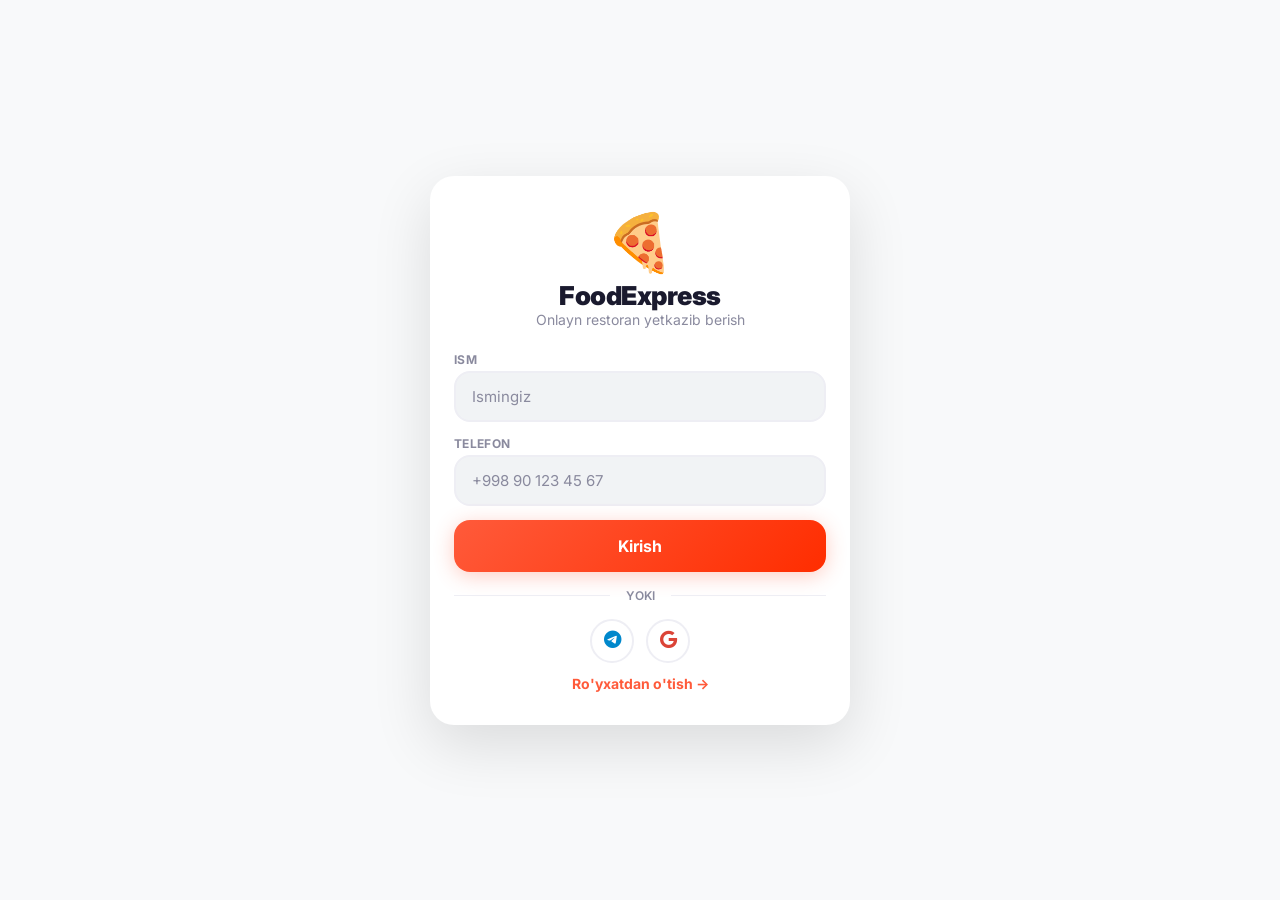
==== commit bbb534fc: "Add files via upload" ====
--- a/index.html
+++ b/index.html
@@ -8,15 +8,19 @@
     <link rel="stylesheet" href="https://cdnjs.cloudflare.com/ajax/libs/font-awesome/6.5.0/css/all.min.css">
     <link href="https://fonts.googleapis.com/css2?family=Inter:wght@400;500;600;700;800;900&display=swap" rel="stylesheet">
     <style>
-        /* ===== GLOBAL ===== */
+        /* ============================================
+           GLOBAL
+           ============================================ */
         * {
             margin: 0;
             padding: 0;
             box-sizing: border-box;
             -webkit-tap-highlight-color: transparent;
         }
+
         :root {
             --primary: #FF5A3A;
+            --primary-dark: #E64A2E;
             --primary-gradient: linear-gradient(135deg, #FF5A3A, #FF2D00);
             --bg: #F8F9FA;
             --surface: #FFFFFF;
@@ -27,328 +31,284 @@
             --border: #EEEEF4;
             --success: #00C853;
             --shadow: 0 8px 30px rgba(0,0,0,0.08);
+            --shadow-lg: 0 20px 60px rgba(0,0,0,0.12);
             --radius: 16px;
             --radius-lg: 24px;
         }
+
         body {
             font-family: 'Inter', -apple-system, sans-serif;
             background: var(--bg);
             color: var(--text);
             min-height: 100vh;
-            padding-bottom: 100px;
-        }
-
-        /* ===== AUTH ===== */
-        #authPage {
-            display: none;
-            min-height: 100vh;
+            display: flex;
             justify-content: center;
             align-items: center;
             padding: 20px;
-            background: var(--bg);
-        }
-        #authPage.active { display: flex; }
-
-        .auth-container {
+        }
+
+        /* ============================================
+           CONTAINER
+           ============================================ */
+        .container {
             background: var(--surface);
             border-radius: var(--radius-lg);
-            box-shadow: var(--shadow);
+            padding: 32px 24px;
+            max-width: 420px;
             width: 100%;
-            max-width: 400px;
-            overflow: hidden;
-        }
-        .auth-header {
-            background: var(--primary-gradient);
-            padding: 30px 24px;
-            color: white;
+            box-shadow: var(--shadow-lg);
+            position: relative;
+            min-height: 480px;
+        }
+
+        /* ============================================
+           AUTH PAGES
+           ============================================ */
+        .auth-page {
+            display: block;
+        }
+        .auth-page.hidden {
+            display: none;
+        }
+
+        .logo {
             text-align: center;
-        }
-        .auth-header .logo { font-size: 48px; }
-        .auth-header .title {
-            font-size: 24px;
+            font-size: 56px;
+            margin-bottom: 4px;
+        }
+        .title {
+            text-align: center;
+            font-size: 26px;
             font-weight: 900;
-            margin-top: 8px;
-        }
-        .auth-header .sub {
+            letter-spacing: -0.5px;
+        }
+        .subtitle {
+            text-align: center;
+            color: var(--text-3);
             font-size: 14px;
-            opacity: 0.85;
-        }
-        .auth-body { padding: 24px; }
-        .auth-body .input-group {
-            position: relative;
+            margin-bottom: 24px;
+        }
+
+        .input-group {
             margin-bottom: 14px;
         }
-        .auth-body .input-group .icon {
-            position: absolute;
-            left: 14px;
-            top: 50%;
-            transform: translateY(-50%);
+        .input-group label {
+            display: block;
+            font-size: 12px;
+            font-weight: 700;
             color: var(--text-3);
-        }
-        .auth-body .input-group input {
+            text-transform: uppercase;
+            letter-spacing: 0.3px;
+            margin-bottom: 4px;
+        }
+        .input-group input {
             width: 100%;
-            padding: 14px 16px 14px 46px;
+            padding: 14px 16px;
             border: 2px solid var(--border);
             border-radius: var(--radius);
             font-size: 15px;
             font-family: inherit;
             outline: none;
+            transition: all 0.2s;
             background: var(--surface-2);
         }
-        .auth-body .input-group input:focus {
+        .input-group input:focus {
             border-color: var(--primary);
-        }
-        .auth-body .btn-primary {
+            background: var(--surface);
+            box-shadow: 0 0 0 4px rgba(255, 90, 58, 0.08);
+        }
+        .input-group input::placeholder {
+            color: var(--text-3);
+        }
+
+        .btn {
             width: 100%;
-            padding: 15px;
-            background: var(--primary-gradient);
-            color: white;
+            padding: 16px;
             border: none;
             border-radius: var(--radius);
             font-size: 16px;
             font-weight: 700;
             cursor: pointer;
+            transition: all 0.2s;
+            font-family: inherit;
+        }
+        .btn:active {
+            transform: scale(0.97);
+        }
+        .btn-primary {
+            background: var(--primary-gradient);
+            color: white;
             box-shadow: 0 4px 20px rgba(255, 90, 58, 0.3);
         }
-        .auth-body .btn-primary:active { transform: scale(0.97); }
-        .auth-body .switch-btn {
+        .btn-primary:hover {
+            box-shadow: 0 6px 28px rgba(255, 90, 58, 0.4);
+        }
+        .btn-secondary {
+            background: var(--surface-2);
+            color: var(--text);
+        }
+        .btn-danger {
+            background: #FF1744;
+            color: white;
+        }
+
+        .switch-btn {
             background: none;
             border: none;
             color: var(--primary);
             font-weight: 700;
             cursor: pointer;
             font-size: 14px;
+            margin-top: 12px;
             font-family: inherit;
-            margin-top: 12px;
             width: 100%;
             text-align: center;
         }
 
-        /* ===== MAIN APP ===== */
-        #mainApp { display: none; }
-        #mainApp.active { display: block; }
-
-        /* Header */
-        .app-header {
+        .social-login {
+            display: flex;
+            justify-content: center;
+            gap: 12px;
+            margin-top: 16px;
+        }
+        .social-login button {
+            width: 44px;
+            height: 44px;
+            border-radius: 50%;
+            border: 2px solid var(--border);
             background: var(--surface);
-            padding: 16px 20px 12px;
-            position: sticky;
-            top: 0;
-            z-index: 100;
-            box-shadow: 0 2px 12px rgba(0,0,0,0.04);
-        }
-        .app-header .top {
-            display: flex;
-            justify-content: space-between;
+            font-size: 18px;
+            cursor: pointer;
+            transition: all 0.2s;
+        }
+        .social-login button:active {
+            transform: scale(0.9);
+        }
+        .social-login .telegram {
+            color: #0088cc;
+        }
+        .social-login .google {
+            color: #DB4437;
+        }
+
+        .divider {
+            display: flex;
             align-items: center;
-            margin-bottom: 12px;
-        }
-        .app-header .top .greeting strong {
-            font-size: 18px;
-            display: block;
-        }
-        .app-header .top .greeting span {
-            font-size: 13px;
+            gap: 16px;
+            margin: 16px 0;
+        }
+        .divider::before,
+        .divider::after {
+            content: '';
+            flex: 1;
+            height: 1px;
+            background: var(--border);
+        }
+        .divider span {
             color: var(--text-3);
-        }
-        .app-header .top .actions {
-            display: flex;
-            gap: 8px;
-        }
-        .app-header .top .actions button {
-            width: 38px;
-            height: 38px;
-            border-radius: 50%;
-            border: none;
-            background: var(--surface-2);
-            font-size: 16px;
-            cursor: pointer;
-            position: relative;
-        }
-        .app-header .top .actions button .badge {
-            position: absolute;
-            top: -4px;
-            right: -4px;
-            width: 18px;
-            height: 18px;
-            background: var(--danger);
-            color: white;
-            border-radius: 50%;
-            font-size: 10px;
-            font-weight: 800;
-            display: none;
-            align-items: center;
-            justify-content: center;
-        }
-        .app-header .top .actions button .badge.show { display: flex; }
-
-        /* Location */
-        .location-bar {
-            display: flex;
-            align-items: center;
-            gap: 10px;
-            padding: 10px 14px;
-            background: var(--surface-2);
-            border-radius: var(--radius);
-            margin-bottom: 10px;
-            cursor: pointer;
-        }
-        .location-bar .icon {
-            width: 32px;
-            height: 32px;
-            border-radius: 50%;
-            background: var(--primary-gradient);
-            display: flex;
-            align-items: center;
-            justify-content: center;
-            color: white;
-        }
-        .location-bar .info { flex: 1; }
-        .location-bar .info .label {
-            font-size: 11px;
-            color: var(--text-3);
+            font-size: 12px;
             font-weight: 600;
             text-transform: uppercase;
         }
-        .location-bar .info .address { font-weight: 700; }
-
-        /* Search */
-        .search-wrap {
-            position: relative;
-        }
-        .search-wrap input {
-            width: 100%;
-            padding: 12px 16px 12px 44px;
-            border: none;
-            border-radius: var(--radius);
-            background: var(--surface-2);
-            font-size: 14px;
-            font-family: inherit;
-            outline: none;
-        }
-        .search-wrap input:focus {
-            box-shadow: 0 0 0 3px rgba(255, 90, 58, 0.15);
-        }
-        .search-wrap .icon {
-            position: absolute;
-            left: 14px;
-            top: 50%;
-            transform: translateY(-50%);
-            color: var(--text-3);
-        }
-
-        /* Categories */
-        .cat-section {
-            padding: 16px 16px 8px;
-            background: var(--surface);
-        }
-        .cat-scroll {
-            display: flex;
-            gap: 10px;
-            overflow-x: auto;
-            scrollbar-width: none;
-            padding: 4px 0 12px;
-        }
-        .cat-scroll::-webkit-scrollbar { display: none; }
-        .cat-chip {
-            display: flex;
-            flex-direction: column;
-            align-items: center;
-            gap: 4px;
-            padding: 10px 16px;
-            min-width: 64px;
-            background: var(--surface-2);
-            border: 2px solid transparent;
-            border-radius: var(--radius);
-            cursor: pointer;
-            font-size: 10px;
-            font-weight: 700;
-            color: var(--text-2);
-            font-family: inherit;
-            transition: all 0.2s;
-        }
-        .cat-chip .emoji { font-size: 24px; }
-        .cat-chip.active {
-            background: var(--primary-gradient);
-            color: white;
-            border-color: var(--primary);
-            box-shadow: 0 4px 16px rgba(255, 90, 58, 0.3);
-        }
-
-        /* Menu Grid */
-        .section {
-            padding: 16px 0;
-            background: var(--surface);
-            margin-top: 8px;
-        }
-        .section-header {
-            display: flex;
-            justify-content: space-between;
-            align-items: center;
-            padding: 0 16px 12px;
-        }
-        .section-title {
+
+        /* ============================================
+           MAIN APP
+           ============================================ */
+        #mainApp {
+            display: none;
+        }
+        #mainApp.active {
+            display: block;
+        }
+
+        /* Profile Header */
+        .profile-header {
+            text-align: center;
+            padding-bottom: 16px;
+            border-bottom: 1px solid var(--border);
+        }
+        .profile-header .avatar {
+            font-size: 56px;
+        }
+        .profile-header .name {
             font-size: 20px;
             font-weight: 900;
         }
+        .profile-header .phone {
+            color: var(--text-3);
+            font-size: 14px;
+        }
+        .profile-stats {
+            display: flex;
+            justify-content: center;
+            gap: 32px;
+            margin: 16px 0;
+        }
+        .profile-stats .stat {
+            text-align: center;
+        }
+        .profile-stats .stat .value {
+            font-size: 20px;
+            font-weight: 900;
+            color: var(--primary);
+        }
+        .profile-stats .stat .label {
+            font-size: 12px;
+            color: var(--text-3);
+        }
+
+        /* Menu Grid */
         .menu-grid {
             display: grid;
             grid-template-columns: repeat(2, 1fr);
             gap: 12px;
-            padding: 0 16px;
+            margin: 16px 0;
         }
         .menu-item {
-            background: var(--surface);
+            background: var(--surface-2);
             border-radius: var(--radius);
-            overflow: hidden;
-            border: 1px solid var(--border);
+            padding: 16px 12px;
+            text-align: center;
             cursor: pointer;
             transition: all 0.2s;
-        }
-        .menu-item:active { transform: scale(0.96); }
-        .menu-item .image {
-            height: 120px;
-            background: linear-gradient(135deg, #FFF0E8, #FFE0D0);
-            display: flex;
-            align-items: center;
-            justify-content: center;
-            font-size: 48px;
-            position: relative;
-        }
-        .menu-item .body { padding: 12px; }
-        .menu-item .body .name { font-weight: 700; font-size: 14px; }
-        .menu-item .body .desc {
-            font-size: 12px;
-            color: var(--text-3);
-            margin: 2px 0 6px;
-        }
-        .menu-item .body .bottom {
-            display: flex;
-            justify-content: space-between;
-            align-items: center;
-        }
-        .menu-item .body .price {
-            font-weight: 900;
-            font-size: 15px;
+            border: 2px solid transparent;
+        }
+        .menu-item:active {
+            transform: scale(0.95);
+            border-color: var(--primary);
+        }
+        .menu-item .emoji {
+            font-size: 32px;
+            display: block;
+        }
+        .menu-item .name {
+            font-weight: 700;
+            font-size: 14px;
+            margin-top: 4px;
+        }
+        .menu-item .price {
             color: var(--primary);
-        }
-        .menu-item .body .add-btn {
-            width: 30px;
-            height: 30px;
-            border-radius: 50%;
-            border: none;
-            background: var(--primary-gradient);
-            color: white;
-            font-size: 16px;
-            cursor: pointer;
-        }
-
-        /* Cart Float */
+            font-weight: 800;
+            font-size: 14px;
+        }
+
+        /* Section Title */
+        .section-title {
+            font-size: 18px;
+            font-weight: 800;
+            margin: 16px 0 8px;
+        }
+
+        /* ============================================
+           CART FLOAT
+           ============================================ */
         .cart-float {
             position: fixed;
             bottom: 90px;
-            left: 16px;
-            right: 16px;
+            left: 50%;
+            transform: translateX(-50%);
+            width: calc(100% - 40px);
+            max-width: 380px;
             background: var(--text);
             color: white;
             padding: 14px 18px;
@@ -357,126 +317,94 @@
             align-items: center;
             justify-content: space-between;
             z-index: 1000;
-            box-shadow: 0 12px 40px rgba(0,0,0,0.3);
-        }
-        .cart-float.show { display: flex; }
+            box-shadow: var(--shadow-lg);
+            animation: slideUp 0.3s ease;
+        }
+        .cart-float.show {
+            display: flex;
+        }
+        @keyframes slideUp {
+            from {
+                transform: translateX(-50%) translateY(60px);
+                opacity: 0;
+            }
+            to {
+                transform: translateX(-50%) translateY(0);
+                opacity: 1;
+            }
+        }
         .cart-float .left {
             display: flex;
             align-items: center;
             gap: 12px;
         }
         .cart-float .left .count {
+            background: var(--primary);
             width: 28px;
             height: 28px;
             border-radius: 50%;
-            background: var(--primary);
             display: flex;
             align-items: center;
             justify-content: center;
             font-weight: 900;
             font-size: 13px;
         }
-        .cart-float .left .info .total { font-weight: 800; font-size: 16px; }
-        .cart-float .right button {
+        .cart-float .left .total {
+            font-weight: 800;
+            font-size: 16px;
+        }
+        .cart-float .checkout-btn {
             background: var(--primary-gradient);
             color: white;
             border: none;
             padding: 10px 20px;
             border-radius: var(--radius);
             font-weight: 700;
+            font-size: 14px;
             cursor: pointer;
-        }
-
-        /* Pages */
-        .page { display: none; padding: 16px; animation: fadeUp 0.3s ease; }
-        .page.active { display: block; }
-        @keyframes fadeUp {
-            from { opacity: 0; transform: translateY(12px); }
-            to { opacity: 1; transform: translateY(0); }
-        }
-        .page-title {
-            font-size: 22px;
-            font-weight: 900;
-            margin-bottom: 16px;
-        }
-
-        /* Orders */
-        .order-card {
-            background: var(--surface);
-            border-radius: var(--radius);
-            padding: 16px;
-            border: 1px solid var(--border);
-            margin-bottom: 12px;
-        }
-        .order-card .top {
-            display: flex;
-            justify-content: space-between;
-            align-items: center;
-        }
-        .order-card .top .status {
-            padding: 3px 12px;
-            border-radius: 10px;
-            font-size: 11px;
-            font-weight: 700;
-        }
-        .status-new { background: #FFF0E0; color: var(--primary); }
-        .status-delivering { background: #E3F2FD; color: #0D47A1; }
-        .status-delivered { background: #E8F5E9; color: var(--success); }
-
-        /* Profile */
-        .profile-card {
-            background: var(--surface);
-            border-radius: var(--radius-lg);
-            padding: 24px;
-            border: 1px solid var(--border);
-            text-align: center;
-        }
-        .profile-card .avatar { font-size: 60px; }
-        .profile-card .name { font-size: 20px; font-weight: 900; }
-        .profile-card .stats {
-            display: flex;
-            justify-content: center;
-            gap: 30px;
-            margin-top: 16px;
-        }
-        .profile-card .stats .stat .value {
-            font-size: 20px;
-            font-weight: 900;
-            color: var(--primary);
-        }
-        .profile-card .stats .stat .label {
-            font-size: 12px;
-            color: var(--text-3);
-        }
-
-        /* Checkout Sheet */
+            font-family: inherit;
+            transition: all 0.2s;
+        }
+        .cart-float .checkout-btn:active {
+            transform: scale(0.95);
+        }
+
+        /* ============================================
+           CHECKOUT SHEET
+           ============================================ */
         .sheet-overlay {
             display: none;
             position: fixed;
             inset: 0;
-            background: rgba(0,0,0,0.5);
+            background: rgba(0, 0, 0, 0.5);
             z-index: 2000;
             align-items: flex-end;
             backdrop-filter: blur(8px);
         }
-        .sheet-overlay.active { display: flex; }
+        .sheet-overlay.active {
+            display: flex;
+        }
         .sheet {
             background: var(--surface);
             border-radius: var(--radius-lg) var(--radius-lg) 0 0;
             width: 100%;
-            max-height: 92vh;
+            max-height: 85vh;
             overflow-y: auto;
-            padding: 24px 20px 32px;
-            animation: slideUp 0.4s ease;
-        }
-        @keyframes slideUp {
-            from { transform: translateY(100%); }
-            to { transform: translateY(0); }
+            padding: 20px 20px 32px;
+            animation: sheetUp 0.4s ease;
+        }
+        @keyframes sheetUp {
+            from {
+                transform: translateY(100%);
+            }
+            to {
+                transform: translateY(0);
+            }
         }
         .sheet .handle {
             width: 40px;
             height: 4px;
-            background: var(--surface-3);
+            background: var(--border);
             border-radius: 4px;
             margin: 0 auto 16px;
         }
@@ -486,7 +414,10 @@
             align-items: center;
             margin-bottom: 16px;
         }
-        .sheet .header .title { font-size: 22px; font-weight: 900; }
+        .sheet .header .title {
+            font-size: 20px;
+            font-weight: 900;
+        }
         .sheet .header .close {
             width: 36px;
             height: 36px;
@@ -496,14 +427,17 @@
             font-size: 18px;
             cursor: pointer;
         }
-        .sheet .form-group { margin-bottom: 14px; }
+        .sheet .form-group {
+            margin-bottom: 14px;
+        }
         .sheet .form-group label {
             display: block;
             font-size: 12px;
             font-weight: 700;
             color: var(--text-3);
+            text-transform: uppercase;
+            letter-spacing: 0.3px;
             margin-bottom: 4px;
-            text-transform: uppercase;
         }
         .sheet .form-group input,
         .sheet .form-group textarea,
@@ -515,13 +449,46 @@
             font-size: 15px;
             font-family: inherit;
             outline: none;
+            transition: all 0.2s;
             background: var(--surface);
         }
         .sheet .form-group input:focus,
         .sheet .form-group textarea:focus {
             border-color: var(--primary);
         }
-        .sheet .btn-checkout {
+        .sheet .form-group textarea {
+            resize: vertical;
+            min-height: 50px;
+        }
+        .cart-item-row {
+            display: flex;
+            justify-content: space-between;
+            padding: 10px 0;
+            border-bottom: 1px solid var(--border);
+        }
+        .cart-item-row .info {
+            display: flex;
+            align-items: center;
+            gap: 10px;
+        }
+        .cart-item-row .info .emoji {
+            font-size: 24px;
+        }
+        .cart-item-row .info .name {
+            font-weight: 700;
+        }
+        .cart-total {
+            text-align: right;
+            font-weight: 900;
+            font-size: 18px;
+            padding: 12px 0;
+            border-top: 2px solid var(--border);
+            margin-top: 4px;
+        }
+        .cart-total span {
+            color: var(--primary);
+        }
+        .btn-checkout {
             width: 100%;
             padding: 16px;
             background: var(--primary-gradient);
@@ -531,10 +498,17 @@
             font-size: 17px;
             font-weight: 800;
             cursor: pointer;
+            font-family: inherit;
             box-shadow: 0 4px 20px rgba(255, 90, 58, 0.3);
-        }
-
-        /* Tab Bar */
+            transition: all 0.2s;
+        }
+        .btn-checkout:active {
+            transform: scale(0.97);
+        }
+
+        /* ============================================
+           TAB BAR
+           ============================================ */
         .tab-bar {
             position: fixed;
             bottom: 0;
@@ -543,177 +517,340 @@
             background: var(--surface);
             display: none;
             justify-content: space-around;
-            padding: 8px 0 12px;
+            padding: 8px 0 16px;
             border-top: 1px solid var(--border);
             z-index: 999;
-        }
-        .tab-bar.active { display: flex; }
+            box-shadow: 0 -4px 20px rgba(0, 0, 0, 0.04);
+        }
+        .tab-bar.active {
+            display: flex;
+        }
         .tab-bar .tab-btn {
             display: flex;
             flex-direction: column;
             align-items: center;
             gap: 2px;
-            padding: 4px 12px;
+            padding: 4px 16px;
             background: none;
             border: none;
-            color: var(--text-4);
+            color: var(--text-3);
             font-size: 10px;
             font-weight: 700;
             cursor: pointer;
+            transition: all 0.2s;
             font-family: inherit;
+        }
+        .tab-bar .tab-btn .icon {
+            font-size: 22px;
             transition: all 0.2s;
         }
-        .tab-bar .tab-btn .icon { font-size: 22px; }
-        .tab-bar .tab-btn.active { color: var(--primary); }
-
+        .tab-bar .tab-btn.active {
+            color: var(--primary);
+        }
+        .tab-bar .tab-btn.active .icon {
+            transform: translateY(-2px);
+        }
+
+        /* ============================================
+           TOAST / ALERT
+           ============================================ */
+        .toast {
+            position: fixed;
+            top: 20px;
+            left: 50%;
+            transform: translateX(-50%);
+            padding: 14px 24px;
+            border-radius: var(--radius);
+            color: white;
+            font-weight: 700;
+            font-size: 14px;
+            z-index: 9999;
+            display: none;
+            animation: slideDown 0.3s ease;
+            max-width: calc(100% - 40px);
+            text-align: center;
+        }
+        .toast.show {
+            display: block;
+        }
+        .toast.success {
+            background: var(--success);
+        }
+        .toast.error {
+            background: #FF1744;
+        }
+        .toast.info {
+            background: var(--text);
+        }
+        @keyframes slideDown {
+            from {
+                transform: translateX(-50%) translateY(-20px);
+                opacity: 0;
+            }
+            to {
+                transform: translateX(-50%) translateY(0);
+                opacity: 1;
+            }
+        }
+
+        /* ============================================
+           RESPONSIVE
+           ============================================ */
         @media (max-width: 400px) {
-            .menu-grid { gap: 10px; }
-            .menu-item .image { height: 100px; font-size: 40px; }
-        }
+            .container {
+                padding: 24px 16px;
+            }
+            .menu-grid {
+                gap: 10px;
+            }
+            .menu-item {
+                padding: 12px 8px;
+            }
+            .menu-item .emoji {
+                font-size: 28px;
+            }
+            .profile-stats {
+                gap: 20px;
+            }
+        }
+
         @media (min-width: 600px) {
-            .menu-grid { grid-template-columns: repeat(3, 1fr); }
+            .menu-grid {
+                grid-template-columns: repeat(3, 1fr);
+            }
+        }
+
+        /* ============================================
+           ORDERS PAGE
+           ============================================ */
+        .order-card {
+            background: var(--surface-2);
+            border-radius: var(--radius);
+            padding: 14px 16px;
+            margin-bottom: 10px;
+            border: 1px solid var(--border);
+        }
+        .order-card .top {
+            display: flex;
+            justify-content: space-between;
+            align-items: center;
+        }
+        .order-card .top .order-id {
+            font-weight: 700;
+        }
+        .order-card .top .status {
+            padding: 3px 12px;
+            border-radius: 10px;
+            font-size: 11px;
+            font-weight: 700;
+        }
+        .status-new {
+            background: #FFF0E0;
+            color: var(--primary);
+        }
+        .status-delivering {
+            background: #E3F2FD;
+            color: #0D47A1;
+        }
+        .status-delivered {
+            background: #E8F5E9;
+            color: var(--success);
+        }
+        .order-card .items {
+            margin: 6px 0;
+            font-size: 14px;
+            color: var(--text-2);
+        }
+        .order-card .bottom {
+            display: flex;
+            justify-content: space-between;
+            font-size: 14px;
+        }
+        .order-card .bottom .total {
+            font-weight: 800;
+        }
+        .order-card .bottom .date {
+            color: var(--text-3);
+            font-size: 12px;
+        }
+
+        .empty-state {
+            text-align: center;
+            padding: 40px 20px;
+            color: var(--text-3);
+        }
+        .empty-state .icon {
+            font-size: 48px;
+            margin-bottom: 8px;
+        }
+        .empty-state .title {
+            font-weight: 700;
+            font-size: 16px;
+            color: var(--text);
+        }
+
+        /* Pages */
+        .page {
+            display: none;
+            animation: fadeIn 0.3s ease;
+        }
+        .page.active {
+            display: block;
+        }
+        @keyframes fadeIn {
+            from {
+                opacity: 0;
+                transform: translateY(8px);
+            }
+            to {
+                opacity: 1;
+                transform: translateY(0);
+            }
         }
     </style>
 </head>
 <body>
 
-    <!-- ===== AUTH PAGE ===== -->
-    <div id="authPage" class="active">
-        <div class="auth-container">
-            <div class="auth-header">
-                <div class="logo">🍕</div>
-                <div class="title">FoodExpress</div>
-                <div class="sub">Onlayn restoran yetkazib berish</div>
-            </div>
-            <div class="auth-body" id="authBody">
-                <!-- Login -->
-                <div id="loginForm">
-                    <div class="input-group">
-                        <span class="icon"><i class="fas fa-user"></i></span>
-                        <input type="text" placeholder="Ismingiz" id="loginName">
-                    </div>
-                    <div class="input-group">
-                        <span class="icon"><i class="fas fa-phone"></i></span>
-                        <input type="tel" placeholder="+998 90 123 45 67" id="loginPhone">
-                    </div>
-                    <button class="btn-primary" onclick="handleLogin()">Kirish</button>
-                    <button class="switch-btn" onclick="showRegister()">Ro'yxatdan o'tish →</button>
+    <!-- ==========================================
+    TOAST
+    ========================================== -->
+    <div class="toast" id="toast"></div>
+
+    <!-- ==========================================
+    CONTAINER
+    ========================================== -->
+    <div class="container">
+
+        <!-- ==========================================
+        AUTH: LOGIN
+        ========================================== -->
+        <div class="auth-page" id="loginPage">
+            <div class="logo">🍕</div>
+            <div class="title">FoodExpress</div>
+            <div class="subtitle">Onlayn restoran yetkazib berish</div>
+
+            <div class="input-group">
+                <label>Ism</label>
+                <input type="text" id="loginName" placeholder="Ismingiz" autocomplete="name">
+            </div>
+            <div class="input-group">
+                <label>Telefon</label>
+                <input type="tel" id="loginPhone" placeholder="+998 90 123 45 67" autocomplete="tel">
+            </div>
+
+            <button class="btn btn-primary" onclick="handleLogin()">Kirish</button>
+
+            <div class="divider">
+                <span>yoki</span>
+            </div>
+
+            <div class="social-login">
+                <button class="telegram" onclick="loginWithTelegram()"><i class="fab fa-telegram-plane"></i></button>
+                <button class="google" onclick="showToast('Google orqali kirish tez orada!', 'info')"><i class="fab fa-google"></i></button>
+            </div>
+
+            <button class="switch-btn" onclick="showRegister()">Ro'yxatdan o'tish →</button>
+        </div>
+
+        <!-- ==========================================
+        AUTH: REGISTER
+        ========================================== -->
+        <div class="auth-page hidden" id="registerPage">
+            <div class="logo">📝</div>
+            <div class="title">Ro'yxatdan o'tish</div>
+            <div class="subtitle">Bonuslar va chegirmalardan foydalaning</div>
+
+            <div class="input-group">
+                <label>Ism</label>
+                <input type="text" id="regName" placeholder="Ismingiz" autocomplete="name">
+            </div>
+            <div class="input-group">
+                <label>Telefon</label>
+                <input type="tel" id="regPhone" placeholder="+998 90 123 45 67" autocomplete="tel">
+            </div>
+            <div class="input-group">
+                <label>Parol</label>
+                <input type="password" id="regPassword" placeholder="Parol" autocomplete="new-password">
+            </div>
+
+            <button class="btn btn-primary" onclick="handleRegister()">Ro'yxatdan o'tish</button>
+
+            <button class="switch-btn" onclick="showLogin()">← Kirish</button>
+        </div>
+
+        <!-- ==========================================
+        MAIN APP
+        ========================================== -->
+        <div id="mainApp">
+
+            <!-- Profile Header -->
+            <div class="profile-header">
+                <div class="avatar" id="profileAvatar">👤</div>
+                <div class="name" id="profileName">Mehmon</div>
+                <div class="phone" id="profilePhone">Telefon qo'shilmagan</div>
+            </div>
+
+            <!-- Stats -->
+            <div class="profile-stats">
+                <div class="stat">
+                    <div class="value" id="statOrders">0</div>
+                    <div class="label">Buyurtma</div>
                 </div>
-
-                <!-- Register -->
-                <div id="registerForm" style="display:none;">
-                    <div class="input-group">
-                        <span class="icon"><i class="fas fa-user"></i></span>
-                        <input type="text" placeholder="Ismingiz" id="regName">
-                    </div>
-                    <div class="input-group">
-                        <span class="icon"><i class="fas fa-phone"></i></span>
-                        <input type="tel" placeholder="+998 90 123 45 67" id="regPhone">
-                    </div>
-                    <div class="input-group">
-                        <span class="icon"><i class="fas fa-lock"></i></span>
-                        <input type="password" placeholder="Parol" id="regPassword">
-                    </div>
-                    <button class="btn-primary" onclick="handleRegister()">Ro'yxatdan o'tish</button>
-                    <button class="switch-btn" onclick="showLogin()">← Kirish</button>
+                <div class="stat">
+                    <div class="value" id="statBonus">0</div>
+                    <div class="label">Bonus</div>
                 </div>
+                <div class="stat">
+                    <div class="value" id="statSpent">0</div>
+                    <div class="label">Sarflangan</div>
+                </div>
+            </div>
+
+            <!-- Pages -->
+            <div class="page active" id="page-home">
+                <div class="section-title">🍽 Bugungi taomlar</div>
+                <div class="menu-grid" id="menuGrid"></div>
+            </div>
+
+            <div class="page" id="page-orders">
+                <div class="section-title">📋 Buyurtmalarim</div>
+                <div id="ordersList"></div>
+            </div>
+
+            <div class="page" id="page-profile">
+                <div class="section-title">👤 Profil</div>
+                <button class="btn btn-danger" onclick="logout()" style="margin-top:8px;">Chiqish</button>
             </div>
         </div>
     </div>
 
-    <!-- ===== MAIN APP ===== -->
-    <div id="mainApp">
-        <div class="app-header">
-            <div class="top">
-                <div class="greeting">
-                    <strong id="userName">Mehmon</strong>
-                    <span>Bugun qanday taom istaysiz?</span>
-                </div>
-                <div class="actions">
-                    <button onclick="showCheckout()">
-                        <i class="fas fa-shopping-bag"></i>
-                        <span class="badge" id="cartBadge">0</span>
-                    </button>
-                    <button onclick="logout()"><i class="fas fa-sign-out-alt"></i></button>
-                </div>
-            </div>
-            <div class="location-bar" onclick="detectLocation()">
-                <div class="icon"><i class="fas fa-location-dot"></i></div>
-                <div class="info">
-                    <div class="label">Yetkazish manzili</div>
-                    <div class="address" id="userAddress">Manzilni tanlang</div>
-                </div>
-            </div>
-            <div class="search-wrap">
-                <span class="icon"><i class="fas fa-search"></i></span>
-                <input type="text" placeholder="Taom qidirish..." id="searchInput" oninput="searchFoods(this.value)">
-            </div>
-        </div>
-
-        <div class="cat-section">
-            <div class="cat-scroll" id="categories"></div>
-        </div>
-
-        <div class="section">
-            <div class="section-header">
-                <div class="section-title" id="gridTitle">🍽 Barcha taomlar</div>
-            </div>
-            <div class="menu-grid" id="menuGrid"></div>
-        </div>
-
-        <!-- Pages -->
-        <div class="page" id="page-orders">
-            <div class="page-title">📋 Buyurtmalarim</div>
-            <div id="ordersList"></div>
-        </div>
-
-        <div class="page" id="page-profile">
-            <div class="profile-card">
-                <div class="avatar">👤</div>
-                <div class="name" id="profileName">Mehmon</div>
-                <div class="stats">
-                    <div class="stat">
-                        <div class="value" id="statOrders">0</div>
-                        <div class="label">Buyurtma</div>
-                    </div>
-                    <div class="stat">
-                        <div class="value" id="statSpent">0</div>
-                        <div class="label">Sarflangan</div>
-                    </div>
-                    <div class="stat">
-                        <div class="value" id="statBonus">0</div>
-                        <div class="label">Bonus</div>
-                    </div>
-                </div>
-            </div>
-        </div>
-    </div>
-
-    <!-- ===== CART FLOAT ===== -->
+    <!-- ==========================================
+    CART FLOAT
+    ========================================== -->
     <div class="cart-float" id="cartFloat">
         <div class="left">
-            <div class="count" id="floatCount">0</div>
-            <div class="info">
+            <div class="count" id="cartCount">0</div>
+            <div>
                 <div style="font-size:11px;opacity:0.5;">Savat</div>
-                <div class="total" id="floatTotal">0 so'm</div>
+                <div class="total" id="cartTotal">0 so'm</div>
             </div>
         </div>
-        <div class="right">
-            <button onclick="showCheckout()">Buyurtma</button>
-        </div>
+        <button class="checkout-btn" onclick="openCheckout()">Buyurtma</button>
     </div>
 
-    <!-- ===== CHECKOUT ===== -->
+    <!-- ==========================================
+    CHECKOUT SHEET
+    ========================================== -->
     <div class="sheet-overlay" id="checkoutSheet">
         <div class="sheet">
             <div class="handle"></div>
             <div class="header">
                 <div class="title">🛒 Savat</div>
-                <button class="close" onclick="closeSheet('checkoutSheet')"><i class="fas fa-xmark"></i></button>
+                <button class="close" onclick="closeSheet()"><i class="fas fa-xmark"></i></button>
             </div>
             <div id="cartItemsList"></div>
-            <div style="text-align:right;font-weight:900;font-size:18px;padding:12px 0;border-top:2px solid var(--border);">
-                Jami: <span style="color:var(--primary);" id="checkoutTotal">0 so'm</span>
+            <div class="cart-total">
+                Jami: <span id="checkoutTotal">0 so'm</span>
             </div>
             <div class="form-group">
                 <label>📞 Telefon</label>
@@ -721,7 +858,7 @@
             </div>
             <div class="form-group">
                 <label>📍 Manzil</label>
-                <textarea id="checkoutAddress" rows="2" placeholder="To'liq manzil"></textarea>
+                <textarea id="checkoutAddress" rows="2" placeholder="To'liq manzilni kiriting"></textarea>
             </div>
             <div class="form-group">
                 <label>💳 To'lov usuli</label>
@@ -735,8 +872,10 @@
         </div>
     </div>
 
-    <!-- ===== TAB BAR ===== -->
-    <nav class="tab-bar" id="tabBar">
+    <!-- ==========================================
+    TAB BAR
+    ========================================== -->
+    <div class="tab-bar" id="tabBar">
         <button class="tab-btn active" data-tab="home" onclick="switchTab('home')">
             <span class="icon"><i class="fas fa-home"></i></span>
             <span>Bosh</span>
@@ -749,58 +888,84 @@
             <span class="icon"><i class="fas fa-user"></i></span>
             <span>Profil</span>
         </button>
-    </nav>
-
+    </div>
+
+    <!-- ==========================================
+    JAVASCRIPT
+    ========================================== -->
     <script>
-        // ===== TELEGRAM =====
+        // ============================================
+        // TELEGRAM
+        // ============================================
         const tg = window.Telegram?.WebApp;
-        if (tg) { tg.expand();
+        if (tg) {
+            tg.expand();
             tg.ready();
             tg.setHeaderColor('#FFFFFF');
-            tg.setBackgroundColor('#F8F9FA'); }
-
-        // ===== USER DATA =====
-        let userData = {
-            name: '',
-            phone: '',
-            password: '',
-            address: localStorage.getItem('userAddress') || '',
-            isLoggedIn: localStorage.getItem('userLoggedIn') === 'true',
-            orders: JSON.parse(localStorage.getItem('userOrders') || '[]'),
-            bonus: parseInt(localStorage.getItem('userBonus') || '0')
-        };
-
-        // ===== USERS DATABASE =====
+            tg.setBackgroundColor('#F8F9FA');
+        }
+
+        // ============================================
+        // DATA
+        // ============================================
         let usersDB = JSON.parse(localStorage.getItem('usersDB') || '[]');
-
-        // ===== MENU =====
+        let currentUser = JSON.parse(localStorage.getItem('currentUser') || 'null');
+        let cart = {};
+        let currentTab = 'home';
+
         const menuData = [
-            { id: 1, name: "Osh", price: 35000, emoji: "🍚", category: "Milliy", desc: "Qo'y go'shti, sabzi" },
-            { id: 2, name: "Shashlik", price: 18000, emoji: "🍢", category: "Milliy", desc: "Mol go'shti" },
-            { id: 3, name: "Burger", price: 32000, emoji: "🍔", category: "Fast Food", desc: "Dabl chizburger" },
-            { id: 4, name: "Pizza", price: 45000, emoji: "🍕", category: "Fast Food", desc: "Pepperoni" },
-            { id: 5, name: "Manti", price: 8000, emoji: "🥟", category: "Milliy", desc: "Bug'da pishirilgan" },
-            { id: 6, name: "Lavash", price: 28000, emoji: "🌯", category: "Fast Food", desc: "Tovuq go'shti" },
-            { id: 7, name: "Lag'mon", price: 28000, emoji: "🍜", category: "Milliy", desc: "Qo'y go'shti" },
-            { id: 8, name: "Coffee", price: 15000, emoji: "☕", category: "Ichimlik", desc: "Kapuchino" },
-            { id: 9, name: "Cola", price: 12000, emoji: "🥤", category: "Ichimlik", desc: "1 litr" },
-            { id: 10, name: "Tort", price: 25000, emoji: "🍰", category: "Desert", desc: "Shokoladli" },
-            { id: 11, name: "Moroz", price: 10000, emoji: "🍦", category: "Desert", desc: "Muzqaymoq" },
-            { id: 12, name: "Smuzi", price: 18000, emoji: "🥤", category: "Ichimlik", desc: "Meva" },
+            { id: 1, name: "Osh", price: 35000, emoji: "🍚", category: "Milliy" },
+            { id: 2, name: "Shashlik", price: 18000, emoji: "🍢", category: "Milliy" },
+            { id: 3, name: "Burger", price: 32000, emoji: "🍔", category: "Fast Food" },
+            { id: 4, name: "Pizza", price: 45000, emoji: "🍕", category: "Fast Food" },
+            { id: 5, name: "Manti", price: 8000, emoji: "🥟", category: "Milliy" },
+            { id: 6, name: "Lavash", price: 28000, emoji: "🌯", category: "Fast Food" },
+            { id: 7, name: "Lag'mon", price: 28000, emoji: "🍜", category: "Milliy" },
+            { id: 8, name: "Coffee", price: 15000, emoji: "☕", category: "Ichimlik" },
+            { id: 9, name: "Cola", price: 12000, emoji: "🥤", category: "Ichimlik" },
+            { id: 10, name: "Tort", price: 25000, emoji: "🍰", category: "Desert" },
+            { id: 11, name: "Moroz", price: 10000, emoji: "🍦", category: "Desert" },
+            { id: 12, name: "Smuzi", price: 18000, emoji: "🥤", category: "Ichimlik" },
         ];
 
-        let cart = {};
-        let currentCategory = "Barcha taomlar";
-
-        // ===== AUTH =====
+        // ============================================
+        // TOAST
+        // ============================================
+        function showToast(message, type = 'info') {
+            const toast = document.getElementById('toast');
+            toast.textContent = message;
+            toast.className = 'toast show ' + type;
+            clearTimeout(toast._timer);
+            toast._timer = setTimeout(() => {
+                toast.classList.remove('show');
+            }, 3000);
+        }
+
+        // ============================================
+        // AUTH
+        // ============================================
         function showLogin() {
-            document.getElementById('loginForm').style.display = 'block';
-            document.getElementById('registerForm').style.display = 'none';
+            document.getElementById('loginPage').classList.remove('hidden');
+            document.getElementById('registerPage').classList.add('hidden');
+            document.getElementById('mainApp').classList.remove('active');
+            document.getElementById('tabBar').classList.remove('active');
         }
 
         function showRegister() {
-            document.getElementById('loginForm').style.display = 'none';
-            document.getElementById('registerForm').style.display = 'block';
+            document.getElementById('loginPage').classList.add('hidden');
+            document.getElementById('registerPage').classList.remove('hidden');
+            document.getElementById('mainApp').classList.remove('active');
+            document.getElementById('tabBar').classList.remove('active');
+        }
+
+        function showMainApp() {
+            document.getElementById('loginPage').classList.add('hidden');
+            document.getElementById('registerPage').classList.add('hidden');
+            document.getElementById('mainApp').classList.add('active');
+            document.getElementById('tabBar').classList.add('active');
+            renderMenu();
+            updateProfile();
+            switchTab('home');
         }
 
         function handleRegister() {
@@ -809,31 +974,44 @@
             const password = document.getElementById('regPassword').value.trim();
 
             if (!name || !phone || !password) {
-                tg?.showAlert ? tg.showAlert('Barcha maydonlarni to\'ldiring!') : alert('Barcha maydonlarni to\'ldiring!');
+                showToast('Barcha maydonlarni to\'ldiring!', 'error');
                 return;
             }
 
-            // Check if user exists
+            // Telefon raqam formatini tekshirish
+            const phoneRegex = /^\+?998[0-9]{9}$/;
+            if (!phoneRegex.test(phone.replace(/\s/g, ''))) {
+                showToast('Telefon raqamni to\'g\'ri kiriting! (+998901234567)', 'error');
+                return;
+            }
+
             if (usersDB.find(u => u.phone === phone)) {
-                tg?.showAlert ? tg.showAlert('Bu raqam allaqachon ro\'yxatdan o\'tgan!') :
-                    alert('Bu raqam allaqachon ro\'yxatdan o\'tgan!');
+                showToast('Bu raqam allaqachon ro\'yxatdan o\'tgan!', 'error');
                 return;
             }
 
-            // Save user
-            usersDB.push({ name, phone, password, orders: [], bonus: 5000 });
+            const user = {
+                name,
+                phone,
+                password,
+                orders: [],
+                bonus: 5000,
+                spent: 0,
+                registeredAt: new Date().toISOString()
+            };
+
+            usersDB.push(user);
             localStorage.setItem('usersDB', JSON.stringify(usersDB));
 
-            userData.name = name;
-            userData.phone = phone;
-            userData.password = password;
-            userData.isLoggedIn = true;
-            userData.bonus = 5000;
-            localStorage.setItem('userLoggedIn', 'true');
-            localStorage.setItem('userBonus', '5000');
-
+            currentUser = user;
+            localStorage.setItem('currentUser', JSON.stringify(user));
+
+            if (tg?.sendData) {
+                tg.sendData(JSON.stringify({ action: 'register', name, phone }));
+            }
+
+            showToast('✅ Ro\'yxatdan o\'tdingiz! Sizga 5000 bonus berildi!', 'success');
             showMainApp();
-            if (tg?.showAlert) tg.showAlert('✅ Ro\'yxatdan o\'tdingiz! Sizga 5000 bonus berildi!');
         }
 
         function handleLogin() {
@@ -841,123 +1019,91 @@
             const phone = document.getElementById('loginPhone').value.trim();
 
             if (!name || !phone) {
-                tg?.showAlert ? tg.showAlert('Ism va telefon raqamni kiriting!') : alert('Ism va telefon raqamni kiriting!');
+                showToast('Ism va telefon raqamni kiriting!', 'error');
                 return;
             }
 
-            // Find user
             const user = usersDB.find(u => u.phone === phone && u.name === name);
             if (!user) {
-                tg?.showAlert ? tg.showAlert('Foydalanuvchi topilmadi! Ro\'yxatdan o\'ting.') :
-                    alert('Foydalanuvchi topilmadi! Ro\'yxatdan o\'ting.');
+                showToast('Foydalanuvchi topilmadi! Ro\'yxatdan o\'ting.', 'error');
                 return;
             }
 
-            userData.name = user.name;
-            userData.phone = user.phone;
-            userData.isLoggedIn = true;
-            userData.bonus = user.bonus || 0;
-            userData.orders = user.orders || [];
-            localStorage.setItem('userLoggedIn', 'true');
-            localStorage.setItem('userBonus', userData.bonus);
-            localStorage.setItem('userOrders', JSON.stringify(userData.orders));
-
+            currentUser = user;
+            localStorage.setItem('currentUser', JSON.stringify(user));
+
+            if (tg?.sendData) {
+                tg.sendData(JSON.stringify({ action: 'login', phone }));
+            }
+
+            showToast('✅ Xush kelibsiz, ' + name + '!', 'success');
             showMainApp();
-            if (tg?.showAlert) tg.showAlert('✅ Xush kelibsiz, ' + name + '!');
+        }
+
+        function loginWithTelegram() {
+            if (tg?.initDataUnsafe?.user) {
+                const u = tg.initDataUnsafe.user;
+                const name = u.first_name || 'Mehmon';
+                const phone = u.username || 'tg_' + u.id;
+
+                let user = usersDB.find(u => u.phone === phone);
+                if (!user) {
+                    user = {
+                        name,
+                        phone,
+                        password: 'telegram',
+                        orders: [],
+                        bonus: 5000,
+                        spent: 0,
+                        registeredAt: new Date().toISOString()
+                    };
+                    usersDB.push(user);
+                    localStorage.setItem('usersDB', JSON.stringify(usersDB));
+                }
+
+                currentUser = user;
+                localStorage.setItem('currentUser', JSON.stringify(user));
+                showToast('✅ Telegram orqali kirdingiz!', 'success');
+                showMainApp();
+            } else {
+                showToast('Telegram orqali kirish faqat bot ichida ishlaydi', 'error');
+            }
         }
 
         function logout() {
-            userData.isLoggedIn = false;
-            localStorage.setItem('userLoggedIn', 'false');
-            document.getElementById('authPage').classList.add('active');
-            document.getElementById('mainApp').classList.remove('active');
+            localStorage.removeItem('currentUser');
+            currentUser = null;
             document.getElementById('tabBar').classList.remove('active');
             document.getElementById('cartFloat').classList.remove('show');
-        }
-
-        // ===== MAIN APP =====
-        function showMainApp() {
-            document.getElementById('authPage').classList.remove('active');
-            document.getElementById('mainApp').classList.add('active');
-            document.getElementById('tabBar').classList.add('active');
-            document.getElementById('userName').textContent = userData.name;
-            if (userData.address) document.getElementById('userAddress').textContent = userData.address;
-            renderCategories();
-            renderMenu();
-            updateProfile();
-            updateCart();
-            switchTab('home');
-        }
-
-        // ===== RENDER =====
-        function getCategories() {
-            const cats = ['Barcha taomlar', ...new Set(menuData.map(i => i.category))];
-            return cats;
-        }
-
-        function renderCategories() {
-            const cats = getCategories();
-            const emojis = { 'Barcha taomlar': '🍽', 'Milliy': '🥘', 'Fast Food': '🍔', 'Ichimlik': '🥤', 'Desert': '🍰' };
-            document.getElementById('categories').innerHTML = cats.map(cat =>
-                `<button class="cat-chip ${cat === currentCategory ? 'active' : ''}" onclick="setCategory('${cat}')">
-                    <span class="emoji">${emojis[cat] || '🍽'}</span>
-                    <span>${cat}</span>
-                </button>`
-            ).join('');
-        }
-
-        function setCategory(cat) {
-            currentCategory = cat;
-            renderCategories();
-            document.getElementById('gridTitle').textContent = cat;
-            renderMenu();
-        }
-
+            document.getElementById('mainApp').classList.remove('active');
+            showLogin();
+            showToast('👋 Siz chiqdingiz!', 'info');
+        }
+
+        // ============================================
+        // MENU
+        // ============================================
         function renderMenu() {
-            const items = currentCategory === 'Barcha taomlar' ? menuData : menuData.filter(i => i.category === currentCategory);
-            document.getElementById('menuGrid').innerHTML = items.map(item =>
-                `<div class="menu-item" onclick="addToCart(${item.id})">
-                    <div class="image">${item.emoji}</div>
-                    <div class="body">
-                        <div class="name">${item.name}</div>
-                        <div class="desc">${item.desc}</div>
-                        <div class="bottom">
-                            <span class="price">${item.price.toLocaleString()} so'm</span>
-                            <button class="add-btn" onclick="event.stopPropagation();addToCart(${item.id})"><i class="fas fa-plus"></i></button>
-                        </div>
-                    </div>
-                </div>`
-            ).join('');
-        }
-
-        function searchFoods(query) {
-            if (!query.trim()) { renderMenu(); return; }
-            const filtered = menuData.filter(i =>
-                i.name.toLowerCase().includes(query.toLowerCase()) ||
-                i.category.toLowerCase().includes(query.toLowerCase())
-            );
-            document.getElementById('menuGrid').innerHTML = filtered.map(item =>
-                `<div class="menu-item" onclick="addToCart(${item.id})">
-                    <div class="image">${item.emoji}</div>
-                    <div class="body">
-                        <div class="name">${item.name}</div>
-                        <div class="desc">${item.desc}</div>
-                        <div class="bottom">
-                            <span class="price">${item.price.toLocaleString()} so'm</span>
-                            <button class="add-btn" onclick="event.stopPropagation();addToCart(${item.id})"><i class="fas fa-plus"></i></button>
-                        </div>
-                    </div>
-                </div>`
-            ).join('');
-        }
-
-        // ===== CART =====
+            const grid = document.getElementById('menuGrid');
+            grid.innerHTML = menuData.map(item => `
+                <div class="menu-item" onclick="addToCart(${item.id})">
+                    <span class="emoji">${item.emoji}</span>
+                    <div class="name">${item.name}</div>
+                    <div class="price">${item.price.toLocaleString()} so'm</div>
+                </div>
+            `).join('');
+        }
+
+        // ============================================
+        // CART
+        // ============================================
         function addToCart(id) {
             const item = menuData.find(i => i.id === id);
             if (!item) return;
             if (cart[id]) cart[id].qty++;
             else cart[id] = { ...item, qty: 1 };
             updateCart();
+            showToast(`${item.emoji} ${item.name} savatga qo'shildi!`, 'success');
             if (tg?.HapticFeedback) tg.HapticFeedback.impactOccurred('light');
         }
 
@@ -966,38 +1112,40 @@
             const count = items.reduce((s, i) => s + i.qty, 0);
             const total = items.reduce((s, i) => s + i.price * i.qty, 0);
 
-            document.getElementById('cartBadge').textContent = count;
-            document.getElementById('cartBadge').className = 'badge' + (count > 0 ? ' show' : '');
-            document.getElementById('floatCount').textContent = count;
-            document.getElementById('floatTotal').textContent = total.toLocaleString() + " so'm";
-            document.getElementById('cartFloat').className = 'cart-float' + (count > 0 ? ' show' : '');
-        }
-
-        // ===== CHECKOUT =====
-        function showCheckout() {
+            document.getElementById('cartCount').textContent = count;
+            document.getElementById('cartTotal').textContent = total.toLocaleString() + " so'm";
+            document.getElementById('cartFloat').classList.toggle('show', count > 0);
+        }
+
+        function openCheckout() {
             const items = Object.values(cart);
             if (!items.length) {
-                tg?.showAlert ? tg.showAlert('Savat bo\'sh!') : alert('Savat bo\'sh!');
+                showToast('Savat bo\'sh!', 'error');
                 return;
             }
 
-            document.getElementById('checkoutPhone').value = userData.phone;
-            document.getElementById('checkoutAddress').value = userData.address;
-
-            document.getElementById('cartItemsList').innerHTML = items.map(item =>
-                `<div style="display:flex;justify-content:space-between;padding:10px 0;border-bottom:1px solid var(--border);">
-                    <span>${item.emoji} ${item.name} x${item.qty}</span>
+            document.getElementById('checkoutPhone').value = currentUser?.phone || '';
+            document.getElementById('checkoutAddress').value = '';
+
+            const list = document.getElementById('cartItemsList');
+            list.innerHTML = items.map(item => `
+                <div class="cart-item-row">
+                    <div class="info">
+                        <span class="emoji">${item.emoji}</span>
+                        <span class="name">${item.name} x${item.qty}</span>
+                    </div>
                     <span>${(item.price * item.qty).toLocaleString()} so'm</span>
-                </div>`
-            ).join('');
+                </div>
+            `).join('');
 
             const total = items.reduce((s, i) => s + i.price * i.qty, 0);
             document.getElementById('checkoutTotal').textContent = total.toLocaleString() + " so'm";
+
             document.getElementById('checkoutSheet').classList.add('active');
         }
 
-        function closeSheet(id) {
-            document.getElementById(id).classList.remove('active');
+        function closeSheet() {
+            document.getElementById('checkoutSheet').classList.remove('active');
         }
 
         function placeOrder() {
@@ -1005,7 +1153,7 @@
             const address = document.getElementById('checkoutAddress').value.trim();
 
             if (!phone || !address) {
-                tg?.showAlert ? tg.showAlert('Telefon va manzilni kiriting!') : alert('Telefon va manzilni kiriting!');
+                showToast('Telefon va manzilni kiriting!', 'error');
                 return;
             }
 
@@ -1014,72 +1162,81 @@
             const orderId = Math.floor(Math.random() * 9000) + 1000;
 
             const order = {
-                orderId,
+                id: orderId,
                 items: items.map(i => `${i.name} x${i.qty}`).join(', '),
-                total,
+                total: total,
                 status: 'new',
-                date: new Date().toLocaleString('uz-UZ')
+                date: new Date().toLocaleString('uz-UZ'),
+                payment: document.getElementById('checkoutPayment').value
             };
 
-            userData.orders.push(order);
-            userData.bonus += Math.floor(total * 0.05);
-            localStorage.setItem('userOrders', JSON.stringify(userData.orders));
-            localStorage.setItem('userBonus', userData.bonus);
-
-            // Update user in DB
-            const user = usersDB.find(u => u.phone === userData.phone);
-            if (user) {
-                user.orders = userData.orders;
-                user.bonus = userData.bonus;
-                localStorage.setItem('usersDB', JSON.stringify(usersDB));
+            if (currentUser) {
+                if (!currentUser.orders) currentUser.orders = [];
+                currentUser.orders.push(order);
+                currentUser.bonus = (currentUser.bonus || 0) + Math.floor(total * 0.05);
+                currentUser.spent = (currentUser.spent || 0) + total;
+
+                // Update in DB
+                const userIndex = usersDB.findIndex(u => u.phone === currentUser.phone);
+                if (userIndex !== -1) {
+                    usersDB[userIndex] = currentUser;
+                    localStorage.setItem('usersDB', JSON.stringify(usersDB));
+                }
+                localStorage.setItem('currentUser', JSON.stringify(currentUser));
             }
 
             if (tg?.sendData) {
                 tg.sendData(JSON.stringify({
                     action: 'new_order',
-                    orderId,
-                    total,
+                    orderId: orderId,
+                    total: total,
                     items: order.items,
-                    phone,
-                    address
+                    phone: phone,
+                    address: address
                 }));
             }
 
             cart = {};
             updateCart();
+            closeSheet();
             updateProfile();
-            closeSheet('checkoutSheet');
-            if (tg?.showAlert) tg.showAlert(`✅ Buyurtma #${orderId} qabul qilindi!`);
-        }
-
-        // ===== TABS =====
-        function switchTab(tabId) {
+            showToast(`✅ Buyurtma #${orderId} qabul qilindi!`, 'success');
+        }
+
+        // ============================================
+        // TABS
+        // ============================================
+        function switchTab(tab) {
+            currentTab = tab;
+
             document.querySelectorAll('.page').forEach(p => p.classList.remove('active'));
-            const target = document.getElementById(`page-${tabId}`);
+            const target = document.getElementById(`page-${tab}`);
             if (target) target.classList.add('active');
 
-            document.querySelectorAll('.tab-btn').forEach(btn => {
-                btn.classList.toggle('active', btn.dataset.tab === tabId);
+            document.querySelectorAll('.tab-btn').forEach(b => {
+                b.classList.toggle('active', b.dataset.tab === tab);
             });
 
-            if (tabId === 'orders') renderOrders();
-            if (tabId === 'profile') updateProfile();
-            if (tabId === 'home') {
-                document.getElementById('page-home').classList.add('active');
-                document.getElementById('searchInput').value = '';
-                renderMenu();
-            }
-        }
-
-        // ===== ORDERS =====
+            if (tab === 'orders') renderOrders();
+            if (tab === 'profile') updateProfile();
+            if (tg?.HapticFeedback) tg.HapticFeedback.impactOccurred('light');
+        }
+
+        // ============================================
+        // ORDERS
+        // ============================================
         function renderOrders() {
             const container = document.getElementById('ordersList');
-            if (!userData.orders.length) {
-                container.innerHTML =
-                    `<div style="text-align:center;padding:60px 20px;color:var(--text-3);">
-                        <div style="font-size:60px;">📭</div>
-                        <div style="font-weight:700;font-size:18px;color:var(--text);">Hali buyurtmalar yo'q</div>
-                    </div>`;
+            const orders = currentUser?.orders || [];
+
+            if (!orders.length) {
+                container.innerHTML = `
+                    <div class="empty-state">
+                        <div class="icon">📭</div>
+                        <div class="title">Hali buyurtmalar yo'q</div>
+                        <div>Birinchi buyurtmangizni bering!</div>
+                    </div>
+                `;
                 return;
             }
 
@@ -1089,59 +1246,44 @@
                 'delivered': { text: 'Yetkazildi', class: 'status-delivered' }
             };
 
-            container.innerHTML = userData.orders.slice().reverse().map(order => {
+            container.innerHTML = orders.slice().reverse().map(order => {
                 const st = statusMap[order.status] || statusMap['new'];
-                return `<div class="order-card">
-                    <div class="top">
-                        <span>#${order.orderId}</span>
-                        <span class="status ${st.class}">${st.text}</span>
+                return `
+                    <div class="order-card">
+                        <div class="top">
+                            <span class="order-id">#${order.id}</span>
+                            <span class="status ${st.class}">${st.text}</span>
+                        </div>
+                        <div class="items">${order.items}</div>
+                        <div class="bottom">
+                            <span class="total">${order.total.toLocaleString()} so'm</span>
+                            <span class="date">${order.date || ''}</span>
+                        </div>
                     </div>
-                    <div style="margin:8px 0;">${order.items}</div>
-                    <div style="display:flex;justify-content:space-between;">
-                        <span style="font-weight:900;">${order.total.toLocaleString()} so'm</span>
-                        <span style="font-size:12px;color:var(--text-3);">${order.date || ''}</span>
-                    </div>
-                </div>`;
+                `;
             }).join('');
         }
 
-        // ===== PROFILE =====
+        // ============================================
+        // PROFILE
+        // ============================================
         function updateProfile() {
-            document.getElementById('profileName').textContent = userData.name || 'Mehmon';
-            document.getElementById('statOrders').textContent = userData.orders.length;
-            const spent = userData.orders.reduce((s, o) => s + (o.total || 0), 0);
-            document.getElementById('statSpent').textContent = spent > 0 ? (spent / 1000).toFixed(1) + 'k' : '0';
-            document.getElementById('statBonus').textContent = userData.bonus;
-        }
-
-        // ===== LOCATION =====
-        function detectLocation() {
-            if (!navigator.geolocation) {
-                tg?.showAlert ? tg.showAlert('Brauzer geolokatsiyani qo\'llab-quvvatlamaydi') :
-                    alert('Brauzer geolokatsiyani qo\'llab-quvvatlamaydi');
-                return;
-            }
-            const addrEl = document.getElementById('userAddress');
-            addrEl.textContent = 'Aniqlanmoqda...';
-            navigator.geolocation.getCurrentPosition(
-                (pos) => {
-                    const addr = `📍 ${pos.coords.latitude.toFixed(6)}, ${pos.coords.longitude.toFixed(6)}`;
-                    userData.address = addr;
-                    localStorage.setItem('userAddress', addr);
-                    addrEl.textContent = addr;
-                },
-                () => { addrEl.textContent = 'Manzilni tanlang'; },
-                { enableHighAccuracy: true, timeout: 10000 }
-            );
-        }
-
-        // ===== INIT =====
-        if (userData.isLoggedIn) {
-            showMainApp();
-        } else {
-            document.getElementById('authPage').classList.add('active');
-        }
-
+            if (!currentUser) return;
+
+            document.getElementById('profileName').textContent = currentUser.name || 'Mehmon';
+            document.getElementById('profilePhone').textContent = currentUser.phone || 'Telefon qo\'shilmagan';
+            document.getElementById('statOrders').textContent = (currentUser.orders || []).length;
+            document.getElementById('statBonus').textContent = currentUser.bonus || 0;
+            document.getElementById('statSpent').textContent = (currentUser.spent || 0).toLocaleString() + ' so\'m';
+
+            // Avatar
+            const avatar = document.getElementById('profileAvatar');
+            avatar.textContent = currentUser.name ? currentUser.name.charAt(0).toUpperCase() : '👤';
+        }
+
+        // ============================================
+        // INIT
+        // ============================================
         // Auto-fill from Telegram
         if (tg?.initDataUnsafe?.user) {
             const u = tg.initDataUnsafe.user;
@@ -1149,7 +1291,24 @@
             document.getElementById('regName').value = u.first_name || '';
         }
 
+        // Check if user is logged in
+        if (currentUser) {
+            showMainApp();
+        } else {
+            showLogin();
+        }
+
+        // Close sheet on overlay click
+        document.querySelectorAll('.sheet-overlay').forEach(el => {
+            el.addEventListener('click', (e) => {
+                if (e.target === el) closeSheet();
+            });
+        });
+
         console.log('🍕 FoodExpress ishga tushdi!');
+        console.log('👤 Foydalanuvchilar:', usersDB.length);
+        console.log('📦 Menyu:', menuData.length, 'ta taom');
     </script>
+
 </body>
 </html>
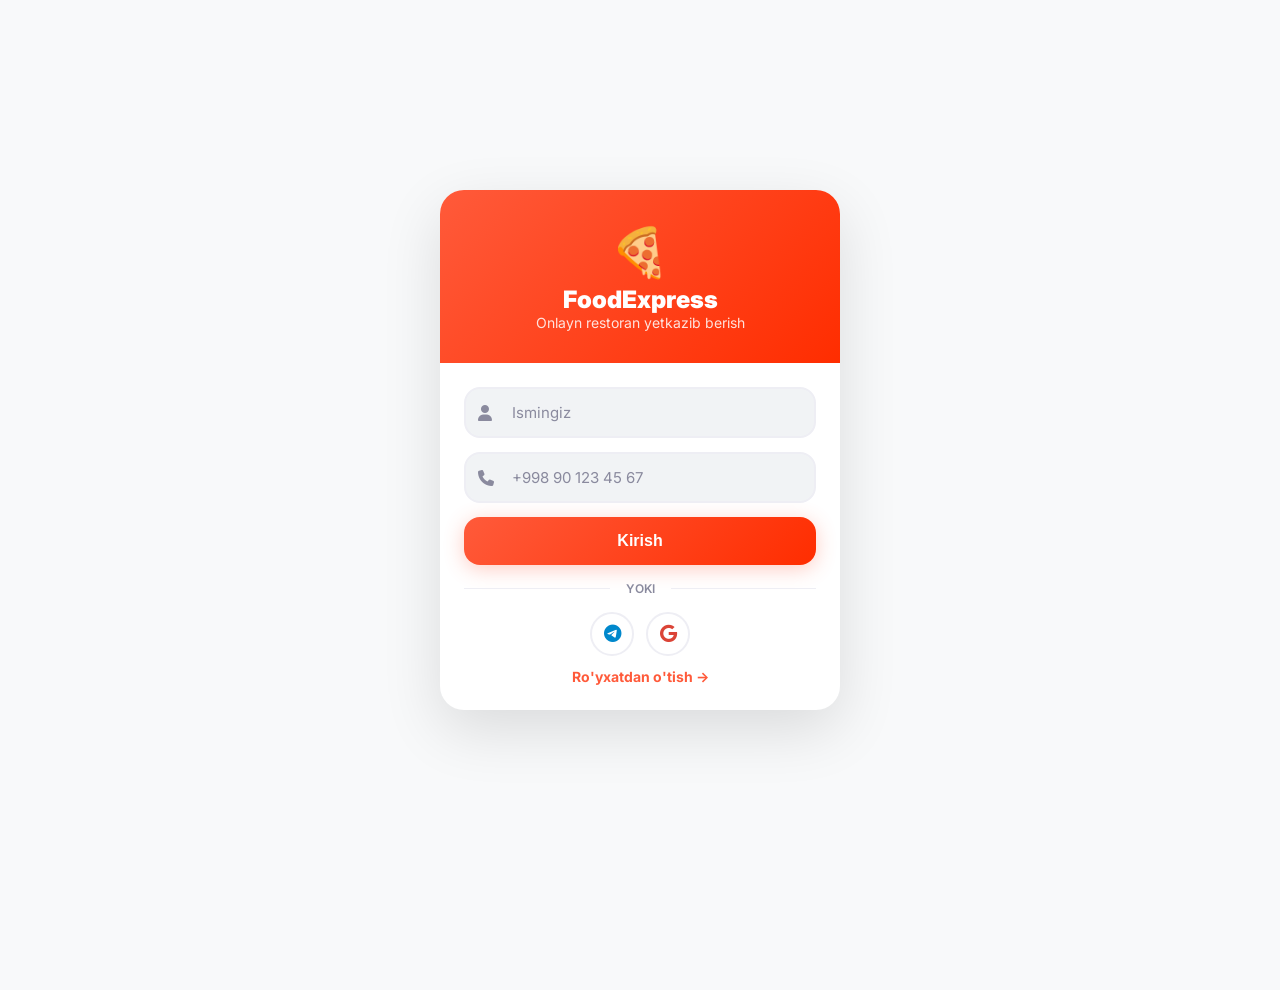
==== commit 966995a6: "Add files via upload" ====
--- a/index.html
+++ b/index.html
@@ -7,846 +7,199 @@
     <script src="https://telegram.org/js/telegram-web-app.js"></script>
     <link rel="stylesheet" href="https://cdnjs.cloudflare.com/ajax/libs/font-awesome/6.5.0/css/all.min.css">
     <link href="https://fonts.googleapis.com/css2?family=Inter:wght@400;500;600;700;800;900&display=swap" rel="stylesheet">
-    <style>
-        /* ============================================
-           GLOBAL
-           ============================================ */
-        * {
-            margin: 0;
-            padding: 0;
-            box-sizing: border-box;
-            -webkit-tap-highlight-color: transparent;
-        }
-
-        :root {
-            --primary: #FF5A3A;
-            --primary-dark: #E64A2E;
-            --primary-gradient: linear-gradient(135deg, #FF5A3A, #FF2D00);
-            --bg: #F8F9FA;
-            --surface: #FFFFFF;
-            --surface-2: #F1F3F5;
-            --text: #1A1A2E;
-            --text-2: #4A4A5A;
-            --text-3: #8A8A9E;
-            --border: #EEEEF4;
-            --success: #00C853;
-            --shadow: 0 8px 30px rgba(0,0,0,0.08);
-            --shadow-lg: 0 20px 60px rgba(0,0,0,0.12);
-            --radius: 16px;
-            --radius-lg: 24px;
-        }
-
-        body {
-            font-family: 'Inter', -apple-system, sans-serif;
-            background: var(--bg);
-            color: var(--text);
-            min-height: 100vh;
-            display: flex;
-            justify-content: center;
-            align-items: center;
-            padding: 20px;
-        }
-
-        /* ============================================
-           CONTAINER
-           ============================================ */
-        .container {
-            background: var(--surface);
-            border-radius: var(--radius-lg);
-            padding: 32px 24px;
-            max-width: 420px;
-            width: 100%;
-            box-shadow: var(--shadow-lg);
-            position: relative;
-            min-height: 480px;
-        }
-
-        /* ============================================
-           AUTH PAGES
-           ============================================ */
-        .auth-page {
-            display: block;
-        }
-        .auth-page.hidden {
-            display: none;
-        }
-
-        .logo {
-            text-align: center;
-            font-size: 56px;
-            margin-bottom: 4px;
-        }
-        .title {
-            text-align: center;
-            font-size: 26px;
-            font-weight: 900;
-            letter-spacing: -0.5px;
-        }
-        .subtitle {
-            text-align: center;
-            color: var(--text-3);
-            font-size: 14px;
-            margin-bottom: 24px;
-        }
-
-        .input-group {
-            margin-bottom: 14px;
-        }
-        .input-group label {
-            display: block;
-            font-size: 12px;
-            font-weight: 700;
-            color: var(--text-3);
-            text-transform: uppercase;
-            letter-spacing: 0.3px;
-            margin-bottom: 4px;
-        }
-        .input-group input {
-            width: 100%;
-            padding: 14px 16px;
-            border: 2px solid var(--border);
-            border-radius: var(--radius);
-            font-size: 15px;
-            font-family: inherit;
-            outline: none;
-            transition: all 0.2s;
-            background: var(--surface-2);
-        }
-        .input-group input:focus {
-            border-color: var(--primary);
-            background: var(--surface);
-            box-shadow: 0 0 0 4px rgba(255, 90, 58, 0.08);
-        }
-        .input-group input::placeholder {
-            color: var(--text-3);
-        }
-
-        .btn {
-            width: 100%;
-            padding: 16px;
-            border: none;
-            border-radius: var(--radius);
-            font-size: 16px;
-            font-weight: 700;
-            cursor: pointer;
-            transition: all 0.2s;
-            font-family: inherit;
-        }
-        .btn:active {
-            transform: scale(0.97);
-        }
-        .btn-primary {
-            background: var(--primary-gradient);
-            color: white;
-            box-shadow: 0 4px 20px rgba(255, 90, 58, 0.3);
-        }
-        .btn-primary:hover {
-            box-shadow: 0 6px 28px rgba(255, 90, 58, 0.4);
-        }
-        .btn-secondary {
-            background: var(--surface-2);
-            color: var(--text);
-        }
-        .btn-danger {
-            background: #FF1744;
-            color: white;
-        }
-
-        .switch-btn {
-            background: none;
-            border: none;
-            color: var(--primary);
-            font-weight: 700;
-            cursor: pointer;
-            font-size: 14px;
-            margin-top: 12px;
-            font-family: inherit;
-            width: 100%;
-            text-align: center;
-        }
-
-        .social-login {
-            display: flex;
-            justify-content: center;
-            gap: 12px;
-            margin-top: 16px;
-        }
-        .social-login button {
-            width: 44px;
-            height: 44px;
-            border-radius: 50%;
-            border: 2px solid var(--border);
-            background: var(--surface);
-            font-size: 18px;
-            cursor: pointer;
-            transition: all 0.2s;
-        }
-        .social-login button:active {
-            transform: scale(0.9);
-        }
-        .social-login .telegram {
-            color: #0088cc;
-        }
-        .social-login .google {
-            color: #DB4437;
-        }
-
-        .divider {
-            display: flex;
-            align-items: center;
-            gap: 16px;
-            margin: 16px 0;
-        }
-        .divider::before,
-        .divider::after {
-            content: '';
-            flex: 1;
-            height: 1px;
-            background: var(--border);
-        }
-        .divider span {
-            color: var(--text-3);
-            font-size: 12px;
-            font-weight: 600;
-            text-transform: uppercase;
-        }
-
-        /* ============================================
-           MAIN APP
-           ============================================ */
-        #mainApp {
-            display: none;
-        }
-        #mainApp.active {
-            display: block;
-        }
-
-        /* Profile Header */
-        .profile-header {
-            text-align: center;
-            padding-bottom: 16px;
-            border-bottom: 1px solid var(--border);
-        }
-        .profile-header .avatar {
-            font-size: 56px;
-        }
-        .profile-header .name {
-            font-size: 20px;
-            font-weight: 900;
-        }
-        .profile-header .phone {
-            color: var(--text-3);
-            font-size: 14px;
-        }
-        .profile-stats {
-            display: flex;
-            justify-content: center;
-            gap: 32px;
-            margin: 16px 0;
-        }
-        .profile-stats .stat {
-            text-align: center;
-        }
-        .profile-stats .stat .value {
-            font-size: 20px;
-            font-weight: 900;
-            color: var(--primary);
-        }
-        .profile-stats .stat .label {
-            font-size: 12px;
-            color: var(--text-3);
-        }
-
-        /* Menu Grid */
-        .menu-grid {
-            display: grid;
-            grid-template-columns: repeat(2, 1fr);
-            gap: 12px;
-            margin: 16px 0;
-        }
-        .menu-item {
-            background: var(--surface-2);
-            border-radius: var(--radius);
-            padding: 16px 12px;
-            text-align: center;
-            cursor: pointer;
-            transition: all 0.2s;
-            border: 2px solid transparent;
-        }
-        .menu-item:active {
-            transform: scale(0.95);
-            border-color: var(--primary);
-        }
-        .menu-item .emoji {
-            font-size: 32px;
-            display: block;
-        }
-        .menu-item .name {
-            font-weight: 700;
-            font-size: 14px;
-            margin-top: 4px;
-        }
-        .menu-item .price {
-            color: var(--primary);
-            font-weight: 800;
-            font-size: 14px;
-        }
-
-        /* Section Title */
-        .section-title {
-            font-size: 18px;
-            font-weight: 800;
-            margin: 16px 0 8px;
-        }
-
-        /* ============================================
-           CART FLOAT
-           ============================================ */
-        .cart-float {
-            position: fixed;
-            bottom: 90px;
-            left: 50%;
-            transform: translateX(-50%);
-            width: calc(100% - 40px);
-            max-width: 380px;
-            background: var(--text);
-            color: white;
-            padding: 14px 18px;
-            border-radius: var(--radius-lg);
-            display: none;
-            align-items: center;
-            justify-content: space-between;
-            z-index: 1000;
-            box-shadow: var(--shadow-lg);
-            animation: slideUp 0.3s ease;
-        }
-        .cart-float.show {
-            display: flex;
-        }
-        @keyframes slideUp {
-            from {
-                transform: translateX(-50%) translateY(60px);
-                opacity: 0;
-            }
-            to {
-                transform: translateX(-50%) translateY(0);
-                opacity: 1;
-            }
-        }
-        .cart-float .left {
-            display: flex;
-            align-items: center;
-            gap: 12px;
-        }
-        .cart-float .left .count {
-            background: var(--primary);
-            width: 28px;
-            height: 28px;
-            border-radius: 50%;
-            display: flex;
-            align-items: center;
-            justify-content: center;
-            font-weight: 900;
-            font-size: 13px;
-        }
-        .cart-float .left .total {
-            font-weight: 800;
-            font-size: 16px;
-        }
-        .cart-float .checkout-btn {
-            background: var(--primary-gradient);
-            color: white;
-            border: none;
-            padding: 10px 20px;
-            border-radius: var(--radius);
-            font-weight: 700;
-            font-size: 14px;
-            cursor: pointer;
-            font-family: inherit;
-            transition: all 0.2s;
-        }
-        .cart-float .checkout-btn:active {
-            transform: scale(0.95);
-        }
-
-        /* ============================================
-           CHECKOUT SHEET
-           ============================================ */
-        .sheet-overlay {
-            display: none;
-            position: fixed;
-            inset: 0;
-            background: rgba(0, 0, 0, 0.5);
-            z-index: 2000;
-            align-items: flex-end;
-            backdrop-filter: blur(8px);
-        }
-        .sheet-overlay.active {
-            display: flex;
-        }
-        .sheet {
-            background: var(--surface);
-            border-radius: var(--radius-lg) var(--radius-lg) 0 0;
-            width: 100%;
-            max-height: 85vh;
-            overflow-y: auto;
-            padding: 20px 20px 32px;
-            animation: sheetUp 0.4s ease;
-        }
-        @keyframes sheetUp {
-            from {
-                transform: translateY(100%);
-            }
-            to {
-                transform: translateY(0);
-            }
-        }
-        .sheet .handle {
-            width: 40px;
-            height: 4px;
-            background: var(--border);
-            border-radius: 4px;
-            margin: 0 auto 16px;
-        }
-        .sheet .header {
-            display: flex;
-            justify-content: space-between;
-            align-items: center;
-            margin-bottom: 16px;
-        }
-        .sheet .header .title {
-            font-size: 20px;
-            font-weight: 900;
-        }
-        .sheet .header .close {
-            width: 36px;
-            height: 36px;
-            border-radius: 50%;
-            border: none;
-            background: var(--surface-2);
-            font-size: 18px;
-            cursor: pointer;
-        }
-        .sheet .form-group {
-            margin-bottom: 14px;
-        }
-        .sheet .form-group label {
-            display: block;
-            font-size: 12px;
-            font-weight: 700;
-            color: var(--text-3);
-            text-transform: uppercase;
-            letter-spacing: 0.3px;
-            margin-bottom: 4px;
-        }
-        .sheet .form-group input,
-        .sheet .form-group textarea,
-        .sheet .form-group select {
-            width: 100%;
-            padding: 13px 16px;
-            border: 2px solid var(--border);
-            border-radius: var(--radius);
-            font-size: 15px;
-            font-family: inherit;
-            outline: none;
-            transition: all 0.2s;
-            background: var(--surface);
-        }
-        .sheet .form-group input:focus,
-        .sheet .form-group textarea:focus {
-            border-color: var(--primary);
-        }
-        .sheet .form-group textarea {
-            resize: vertical;
-            min-height: 50px;
-        }
-        .cart-item-row {
-            display: flex;
-            justify-content: space-between;
-            padding: 10px 0;
-            border-bottom: 1px solid var(--border);
-        }
-        .cart-item-row .info {
-            display: flex;
-            align-items: center;
-            gap: 10px;
-        }
-        .cart-item-row .info .emoji {
-            font-size: 24px;
-        }
-        .cart-item-row .info .name {
-            font-weight: 700;
-        }
-        .cart-total {
-            text-align: right;
-            font-weight: 900;
-            font-size: 18px;
-            padding: 12px 0;
-            border-top: 2px solid var(--border);
-            margin-top: 4px;
-        }
-        .cart-total span {
-            color: var(--primary);
-        }
-        .btn-checkout {
-            width: 100%;
-            padding: 16px;
-            background: var(--primary-gradient);
-            color: white;
-            border: none;
-            border-radius: var(--radius);
-            font-size: 17px;
-            font-weight: 800;
-            cursor: pointer;
-            font-family: inherit;
-            box-shadow: 0 4px 20px rgba(255, 90, 58, 0.3);
-            transition: all 0.2s;
-        }
-        .btn-checkout:active {
-            transform: scale(0.97);
-        }
-
-        /* ============================================
-           TAB BAR
-           ============================================ */
-        .tab-bar {
-            position: fixed;
-            bottom: 0;
-            left: 0;
-            right: 0;
-            background: var(--surface);
-            display: none;
-            justify-content: space-around;
-            padding: 8px 0 16px;
-            border-top: 1px solid var(--border);
-            z-index: 999;
-            box-shadow: 0 -4px 20px rgba(0, 0, 0, 0.04);
-        }
-        .tab-bar.active {
-            display: flex;
-        }
-        .tab-bar .tab-btn {
-            display: flex;
-            flex-direction: column;
-            align-items: center;
-            gap: 2px;
-            padding: 4px 16px;
-            background: none;
-            border: none;
-            color: var(--text-3);
-            font-size: 10px;
-            font-weight: 700;
-            cursor: pointer;
-            transition: all 0.2s;
-            font-family: inherit;
-        }
-        .tab-bar .tab-btn .icon {
-            font-size: 22px;
-            transition: all 0.2s;
-        }
-        .tab-bar .tab-btn.active {
-            color: var(--primary);
-        }
-        .tab-bar .tab-btn.active .icon {
-            transform: translateY(-2px);
-        }
-
-        /* ============================================
-           TOAST / ALERT
-           ============================================ */
-        .toast {
-            position: fixed;
-            top: 20px;
-            left: 50%;
-            transform: translateX(-50%);
-            padding: 14px 24px;
-            border-radius: var(--radius);
-            color: white;
-            font-weight: 700;
-            font-size: 14px;
-            z-index: 9999;
-            display: none;
-            animation: slideDown 0.3s ease;
-            max-width: calc(100% - 40px);
-            text-align: center;
-        }
-        .toast.show {
-            display: block;
-        }
-        .toast.success {
-            background: var(--success);
-        }
-        .toast.error {
-            background: #FF1744;
-        }
-        .toast.info {
-            background: var(--text);
-        }
-        @keyframes slideDown {
-            from {
-                transform: translateX(-50%) translateY(-20px);
-                opacity: 0;
-            }
-            to {
-                transform: translateX(-50%) translateY(0);
-                opacity: 1;
-            }
-        }
-
-        /* ============================================
-           RESPONSIVE
-           ============================================ */
-        @media (max-width: 400px) {
-            .container {
-                padding: 24px 16px;
-            }
-            .menu-grid {
-                gap: 10px;
-            }
-            .menu-item {
-                padding: 12px 8px;
-            }
-            .menu-item .emoji {
-                font-size: 28px;
-            }
-            .profile-stats {
-                gap: 20px;
-            }
-        }
-
-        @media (min-width: 600px) {
-            .menu-grid {
-                grid-template-columns: repeat(3, 1fr);
-            }
-        }
-
-        /* ============================================
-           ORDERS PAGE
-           ============================================ */
-        .order-card {
-            background: var(--surface-2);
-            border-radius: var(--radius);
-            padding: 14px 16px;
-            margin-bottom: 10px;
-            border: 1px solid var(--border);
-        }
-        .order-card .top {
-            display: flex;
-            justify-content: space-between;
-            align-items: center;
-        }
-        .order-card .top .order-id {
-            font-weight: 700;
-        }
-        .order-card .top .status {
-            padding: 3px 12px;
-            border-radius: 10px;
-            font-size: 11px;
-            font-weight: 700;
-        }
-        .status-new {
-            background: #FFF0E0;
-            color: var(--primary);
-        }
-        .status-delivering {
-            background: #E3F2FD;
-            color: #0D47A1;
-        }
-        .status-delivered {
-            background: #E8F5E9;
-            color: var(--success);
-        }
-        .order-card .items {
-            margin: 6px 0;
-            font-size: 14px;
-            color: var(--text-2);
-        }
-        .order-card .bottom {
-            display: flex;
-            justify-content: space-between;
-            font-size: 14px;
-        }
-        .order-card .bottom .total {
-            font-weight: 800;
-        }
-        .order-card .bottom .date {
-            color: var(--text-3);
-            font-size: 12px;
-        }
-
-        .empty-state {
-            text-align: center;
-            padding: 40px 20px;
-            color: var(--text-3);
-        }
-        .empty-state .icon {
-            font-size: 48px;
-            margin-bottom: 8px;
-        }
-        .empty-state .title {
-            font-weight: 700;
-            font-size: 16px;
-            color: var(--text);
-        }
-
-        /* Pages */
-        .page {
-            display: none;
-            animation: fadeIn 0.3s ease;
-        }
-        .page.active {
-            display: block;
-        }
-        @keyframes fadeIn {
-            from {
-                opacity: 0;
-                transform: translateY(8px);
-            }
-            to {
-                opacity: 1;
-                transform: translateY(0);
-            }
-        }
-    </style>
+    
+    <!-- ===== CSS ===== -->
+    <link rel="stylesheet" href="style.css">
 </head>
 <body>
 
+    <!-- ===== TOAST ===== -->
+    <div class="toast" id="toast"></div>
+
     <!-- ==========================================
-    TOAST
+    AUTH PAGE
     ========================================== -->
-    <div class="toast" id="toast"></div>
+    <div id="authPage" class="active">
+        <div class="auth-container">
+            <div class="auth-header">
+                <div class="logo">🍕</div>
+                <div class="title">FoodExpress</div>
+                <div class="sub">Onlayn restoran yetkazib berish</div>
+            </div>
+            <div class="auth-body" id="authBody">
+                <!-- Login -->
+                <div id="loginForm">
+                    <div class="input-group">
+                        <span class="icon"><i class="fas fa-user"></i></span>
+                        <input type="text" id="loginName" placeholder="Ismingiz">
+                    </div>
+                    <div class="input-group">
+                        <span class="icon"><i class="fas fa-phone"></i></span>
+                        <input type="tel" id="loginPhone" placeholder="+998 90 123 45 67">
+                    </div>
+                    <button class="btn-primary" onclick="handleLogin()">Kirish</button>
+                    <div class="divider"><span>yoki</span></div>
+                    <div class="social-login">
+                        <button class="telegram" onclick="loginWithTelegram()"><i class="fab fa-telegram-plane"></i></button>
+                        <button class="google"><i class="fab fa-google"></i></button>
+                    </div>
+                    <button class="switch-btn" onclick="showRegister()">Ro'yxatdan o'tish →</button>
+                </div>
+
+                <!-- Register -->
+                <div id="registerForm" style="display:none;">
+                    <div class="input-group">
+                        <span class="icon"><i class="fas fa-user"></i></span>
+                        <input type="text" id="regName" placeholder="Ismingiz">
+                    </div>
+                    <div class="input-group">
+                        <span class="icon"><i class="fas fa-phone"></i></span>
+                        <input type="tel" id="regPhone" placeholder="+998 90 123 45 67">
+                    </div>
+                    <div class="input-group">
+                        <span class="icon"><i class="fas fa-lock"></i></span>
+                        <input type="password" id="regPassword" placeholder="Parol">
+                    </div>
+                    <button class="btn-primary" onclick="handleRegister()">Ro'yxatdan o'tish</button>
+                    <button class="switch-btn" onclick="showLogin()">← Kirish</button>
+                </div>
+            </div>
+        </div>
+    </div>
 
     <!-- ==========================================
-    CONTAINER
+    MAIN APP
     ========================================== -->
-    <div class="container">
-
-        <!-- ==========================================
-        AUTH: LOGIN
-        ========================================== -->
-        <div class="auth-page" id="loginPage">
-            <div class="logo">🍕</div>
-            <div class="title">FoodExpress</div>
-            <div class="subtitle">Onlayn restoran yetkazib berish</div>
-
-            <div class="input-group">
-                <label>Ism</label>
-                <input type="text" id="loginName" placeholder="Ismingiz" autocomplete="name">
-            </div>
-            <div class="input-group">
-                <label>Telefon</label>
-                <input type="tel" id="loginPhone" placeholder="+998 90 123 45 67" autocomplete="tel">
-            </div>
-
-            <button class="btn btn-primary" onclick="handleLogin()">Kirish</button>
-
-            <div class="divider">
-                <span>yoki</span>
-            </div>
-
-            <div class="social-login">
-                <button class="telegram" onclick="loginWithTelegram()"><i class="fab fa-telegram-plane"></i></button>
-                <button class="google" onclick="showToast('Google orqali kirish tez orada!', 'info')"><i class="fab fa-google"></i></button>
-            </div>
-
-            <button class="switch-btn" onclick="showRegister()">Ro'yxatdan o'tish →</button>
-        </div>
-
-        <!-- ==========================================
-        AUTH: REGISTER
-        ========================================== -->
-        <div class="auth-page hidden" id="registerPage">
-            <div class="logo">📝</div>
-            <div class="title">Ro'yxatdan o'tish</div>
-            <div class="subtitle">Bonuslar va chegirmalardan foydalaning</div>
-
-            <div class="input-group">
-                <label>Ism</label>
-                <input type="text" id="regName" placeholder="Ismingiz" autocomplete="name">
-            </div>
-            <div class="input-group">
-                <label>Telefon</label>
-                <input type="tel" id="regPhone" placeholder="+998 90 123 45 67" autocomplete="tel">
-            </div>
-            <div class="input-group">
-                <label>Parol</label>
-                <input type="password" id="regPassword" placeholder="Parol" autocomplete="new-password">
-            </div>
-
-            <button class="btn btn-primary" onclick="handleRegister()">Ro'yxatdan o'tish</button>
-
-            <button class="switch-btn" onclick="showLogin()">← Kirish</button>
-        </div>
-
-        <!-- ==========================================
-        MAIN APP
-        ========================================== -->
-        <div id="mainApp">
-
-            <!-- Profile Header -->
-            <div class="profile-header">
+    <div id="mainApp">
+
+        <!-- HEADER -->
+        <div class="app-header">
+            <div class="top">
+                <div class="greeting">
+                    <strong id="userName">Mehmon</strong>
+                    <span>Bugun qanday taom istaysiz?</span>
+                </div>
+                <div class="actions">
+                    <button onclick="showCheckout()">
+                        <i class="fas fa-shopping-bag"></i>
+                        <span class="badge" id="cartBadge">0</span>
+                    </button>
+                    <button onclick="logout()"><i class="fas fa-sign-out-alt"></i></button>
+                </div>
+            </div>
+
+            <!-- Location -->
+            <div class="location-bar" onclick="detectLocation()">
+                <div class="icon"><i class="fas fa-location-dot"></i></div>
+                <div class="info">
+                    <div class="label">Yetkazish manzili</div>
+                    <div class="address" id="userAddress">Manzilni tanlang</div>
+                </div>
+            </div>
+
+            <!-- Search -->
+            <div class="search-wrap">
+                <span class="icon"><i class="fas fa-search"></i></span>
+                <input type="text" placeholder="Restoran yoki taom qidirish..." id="searchInput" oninput="handleSearch(this.value)">
+            </div>
+        </div>
+
+        <!-- ===== RESTAURANTS LIST (Yandex Eats style) ===== -->
+        <div class="restaurants-section" id="restaurantsSection">
+            <div class="section-header">
+                <div class="section-title">🏪 Restoranlar</div>
+                <span class="section-link" onclick="showAllRestaurants()">Hammasi →</span>
+            </div>
+            <div class="restaurants-grid" id="restaurantsGrid"></div>
+        </div>
+
+        <!-- ===== PROMO BANNERS ===== -->
+        <div class="promo-section">
+            <div class="promo-scroll">
+                <div class="promo-card p1">
+                    <span class="promo-tag">🔥 Aksiya</span>
+                    <div class="promo-title">Birinchi buyurtma -20%</div>
+                    <div class="promo-desc">Promokod: BIRINCHI</div>
+                </div>
+                <div class="promo-card p2">
+                    <span class="promo-tag">🚕 Bepul</span>
+                    <div class="promo-title">100 000 so'mdan yuqori</div>
+                    <div class="promo-desc">Yetkazish bepul!</div>
+                </div>
+                <div class="promo-card p3">
+                    <span class="promo-tag">🎁 Kombo</span>
+                    <div class="promo-title">3 taom + 1 ichimlik</div>
+                    <div class="promo-desc">Atigi 75 000 so'm</div>
+                </div>
+                <div class="promo-card p4">
+                    <span class="promo-tag">⭐ Bonus</span>
+                    <div class="promo-title">Har buyurtmada 5%</div>
+                    <div class="promo-desc">Bonus ballar to'planadi</div>
+                </div>
+            </div>
+        </div>
+
+        <!-- ===== RESTAURANT DETAIL PAGE ===== -->
+        <div id="restaurantDetail" style="display:none;">
+            <div class="restaurant-detail-header">
+                <button class="back-btn" onclick="closeRestaurantDetail()"><i class="fas fa-arrow-left"></i></button>
+                <div class="restaurant-detail-info" id="restaurantDetailInfo"></div>
+            </div>
+            <div class="restaurant-menu" id="restaurantMenu"></div>
+        </div>
+
+        <!-- ===== PAGES ===== -->
+        <div class="page" id="page-orders">
+            <div class="page-title">📋 Buyurtmalarim</div>
+            <div id="activeOrders"></div>
+            <div class="section-title" style="font-size:16px;margin-top:16px;">📜 Tarix</div>
+            <div id="ordersList"></div>
+        </div>
+
+        <div class="page" id="page-profile">
+            <div class="profile-card">
                 <div class="avatar" id="profileAvatar">👤</div>
                 <div class="name" id="profileName">Mehmon</div>
                 <div class="phone" id="profilePhone">Telefon qo'shilmagan</div>
-            </div>
-
-            <!-- Stats -->
-            <div class="profile-stats">
-                <div class="stat">
-                    <div class="value" id="statOrders">0</div>
-                    <div class="label">Buyurtma</div>
-                </div>
-                <div class="stat">
-                    <div class="value" id="statBonus">0</div>
-                    <div class="label">Bonus</div>
-                </div>
-                <div class="stat">
-                    <div class="value" id="statSpent">0</div>
-                    <div class="label">Sarflangan</div>
-                </div>
-            </div>
-
-            <!-- Pages -->
-            <div class="page active" id="page-home">
-                <div class="section-title">🍽 Bugungi taomlar</div>
-                <div class="menu-grid" id="menuGrid"></div>
-            </div>
-
-            <div class="page" id="page-orders">
-                <div class="section-title">📋 Buyurtmalarim</div>
-                <div id="ordersList"></div>
-            </div>
-
-            <div class="page" id="page-profile">
-                <div class="section-title">👤 Profil</div>
-                <button class="btn btn-danger" onclick="logout()" style="margin-top:8px;">Chiqish</button>
-            </div>
-        </div>
-    </div>
-
-    <!-- ==========================================
-    CART FLOAT
-    ========================================== -->
+                <div class="stats">
+                    <div class="stat">
+                        <div class="value" id="statOrders">0</div>
+                        <div class="label">Buyurtma</div>
+                    </div>
+                    <div class="stat">
+                        <div class="value" id="statSpent">0</div>
+                        <div class="label">Sarflangan</div>
+                    </div>
+                    <div class="stat">
+                        <div class="value" id="statBonus">0</div>
+                        <div class="label">Bonus</div>
+                    </div>
+                </div>
+            </div>
+        </div>
+    </div>
+
+    <!-- ===== CART FLOAT ===== -->
     <div class="cart-float" id="cartFloat">
         <div class="left">
-            <div class="count" id="cartCount">0</div>
-            <div>
-                <div style="font-size:11px;opacity:0.5;">Savat</div>
-                <div class="total" id="cartTotal">0 so'm</div>
-            </div>
-        </div>
-        <button class="checkout-btn" onclick="openCheckout()">Buyurtma</button>
-    </div>
-
-    <!-- ==========================================
-    CHECKOUT SHEET
-    ========================================== -->
+            <div class="count" id="floatCount">0</div>
+            <div class="info">
+                <div class="label">Savat</div>
+                <div class="total" id="floatTotal">0 so'm</div>
+            </div>
+        </div>
+        <div class="right">
+            <button onclick="showCheckout()">Buyurtma</button>
+        </div>
+    </div>
+
+    <!-- ===== CHECKOUT SHEET ===== -->
     <div class="sheet-overlay" id="checkoutSheet">
         <div class="sheet">
             <div class="handle"></div>
             <div class="header">
                 <div class="title">🛒 Savat</div>
-                <button class="close" onclick="closeSheet()"><i class="fas fa-xmark"></i></button>
+                <button class="close" onclick="closeSheet('checkoutSheet')"><i class="fas fa-xmark"></i></button>
             </div>
             <div id="cartItemsList"></div>
             <div class="cart-total">
@@ -872,9 +225,71 @@
         </div>
     </div>
 
-    <!-- ==========================================
-    TAB BAR
-    ========================================== -->
+    <!-- ===== ORDER DETAIL SHEET ===== -->
+    <div class="sheet-overlay" id="orderDetailSheet">
+        <div class="sheet">
+            <div class="handle"></div>
+            <div class="header">
+                <div class="title" id="orderDetailTitle">📦 Buyurtma #0000</div>
+                <button class="close" onclick="closeSheet('orderDetailSheet')"><i class="fas fa-xmark"></i></button>
+            </div>
+            <div class="order-timeline" id="orderTimeline">
+                <div class="timeline-step active" data-step="new">
+                    <div class="step-icon"><i class="fas fa-clock"></i></div>
+                    <div class="step-info"><div class="step-title">Yangi</div><div class="step-time" id="timeNew">-</div></div>
+                </div>
+                <div class="timeline-step" data-step="ready">
+                    <div class="step-icon"><i class="fas fa-fire"></i></div>
+                    <div class="step-info"><div class="step-title">Tayyorlanmoqda</div><div class="step-time" id="timeReady">-</div></div>
+                </div>
+                <div class="timeline-step" data-step="delivering">
+                    <div class="step-icon"><i class="fas fa-truck"></i></div>
+                    <div class="step-info"><div class="step-title">Yo'lda</div><div class="step-time" id="timeDelivering">-</div></div>
+                </div>
+                <div class="timeline-step" data-step="delivered">
+                    <div class="step-icon"><i class="fas fa-check-circle"></i></div>
+                    <div class="step-info"><div class="step-title">Yetkazildi</div><div class="step-time" id="timeDelivered">-</div></div>
+                </div>
+            </div>
+            <div id="courierLocation" style="display:none;margin:12px 0;">
+                <div style="background:var(--surface-2);border-radius:var(--radius);padding:12px;text-align:center;">
+                    <div style="font-size:14px;font-weight:700;">🚕 Kuryer lokatsiyasi</div>
+                    <div id="courierCoords" style="font-size:13px;color:var(--text-3);margin-top:4px;">Yuklanmoqda...</div>
+                    <div id="courierMap" style="height:150px;background:linear-gradient(135deg,#667eea,#764ba2);border-radius:var(--radius);margin-top:8px;display:flex;align-items:center;justify-content:center;color:white;font-size:14px;">
+                        <i class="fas fa-map-marked-alt" style="font-size:32px;margin-right:8px;"></i>
+                        <span>Kuryer xaritada</span>
+                    </div>
+                </div>
+            </div>
+            <div style="background:var(--surface-2);border-radius:var(--radius);padding:12px;margin-top:8px;">
+                <div style="display:flex;justify-content:space-between;font-size:13px;">
+                    <span style="color:var(--text-3);">📦 Taomlar</span>
+                    <span id="orderDetailItems" style="font-weight:600;">-</span>
+                </div>
+                <div style="display:flex;justify-content:space-between;font-size:13px;margin-top:4px;">
+                    <span style="color:var(--text-3);">💰 Jami</span>
+                    <span id="orderDetailTotal" style="font-weight:800;color:var(--primary);">-</span>
+                </div>
+                <div style="display:flex;justify-content:space-between;font-size:13px;margin-top:4px;">
+                    <span style="color:var(--text-3);">📍 Manzil</span>
+                    <span id="orderDetailAddress" style="font-weight:600;text-align:right;max-width:60%;">-</span>
+                </div>
+            </div>
+            <div id="orderRating" style="display:none;margin-top:12px;">
+                <div style="text-align:center;font-size:14px;font-weight:700;margin-bottom:8px;">⭐ Buyurtmani baholang</div>
+                <div style="display:flex;justify-content:center;gap:8px;font-size:32px;">
+                    <span onclick="rateOrder(1)" style="cursor:pointer;">☆</span>
+                    <span onclick="rateOrder(2)" style="cursor:pointer;">☆</span>
+                    <span onclick="rateOrder(3)" style="cursor:pointer;">☆</span>
+                    <span onclick="rateOrder(4)" style="cursor:pointer;">☆</span>
+                    <span onclick="rateOrder(5)" style="cursor:pointer;">☆</span>
+                </div>
+                <div style="text-align:center;font-size:12px;color:var(--text-3);margin-top:4px;">Baholash uchun yulduzchani bosing</div>
+            </div>
+        </div>
+    </div>
+
+    <!-- ===== TAB BAR ===== -->
     <div class="tab-bar" id="tabBar">
         <button class="tab-btn active" data-tab="home" onclick="switchTab('home')">
             <span class="icon"><i class="fas fa-home"></i></span>
@@ -883,6 +298,7 @@
         <button class="tab-btn" data-tab="orders" onclick="switchTab('orders')">
             <span class="icon"><i class="fas fa-receipt"></i></span>
             <span>Buyurtmalar</span>
+            <span class="badge" id="ordersBadge"></span>
         </button>
         <button class="tab-btn" data-tab="profile" onclick="switchTab('profile')">
             <span class="icon"><i class="fas fa-user"></i></span>
@@ -893,422 +309,7 @@
     <!-- ==========================================
     JAVASCRIPT
     ========================================== -->
-    <script>
-        // ============================================
-        // TELEGRAM
-        // ============================================
-        const tg = window.Telegram?.WebApp;
-        if (tg) {
-            tg.expand();
-            tg.ready();
-            tg.setHeaderColor('#FFFFFF');
-            tg.setBackgroundColor('#F8F9FA');
-        }
-
-        // ============================================
-        // DATA
-        // ============================================
-        let usersDB = JSON.parse(localStorage.getItem('usersDB') || '[]');
-        let currentUser = JSON.parse(localStorage.getItem('currentUser') || 'null');
-        let cart = {};
-        let currentTab = 'home';
-
-        const menuData = [
-            { id: 1, name: "Osh", price: 35000, emoji: "🍚", category: "Milliy" },
-            { id: 2, name: "Shashlik", price: 18000, emoji: "🍢", category: "Milliy" },
-            { id: 3, name: "Burger", price: 32000, emoji: "🍔", category: "Fast Food" },
-            { id: 4, name: "Pizza", price: 45000, emoji: "🍕", category: "Fast Food" },
-            { id: 5, name: "Manti", price: 8000, emoji: "🥟", category: "Milliy" },
-            { id: 6, name: "Lavash", price: 28000, emoji: "🌯", category: "Fast Food" },
-            { id: 7, name: "Lag'mon", price: 28000, emoji: "🍜", category: "Milliy" },
-            { id: 8, name: "Coffee", price: 15000, emoji: "☕", category: "Ichimlik" },
-            { id: 9, name: "Cola", price: 12000, emoji: "🥤", category: "Ichimlik" },
-            { id: 10, name: "Tort", price: 25000, emoji: "🍰", category: "Desert" },
-            { id: 11, name: "Moroz", price: 10000, emoji: "🍦", category: "Desert" },
-            { id: 12, name: "Smuzi", price: 18000, emoji: "🥤", category: "Ichimlik" },
-        ];
-
-        // ============================================
-        // TOAST
-        // ============================================
-        function showToast(message, type = 'info') {
-            const toast = document.getElementById('toast');
-            toast.textContent = message;
-            toast.className = 'toast show ' + type;
-            clearTimeout(toast._timer);
-            toast._timer = setTimeout(() => {
-                toast.classList.remove('show');
-            }, 3000);
-        }
-
-        // ============================================
-        // AUTH
-        // ============================================
-        function showLogin() {
-            document.getElementById('loginPage').classList.remove('hidden');
-            document.getElementById('registerPage').classList.add('hidden');
-            document.getElementById('mainApp').classList.remove('active');
-            document.getElementById('tabBar').classList.remove('active');
-        }
-
-        function showRegister() {
-            document.getElementById('loginPage').classList.add('hidden');
-            document.getElementById('registerPage').classList.remove('hidden');
-            document.getElementById('mainApp').classList.remove('active');
-            document.getElementById('tabBar').classList.remove('active');
-        }
-
-        function showMainApp() {
-            document.getElementById('loginPage').classList.add('hidden');
-            document.getElementById('registerPage').classList.add('hidden');
-            document.getElementById('mainApp').classList.add('active');
-            document.getElementById('tabBar').classList.add('active');
-            renderMenu();
-            updateProfile();
-            switchTab('home');
-        }
-
-        function handleRegister() {
-            const name = document.getElementById('regName').value.trim();
-            const phone = document.getElementById('regPhone').value.trim();
-            const password = document.getElementById('regPassword').value.trim();
-
-            if (!name || !phone || !password) {
-                showToast('Barcha maydonlarni to\'ldiring!', 'error');
-                return;
-            }
-
-            // Telefon raqam formatini tekshirish
-            const phoneRegex = /^\+?998[0-9]{9}$/;
-            if (!phoneRegex.test(phone.replace(/\s/g, ''))) {
-                showToast('Telefon raqamni to\'g\'ri kiriting! (+998901234567)', 'error');
-                return;
-            }
-
-            if (usersDB.find(u => u.phone === phone)) {
-                showToast('Bu raqam allaqachon ro\'yxatdan o\'tgan!', 'error');
-                return;
-            }
-
-            const user = {
-                name,
-                phone,
-                password,
-                orders: [],
-                bonus: 5000,
-                spent: 0,
-                registeredAt: new Date().toISOString()
-            };
-
-            usersDB.push(user);
-            localStorage.setItem('usersDB', JSON.stringify(usersDB));
-
-            currentUser = user;
-            localStorage.setItem('currentUser', JSON.stringify(user));
-
-            if (tg?.sendData) {
-                tg.sendData(JSON.stringify({ action: 'register', name, phone }));
-            }
-
-            showToast('✅ Ro\'yxatdan o\'tdingiz! Sizga 5000 bonus berildi!', 'success');
-            showMainApp();
-        }
-
-        function handleLogin() {
-            const name = document.getElementById('loginName').value.trim();
-            const phone = document.getElementById('loginPhone').value.trim();
-
-            if (!name || !phone) {
-                showToast('Ism va telefon raqamni kiriting!', 'error');
-                return;
-            }
-
-            const user = usersDB.find(u => u.phone === phone && u.name === name);
-            if (!user) {
-                showToast('Foydalanuvchi topilmadi! Ro\'yxatdan o\'ting.', 'error');
-                return;
-            }
-
-            currentUser = user;
-            localStorage.setItem('currentUser', JSON.stringify(user));
-
-            if (tg?.sendData) {
-                tg.sendData(JSON.stringify({ action: 'login', phone }));
-            }
-
-            showToast('✅ Xush kelibsiz, ' + name + '!', 'success');
-            showMainApp();
-        }
-
-        function loginWithTelegram() {
-            if (tg?.initDataUnsafe?.user) {
-                const u = tg.initDataUnsafe.user;
-                const name = u.first_name || 'Mehmon';
-                const phone = u.username || 'tg_' + u.id;
-
-                let user = usersDB.find(u => u.phone === phone);
-                if (!user) {
-                    user = {
-                        name,
-                        phone,
-                        password: 'telegram',
-                        orders: [],
-                        bonus: 5000,
-                        spent: 0,
-                        registeredAt: new Date().toISOString()
-                    };
-                    usersDB.push(user);
-                    localStorage.setItem('usersDB', JSON.stringify(usersDB));
-                }
-
-                currentUser = user;
-                localStorage.setItem('currentUser', JSON.stringify(user));
-                showToast('✅ Telegram orqali kirdingiz!', 'success');
-                showMainApp();
-            } else {
-                showToast('Telegram orqali kirish faqat bot ichida ishlaydi', 'error');
-            }
-        }
-
-        function logout() {
-            localStorage.removeItem('currentUser');
-            currentUser = null;
-            document.getElementById('tabBar').classList.remove('active');
-            document.getElementById('cartFloat').classList.remove('show');
-            document.getElementById('mainApp').classList.remove('active');
-            showLogin();
-            showToast('👋 Siz chiqdingiz!', 'info');
-        }
-
-        // ============================================
-        // MENU
-        // ============================================
-        function renderMenu() {
-            const grid = document.getElementById('menuGrid');
-            grid.innerHTML = menuData.map(item => `
-                <div class="menu-item" onclick="addToCart(${item.id})">
-                    <span class="emoji">${item.emoji}</span>
-                    <div class="name">${item.name}</div>
-                    <div class="price">${item.price.toLocaleString()} so'm</div>
-                </div>
-            `).join('');
-        }
-
-        // ============================================
-        // CART
-        // ============================================
-        function addToCart(id) {
-            const item = menuData.find(i => i.id === id);
-            if (!item) return;
-            if (cart[id]) cart[id].qty++;
-            else cart[id] = { ...item, qty: 1 };
-            updateCart();
-            showToast(`${item.emoji} ${item.name} savatga qo'shildi!`, 'success');
-            if (tg?.HapticFeedback) tg.HapticFeedback.impactOccurred('light');
-        }
-
-        function updateCart() {
-            const items = Object.values(cart);
-            const count = items.reduce((s, i) => s + i.qty, 0);
-            const total = items.reduce((s, i) => s + i.price * i.qty, 0);
-
-            document.getElementById('cartCount').textContent = count;
-            document.getElementById('cartTotal').textContent = total.toLocaleString() + " so'm";
-            document.getElementById('cartFloat').classList.toggle('show', count > 0);
-        }
-
-        function openCheckout() {
-            const items = Object.values(cart);
-            if (!items.length) {
-                showToast('Savat bo\'sh!', 'error');
-                return;
-            }
-
-            document.getElementById('checkoutPhone').value = currentUser?.phone || '';
-            document.getElementById('checkoutAddress').value = '';
-
-            const list = document.getElementById('cartItemsList');
-            list.innerHTML = items.map(item => `
-                <div class="cart-item-row">
-                    <div class="info">
-                        <span class="emoji">${item.emoji}</span>
-                        <span class="name">${item.name} x${item.qty}</span>
-                    </div>
-                    <span>${(item.price * item.qty).toLocaleString()} so'm</span>
-                </div>
-            `).join('');
-
-            const total = items.reduce((s, i) => s + i.price * i.qty, 0);
-            document.getElementById('checkoutTotal').textContent = total.toLocaleString() + " so'm";
-
-            document.getElementById('checkoutSheet').classList.add('active');
-        }
-
-        function closeSheet() {
-            document.getElementById('checkoutSheet').classList.remove('active');
-        }
-
-        function placeOrder() {
-            const phone = document.getElementById('checkoutPhone').value.trim();
-            const address = document.getElementById('checkoutAddress').value.trim();
-
-            if (!phone || !address) {
-                showToast('Telefon va manzilni kiriting!', 'error');
-                return;
-            }
-
-            const items = Object.values(cart);
-            const total = items.reduce((s, i) => s + i.price * i.qty, 0);
-            const orderId = Math.floor(Math.random() * 9000) + 1000;
-
-            const order = {
-                id: orderId,
-                items: items.map(i => `${i.name} x${i.qty}`).join(', '),
-                total: total,
-                status: 'new',
-                date: new Date().toLocaleString('uz-UZ'),
-                payment: document.getElementById('checkoutPayment').value
-            };
-
-            if (currentUser) {
-                if (!currentUser.orders) currentUser.orders = [];
-                currentUser.orders.push(order);
-                currentUser.bonus = (currentUser.bonus || 0) + Math.floor(total * 0.05);
-                currentUser.spent = (currentUser.spent || 0) + total;
-
-                // Update in DB
-                const userIndex = usersDB.findIndex(u => u.phone === currentUser.phone);
-                if (userIndex !== -1) {
-                    usersDB[userIndex] = currentUser;
-                    localStorage.setItem('usersDB', JSON.stringify(usersDB));
-                }
-                localStorage.setItem('currentUser', JSON.stringify(currentUser));
-            }
-
-            if (tg?.sendData) {
-                tg.sendData(JSON.stringify({
-                    action: 'new_order',
-                    orderId: orderId,
-                    total: total,
-                    items: order.items,
-                    phone: phone,
-                    address: address
-                }));
-            }
-
-            cart = {};
-            updateCart();
-            closeSheet();
-            updateProfile();
-            showToast(`✅ Buyurtma #${orderId} qabul qilindi!`, 'success');
-        }
-
-        // ============================================
-        // TABS
-        // ============================================
-        function switchTab(tab) {
-            currentTab = tab;
-
-            document.querySelectorAll('.page').forEach(p => p.classList.remove('active'));
-            const target = document.getElementById(`page-${tab}`);
-            if (target) target.classList.add('active');
-
-            document.querySelectorAll('.tab-btn').forEach(b => {
-                b.classList.toggle('active', b.dataset.tab === tab);
-            });
-
-            if (tab === 'orders') renderOrders();
-            if (tab === 'profile') updateProfile();
-            if (tg?.HapticFeedback) tg.HapticFeedback.impactOccurred('light');
-        }
-
-        // ============================================
-        // ORDERS
-        // ============================================
-        function renderOrders() {
-            const container = document.getElementById('ordersList');
-            const orders = currentUser?.orders || [];
-
-            if (!orders.length) {
-                container.innerHTML = `
-                    <div class="empty-state">
-                        <div class="icon">📭</div>
-                        <div class="title">Hali buyurtmalar yo'q</div>
-                        <div>Birinchi buyurtmangizni bering!</div>
-                    </div>
-                `;
-                return;
-            }
-
-            const statusMap = {
-                'new': { text: 'Yangi', class: 'status-new' },
-                'delivering': { text: 'Yo\'lda', class: 'status-delivering' },
-                'delivered': { text: 'Yetkazildi', class: 'status-delivered' }
-            };
-
-            container.innerHTML = orders.slice().reverse().map(order => {
-                const st = statusMap[order.status] || statusMap['new'];
-                return `
-                    <div class="order-card">
-                        <div class="top">
-                            <span class="order-id">#${order.id}</span>
-                            <span class="status ${st.class}">${st.text}</span>
-                        </div>
-                        <div class="items">${order.items}</div>
-                        <div class="bottom">
-                            <span class="total">${order.total.toLocaleString()} so'm</span>
-                            <span class="date">${order.date || ''}</span>
-                        </div>
-                    </div>
-                `;
-            }).join('');
-        }
-
-        // ============================================
-        // PROFILE
-        // ============================================
-        function updateProfile() {
-            if (!currentUser) return;
-
-            document.getElementById('profileName').textContent = currentUser.name || 'Mehmon';
-            document.getElementById('profilePhone').textContent = currentUser.phone || 'Telefon qo\'shilmagan';
-            document.getElementById('statOrders').textContent = (currentUser.orders || []).length;
-            document.getElementById('statBonus').textContent = currentUser.bonus || 0;
-            document.getElementById('statSpent').textContent = (currentUser.spent || 0).toLocaleString() + ' so\'m';
-
-            // Avatar
-            const avatar = document.getElementById('profileAvatar');
-            avatar.textContent = currentUser.name ? currentUser.name.charAt(0).toUpperCase() : '👤';
-        }
-
-        // ============================================
-        // INIT
-        // ============================================
-        // Auto-fill from Telegram
-        if (tg?.initDataUnsafe?.user) {
-            const u = tg.initDataUnsafe.user;
-            document.getElementById('loginName').value = u.first_name || '';
-            document.getElementById('regName').value = u.first_name || '';
-        }
-
-        // Check if user is logged in
-        if (currentUser) {
-            showMainApp();
-        } else {
-            showLogin();
-        }
-
-        // Close sheet on overlay click
-        document.querySelectorAll('.sheet-overlay').forEach(el => {
-            el.addEventListener('click', (e) => {
-                if (e.target === el) closeSheet();
-            });
-        });
-
-        console.log('🍕 FoodExpress ishga tushdi!');
-        console.log('👤 Foydalanuvchilar:', usersDB.length);
-        console.log('📦 Menyu:', menuData.length, 'ta taom');
-    </script>
+    <script src="app.js"></script>
 
 </body>
 </html>
--- a/style.css
+++ b/style.css
@@ -0,0 +1,1203 @@
+/* ============================================
+   GLOBAL
+   ============================================ */
+* {
+    margin: 0;
+    padding: 0;
+    box-sizing: border-box;
+    -webkit-tap-highlight-color: transparent;
+}
+
+:root {
+    --primary: #FF5A3A;
+    --primary-dark: #E64A2E;
+    --primary-gradient: linear-gradient(135deg, #FF5A3A, #FF2D00);
+    --bg: #F8F9FA;
+    --surface: #FFFFFF;
+    --surface-2: #F1F3F5;
+    --surface-3: #E9ECEF;
+    --text: #1A1A2E;
+    --text-2: #4A4A5A;
+    --text-3: #8A8A9E;
+    --text-4: #B0B0C4;
+    --border: #EEEEF4;
+    --success: #00C853;
+    --danger: #FF1744;
+    --warning: #FFB300;
+    --shadow: 0 8px 30px rgba(0,0,0,0.08);
+    --shadow-lg: 0 20px 60px rgba(0,0,0,0.12);
+    --radius: 16px;
+    --radius-lg: 24px;
+    --safe-bottom: env(safe-area-inset-bottom, 0px);
+}
+
+body {
+    font-family: 'Inter', -apple-system, BlinkMacSystemFont, sans-serif;
+    background: var(--bg);
+    color: var(--text);
+    min-height: 100vh;
+    padding-bottom: calc(90px + var(--safe-bottom));
+}
+
+/* ============================================
+   TOAST
+   ============================================ */
+.toast {
+    position: fixed;
+    top: 20px;
+    left: 50%;
+    transform: translateX(-50%);
+    padding: 14px 24px;
+    border-radius: var(--radius);
+    color: white;
+    font-weight: 700;
+    font-size: 14px;
+    z-index: 9999;
+    display: none;
+    animation: slideDown 0.3s ease;
+    max-width: calc(100% - 40px);
+    text-align: center;
+}
+.toast.show { display: block; }
+.toast.success { background: var(--success); }
+.toast.error { background: var(--danger); }
+.toast.info { background: var(--text); }
+@keyframes slideDown {
+    from { transform: translateX(-50%) translateY(-20px); opacity: 0; }
+    to { transform: translateX(-50%) translateY(0); opacity: 1; }
+}
+
+/* ============================================
+   AUTH
+   ============================================ */
+#authPage {
+    display: none;
+    min-height: 100vh;
+    justify-content: center;
+    align-items: center;
+    padding: 20px;
+    background: var(--bg);
+}
+#authPage.active { display: flex; }
+
+.auth-container {
+    background: var(--surface);
+    border-radius: var(--radius-lg);
+    box-shadow: var(--shadow-lg);
+    width: 100%;
+    max-width: 400px;
+    overflow: hidden;
+}
+.auth-header {
+    background: var(--primary-gradient);
+    padding: 32px 24px;
+    color: white;
+    text-align: center;
+}
+.auth-header .logo { font-size: 48px; }
+.auth-header .title {
+    font-size: 24px;
+    font-weight: 900;
+    margin-top: 4px;
+}
+.auth-header .sub {
+    font-size: 14px;
+    opacity: 0.85;
+}
+.auth-body { padding: 24px; }
+.auth-body .input-group {
+    position: relative;
+    margin-bottom: 14px;
+}
+.auth-body .input-group .icon {
+    position: absolute;
+    left: 14px;
+    top: 50%;
+    transform: translateY(-50%);
+    color: var(--text-3);
+}
+.auth-body .input-group input {
+    width: 100%;
+    padding: 14px 16px 14px 46px;
+    border: 2px solid var(--border);
+    border-radius: var(--radius);
+    font-size: 15px;
+    font-family: inherit;
+    outline: none;
+    background: var(--surface-2);
+    transition: all 0.2s;
+}
+.auth-body .input-group input:focus {
+    border-color: var(--primary);
+    box-shadow: 0 0 0 4px rgba(255, 90, 58, 0.08);
+}
+.auth-body .input-group input::placeholder {
+    color: var(--text-3);
+}
+
+.btn-primary {
+    width: 100%;
+    padding: 15px;
+    background: var(--primary-gradient);
+    color: white;
+    border: none;
+    border-radius: var(--radius);
+    font-size: 16px;
+    font-weight: 700;
+    cursor: pointer;
+    box-shadow: 0 4px 20px rgba(255, 90, 58, 0.3);
+    transition: all 0.2s;
+}
+.btn-primary:active { transform: scale(0.97); }
+
+.switch-btn {
+    background: none;
+    border: none;
+    color: var(--primary);
+    font-weight: 700;
+    cursor: pointer;
+    font-size: 14px;
+    margin-top: 12px;
+    font-family: inherit;
+    width: 100%;
+    text-align: center;
+}
+.switch-btn:hover { text-decoration: underline; }
+
+.divider {
+    display: flex;
+    align-items: center;
+    gap: 16px;
+    margin: 16px 0;
+}
+.divider::before,
+.divider::after {
+    content: '';
+    flex: 1;
+    height: 1px;
+    background: var(--border);
+}
+.divider span {
+    color: var(--text-3);
+    font-size: 12px;
+    font-weight: 600;
+    text-transform: uppercase;
+}
+
+.social-login {
+    display: flex;
+    justify-content: center;
+    gap: 12px;
+    margin-top: 16px;
+}
+.social-login button {
+    width: 44px;
+    height: 44px;
+    border-radius: 50%;
+    border: 2px solid var(--border);
+    background: var(--surface);
+    font-size: 18px;
+    cursor: pointer;
+    transition: all 0.2s;
+}
+.social-login button:active { transform: scale(0.9); }
+.social-login .telegram { color: #0088cc; }
+.social-login .telegram:hover { background: #0088cc; color: white; border-color: #0088cc; }
+.social-login .google { color: #DB4437; }
+.social-login .google:hover { background: #DB4437; color: white; border-color: #DB4437; }
+
+/* ============================================
+   MAIN APP
+   ============================================ */
+#mainApp {
+    display: none;
+}
+#mainApp.active { display: block; }
+
+/* ============================================
+   HEADER
+   ============================================ */
+.app-header {
+    background: var(--surface);
+    padding: 16px 20px 12px;
+    position: sticky;
+    top: 0;
+    z-index: 100;
+    box-shadow: 0 2px 12px rgba(0,0,0,0.04);
+}
+.app-header .top {
+    display: flex;
+    justify-content: space-between;
+    align-items: center;
+}
+.app-header .top .greeting strong {
+    font-size: 18px;
+    display: block;
+}
+.app-header .top .greeting span {
+    font-size: 13px;
+    color: var(--text-3);
+}
+.app-header .top .actions {
+    display: flex;
+    gap: 8px;
+}
+.app-header .top .actions button {
+    width: 38px;
+    height: 38px;
+    border-radius: 50%;
+    border: none;
+    background: var(--surface-2);
+    font-size: 16px;
+    cursor: pointer;
+    position: relative;
+    transition: all 0.2s;
+}
+.app-header .top .actions button:active { transform: scale(0.9); }
+.app-header .top .actions button .badge {
+    position: absolute;
+    top: -4px;
+    right: -4px;
+    width: 18px;
+    height: 18px;
+    background: var(--danger);
+    color: white;
+    border-radius: 50%;
+    font-size: 10px;
+    font-weight: 800;
+    display: none;
+    align-items: center;
+    justify-content: center;
+}
+.app-header .top .actions button .badge.show { display: flex; }
+
+/* ============================================
+   LOCATION
+   ============================================ */
+.location-bar {
+    display: flex;
+    align-items: center;
+    gap: 10px;
+    padding: 10px 14px;
+    background: var(--surface-2);
+    border-radius: var(--radius);
+    margin-top: 10px;
+    cursor: pointer;
+    transition: all 0.2s;
+}
+.location-bar:active { transform: scale(0.98); }
+.location-bar .icon {
+    width: 32px;
+    height: 32px;
+    border-radius: 50%;
+    background: var(--primary-gradient);
+    display: flex;
+    align-items: center;
+    justify-content: center;
+    color: white;
+    font-size: 14px;
+    flex-shrink: 0;
+}
+.location-bar .info { flex: 1; }
+.location-bar .info .label {
+    font-size: 11px;
+    color: var(--text-3);
+    font-weight: 600;
+    text-transform: uppercase;
+    letter-spacing: 0.3px;
+}
+.location-bar .info .address {
+    font-weight: 700;
+    font-size: 14px;
+}
+
+/* ============================================
+   SEARCH
+   ============================================ */
+.search-wrap {
+    position: relative;
+    margin-top: 10px;
+}
+.search-wrap input {
+    width: 100%;
+    padding: 12px 16px 12px 44px;
+    border: none;
+    border-radius: var(--radius);
+    background: var(--surface-2);
+    font-size: 14px;
+    font-family: inherit;
+    outline: none;
+    transition: all 0.2s;
+}
+.search-wrap input:focus {
+    box-shadow: 0 0 0 3px rgba(255, 90, 58, 0.15);
+    background: var(--surface);
+}
+.search-wrap input::placeholder {
+    color: var(--text-3);
+}
+.search-wrap .icon {
+    position: absolute;
+    left: 14px;
+    top: 50%;
+    transform: translateY(-50%);
+    color: var(--text-3);
+}
+
+/* ============================================
+   CATEGORIES
+   ============================================ */
+.cat-section {
+    padding: 16px 16px 8px;
+    background: var(--surface);
+}
+.cat-scroll {
+    display: flex;
+    gap: 10px;
+    overflow-x: auto;
+    scrollbar-width: none;
+    padding: 4px 0 12px;
+}
+.cat-scroll::-webkit-scrollbar { display: none; }
+.cat-chip {
+    display: flex;
+    flex-direction: column;
+    align-items: center;
+    gap: 4px;
+    padding: 10px 16px;
+    min-width: 64px;
+    background: var(--surface-2);
+    border: 2px solid transparent;
+    border-radius: var(--radius);
+    cursor: pointer;
+    font-size: 10px;
+    font-weight: 700;
+    color: var(--text-2);
+    font-family: inherit;
+    transition: all 0.2s;
+}
+.cat-chip .emoji { font-size: 24px; }
+.cat-chip.active {
+    background: var(--primary-gradient);
+    color: white;
+    border-color: var(--primary);
+    box-shadow: 0 4px 16px rgba(255, 90, 58, 0.3);
+    transform: translateY(-2px);
+}
+
+/* ============================================
+   MENU
+   ============================================ */
+.section {
+    padding: 16px 0;
+    background: var(--surface);
+    margin-top: 8px;
+}
+.section-header {
+    display: flex;
+    justify-content: space-between;
+    align-items: center;
+    padding: 0 16px 12px;
+}
+.section-title {
+    font-size: 20px;
+    font-weight: 900;
+    letter-spacing: -0.3px;
+}
+.menu-grid {
+    display: grid;
+    grid-template-columns: repeat(2, 1fr);
+    gap: 12px;
+    padding: 0 16px;
+}
+.menu-item {
+    background: var(--surface);
+    border-radius: var(--radius);
+    overflow: hidden;
+    border: 1px solid var(--border);
+    cursor: pointer;
+    transition: all 0.2s;
+}
+.menu-item:active { transform: scale(0.96); }
+.menu-item .image {
+    height: 120px;
+    background: linear-gradient(135deg, #FFF0E8, #FFE0D0);
+    display: flex;
+    align-items: center;
+    justify-content: center;
+    font-size: 48px;
+    position: relative;
+}
+.menu-item .image .tag {
+    position: absolute;
+    top: 8px;
+    left: 8px;
+    background: var(--danger);
+    color: white;
+    padding: 2px 10px;
+    border-radius: 8px;
+    font-size: 10px;
+    font-weight: 800;
+}
+.menu-item .body { padding: 12px; }
+.menu-item .body .name {
+    font-weight: 700;
+    font-size: 14px;
+}
+.menu-item .body .desc {
+    font-size: 12px;
+    color: var(--text-3);
+    margin: 2px 0 6px;
+    display: -webkit-box;
+    -webkit-line-clamp: 1;
+    -webkit-box-orient: vertical;
+    overflow: hidden;
+}
+.menu-item .body .bottom {
+    display: flex;
+    justify-content: space-between;
+    align-items: center;
+}
+.menu-item .body .price {
+    font-weight: 900;
+    font-size: 15px;
+    color: var(--primary);
+}
+.menu-item .body .add-btn {
+    width: 30px;
+    height: 30px;
+    border-radius: 50%;
+    border: none;
+    background: var(--primary-gradient);
+    color: white;
+    font-size: 16px;
+    cursor: pointer;
+    display: flex;
+    align-items: center;
+    justify-content: center;
+    box-shadow: 0 4px 12px rgba(255, 90, 58, 0.3);
+    transition: all 0.2s;
+}
+.menu-item .body .add-btn:active { transform: scale(0.85); }
+
+/* ============================================
+   PAGES
+   ============================================ */
+.page {
+    display: none;
+    padding: 16px 20px;
+    animation: fadeIn 0.3s ease;
+}
+.page.active { display: block; }
+@keyframes fadeIn {
+    from { opacity: 0; transform: translateY(8px); }
+    to { opacity: 1; transform: translateY(0); }
+}
+.page-title {
+    font-size: 22px;
+    font-weight: 900;
+    margin-bottom: 16px;
+}
+
+/* ============================================
+   ORDERS
+   ============================================ */
+.order-card {
+    background: var(--surface);
+    border-radius: var(--radius);
+    padding: 16px;
+    border: 1px solid var(--border);
+    margin-bottom: 10px;
+    cursor: pointer;
+    transition: all 0.2s;
+}
+.order-card:active { transform: scale(0.98); }
+.order-card .top {
+    display: flex;
+    justify-content: space-between;
+    align-items: center;
+    margin-bottom: 6px;
+}
+.order-card .top .order-id {
+    font-weight: 700;
+    font-size: 15px;
+}
+.order-card .top .status {
+    padding: 3px 12px;
+    border-radius: 10px;
+    font-size: 11px;
+    font-weight: 700;
+}
+.status-new { background: #FFF0E0; color: var(--primary); }
+.status-ready { background: #FFF3E0; color: #E65100; }
+.status-delivering { background: #E3F2FD; color: #0D47A1; }
+.status-delivered { background: #E8F5E9; color: var(--success); }
+.order-card .items {
+    font-size: 14px;
+    color: var(--text-2);
+    margin-bottom: 6px;
+}
+.order-card .bottom {
+    display: flex;
+    justify-content: space-between;
+    align-items: center;
+    padding-top: 8px;
+    border-top: 1px solid var(--border);
+}
+.order-card .bottom .total {
+    font-weight: 800;
+    font-size: 16px;
+}
+.order-card .bottom .date {
+    font-size: 12px;
+    color: var(--text-3);
+}
+
+/* ============================================
+   ORDER TIMELINE (Real-time status)
+   ============================================ */
+.order-timeline {
+    padding: 8px 0;
+}
+.timeline-step {
+    display: flex;
+    align-items: center;
+    gap: 14px;
+    padding: 10px 0;
+    position: relative;
+    opacity: 0.4;
+    transition: all 0.3s;
+}
+.timeline-step.active {
+    opacity: 1;
+}
+.timeline-step.completed {
+    opacity: 1;
+}
+.timeline-step::before {
+    content: '';
+    position: absolute;
+    left: 15px;
+    top: 38px;
+    width: 2px;
+    height: calc(100% - 20px);
+    background: var(--border);
+    transition: all 0.3s;
+}
+.timeline-step:last-child::before { display: none; }
+.timeline-step.active::before { background: var(--primary); }
+.timeline-step.completed::before { background: var(--success); }
+.timeline-step .step-icon {
+    width: 32px;
+    height: 32px;
+    border-radius: 50%;
+    background: var(--surface-2);
+    display: flex;
+    align-items: center;
+    justify-content: center;
+    font-size: 14px;
+    color: var(--text-3);
+    flex-shrink: 0;
+    transition: all 0.3s;
+    z-index: 1;
+}
+.timeline-step.active .step-icon {
+    background: var(--primary);
+    color: white;
+    box-shadow: 0 4px 12px rgba(255, 90, 58, 0.3);
+}
+.timeline-step.completed .step-icon {
+    background: var(--success);
+    color: white;
+}
+.timeline-step .step-info {
+    flex: 1;
+}
+.timeline-step .step-title {
+    font-weight: 700;
+    font-size: 14px;
+}
+.timeline-step .step-time {
+    font-size: 12px;
+    color: var(--text-3);
+}
+
+/* ============================================
+   PROFILE
+   ============================================ */
+.profile-card {
+    background: var(--surface);
+    border-radius: var(--radius-lg);
+    padding: 24px;
+    border: 1px solid var(--border);
+    text-align: center;
+}
+.profile-card .avatar { font-size: 60px; }
+.profile-card .name {
+    font-size: 20px;
+    font-weight: 900;
+}
+.profile-card .phone {
+    color: var(--text-3);
+    font-size: 14px;
+}
+.profile-card .stats {
+    display: flex;
+    justify-content: center;
+    gap: 30px;
+    margin-top: 16px;
+}
+.profile-card .stats .stat .value {
+    font-size: 20px;
+    font-weight: 900;
+    color: var(--primary);
+}
+.profile-card .stats .stat .label {
+    font-size: 12px;
+    color: var(--text-3);
+}
+
+/* ============================================
+   CART FLOAT
+   ============================================ */
+.cart-float {
+    position: fixed;
+    bottom: calc(90px + var(--safe-bottom));
+    left: 16px;
+    right: 16px;
+    background: var(--text);
+    color: white;
+    padding: 14px 18px;
+    border-radius: var(--radius-lg);
+    display: none;
+    align-items: center;
+    justify-content: space-between;
+    z-index: 1000;
+    box-shadow: var(--shadow-lg);
+    animation: slideUp 0.3s ease;
+}
+.cart-float.show { display: flex; }
+@keyframes slideUp {
+    from { transform: translateY(80px); opacity: 0; }
+    to { transform: translateY(0); opacity: 1; }
+}
+.cart-float .left {
+    display: flex;
+    align-items: center;
+    gap: 12px;
+}
+.cart-float .left .count {
+    width: 28px;
+    height: 28px;
+    border-radius: 50%;
+    background: var(--primary);
+    display: flex;
+    align-items: center;
+    justify-content: center;
+    font-size: 13px;
+    font-weight: 900;
+}
+.cart-float .left .info .label {
+    font-size: 11px;
+    opacity: 0.5;
+}
+.cart-float .left .info .total {
+    font-weight: 800;
+    font-size: 16px;
+}
+.cart-float .right button {
+    background: var(--primary-gradient);
+    color: white;
+    border: none;
+    padding: 10px 20px;
+    border-radius: var(--radius);
+    font-size: 14px;
+    font-weight: 700;
+    cursor: pointer;
+    transition: all 0.2s;
+}
+.cart-float .right button:active { transform: scale(0.95); }
+
+/* ============================================
+   SHEET
+   ============================================ */
+.sheet-overlay {
+    display: none;
+    position: fixed;
+    inset: 0;
+    background: rgba(0, 0, 0, 0.5);
+    z-index: 2000;
+    align-items: flex-end;
+    backdrop-filter: blur(8px);
+}
+.sheet-overlay.active { display: flex; }
+.sheet {
+    background: var(--surface);
+    border-radius: var(--radius-lg) var(--radius-lg) 0 0;
+    width: 100%;
+    max-height: 92vh;
+    overflow-y: auto;
+    padding: 20px 20px 32px;
+    animation: sheetUp 0.4s ease;
+}
+@keyframes sheetUp {
+    from { transform: translateY(100%); }
+    to { transform: translateY(0); }
+}
+.sheet .handle {
+    width: 40px;
+    height: 4px;
+    background: var(--surface-3);
+    border-radius: 4px;
+    margin: 0 auto 16px;
+}
+.sheet .header {
+    display: flex;
+    justify-content: space-between;
+    align-items: center;
+    margin-bottom: 16px;
+}
+.sheet .header .title {
+    font-size: 20px;
+    font-weight: 900;
+}
+.sheet .header .close {
+    width: 36px;
+    height: 36px;
+    border-radius: 50%;
+    border: none;
+    background: var(--surface-2);
+    font-size: 18px;
+    cursor: pointer;
+}
+.sheet .header .close:active { transform: scale(0.9); }
+
+.sheet .form-group {
+    margin-bottom: 14px;
+}
+.sheet .form-group label {
+    display: block;
+    font-size: 12px;
+    font-weight: 700;
+    color: var(--text-3);
+    margin-bottom: 4px;
+    text-transform: uppercase;
+    letter-spacing: 0.3px;
+}
+.sheet .form-group input,
+.sheet .form-group textarea,
+.sheet .form-group select {
+    width: 100%;
+    padding: 13px 16px;
+    border: 2px solid var(--border);
+    border-radius: var(--radius);
+    font-size: 15px;
+    font-family: inherit;
+    outline: none;
+    transition: all 0.2s;
+    background: var(--surface);
+}
+.sheet .form-group input:focus,
+.sheet .form-group textarea:focus {
+    border-color: var(--primary);
+}
+.sheet .form-group textarea {
+    resize: vertical;
+    min-height: 50px;
+}
+
+.cart-item-row {
+    display: flex;
+    justify-content: space-between;
+    padding: 10px 0;
+    border-bottom: 1px solid var(--border);
+}
+.cart-item-row .info {
+    display: flex;
+    align-items: center;
+    gap: 10px;
+}
+.cart-item-row .info .emoji { font-size: 24px; }
+.cart-item-row .info .name { font-weight: 700; }
+
+.cart-total {
+    text-align: right;
+    font-weight: 900;
+    font-size: 18px;
+    padding: 12px 0;
+    border-top: 2px solid var(--border);
+    margin-top: 4px;
+}
+.cart-total span { color: var(--primary); }
+
+.btn-checkout {
+    width: 100%;
+    padding: 16px;
+    background: var(--primary-gradient);
+    color: white;
+    border: none;
+    border-radius: var(--radius);
+    font-size: 17px;
+    font-weight: 800;
+    cursor: pointer;
+    font-family: inherit;
+    box-shadow: 0 4px 20px rgba(255, 90, 58, 0.3);
+    transition: all 0.2s;
+}
+.btn-checkout:active { transform: scale(0.97); }
+
+/* ============================================
+   TAB BAR
+   ============================================ */
+.tab-bar {
+    position: fixed;
+    bottom: 0;
+    left: 0;
+    right: 0;
+    background: var(--surface);
+    display: none;
+    justify-content: space-around;
+    padding: 8px 0 calc(12px + var(--safe-bottom));
+    border-top: 1px solid var(--border);
+    z-index: 999;
+    box-shadow: 0 -4px 20px rgba(0, 0, 0, 0.04);
+}
+.tab-bar.active { display: flex; }
+.tab-bar .tab-btn {
+    display: flex;
+    flex-direction: column;
+    align-items: center;
+    gap: 2px;
+    padding: 4px 12px;
+    background: none;
+    border: none;
+    color: var(--text-4);
+    font-size: 10px;
+    font-weight: 700;
+    cursor: pointer;
+    transition: all 0.2s;
+    font-family: inherit;
+    position: relative;
+}
+.tab-bar .tab-btn .icon {
+    font-size: 22px;
+    transition: all 0.2s;
+}
+.tab-bar .tab-btn.active { color: var(--primary); }
+.tab-bar .tab-btn.active .icon { transform: translateY(-2px); }
+.tab-bar .tab-btn .badge {
+    position: absolute;
+    top: -4px;
+    right: -4px;
+    width: 18px;
+    height: 18px;
+    background: var(--danger);
+    color: white;
+    border-radius: 50%;
+    font-size: 10px;
+    font-weight: 800;
+    display: none;
+    align-items: center;
+    justify-content: center;
+}
+.tab-bar .tab-btn .badge.show { display: flex; }
+
+/* ============================================
+   RESPONSIVE
+   ============================================ */
+@media (max-width: 400px) {
+    .menu-grid { gap: 10px; }
+    .menu-item .image { height: 100px; font-size: 40px; }
+    .menu-item .body { padding: 10px; }
+    .menu-item .body .name { font-size: 13px; }
+    .profile-card .stats { gap: 20px; }
+    .profile-card .stats .stat .value { font-size: 17px; }
+}
+
+@media (min-width: 600px) {
+    .menu-grid { grid-template-columns: repeat(3, 1fr); }
+    .container { max-width: 500px; margin: 0 auto; }
+}
+
+/* ============================================
+   EMPTY STATE
+   ============================================ */
+.empty-state {
+    text-align: center;
+    padding: 40px 20px;
+    color: var(--text-3);
+}
+.empty-state .icon { font-size: 48px; margin-bottom: 8px; }
+.empty-state .title {
+    font-weight: 700;
+    font-size: 16px;
+    color: var(--text);
+}
+.empty-state .desc { font-size: 14px; }
+
+/* ============================================
+   RESTAURANTS SECTION (Yandex Eats style)
+   ============================================ */
+.restaurants-section {
+    padding: 16px 0;
+    background: var(--surface);
+    margin-top: 8px;
+}
+
+.restaurants-grid {
+    display: grid;
+    grid-template-columns: 1fr 1fr;
+    gap: 14px;
+    padding: 0 16px;
+}
+
+.restaurant-card {
+    background: var(--surface);
+    border-radius: var(--radius-lg);
+    overflow: hidden;
+    border: 1px solid var(--border);
+    cursor: pointer;
+    transition: all 0.2s;
+    box-shadow: var(--shadow);
+}
+.restaurant-card:active { transform: scale(0.97); }
+
+.restaurant-card .cover {
+    height: 120px;
+    background: linear-gradient(135deg, #667eea, #764ba2);
+    position: relative;
+    display: flex;
+    align-items: center;
+    justify-content: center;
+    font-size: 48px;
+}
+.restaurant-card .cover .rating {
+    position: absolute;
+    top: 8px;
+    right: 8px;
+    background: rgba(0,0,0,0.7);
+    color: var(--warning);
+    padding: 3px 10px;
+    border-radius: 8px;
+    font-size: 12px;
+    font-weight: 700;
+}
+.restaurant-card .cover .delivery-time {
+    position: absolute;
+    bottom: 8px;
+    right: 8px;
+    background: rgba(0,0,0,0.7);
+    color: white;
+    padding: 3px 10px;
+    border-radius: 8px;
+    font-size: 11px;
+    font-weight: 600;
+}
+.restaurant-card .cover .promo-badge {
+    position: absolute;
+    top: 8px;
+    left: 8px;
+    background: var(--danger);
+    color: white;
+    padding: 3px 10px;
+    border-radius: 8px;
+    font-size: 10px;
+    font-weight: 800;
+    text-transform: uppercase;
+}
+
+.restaurant-card .info {
+    padding: 12px;
+}
+.restaurant-card .info .name {
+    font-weight: 800;
+    font-size: 15px;
+}
+.restaurant-card .info .details {
+    font-size: 12px;
+    color: var(--text-3);
+    margin: 2px 0;
+}
+.restaurant-card .info .details i { margin-right: 4px; }
+.restaurant-card .info .bottom {
+    display: flex;
+    justify-content: space-between;
+    align-items: center;
+    margin-top: 6px;
+}
+.restaurant-card .info .bottom .price {
+    font-weight: 700;
+    color: var(--primary);
+    font-size: 13px;
+}
+.restaurant-card .info .bottom .delivery {
+    font-size: 12px;
+    color: var(--text-3);
+}
+
+/* ============================================
+   PROMO SECTION
+   ============================================ */
+.promo-section {
+    padding: 12px 16px;
+    background: var(--surface);
+}
+.promo-scroll {
+    display: flex;
+    gap: 12px;
+    overflow-x: auto;
+    scrollbar-width: none;
+    padding: 4px 0;
+}
+.promo-scroll::-webkit-scrollbar { display: none; }
+.promo-card {
+    min-width: 280px;
+    height: 120px;
+    border-radius: var(--radius-lg);
+    padding: 18px 20px;
+    display: flex;
+    flex-direction: column;
+    justify-content: flex-end;
+    position: relative;
+    overflow: hidden;
+    color: white;
+    cursor: pointer;
+    flex-shrink: 0;
+}
+.promo-card::after {
+    content: '';
+    position: absolute;
+    inset: 0;
+    background: linear-gradient(to top, rgba(0,0,0,0.5), transparent);
+}
+.promo-card > * { position: relative; z-index: 1; }
+.promo-card .promo-tag {
+    position: absolute;
+    top: 12px;
+    left: 12px;
+    background: rgba(255,255,255,0.95);
+    color: var(--primary);
+    padding: 3px 12px;
+    border-radius: 12px;
+    font-size: 10px;
+    font-weight: 800;
+    text-transform: uppercase;
+}
+.promo-card .promo-title { font-size: 18px; font-weight: 900; }
+.promo-card .promo-desc { font-size: 12px; opacity: 0.85; }
+
+.promo-card.p1 { background: linear-gradient(135deg, #FF5A3A, #FF2D00); }
+.promo-card.p2 { background: linear-gradient(135deg, #667EEA, #764BA2); }
+.promo-card.p3 { background: linear-gradient(135deg, #11998E, #38EF7D); }
+.promo-card.p4 { background: linear-gradient(135deg, #F093FB, #F5576C); }
+
+/* ============================================
+   RESTAURANT DETAIL
+   ============================================ */
+#restaurantDetail {
+    display: none;
+    padding: 0;
+    background: var(--bg);
+    min-height: 100vh;
+}
+#restaurantDetail.active { display: block; }
+
+.restaurant-detail-header {
+    background: var(--surface);
+    padding: 16px 20px;
+    position: sticky;
+    top: 0;
+    z-index: 100;
+    box-shadow: var(--shadow);
+}
+.restaurant-detail-header .back-btn {
+    background: none;
+    border: none;
+    font-size: 20px;
+    cursor: pointer;
+    color: var(--text);
+    padding: 4px 0;
+}
+.restaurant-detail-header .restaurant-detail-info {
+    margin-top: 8px;
+}
+.restaurant-detail-header .restaurant-detail-info .name {
+    font-size: 22px;
+    font-weight: 900;
+}
+.restaurant-detail-header .restaurant-detail-info .details {
+    font-size: 13px;
+    color: var(--text-3);
+    margin-top: 2px;
+}
+.restaurant-detail-header .restaurant-detail-info .details i { margin-right: 4px; }
+
+.restaurant-menu {
+    padding: 16px;
+}
+.restaurant-menu .menu-category {
+    margin-bottom: 16px;
+}
+.restaurant-menu .menu-category .cat-title {
+    font-size: 18px;
+    font-weight: 800;
+    margin-bottom: 10px;
+}
+.restaurant-menu .menu-item {
+    background: var(--surface);
+    border-radius: var(--radius);
+    padding: 12px 16px;
+    border: 1px solid var(--border);
+    margin-bottom: 8px;
+    display: flex;
+    justify-content: space-between;
+    align-items: center;
+    cursor: pointer;
+    transition: all 0.2s;
+}
+.restaurant-menu .menu-item:active { transform: scale(0.98); }
+.restaurant-menu .menu-item .left {
+    display: flex;
+    align-items: center;
+    gap: 12px;
+}
+.restaurant-menu .menu-item .left .emoji { font-size: 28px; }
+.restaurant-menu .menu-item .left .info .name {
+    font-weight: 700;
+    font-size: 14px;
+}
+.restaurant-menu .menu-item .left .info .desc {
+    font-size: 12px;
+    color: var(--text-3);
+}
+.restaurant-menu .menu-item .right .price {
+    font-weight: 800;
+    color: var(--primary);
+    font-size: 15px;
+}
+.restaurant-menu .menu-item .right .add-btn {
+    width: 28px;
+    height: 28px;
+    border-radius: 50%;
+    border: none;
+    background: var(--primary-gradient);
+    color: white;
+    font-size: 14px;
+    cursor: pointer;
+    margin-left: 8px;
+}
+
+/* ============================================
+   RESPONSIVE
+   ============================================ */
+@media (max-width: 400px) {
+    .restaurants-grid { gap: 10px; }
+    .restaurant-card .cover { height: 90px; font-size: 36px; }
+    .promo-card { min-width: 220px; height: 100px; }
+    .promo-card .promo-title { font-size: 15px; }
+}
+
+@media (min-width: 600px) {
+    .restaurants-grid { grid-template-columns: repeat(3, 1fr); }
+    .promo-card { min-width: 320px; }
+}
